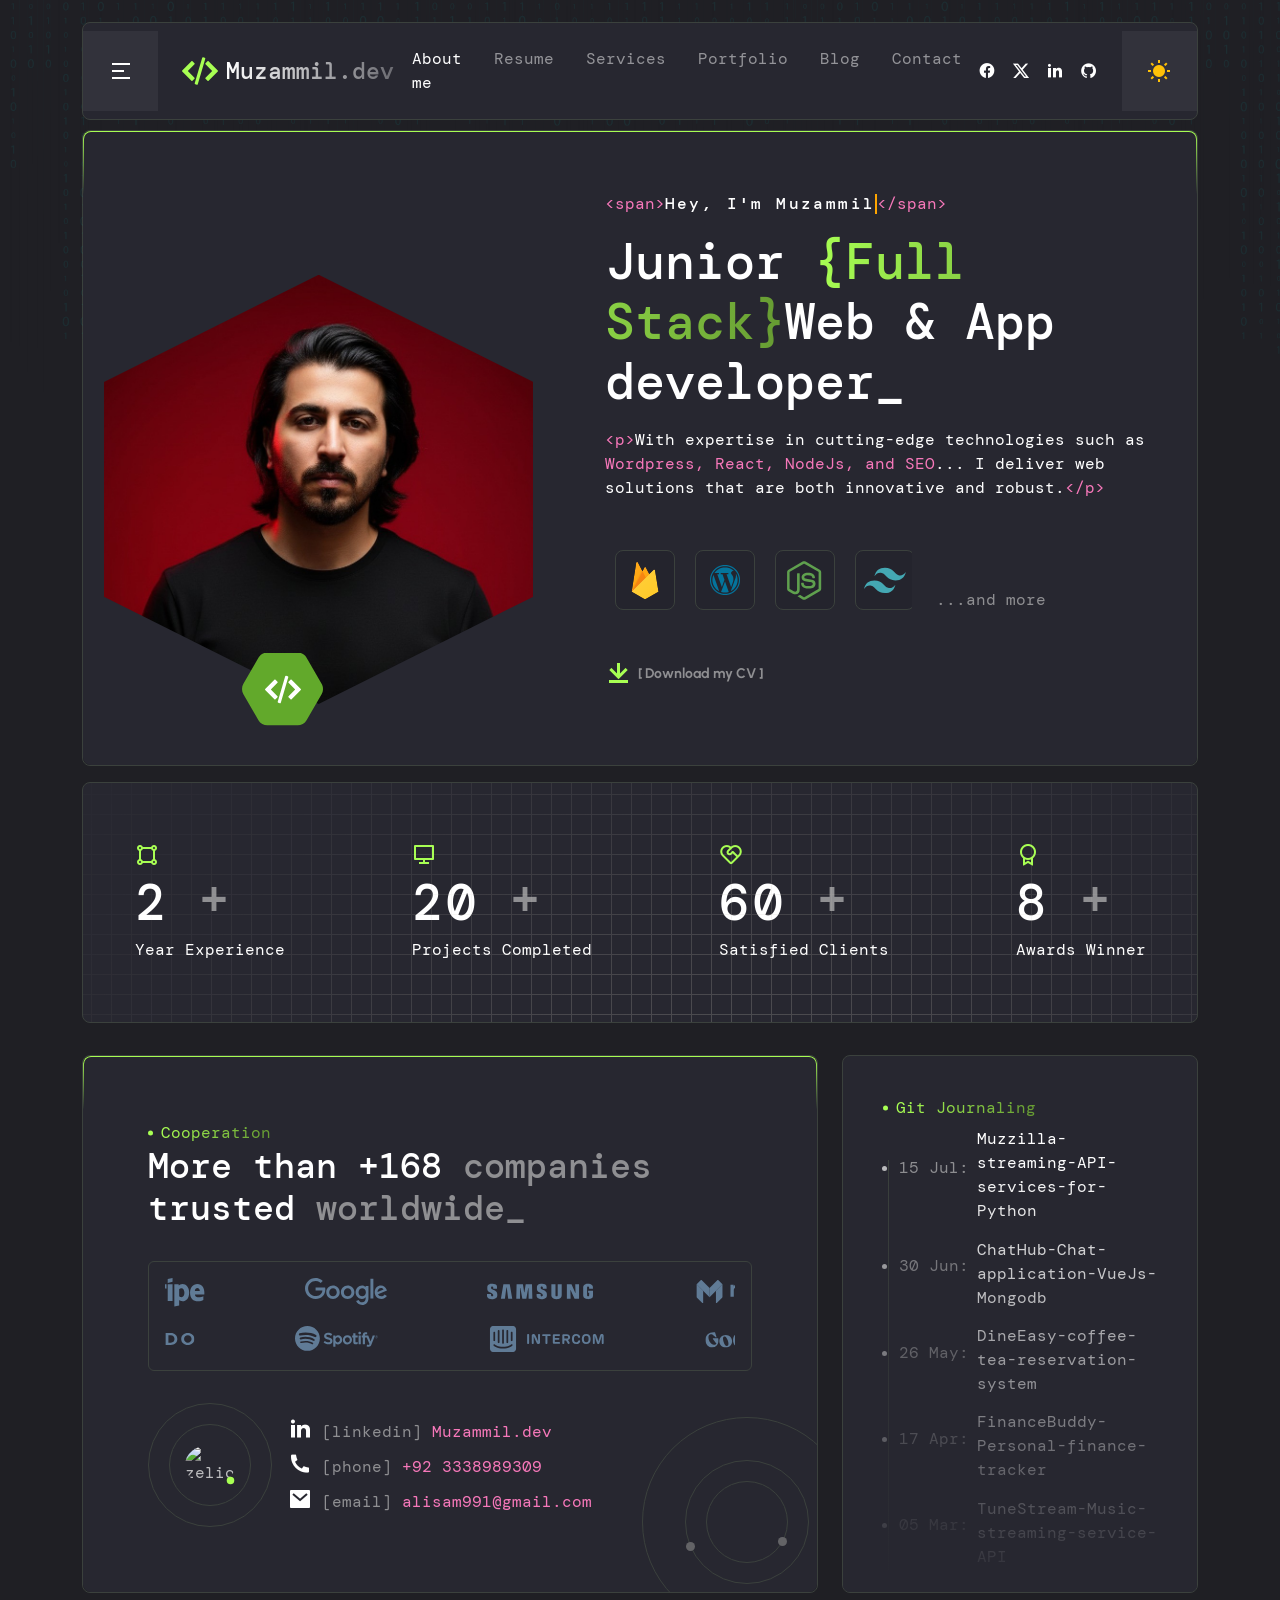
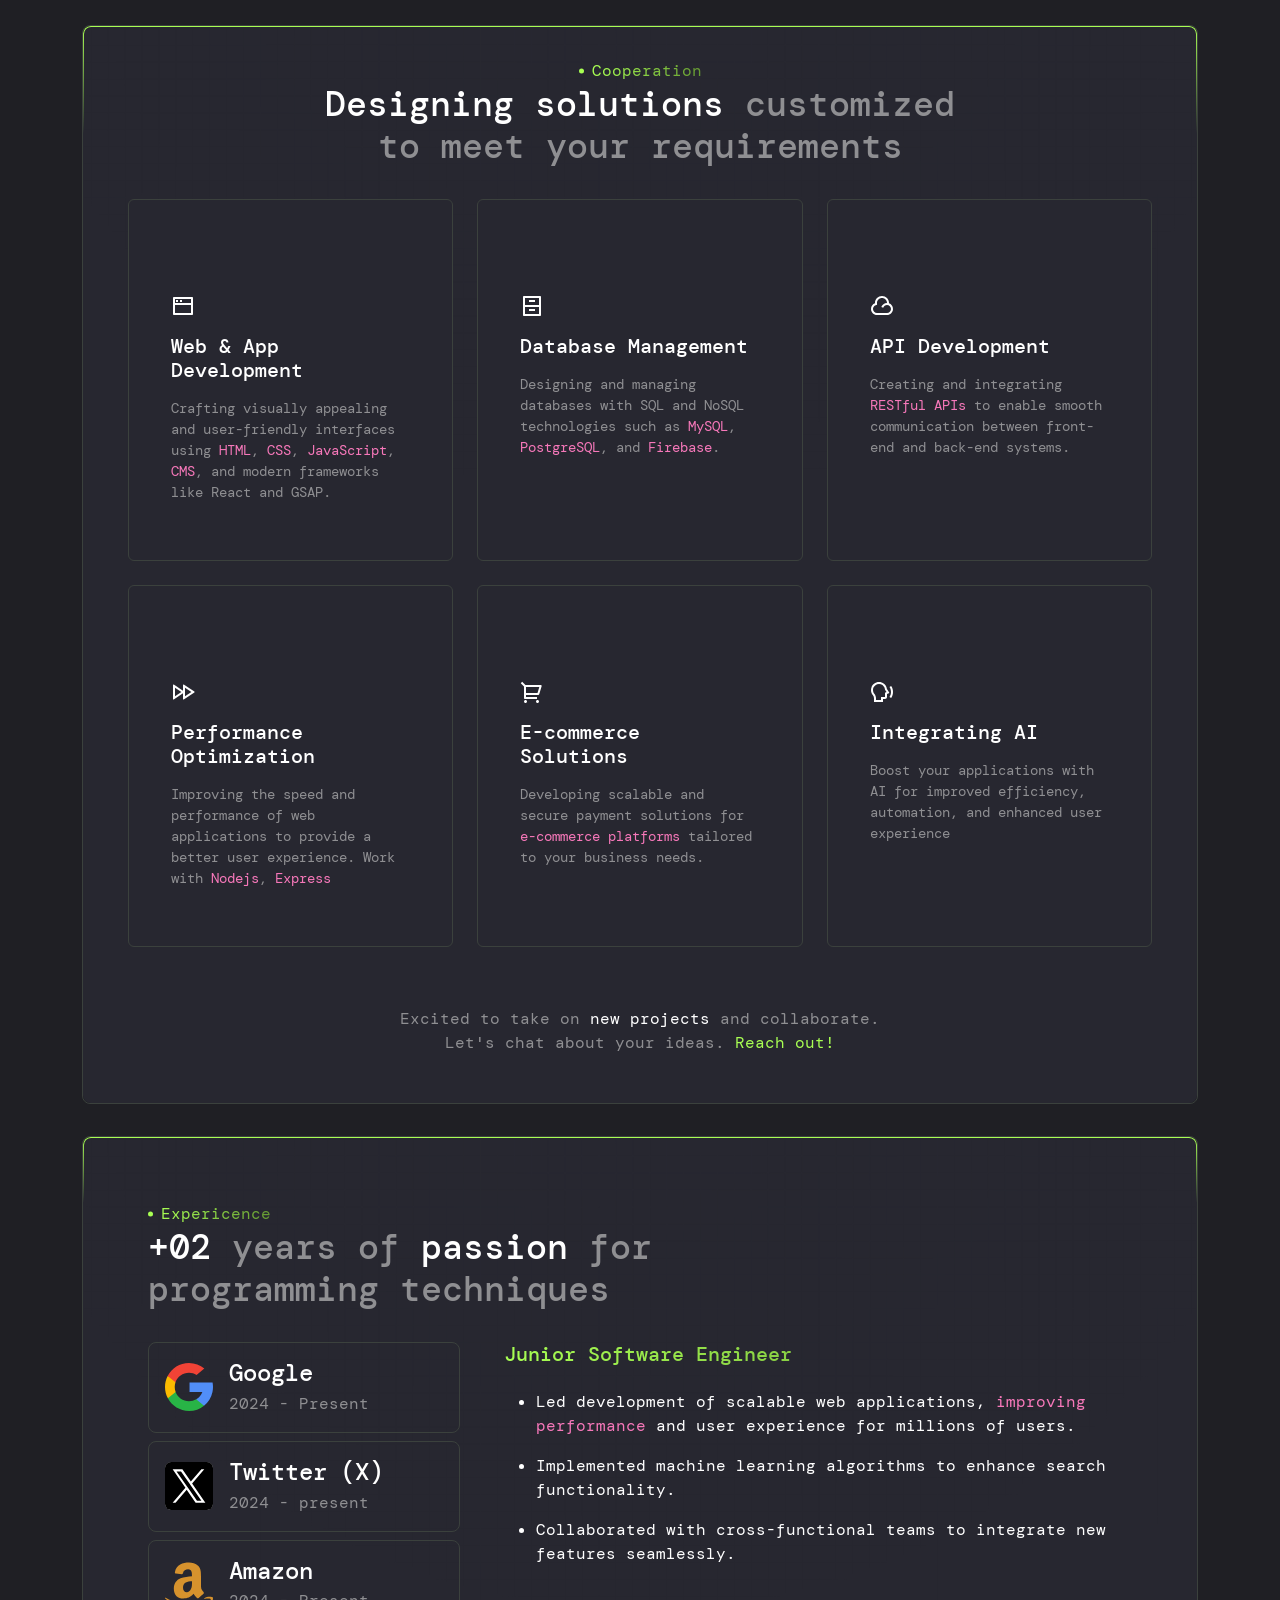
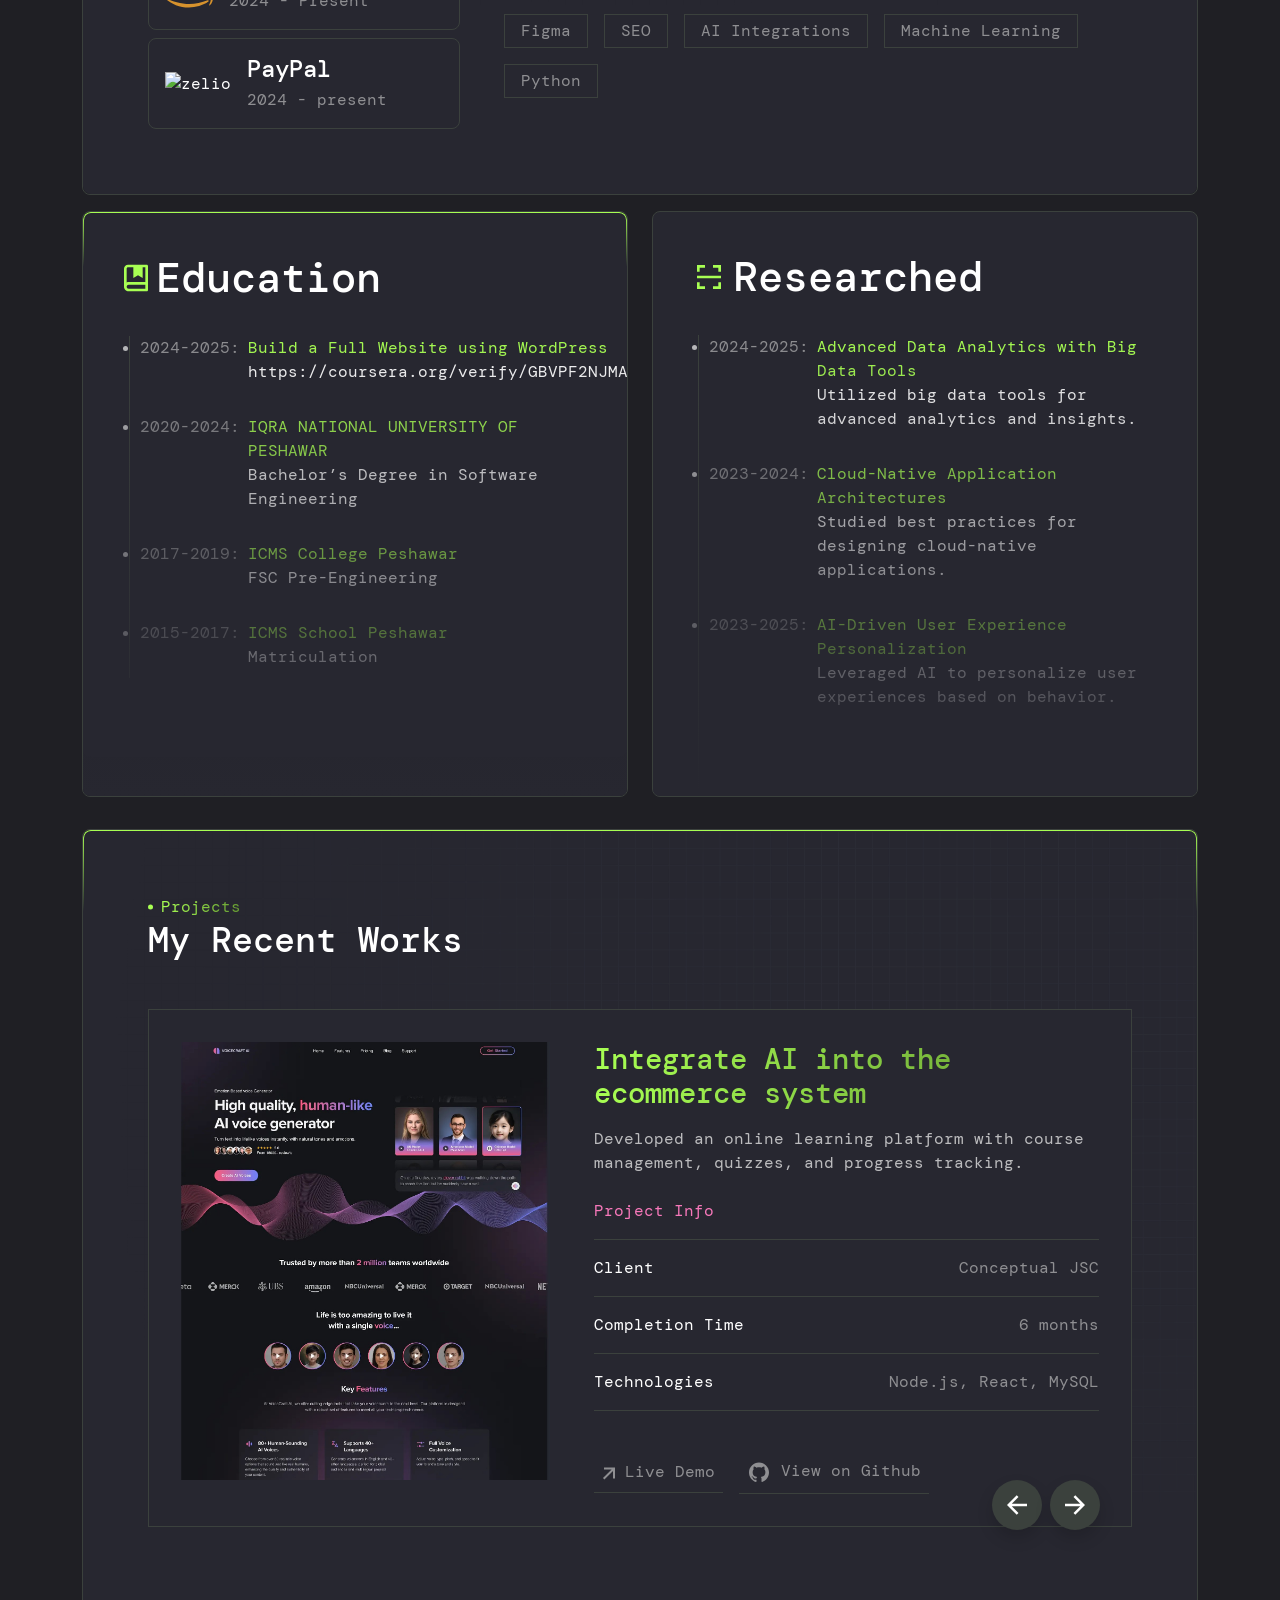
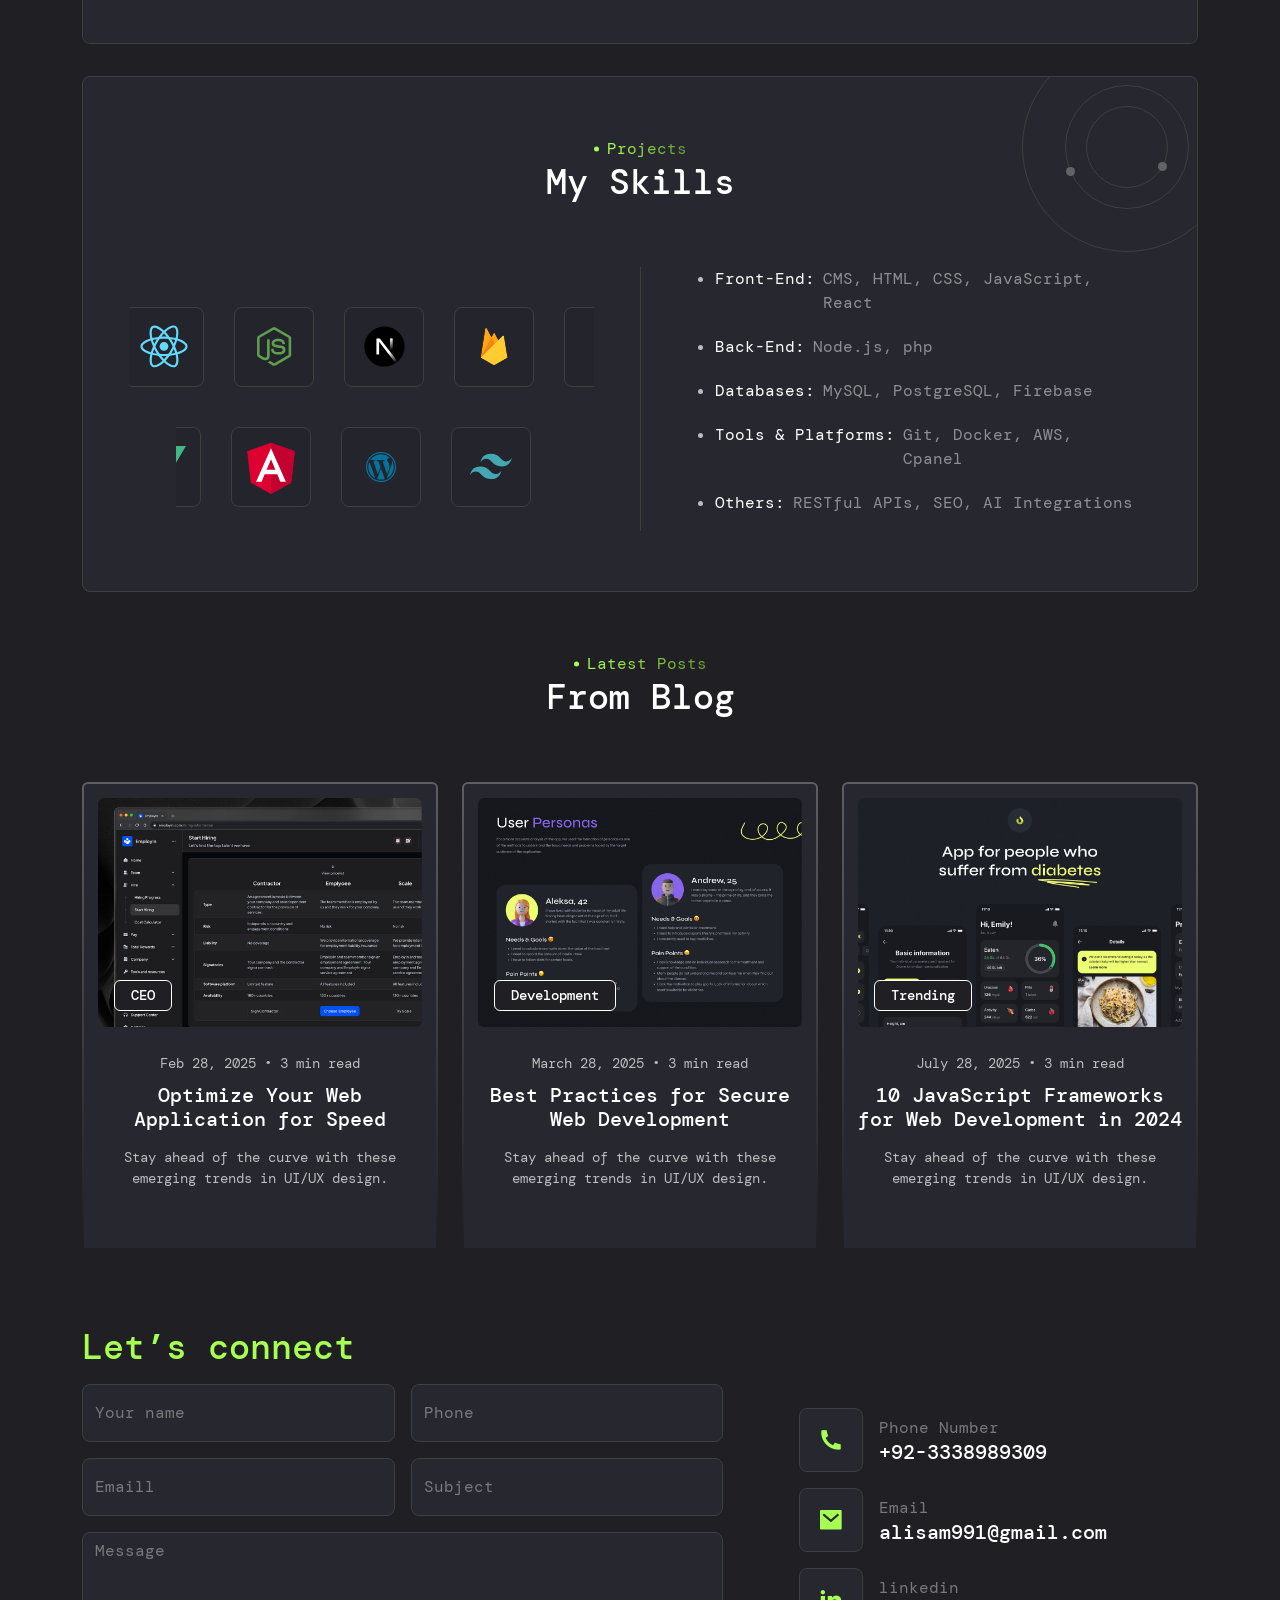
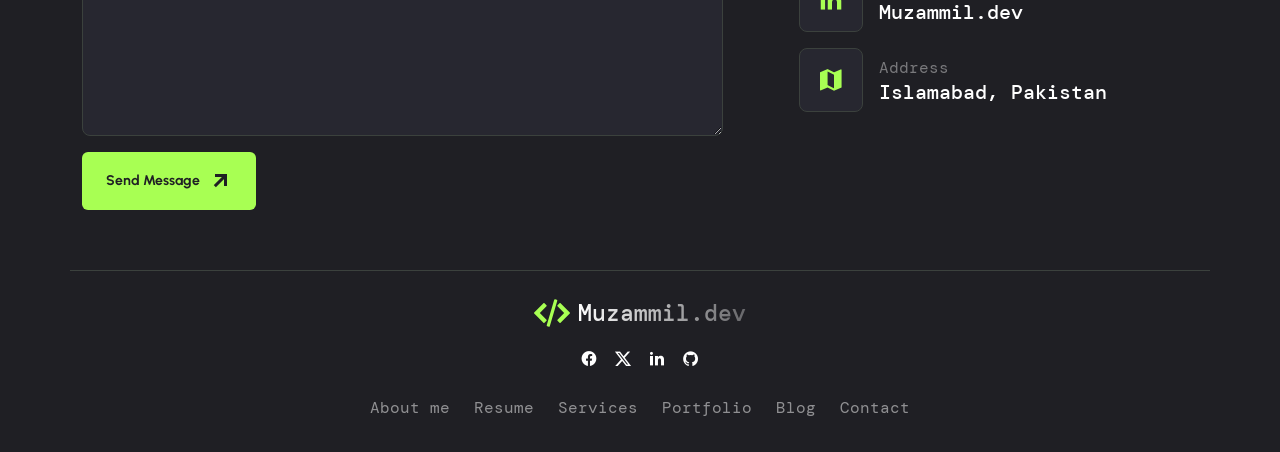
==== index.html @ 79a10603 "Initial commit - Portfolio website" ====
﻿<!doctype html>
<html lang="en" data-bs-theme="dark">

<head>
    <meta charset="UTF-8" />
    <meta name="viewport" content="width=device-width, initial-scale=1.0" />
    <meta http-equiv="x-ua-compatible" content="ie=edge" />
    <title>Muzammil - Web & App developer</title>
    <script src="assets/js/vendors/color-modes.js"></script>
    <!-- Favicon icon-->
    <link rel="shortcut icon" type="image/x-icon" href="assets/imgs/template/favicon-gradient.svg" />
    <!-- Libs CSS -->
    <link rel="stylesheet" href="assets/css/vendors/bootstrap.min.css" />
    <link rel="stylesheet" href="assets/css/vendors/swiper-bundle.min.css" />
    <link rel="stylesheet" href="assets/css/vendors/aos.css" />
    <link rel="stylesheet" href="assets/css/vendors/odometer.css" />
    <link rel="stylesheet" href="assets/css/vendors/carouselTicker.css" />
    <link rel="stylesheet" href="assets/css/vendors/magnific-popup.css" />
    <link rel="stylesheet" href="assets/fonts/remixicon/remixicon.css" />
    <link rel="stylesheet" href="assets/fonts/satoshi/satoshi.css" />
    <!-- Fonts -->
    <link rel="preconnect" href="https://fonts.googleapis.com" />
    <link rel="preconnect" href="https://fonts.gstatic.com" crossorigin />
    <link
        href="https://fonts.googleapis.com/css2?family=DM+Mono:wght@300;400;500&family=Playfair+Display:wght@400..900&family=Urbanist:wght@100..900&display=swap"
        rel="stylesheet" />
    <!-- Main CSS -->
    <link rel="stylesheet" href="assets/css/main.css" />

</head>

<body class="home-page-2">
    <!-- prettier-ignore -->
    <!--Preloader-->
    <div id="preloader">
        <div class="loader-cover">
            <div class="loader-container">
                <div class="loader-icon-2"></div>
            </div>
        </div>
    </div>
    <!--Preloader-end -->

    <!-- Navbar -->
    <header>
        <div class="container position-relative">
            <div class="position-relative">
                <nav class="navbar navbar-expand-lg navbar-home-2 flex-nowrap z-999 p-0 border border-1 rounded-3">
                    <a href="#"
                        class="navbar-menu p-4 text-center square-100 menu-tigger icon_80 icon-shape d-none d-md-flex"
                        data-bs-target=".offCanvas__info" aria-controls="offCanvas__info">
                        <i class="ri-menu-2-line"></i>
                    </a>
                    <div class="container py-3 px-4">
                        <a class="navbar-brand d-flex main-logo align-items-center" href="index-2.html">
                            <img src="assets/imgs/home-page-2/template/favicon.svg" alt="zelio" />
                            <span class="fs-4 ms-2">Muzammil.dev</span>
                        </a>
                        <div class="d-none d-lg-flex">
                            <div class="collapse navbar-collapse" id="navbarSupportedContent">
                                <ul class="navbar-nav me-auto mb-2 mb-lg-0">
                                    <li class="nav-item">
                                        <a class="nav-link active" href="#about">About me</a>
                                    </li>

                                    <li class="nav-item">
                                        <a class="nav-link" href="#resume">Resume</a>
                                    </li>
                                    <li class="nav-item">
                                        <a class="nav-link" href="#services">Services</a>
                                    </li>

                                    <li class="nav-item">
                                        <a class="nav-link" href="#portfolio">Portfolio</a>
                                    </li>

                                    <li class="nav-item">
                                        <a class="nav-link" href="#blog">Blog</a>
                                    </li>
                                    <li class="nav-item">
                                        <a class="nav-link" href="#contact">Contact</a>
                                    </li>
                                </ul>
                            </div>
                        </div>
                        <div class="navbar-social d-flex align-items-center pe-5 pe-lg-0 me-5 me-lg-0">
                            <div class="d-md-flex d-none gap-3">
                                <a href="https://www.facebook.com/muzammil.ahmed.4">
                                    <i class="ri-facebook-circle-fill fs-18"></i>
                                </a>
                                <a href="http://twitter.com">
                                    <i class="ri-twitter-x-fill fs-18"></i>
                                </a>
                                <a href="https://www.linkedin.com/in/muzammil-ahmed-903911263/">
                                    <i class="ri-linkedin-fill fs-18"></i>
                                </a>
                                <a href="https://github.com/Muzammil309">
                                    <i class="ri-github-fill fs-18"></i>
                                </a>
                            </div>
                            <div class="burger-icon burger-icon-white border rounded-3">
                                <span class="burger-icon-top"></span>
                                <span class="burger-icon-mid"></span>
                                <span class="burger-icon-bottom"></span>
                            </div>
                        </div>
                    </div>
                    <div
                        class="dark-light-switcher pe-10 pe-lg-0 pe-0 ps-md-5 ps-0 ps-lg-4 pe-lg-4 d-flex justify-content-center align-items-center icon_80 @@classList">
                        <i class="ri-sun-fill text-warning"></i>
                        <i class="ri-contrast-2-line text-white"></i>
                    </div>

                </nav>
            </div>
            <!-- offCanvas-menu -->
            <div class="offCanvas__info style-2">
                <div class="offCanvas__close-icon menu-close">
                    <button><i class="ri-close-line"></i></button>
                </div>
                <div class="offCanvas__logo mb-5">
                    <h3 class="mb-0">Get in touch</h3>
                </div>
                <div class="offCanvas__side-info mb-30">
                    <div class="contact-list mb-30">
                        <p class="fs-6 fw-medium text-200 mb-5">I'm always excited to take on new projects and
                            collaborate with innovative minds.</p>
                        <div class="mb-3">
                            <span class="text-400 fs-5">Phone Number</span>
                            <p class="mb-0">+923338989309</p>
                        </div>
                        <div class="mb-3">
                            <span class="text-400 fs-5">Email</span>
                            <p class="mb-0">alisam991@gmail.com</p>
                        </div>
                        <div class="mb-3">
                            <span class="text-400 fs-5">Linkedin</span>
                            <p class="mb-0">Muzammil-Developer</p>
                        </div>
                        <div class="mb-3">
                            <span class="text-400 fs-5">Address</span>
                            <p class="mb-0">Islamabad, Pakistan</p>
                        </div>
                    </div>

                    <div class="contact-list">
                        <p class="text-400 fs-5 mb-2">Social</p>
                        <div class="d-md-flex d-none gap-3">
                            <a href="https://www.facebook.com/muzammil.ahmed.4">
                                <i class="ri-facebook-circle-fill fs-18"></i>
                            </a>
                            <a href="https://twitter.com/">
                                <i class="ri-twitter-x-fill fs-18"></i>
                            </a>
                            <a href="https://www.linkedin.com/in/muzammil-ahmed-903911263/">
                                <i class="ri-linkedin-fill fs-18"></i>
                            </a>
                            <a href="https://github.com/Muzammil309">
                                <i class="ri-github-fill fs-18"></i>
                            </a>
                        </div>
                    </div>
                </div>
            </div>
            <div class="offCanvas__overly"></div>
            <div class="mobile-header-active mobile-header-wrapper-style perfect-scrollbar button-bg-2">
                <div class="mobile-header-wrapper-inner">
                    <div class="mobile-header-logo">
                        <a class="d-flex main-logo align-items-center d-inline-flex" href="index.html">
                            <img src="assets/imgs/footer-1/logo.svg" alt="zelio" />
                            <span class="fs-4 ms-2 text-dark">muzammil.design</span>
                        </a>
                        <div class="burger-icon burger-icon-white border rounded-3">
                            <span class="burger-icon-top"></span>
                            <span class="burger-icon-mid"></span>
                            <span class="burger-icon-bottom"></span>
                        </div>
                    </div>
                    <div class="mobile-header-content-area">
                        <div class="perfect-scroll">
                            <div class="mobile-menu-wrap mobile-header-border">
                                <nav>
                                    <ul class="mobile-menu font-heading ps-0">
                                        <li class="nav-item has-children">
                                            <a class="nav-link active" href="index-2.html">Home</a>
                                        </li>

                                        <li class="nav-item">
                                            <a class="nav-link" href="services.html">Services</a>
                                        </li>
                                        <li class="nav-item">
                                            <a class="nav-link" href="work.html">Portfolio</a>
                                        </li>

                                        <li class="nav-item">
                                            <a class="nav-link" href="pricing.html">Pricing</a>
                                        </li>

                                        <li class="nav-item">
                                            <a class="nav-link" href="blog-list.html">Blog</a>
                                        </li>
                                        <li class="nav-item">
                                            <a class="nav-link" href="#contact">Contact</a>
                                        </li>
                                    </ul>
                                </nav>
                            </div>
                        </div>
                    </div>
                </div>
            </div>

        </div>
    </header>

    <main>
        <!-- prettier-ignore -->
        <!--Home 2 Section 1-->
        <section id="about" class="section-hero-2 position-relative pt-130 pb-3">
            <div class="container hero-2">
                <div class="border border-1 rounded-3">
                    <div class="box-linear-animation position-relative z-1">
                        <div class="row align-items-end py-60">
                            <div class="col-lg-5 ps-lg-5 text-lg-start text-center">
                                <div class="position-relative mb-lg-0 mb-5">
                                    <img src="assets/imgs/home-page-2/hero-1/Muzamil-dp.jpeg" alt="Muzammil"
                                        style="aspect-ratio: 1 / 1; object-fit: cover; object-position: center 10%; width: 100%; height: auto; clip-path: polygon(50% 0%, 100% 25%, 100% 75%, 50% 100%, 0% 75%, 0% 25%);" />
                                    <div class="position-absolute end-0 top-100 translate-middle-y icon-decorate">
                                        <img src="assets/imgs/home-page-2/hero-1/icon.svg" alt="zelio" />
                                    </div>
                                </div>
                            </div>
                            <div class="col-lg-6 mx-lg-auto col-md-12">
                                <div class="p-lg-0 p-md-8 p-3">
                                    <div class="text-secondary-2 d-flex align-items-center">
                                        &lt;span&gt;
                                        <div class="text-dark">
                                            <div class="typewriter">
                                                <h1 class="fs-6 fw-medium">Hey, I'm Muzammil</h1>
                                            </div>
                                        </div>
                                        &lt;/span&gt;
                                    </div>
                                    <h1 class="fs-50 my-3">Junior <span class="text-linear-4">{Full Stack}</span>Web &
                                        App developer<span class="flicker">_</span></h1>
                                    <p class="mb-6 text-secondary-2">&lt;p&gt;<span class="text-dark">With expertise in
                                            cutting-edge technologies such as</span> <span
                                            class="text-secondary-2">Wordpress</span>, <span
                                            class="text-secondary-2">React</span>, <span
                                            class="text-secondary-2">NodeJs</span>, and <span
                                            class="text-secondary-2">SEO</span><span class="text-dark">... I deliver
                                            web solutions that are both innovative and robust.</span>&lt;/p&gt;</p>
                                    <div class="row">
                                        <div class="col-7">
                                            <!-- Carausel Scroll -->
                                            <div
                                                class="carouselTicker carouselTicker-left position-relative z-1 mt-lg-0 mt-8">
                                                <ul class="carouselTicker__list ">
                                                    <li class="carouselTicker__item">
                                                        <a href="#" class="brand-logo icon_60 icon-shape rounded-3">
                                                            <img src="assets/imgs/home-page-2/hero-1/icon-1.svg"
                                                                alt="brand" />
                                                        </a>
                                                    </li>
                                                    <li class="carouselTicker__item">
                                                        <a href="#" class="brand-logo icon_60 icon-shape rounded-3">
                                                            <img src="assets/imgs/home-page-2/hero-1/icon-2.svg"
                                                                alt="brand" />
                                                        </a>
                                                    </li>
                                                    <li class="carouselTicker__item">
                                                        <a href="#" class="brand-logo icon_60 icon-shape rounded-3">
                                                            <img src="assets/imgs/home-page-2/hero-1/image2vector3.svg"
                                                                alt="brand" />
                                                        </a>
                                                    </li>
                                                    <li class="carouselTicker__item">
                                                        <a href="#" class="brand-logo icon_60 icon-shape rounded-3">
                                                            <img src="assets/imgs/home-page-2/hero-1/icon-4.svg"
                                                                alt="brand" />
                                                        </a>
                                                    </li>
                                                    <li class="carouselTicker__item">
                                                        <a href="#" class="brand-logo icon_60 icon-shape rounded-3">
                                                            <img src="assets/imgs/home-page-2/hero-1/icon-5.svg"
                                                                alt="brand" />
                                                        </a>
                                                    </li>
                                                </ul>
                                            </div>
                                        </div>
                                        <div class="col-5 d-flex align-items-end">
                                            <span class="fs-6 text-300 mb-2">...and more</span>
                                        </div>
                                    </div>
                                    <a href="MuzammilAhmedKhanResume.pdf" class="btn me-2 text-300 ps-0 mt-4"
                                        target="openwindow">
                                        <i class="ri-download-line text-primary-2"></i>
                                        [ Download my CV ]
                                    </a>
                                </div>
                            </div>
                        </div>
                    </div>
                </div>
            </div>
            <div class="background position-absolute top-0 start-0 w-100 h-100">
                <img class="bg-w" src="assets/imgs/home-page-2/hero-1/bg.png" alt="zelio" />
                <img class="bg-d" src="assets/imgs/home-page-2/hero-1/bg-dark.png" alt="zelio" />
            </div>
        </section>

        <!--Static 2-->
        <div class="section-static-1 z-0">
            <div class="container position-relative z-1">
                <div class="bg-3 py-60 border border-1 rounded-3 position-relative overflow-hidden">
                    <div class="inner">
                        <div class="row align-items-center justify-content-lg-around justify-content-center">
                            <div class="col-lg-auto col-md-6 text-center text-lg-start">
                                <div class="counter-item-cover counter-item">
                                    <div class="content mx-auto">
                                        <i class="ri-shape-line text-primary-2"></i>
                                        <h2 class="text-300 my-0 fs-50">
                                            <span class="odometer text-dark fw-medium" data-count="2"></span>
                                            <span class="fs-50 text-300 mb-0">+</span>
                                        </h2>
                                        <p class="fs-6 mb-0 text-dark">Year Experience</p>
                                    </div>
                                </div>
                            </div>
                            <div class="col-lg-auto col-md-6 text-center text-lg-start">
                                <div class="counter-item-cover counter-item">
                                    <div class="content mx-auto">
                                        <i class="ri-computer-line text-primary-2"></i>
                                        <h2 class="text-300 my-0 fs-50">
                                            <span class="odometer text-dark fw-medium" data-count="20"></span>
                                            <span class="fs-50 text-300 mb-0">+</span>
                                        </h2>
                                        <p class="fs-6 mb-0 text-dark">Projects Completed</p>
                                    </div>
                                </div>
                            </div>
                            <div class="col-lg-auto col-md-6 text-center text-lg-start">
                                <div class="counter-item-cover counter-item">
                                    <div class="content mx-auto">
                                        <i class="ri-service-line text-primary-2"></i>
                                        <h2 class="text-300 my-0 fs-50">
                                            <span class="odometer text-dark fw-medium" data-count="60"></span>
                                            <span class="fs-50 text-300 mb-0">+</span>
                                        </h2>
                                        <p class="fs-6 mb-0 text-dark">Satisfied Clients</p>
                                    </div>
                                </div>
                            </div>
                            <div class="col-lg-auto col-md-6 text-center text-lg-start">
                                <div class="counter-item-cover counter-item">
                                    <div class="content mx-auto">
                                        <i class="ri-award-line text-primary-2"></i>
                                        <h2 class="text-300 my-0 fs-50">
                                            <span class="odometer text-dark fw-medium" data-count="08"></span>
                                            <span class="fs-50 text-300 mb-0">+</span>
                                        </h2>
                                        <p class="fs-6 mb-0 text-dark">Awards Winner</p>
                                    </div>
                                </div>
                            </div>
                        </div>
                    </div>
                    <div class="background position-absolute top-0 start-0 w-100 h-100 filter-invert"
                        data-background="assets/imgs/home-page-2/static/bg.png"></div>
                </div>
            </div>
        </div>

        <!-- coporation -->
        <section class="section-coporation">
            <div class="container pt-5">
                <div class="row">
                    <div class="col-lg-8">
                        <div class="rounded-3 border border-1 position-relative overflow-hidden">
                            <div class="box-linear-animation">
                                <div class="p-lg-8 p-md-6 p-3">
                                    <div class="d-flex align-items-center">
                                        <svg class="text-primary-2 me-2" xmlns="http://www.w3.org/2000/svg" width="5"
                                            height="6" viewBox="0 0 5 6" fill="none">
                                            <circle cx="2.5" cy="3" r="2.5" fill="#A8FF53" />
                                        </svg>
                                        <span class="text-linear-4 d-flex align-items-center"> Cooperation </span>
                                    </div>
                                    <h3 class="fw-medium">
                                        More than +168 <span class="text-300">companies <br /></span> trusted <span
                                            class="text-300">worldwide_</span>
                                    </h3>
                                    <div class="my-5 border border-1 rounded-2 p-3">
                                        <!-- Carausel Scroll -->
                                        <div class="carouselTicker carouselTicker-left position-relative z-1">
                                            <ul class="carouselTicker__list m-0">
                                                <li class="carouselTicker__item">
                                                    <svg xmlns="http://www.w3.org/2000/svg" width="70" height="29"
                                                        viewBox="0 0 70 29" fill="none">
                                                        <path
                                                            d="M4.87461 11.1705C4.87461 10.4284 5.49116 10.1429 6.51233 10.1429C7.97664 10.1429 9.82629 10.5806 11.2906 11.3608V6.88882C9.69142 6.26083 8.11151 6.01344 6.51233 6.01344C2.60108 6.01344 0 8.03061 0 11.3989C0 16.6512 7.32155 15.8138 7.32155 18.0784C7.32155 18.9538 6.55086 19.2392 5.4719 19.2392C3.87272 19.2392 1.83039 18.5922 0.21194 17.7168V22.2459C2.00379 23.0071 3.81491 23.3306 5.4719 23.3306C9.47948 23.3306 12.2347 21.3706 12.2347 17.9642C12.2154 12.2933 4.87461 13.3019 4.87461 11.1705ZM17.8993 2.20747L13.1981 3.19702L13.1788 18.44C13.1788 21.2564 15.3175 23.3306 18.169 23.3306C19.7489 23.3306 20.905 23.0452 21.5408 22.7027V18.8396C20.9242 19.087 17.88 19.9624 17.88 17.1459V10.3903H21.5408V6.33695H17.88L17.8993 2.20747ZM27.5329 7.74516L27.2246 6.33695H23.0629V22.9881H27.8797V11.7034C29.0165 10.2381 30.9432 10.5045 31.5405 10.7138V6.33695C30.9239 6.10859 28.6697 5.68994 27.5329 7.74516ZM32.7158 6.33695H37.5518V22.9881H32.7158V6.33695ZM32.7158 4.89068L37.5518 3.86307V0L32.7158 1.00858V4.89068ZM47.6094 6.01344C45.7212 6.01344 44.5073 6.88882 43.833 7.49778L43.5825 6.31792H39.3437V28.5068L44.1605 27.4982L44.1798 22.1127C44.8734 22.6075 45.8946 23.3116 47.5901 23.3116C51.0389 23.3116 54.1795 20.5713 54.1795 14.5388C54.1602 9.02017 50.9811 6.01344 47.6094 6.01344ZM46.4533 19.125C45.3166 19.125 44.6422 18.7254 44.1798 18.2306L44.1605 11.1705C44.6615 10.6187 45.3551 10.2381 46.4533 10.2381C48.2066 10.2381 49.4205 12.1791 49.4205 14.672C49.4205 17.222 48.2259 19.125 46.4533 19.125ZM69.3621 14.7291C69.3621 9.85748 66.9729 6.01344 62.4066 6.01344C57.821 6.01344 55.0465 9.85748 55.0465 14.6911C55.0465 20.4191 58.3219 23.3116 63.0231 23.3116C65.3159 23.3116 67.05 22.7978 68.3602 22.0747V18.2687C67.05 18.9157 65.5472 19.3153 63.6397 19.3153C61.7708 19.3153 60.1138 18.6683 59.9019 16.4228H69.3235C69.3235 16.1754 69.3621 15.1859 69.3621 14.7291ZM59.8441 12.9213C59.8441 10.7709 61.1735 9.87651 62.3873 9.87651C63.5626 9.87651 64.815 10.7709 64.815 12.9213H59.8441Z"
                                                            fill="#607B96" />
                                                    </svg>
                                                </li>
                                                <li class="carouselTicker__item">
                                                    <svg xmlns="http://www.w3.org/2000/svg" width="82" height="27"
                                                        viewBox="0 0 82 27" fill="none">
                                                        <path
                                                            d="M20.1603 9.55189H10.5918V12.3912H17.3779C17.0428 16.373 13.73 18.0708 10.6032 18.0708C6.60306 18.0708 3.1121 14.9233 3.1121 10.5115C3.1121 6.21388 6.43984 2.90391 10.6122 2.90391C13.8313 2.90391 15.7279 4.95618 15.7279 4.95618L17.7161 2.89756C17.7161 2.89756 15.1644 0.0566406 10.5106 0.0566406C4.58445 0.0566406 0 5.05836 0 10.4608C0 15.7549 4.31229 20.9166 10.6617 20.9166C16.2457 20.9166 20.3334 17.0911 20.3334 11.4345C20.3334 10.2409 20.16 9.55123 20.16 9.55123L20.1603 9.55189Z"
                                                            fill="#607B96" />
                                                        <path
                                                            d="M27.9974 7.49609C24.0711 7.49609 21.2573 10.5658 21.2573 14.1457C21.2573 17.7785 23.9867 20.905 28.0434 20.905C31.7158 20.905 34.7248 18.098 34.7248 14.2236C34.7248 9.78311 31.2248 7.49609 27.9974 7.49609ZM28.0364 10.1297C29.9671 10.1297 31.7967 11.6906 31.7967 14.206C31.7967 16.6681 29.9749 18.2734 28.0275 18.2734C25.8878 18.2734 24.1998 16.5598 24.1998 14.1865C24.1998 11.864 25.867 10.1297 28.0364 10.1297Z"
                                                            fill="#607B96" />
                                                        <path
                                                            d="M42.6563 7.49609C38.7303 7.49609 35.9165 10.5658 35.9165 14.1457C35.9165 17.7785 38.6456 20.905 42.7026 20.905C46.3751 20.905 49.3837 18.098 49.3837 14.2236C49.3837 9.78311 45.8841 7.49609 42.6563 7.49609ZM42.6956 10.1297C44.6261 10.1297 46.4559 11.6906 46.4559 14.206C46.4559 16.6681 44.6341 18.2734 42.6866 18.2734C40.547 18.2734 38.859 16.5598 38.859 14.1865C38.859 11.864 40.5259 10.1297 42.6956 10.1297Z"
                                                            fill="#607B96" />
                                                        <path
                                                            d="M57.0335 7.50293C53.4298 7.50293 50.5972 10.6594 50.5972 14.2023C50.5972 18.2377 53.8811 20.9138 56.9715 20.9138C58.8821 20.9138 59.8983 20.1554 60.6484 19.2845V20.6068C60.6484 22.9196 59.2441 24.3048 57.1242 24.3048C55.0762 24.3048 54.0492 22.7823 53.692 21.9181L51.1153 22.9953C52.0296 24.9281 53.8696 26.9439 57.1453 26.9439C60.7286 26.9439 63.4593 24.6869 63.4593 19.9535V7.90608H60.6484V9.04174C59.784 8.11048 58.602 7.50319 57.0335 7.50319V7.50293ZM57.2945 10.1311C59.0613 10.1311 60.8755 11.6399 60.8755 14.2164C60.8755 16.8353 59.0652 18.2786 57.2552 18.2786C55.334 18.2786 53.5463 16.7183 53.5463 14.2413C53.5463 11.6674 55.403 10.1311 57.2945 10.1311Z"
                                                            fill="#607B96" />
                                                        <path
                                                            d="M75.9577 7.48633C72.5584 7.48633 69.7041 10.1912 69.7041 14.1818C69.7041 18.4051 72.8855 20.9097 76.2845 20.9097C79.1209 20.9097 80.8619 19.3578 81.9008 17.9671L79.5832 16.4251C78.982 17.3586 77.9763 18.2706 76.2985 18.2706C74.4138 18.2706 73.5471 17.2384 73.0101 16.2389L81.9998 12.5086L81.5331 11.4154C80.6649 9.27464 78.6389 7.48699 75.958 7.48699L75.9577 7.48633ZM76.0749 10.065C77.2997 10.065 78.1814 10.7161 78.5558 11.4972L72.5523 14.0065C72.2936 12.0636 74.1339 10.065 76.0749 10.065Z"
                                                            fill="#607B96" />
                                                        <path d="M65.4185 20.5117H68.3715V0.75H65.4185V20.5117Z"
                                                            fill="#607B96" />
                                                    </svg>
                                                </li>
                                                <li class="carouselTicker__item">
                                                    <svg xmlns="http://www.w3.org/2000/svg" width="106" height="17"
                                                        viewBox="0 0 106 17" fill="none">
                                                        <path fill-rule="evenodd" clip-rule="evenodd"
                                                            d="M58.1252 7.94734C58.1252 7.94734 57.0947 7.30966 56.4563 7.06293C56.4563 7.06293 54.4825 6.14806 54.0908 5.71279C54.0908 5.71279 53.3221 4.98768 53.7718 4.14627C53.7718 4.14627 53.9605 3.59524 54.7735 3.59524C54.7735 3.59524 55.8319 3.65343 55.8319 4.52331V5.75047H59.6249L59.6177 3.94323C59.6177 3.94323 59.9094 0.982882 55.1499 0.853224C55.1499 0.853224 51.4071 0.607128 50.3335 2.62344C50.3335 2.62344 49.912 3.07263 49.912 4.63906V5.77096C49.912 5.77096 49.8691 7.07753 50.5364 7.91823C50.5364 7.91823 50.9136 8.46934 51.8424 9.07857C51.8424 9.07857 53.7282 10.0947 54.8594 10.6755C54.8594 10.6755 56.0026 11.3278 55.8517 12.365C55.8517 12.365 55.7591 13.4307 54.6558 13.3871C54.6558 13.3871 53.6469 13.3414 53.6469 12.2969V11.0704H49.6052V12.8526C49.6052 12.8526 49.4914 16.2601 54.6861 16.2601C54.6861 16.2601 59.6475 16.3613 59.8796 12.7626V11.3125C59.8796 11.3125 60.0544 9.10765 58.1252 7.94734Z"
                                                            fill="#607B96" />
                                                        <path fill-rule="evenodd" clip-rule="evenodd"
                                                            d="M38.707 1.27637L37.437 9.23578H37.1401L35.9266 1.34766H29.5905L29.2734 15.7609H33.0248L33.0697 4.90097H33.3646L35.3532 15.7586H39.2998L41.264 4.90508H41.5252L41.6157 15.7609H45.3867L44.9812 1.27637H38.707Z"
                                                            fill="#607B96" />
                                                        <path fill-rule="evenodd" clip-rule="evenodd"
                                                            d="M16.3758 1.33594L13.8799 15.7443H17.9182L19.3965 4.57253H19.7288L21.2067 15.7443H25.2446L22.7492 1.33594H16.3758Z"
                                                            fill="#607B96" />
                                                        <path fill-rule="evenodd" clip-rule="evenodd"
                                                            d="M101.117 7.7482V9.87433H102.152V12.156C102.152 13.2706 101.199 13.2911 101.199 13.2911C100.04 13.2911 100.084 12.2314 100.084 12.2314V4.33936C100.084 3.52635 101.112 3.48274 101.112 3.48274C102.1 3.48274 102.107 4.45248 102.107 4.45248V5.65252H105.909C106.033 3.31072 105.566 2.74378 105.566 2.74378C104.623 0.625534 101.055 0.74136 101.055 0.74136C95.5718 0.74136 96.1797 4.94863 96.1797 4.94863V12.5793C96.2975 16.5253 101.7 16.1251 101.792 16.1198C104.196 15.8538 104.922 15.0904 104.922 15.0904C105.59 14.5943 105.762 13.9076 105.762 13.9076C105.952 13.5074 106 12.2314 106 12.2314V7.7482H101.117Z"
                                                            fill="#607B96" />
                                                        <path fill-rule="evenodd" clip-rule="evenodd"
                                                            d="M88.513 10.093H88.3478L84.4879 1.27923H79.8726V15.7628H83.6293L83.4041 6.94997H83.5716L87.5693 15.7628H92.0468V1.27832H88.2422L88.513 10.093Z"
                                                            fill="#607B96" />
                                                        <path fill-rule="evenodd" clip-rule="evenodd"
                                                            d="M70.6993 12.1537C70.6993 12.1537 70.7542 13.3424 69.6522 13.3424C69.6522 13.3424 68.4925 13.4046 68.4925 12.1834L68.4813 1.28809H64.3594V12.0968C64.3594 12.0968 63.9366 16.1876 69.7097 16.1876C69.7097 16.1876 74.7265 16.2472 74.7265 12.284V1.28878H70.6993V12.1537Z"
                                                            fill="#607B96" />
                                                        <path fill-rule="evenodd" clip-rule="evenodd"
                                                            d="M8.51902 7.94724C8.51902 7.94724 7.48907 7.30956 6.85066 7.06284C6.85066 7.06284 4.87739 6.14931 4.48648 5.71269C4.48648 5.71269 3.71711 4.98701 4.16769 4.14685C4.16769 4.14685 4.35544 3.59577 5.1678 3.59577C5.1678 3.59577 6.22688 3.65337 6.22688 4.52321V5.75037H10.0213L10.0134 3.94246C10.0134 3.94246 10.3038 0.982766 5.54555 0.853129C5.54555 0.853129 5.18697 0.829951 4.66115 0.856468C4.66115 0.856468 1.77889 1.01124 0.748227 2.59226C0.742932 2.6035 0.734396 2.61275 0.728469 2.62334C0.728469 2.62334 0.307645 3.07185 0.307645 4.63896V5.77082C0.307645 5.77082 0.264057 7.07673 0.932182 7.91818C0.932182 7.91818 1.30859 8.46921 2.23804 9.07847C2.23804 9.07847 4.12264 10.0939 5.25447 10.6747C5.25447 10.6747 6.39811 11.327 6.24743 12.3649C6.24743 12.3649 6.15409 13.4307 5.05138 13.387C5.05138 13.387 4.04262 13.3413 4.04262 12.2968V11.0697H0.000197613V12.8525C0.000197613 12.8525 -0.113021 16.26 5.08051 16.26C5.08051 16.26 10.0418 16.3611 10.2746 12.7625V11.3131C10.2746 11.3131 10.4486 9.10756 8.51902 7.94724Z"
                                                            fill="#607B96" />
                                                    </svg>
                                                </li>
                                                <li class="carouselTicker__item">
                                                    <svg xmlns="http://www.w3.org/2000/svg" width="113" height="27"
                                                        viewBox="0 0 113 27" fill="none">
                                                        <path
                                                            d="M29.4665 18.7916C29.4665 19.1072 29.3404 19.4107 29.1175 19.6338L23.7611 24.9696C23.6944 25.0367 23.6091 25.0824 23.5163 25.101C23.4234 25.1197 23.327 25.1103 23.2395 25.0742C23.1519 25.0381 23.0772 24.9769 23.0247 24.8983C22.9722 24.8197 22.9444 24.7273 22.9448 24.6329V12.6859L29.3939 6.29883H29.4686L29.4665 18.7916Z"
                                                            fill="#607B96" />
                                                        <path
                                                            d="M25.1895 2.03292C25.0999 1.94368 24.9783 1.89355 24.8516 1.89355C24.7248 1.89355 24.6032 1.94368 24.5136 2.03292L16.5491 9.96576H16.4381V18.9187L16.5491 19.1539L29.4634 6.2893L25.1895 2.03292ZM3.63379 18.7921C3.63379 19.1097 3.75991 19.4112 3.98389 19.6343L9.33928 24.9701C9.40591 25.0375 9.49122 25.0836 9.58428 25.1024C9.67734 25.1213 9.77393 25.112 9.86169 25.0759C9.94944 25.0397 10.0244 24.9783 10.0769 24.8995C10.1294 24.8207 10.1571 24.728 10.1565 24.6334V12.6864L3.70946 6.30035H3.6348L3.63379 18.7921Z"
                                                            fill="#607B96" />
                                                        <path
                                                            d="M8.58561 2.03292C8.49594 1.94368 8.37437 1.89355 8.24762 1.89355C8.12087 1.89355 7.9993 1.94368 7.90963 2.03292L3.63379 6.2903L16.5481 19.1549V9.96677L8.58662 2.03292H8.58561ZM37.4803 18.7921V6.87423H40.6685V8.47427C41.4051 7.26017 42.4745 6.65212 43.9243 6.65212C45.3742 6.65212 46.4668 7.27525 47.2467 8.56171C48.4958 7.25213 49.4543 6.65212 50.9475 6.65212C53.6454 6.65212 55.1628 8.1617 55.1628 10.9397V18.8021H51.7294V12.3387C51.7294 10.6723 51.3733 9.91752 50.0576 9.91752C48.7188 9.91752 47.9964 10.7386 47.9964 12.3387V18.8021H44.5297V12.3387C44.5297 10.6723 44.1736 9.91752 42.8569 9.91752C41.5191 9.91752 40.7967 10.7386 40.7967 12.3387V18.8021L37.4803 18.7921ZM59.4023 8.41899C60.0564 7.75919 60.8489 7.25155 61.7229 6.93241C62.5969 6.61326 63.531 6.4905 64.4582 6.57289C65.3854 6.65529 66.2829 6.94081 67.0864 7.40903C67.8899 7.87726 68.5796 8.5166 69.1062 9.28132C69.8114 10.3032 70.1982 11.5098 70.218 12.7497C70.218 14.5488 69.6147 16.0363 68.412 17.2373C67.8215 17.8408 67.1133 18.3176 66.331 18.6386C65.5486 18.9595 64.7087 19.1178 63.8628 19.1037C62.0336 19.1037 60.5636 18.4805 59.3357 17.1941C58.1905 16.0156 57.5576 14.4351 57.5741 12.795C57.571 11.9811 57.7311 11.1747 58.045 10.4233C58.359 9.6718 58.8204 8.99038 59.4023 8.41899ZM63.884 15.7709C65.4448 15.7709 66.716 14.4603 66.716 12.8382C66.716 11.1939 65.4448 9.88536 63.884 9.88536C62.3232 9.88536 61.0519 11.1949 61.0519 12.8382C61.0519 14.4603 62.3454 15.7709 63.884 15.7709ZM72.6273 18.7921V6.87423H75.972L75.9266 8.47427C76.6631 7.27424 77.7769 6.65212 79.3599 6.65212C81.8359 6.65212 83.4411 8.20693 83.4411 10.9397V18.8021H79.9189V12.3387C79.9189 10.6723 79.5627 9.91752 78.2017 9.91752C76.8195 9.91752 76.0839 10.7386 76.0839 12.3387V18.8021L72.6273 18.7921ZM98.5366 8.41899C99.1907 7.75884 99.9831 7.2509 100.857 6.93154C101.731 6.61219 102.666 6.48931 103.593 6.57172C104.521 6.65412 105.418 6.93977 106.222 7.40821C107.025 7.87664 107.715 8.51628 108.242 9.28132C108.947 10.3033 109.333 11.5099 109.352 12.7497C109.352 14.5488 108.75 16.0363 107.545 17.2373C106.955 17.8407 106.247 18.3175 105.465 18.6385C104.683 18.9594 103.843 19.1177 102.997 19.1037C101.169 19.1037 99.6969 18.4805 98.47 17.1941C97.3251 16.0155 96.6925 14.435 96.7095 12.795C96.7062 11.9811 96.8661 11.1748 97.1799 10.4234C97.4937 9.67192 97.9549 8.99047 98.5366 8.41899ZM103.019 15.7709C104.58 15.7709 105.851 14.4603 105.851 12.8382C105.851 11.1939 104.58 9.88536 103.019 9.88536C101.458 9.88536 100.187 11.1949 100.187 12.8382C100.187 14.4603 101.48 15.7709 103.019 15.7709ZM86.0996 18.7921V16.3036L91.0272 9.95169H86.0986V6.87423H94.9953V9.6954L90.6488 15.7156H95.0851V18.8021L86.0986 18.7921H86.0996Z"
                                                            fill="#607B96" />
                                                    </svg>
                                                </li>
                                                <li class="list-inline-item">
                                                    <svg xmlns="http://www.w3.org/2000/svg" width="57" height="19"
                                                        viewBox="0 0 57 19" fill="none">
                                                        <path
                                                            d="M24.3191 18.297H19.7417L22.6027 0.713867H27.1805L24.3191 18.297Z"
                                                            fill="#607B96" />
                                                        <path
                                                            d="M15.8906 0.713867L11.5261 12.807L11.0101 10.2027L11.0106 10.2037L9.46985 2.29746C9.46985 2.29746 9.28407 0.713867 7.29839 0.713867H0.0841857L0 1.01112C0 1.01112 2.20673 1.47016 4.78783 3.02177L8.76484 18.2966H13.5343L20.8172 0.713867H15.8906Z"
                                                            fill="#607B96" />
                                                        <path
                                                            d="M51.896 18.2966H56.0992L52.4345 0.713867H48.7543C47.0545 0.713867 46.6406 2.0242 46.6406 2.0242L39.8145 18.2966H44.5854L45.5401 15.6854H51.3593L51.896 18.2966ZM46.8589 12.077L49.2646 5.49711L50.6177 12.077H46.8589Z"
                                                            fill="#607B96" />
                                                        <path
                                                            d="M40.1722 4.94231L40.8249 1.16605C40.8249 1.16605 38.8092 0.399414 36.7078 0.399414C34.4362 0.399414 29.0421 1.39274 29.0421 6.2202C29.0421 10.7631 35.373 10.8195 35.373 13.2046C35.373 15.5896 29.6944 15.1635 27.8207 13.6589L27.1396 17.6064C27.1396 17.6064 29.1832 18.5997 32.307 18.5997C35.4304 18.5997 40.1435 16.9813 40.1435 12.58C40.1435 8.00839 33.7551 7.58274 33.7551 5.5956C33.7551 3.60752 38.2133 3.86291 40.1722 4.94231Z"
                                                            fill="#607B96" />
                                                        <path
                                                            d="M11.0106 10.2037L9.46985 2.29746C9.46985 2.29746 9.28407 0.713867 7.29839 0.713867H0.0841857L0 1.01112C0 1.01112 3.46765 1.73025 6.79421 4.42241C9.97356 6.99605 11.0106 10.2037 11.0106 10.2037Z"
                                                            fill="#607B96" />
                                                    </svg>
                                                </li>
                                            </ul>
                                        </div>
                                        <div class="carouselTicker carouselTicker-right position-relative z-1">
                                            <ul class="carouselTicker__list m-0">
                                                <li class="carouselTicker__item">
                                                    <svg xmlns="http://www.w3.org/2000/svg" width="94" height="28"
                                                        viewBox="0 0 94 28" fill="none">
                                                        <path
                                                            d="M12.4321 0C5.56619 0 0 5.56601 0 12.432C0 19.2986 5.56619 24.8644 12.4321 24.8644C19.2983 24.8644 24.8642 19.2986 24.8642 12.432C24.8642 5.56651 19.2986 0.000625788 12.432 0.000625788L12.4321 0ZM18.1334 17.9305C17.9101 18.2967 17.433 18.4115 17.0679 18.1883C14.1485 16.404 10.474 16.001 6.14649 16.9895C5.72948 17.0852 5.31381 16.8237 5.21881 16.4069C5.12334 15.9899 5.38358 15.5742 5.80163 15.4791C10.5374 14.3965 14.5995 14.8625 17.8764 16.8649C18.2416 17.089 18.3574 17.5655 18.1332 17.9307L18.1334 17.9305ZM19.655 14.5459C19.3739 15.0021 18.7774 15.1451 18.3218 14.8651C14.9808 12.8113 9.88623 12.2164 5.93361 13.4162C5.42099 13.571 4.87958 13.2822 4.724 12.7705C4.56961 12.2578 4.85865 11.7175 5.37037 11.5616C9.88535 10.1917 15.4981 10.8552 19.3357 13.2135C19.7915 13.4939 19.9355 14.0908 19.6549 14.546L19.655 14.5459H19.655ZM19.7857 11.0209C15.7783 8.64107 9.16815 8.4221 5.3426 9.58325C4.7283 9.76955 4.07866 9.4228 3.89249 8.80847C3.70633 8.19388 4.05282 7.54469 4.66758 7.35789C9.05904 6.02471 16.3593 6.28241 20.9724 9.02092C21.525 9.34877 21.7063 10.0625 21.3787 10.6142C21.0521 11.1667 20.3366 11.349 19.7858 11.0209H19.7857ZM33.8236 11.477C31.6771 10.9651 31.295 10.6059 31.295 9.85097C31.295 9.13776 31.9665 8.65771 32.9649 8.65771C33.9329 8.65771 34.8926 9.0223 35.8989 9.77262C35.9293 9.79527 35.9675 9.80435 36.005 9.79834C36.0426 9.79271 36.0758 9.77205 36.0978 9.74114L37.1459 8.26359C37.189 8.2027 37.1772 8.11885 37.1192 8.07248C35.9216 7.11152 34.573 6.6443 32.9967 6.6443C30.6791 6.6443 29.0601 8.03512 29.0601 10.0253C29.0601 12.1593 30.4567 12.9149 32.87 13.4982C34.924 13.9713 35.2707 14.3677 35.2707 15.0764C35.2707 15.8614 34.5696 16.3496 33.4415 16.3496C32.1886 16.3496 31.1666 15.9276 30.0233 14.9374C29.995 14.913 29.9561 14.9019 29.9202 14.904C29.8823 14.907 29.8477 14.9244 29.8237 14.9535L28.6485 16.3522C28.5992 16.4101 28.6054 16.4968 28.6625 16.547C29.9926 17.7345 31.6286 18.3616 33.394 18.3616C35.8915 18.3616 37.5053 16.9972 37.5053 14.8851C37.5098 13.1021 36.4424 12.1148 33.8281 11.4788L33.8236 11.477ZM43.1555 9.35997C42.073 9.35997 41.1851 9.78638 40.4529 10.66V9.67662C40.4529 9.5989 40.39 9.53582 40.3125 9.53582H38.3904C38.3128 9.53582 38.25 9.5989 38.25 9.67662V20.6032C38.25 20.6809 38.3128 20.7441 38.3904 20.7441H40.3125C40.39 20.7441 40.4529 20.6809 40.4529 20.6032V17.1542C41.1852 17.9761 42.0733 18.3776 43.1555 18.3776C45.167 18.3776 47.2032 16.8292 47.2032 13.8693C47.2062 10.9087 45.1693 9.35985 43.1578 9.35985L43.1555 9.35997ZM44.9682 13.8693C44.9682 15.3765 44.0397 16.4283 42.7103 16.4283C41.3961 16.4283 40.4047 15.3288 40.4047 13.8693C40.4047 12.4099 41.3961 11.3102 42.7103 11.3102C44.0182 11.3101 44.9683 12.3861 44.9683 13.8691L44.9682 13.8693ZM52.4221 9.35997C49.8317 9.35997 47.8023 11.3546 47.8023 13.9014C47.8023 16.4207 49.8178 18.3944 52.3904 18.3944C54.99 18.3944 57.0256 16.4064 57.0256 13.8693C57.0256 11.341 55.0036 9.36022 52.422 9.36022L52.4221 9.35997ZM52.4221 16.4434C51.0443 16.4434 50.0056 15.3363 50.0056 13.8686C50.0056 12.3945 51.0084 11.3249 52.3904 11.3249C53.7771 11.3249 54.8228 12.432 54.8228 13.9008C54.8228 15.3745 53.8133 16.4434 52.4223 16.4434H52.4221ZM62.5572 9.53582H60.4421V7.37328C60.4421 7.29594 60.3795 7.23261 60.3018 7.23261H58.3801C58.3023 7.23261 58.2392 7.29594 58.2392 7.37328V9.53582H57.3151C57.2377 9.53582 57.1751 9.5989 57.1751 9.67662V11.3285C57.1751 11.4059 57.2377 11.4694 57.3151 11.4694H58.2392V15.7436C58.2392 17.4708 59.0989 18.3466 60.7944 18.3466C61.4839 18.3466 62.0558 18.2042 62.5949 17.8986C62.6387 17.8741 62.6658 17.8268 62.6658 17.7766V16.2037C62.6658 16.1552 62.6406 16.1093 62.599 16.0838C62.5572 16.0575 62.5051 16.0562 62.4622 16.0774C62.0919 16.2637 61.734 16.3497 61.3339 16.3497C60.7172 16.3497 60.4421 16.0697 60.4421 15.4422V11.4702H62.5572C62.6348 11.4702 62.6973 11.4069 62.6973 11.3293V9.67756C62.7003 9.5999 62.6379 9.53657 62.5592 9.53657L62.5572 9.53582ZM69.9265 9.54427V9.27868C69.9265 8.49732 70.2261 8.14882 70.898 8.14882C71.2987 8.14882 71.6205 8.22842 71.981 8.3487C72.0254 8.36259 72.0717 8.35571 72.1077 8.32911C72.1449 8.30245 72.1658 8.2599 72.1658 8.21478V6.59524C72.1658 6.53329 72.126 6.47847 72.0664 6.46013C71.6855 6.34687 71.1983 6.23066 70.4688 6.23066C68.6936 6.23066 67.7552 7.23042 67.7552 9.12067V9.52743H66.8318C66.7543 9.52743 66.6908 9.59064 66.6908 9.66811V11.3285C66.6908 11.4059 66.7543 11.4694 66.8318 11.4694H67.7552V18.0622C67.7552 18.1398 67.8178 18.203 67.8954 18.203H69.8174C69.895 18.203 69.9583 18.1398 69.9583 18.0622V11.4698H71.7528L74.5018 18.0609C74.1897 18.7535 73.8828 18.8912 73.4639 18.8912C73.1253 18.8912 72.7687 18.7902 72.4041 18.5907C72.3698 18.5718 72.3291 18.5686 72.2922 18.5801C72.2555 18.593 72.2246 18.6203 72.209 18.656L71.5576 20.0851C71.5266 20.1528 71.5531 20.232 71.6182 20.2671C72.2982 20.6353 72.9121 20.7924 73.6709 20.7924C75.0901 20.7924 75.8745 20.1315 76.566 18.353L79.9005 9.73663C79.9173 9.6932 79.9122 9.64427 79.8857 9.60578C79.8592 9.56767 79.8166 9.54464 79.77 9.54464H77.7691C77.7091 9.54464 77.6555 9.58275 77.6359 9.63907L75.5862 15.4939L73.3411 9.63526C73.3207 9.58069 73.2681 9.54464 73.2099 9.54464H69.9261L69.9265 9.54427ZM65.654 9.53582H63.7319C63.6543 9.53582 63.591 9.5989 63.591 9.67662V18.0622C63.591 18.1398 63.6543 18.203 63.7319 18.203H65.654C65.7315 18.203 65.7948 18.1398 65.7948 18.0622V9.67731C65.7949 9.63982 65.7801 9.6039 65.7536 9.57737C65.7271 9.55103 65.6912 9.53619 65.6538 9.53632L65.654 9.53582ZM64.7038 5.71764C63.9424 5.71764 63.3245 6.33398 63.3245 7.0955C63.3245 7.85739 63.9426 8.47448 64.7038 8.47448C65.465 8.47448 66.0822 7.85739 66.0822 7.0955C66.0822 6.3341 65.4647 5.71764 64.7046 5.71764H64.7038ZM81.5417 12.2318C80.781 12.2318 80.1891 11.6209 80.1891 10.8791C80.1891 10.1373 80.7887 9.51942 81.5488 9.51942C82.3095 9.51942 82.9014 10.1301 82.9014 10.8714C82.9014 11.6132 82.3016 12.2318 81.5415 12.2318H81.5417ZM81.5491 9.65397C80.8562 9.65397 80.332 10.2047 80.332 10.8791C80.332 11.5532 80.8525 12.0966 81.5421 12.0966C82.2348 12.0966 82.7596 11.5462 82.7596 10.8714C82.7596 10.1973 82.2385 9.65397 81.5497 9.65397H81.5491H81.5491ZM81.849 11.0104L82.2315 11.5461H81.909L81.5645 11.0547H81.2684V11.5461H80.9983V10.1263H81.6315C81.9614 10.1263 82.1783 10.2952 82.1783 10.5792C82.1797 10.812 82.0447 10.9542 81.8502 11.0106H81.849V11.0104ZM81.6203 10.37H81.2682V10.819H81.6203C81.7961 10.819 81.9011 10.733 81.9011 10.5942C81.9011 10.4482 81.7957 10.37 81.6205 10.37H81.6203Z"
                                                            fill="#607B96" />
                                                    </svg>
                                                </li>
                                                <li class="carouselTicker__item">
                                                    <svg xmlns="http://www.w3.org/2000/svg" width="116" height="26"
                                                        viewBox="0 0 116 26" fill="none">
                                                        <g clip-path="url(#clip0_157_2642)">
                                                            <path
                                                                d="M40.1343 9.01273C40.1343 8.47161 39.7149 8.02798 39.129 8.02798C38.5415 8.02798 38.1229 8.47161 38.1229 9.01273V17.002C38.1229 17.5432 38.5423 17.9868 39.129 17.9868C39.7296 17.9868 40.1343 17.5432 40.1343 17.002V9.01273ZM50.0367 8.02798C49.4509 8.02798 49.0453 8.47161 49.0453 9.01273V12.4252L49.1016 15.4762L47.8859 12.6186L46.2948 9.37348C45.8052 8.36111 45.2471 8.02798 44.4507 8.02798C43.2773 8.02798 42.7608 8.76329 42.7608 9.81711V17.002C42.7608 17.5432 43.1656 17.9868 43.7522 17.9868C44.3389 17.9868 44.7436 17.5432 44.7436 17.002L44.7297 13.6318L44.6881 10.1779L45.9871 13.3401L47.5929 16.6413C48.0964 17.6959 48.6268 18.0006 49.437 18.0006C50.4847 18.0006 51.0289 17.3628 51.0289 16.1839V9.01273C51.0289 8.47161 50.6234 8.02798 50.0367 8.02798ZM58.4452 10.0674L60.7217 10.1218C61.2529 10.1356 61.6723 9.73342 61.6723 9.15086C61.6723 8.56829 61.2529 8.16611 60.7225 8.16611L54.1296 8.1523C53.6131 8.1523 53.1798 8.55448 53.1798 9.13704C53.1798 9.71961 53.6123 10.1218 54.1296 10.108L56.42 10.0674V17.002C56.42 17.5432 56.8394 17.9868 57.426 17.9868C58.0266 17.9868 58.446 17.5432 58.446 17.002V10.0665L58.4452 10.0674ZM65.1923 17.8625H70.0946C70.6119 17.8625 71.0305 17.4741 71.0305 16.933C71.0305 16.378 70.6119 15.9905 70.0946 15.9905L65.8353 16.0035V13.6879H69.5226C70.0252 13.6879 70.43 13.3125 70.43 12.7998C70.43 12.2717 70.0252 11.8979 69.5226 11.8979L65.8345 11.9255V10.0113H70.0946C70.6119 10.0113 71.0305 9.62292 71.0305 9.0688C71.0305 8.51305 70.6119 8.13929 70.0946 8.13929L65.207 8.15311C64.3127 8.15311 63.8093 8.65198 63.8093 9.54004V16.4755C63.8093 17.3628 64.3127 17.8625 65.1923 17.8625ZM79.0155 13.9089C80.3422 13.5619 81.1247 12.5357 81.1247 11.1764C81.1247 9.66436 80.1325 8.1523 77.7581 8.1523H74.6852C73.7917 8.1523 73.2891 8.65198 73.2891 9.53923V17.002C73.2891 17.5432 73.7076 17.9868 74.3221 17.9868C74.9226 17.9868 75.3559 17.5432 75.3559 17.002L75.342 14.3939H77.0319L78.7503 17.4733C79.0293 17.9445 79.6152 18.1395 80.1611 17.8617C80.7053 17.5708 80.8587 16.9882 80.5658 16.517L79.0155 13.9089ZM75.342 9.99748H77.7719C78.596 9.99748 79.1134 10.5102 79.1134 11.2731C79.1134 12.0222 78.6238 12.5772 77.7997 12.5772H75.342V9.99748ZM87.2982 18.042C89.3373 18.042 90.6502 17.1264 91.0973 15.6427C91.3348 14.7961 90.8321 14.1859 90.0774 14.1859C89.6172 14.1859 89.3096 14.4215 89.1276 14.935C88.8486 15.7118 88.164 16.1977 87.1865 16.1977C85.6361 16.1977 84.9654 15.1577 84.9654 12.9932C84.9654 10.8709 85.65 9.85855 87.1865 9.85855C88.1501 9.85855 88.709 10.2607 89.0583 11.1902C89.2541 11.7175 89.5748 11.9532 90.0496 11.9532C90.7758 11.9532 91.307 11.3706 91.0835 10.5662C90.6363 8.92904 89.3373 8.01336 87.2428 8.01336C84.3649 8.01336 82.8986 9.76104 82.8986 12.9932C82.8986 16.2529 84.3649 18.042 87.2982 18.042ZM97.2309 18.0144C100.192 18.0144 101.659 16.2115 101.659 12.9932C101.659 9.74804 100.15 7.95811 97.2309 7.95811C94.2983 7.95811 92.8312 9.77567 92.8174 12.9932C92.8174 16.2253 94.3122 18.0144 97.2309 18.0144ZM97.2309 16.1562C95.5835 16.1562 94.8711 15.1162 94.8711 12.9932C94.8711 10.8433 95.5973 9.80329 97.217 9.80329C98.8514 9.80329 99.62 10.8433 99.6053 12.9932C99.6053 15.13 98.8791 16.1562 97.2309 16.1562ZM114.66 9.76104C114.66 8.66579 113.975 8.01417 112.914 8.01417C112.048 8.01417 111.391 8.48542 111.07 9.56686L109.995 13.0484L109.283 15.559L108.598 13.0484L107.452 9.56686C107.131 8.55448 106.573 8.01336 105.595 8.01336C104.519 8.01336 103.849 8.65198 103.849 9.76104V17.002C103.849 17.5432 104.24 17.9868 104.813 17.9868C105.386 17.9868 105.776 17.5432 105.776 17.002L105.763 13.5067L105.665 9.76104L106.768 13.5895L107.941 16.9736C108.192 17.7227 108.667 17.973 109.283 17.973C109.855 17.973 110.316 17.765 110.553 17.002L111.671 13.5895L112.858 9.73342L112.746 13.5067V17.002C112.746 17.5432 113.151 17.9868 113.71 17.9868C114.283 17.9868 114.674 17.5432 114.674 17.002L114.66 9.76104ZM23.5573 14.3045C23.5573 14.5353 23.4659 14.7571 23.3027 14.9204C23.2223 15.0011 23.1266 15.0652 23.0213 15.1089C22.9159 15.1526 22.8029 15.1751 22.6887 15.1751C22.5745 15.1751 22.4615 15.1526 22.3561 15.1089C22.2507 15.0652 22.1551 15.0011 22.0747 14.9204C21.9116 14.7566 21.8201 14.5352 21.8201 14.3045V6.51836C21.8201 6.2868 21.9115 6.06498 22.0747 5.90167C22.1551 5.82097 22.2507 5.75692 22.3561 5.71321C22.4615 5.6695 22.5745 5.647 22.6887 5.647C22.8029 5.647 22.9159 5.6695 23.0213 5.71321C23.1266 5.75692 23.2223 5.82097 23.3027 5.90167C23.4659 6.06498 23.5573 6.2868 23.5573 6.51836V14.3045ZM23.2554 19.6995C23.1411 19.8149 19.9116 22.5157 13.9902 22.5157C8.06877 22.5157 4.86043 19.8287 4.72417 19.7134C4.59411 19.6037 4.4997 19.458 4.45292 19.2949C4.40614 19.1317 4.4091 18.9584 4.46143 18.7969C4.49576 18.6894 4.55092 18.5898 4.6238 18.5035C4.77333 18.3304 4.98569 18.2234 5.21434 18.2058C5.44299 18.1883 5.66929 18.2618 5.84366 18.4101C5.89425 18.4459 8.77947 20.794 13.9828 20.794C19.1862 20.794 22.0935 18.4312 22.122 18.4101C22.298 18.2624 22.5253 18.1894 22.7548 18.2069C22.9843 18.2243 23.1978 18.3309 23.3492 18.5035C23.4955 18.6755 23.5683 18.8976 23.5522 19.1224C23.536 19.3471 23.4321 19.5566 23.2627 19.706L23.2554 19.6995ZM4.41655 6.51836C4.4296 6.28598 4.53323 6.06905 4.7054 5.91386C4.87757 5.75867 5.1044 5.67823 5.33532 5.68961C5.5491 5.7018 5.75146 5.79361 5.90241 5.94636C6.05418 6.09911 6.14312 6.30305 6.15372 6.51836V14.2899C6.15372 14.5215 6.06152 14.7425 5.89914 14.9066C5.81874 14.9873 5.72309 15.0514 5.61771 15.0951C5.51233 15.1388 5.3993 15.1613 5.28514 15.1613C5.17098 15.1613 5.05795 15.1388 4.95256 15.0951C4.84718 15.0514 4.75153 14.9873 4.67113 14.9066C4.50786 14.7426 4.41635 14.5209 4.41655 14.2899V6.51836ZM8.77376 4.78936C8.786 4.5578 8.88963 4.34005 9.0618 4.18486C9.23396 4.03048 9.4608 3.94923 9.69171 3.96142C9.90631 3.97361 10.1079 4.06461 10.2596 4.21736C10.4106 4.37092 10.4995 4.57486 10.5101 4.78936V16.3139C10.5101 16.5454 10.4187 16.7672 10.2555 16.9305C10.1751 17.0112 10.0795 17.0753 9.9741 17.119C9.86872 17.1627 9.75569 17.1852 9.64153 17.1852C9.52737 17.1852 9.41434 17.1627 9.30896 17.119C9.20358 17.0753 9.10793 17.0112 9.02752 16.9305C8.86426 16.7665 8.77275 16.5448 8.77295 16.3139L8.77376 4.78936ZM13.1514 4.35711C13.1514 4.12636 13.2428 3.90455 13.406 3.74123C13.4864 3.66053 13.582 3.59648 13.6874 3.55277C13.7928 3.50906 13.9058 3.48656 14.02 3.48656C14.1341 3.48656 14.2472 3.50906 14.3525 3.55277C14.4579 3.59648 14.5536 3.66053 14.634 3.74123C14.7972 3.90373 14.8877 4.12636 14.8877 4.35711V16.8899C14.8877 17.1215 14.7963 17.3433 14.634 17.5066C14.5536 17.5874 14.4579 17.6516 14.3524 17.6954C14.2469 17.7391 14.1338 17.7617 14.0196 17.7617C13.9053 17.7617 13.7922 17.7391 13.6867 17.6954C13.5813 17.6516 13.4856 17.5874 13.4051 17.5066C13.2422 17.3424 13.151 17.1208 13.1514 16.8899V4.35711ZM17.4572 4.78936C17.4572 4.55861 17.5494 4.3368 17.7118 4.17348C17.7922 4.09278 17.8878 4.02873 17.9932 3.98502C18.0986 3.94131 18.2116 3.91881 18.3258 3.91881C18.4399 3.91881 18.553 3.94131 18.6583 3.98502C18.7637 4.02873 18.8594 4.09278 18.9398 4.17348C19.103 4.33598 19.1944 4.55861 19.1944 4.78936V16.3139C19.1944 16.5454 19.103 16.7672 18.9398 16.9305C18.8594 17.0112 18.7637 17.0753 18.6583 17.119C18.553 17.1627 18.4399 17.1852 18.3258 17.1852C18.2116 17.1852 18.0986 17.1627 17.9932 17.119C17.8878 17.0753 17.7922 17.0112 17.7118 16.9305C17.5485 16.7665 17.457 16.5448 17.4572 16.3139V4.78936ZM23.7947 0.0362326H4.21501C3.7877 0.0328764 3.36398 0.114189 2.96853 0.275439C2.57307 0.436689 2.21378 0.674654 1.91156 0.975483C1.29692 1.58502 0.950587 2.4127 0.94873 3.27648V22.7245C0.95281 23.5878 1.2988 24.4147 1.91156 25.0255C2.21429 25.3257 2.57365 25.5634 2.96896 25.7249C3.36427 25.8864 3.78774 25.9684 4.21501 25.9664H23.7939C24.2208 25.9696 24.644 25.8883 25.039 25.7272C25.434 25.5661 25.793 25.3284 26.0949 25.0279C26.7075 24.4191 27.0543 23.5944 27.0602 22.7326V3.27648C27.0558 2.41449 26.7104 1.58894 26.099 0.978733C25.7971 0.678836 25.4387 0.441212 25.0444 0.279479C24.6501 0.117746 24.2277 0.0350852 23.8013 0.0362326"
                                                                fill="#607B96" />
                                                        </g>
                                                        <defs>
                                                            <clipPath id="clip0_157_2642">
                                                                <rect width="115.05" height="26" fill="white"
                                                                    transform="translate(0.355957)" />
                                                            </clipPath>
                                                        </defs>
                                                    </svg>
                                                </li>
                                                <li class="carouselTicker__item">
                                                    <svg xmlns="http://www.w3.org/2000/svg" width="116" height="18"
                                                        viewBox="0 0 116 18" fill="none">
                                                        <g clip-path="url(#clip0_157_2644)">
                                                            <path
                                                                d="M7.91977 8.2775H13.1908C13.2864 8.81725 13.4015 9.77945 13.4015 10.9542C13.4015 14.1884 10.9094 17.4618 7.19119 17.4618C3.56944 17.4618 0.387715 14.2845 0.406331 9.87635C0.425794 5.25575 3.91385 2.2714 8.51381 2.2714C9.01222 2.2714 9.58679 2.3292 10.009 2.36745L11.561 7.33485L10.9094 7.5465L9.26101 6.025C7.82415 4.716 6.84594 4.29355 5.84996 4.29355C4.50788 4.29355 3.43489 5.2753 3.43489 7.23965C3.43489 10.8972 6.0412 14.6899 8.9166 14.6899C10.2773 14.6899 10.9475 14.1893 11.4273 13.6699L7.90031 9.02975V8.2792H7.91977V8.2775ZM27.1057 11.2041C27.1057 14.7273 24.4224 17.5 20.7228 17.5C17.0241 17.5 14.3408 14.7273 14.3408 11.2041C14.3408 7.6808 17.0232 4.90895 20.7228 4.90895C24.4224 4.9285 27.1057 7.70035 27.1057 11.2041ZM22.8121 10.5309C21.8728 7.6808 20.6458 5.98675 19.1904 6.46785C17.7332 6.9498 17.7332 9.04845 18.6336 11.8781C19.5728 14.7273 20.7998 16.4222 22.2562 15.9411C23.7319 15.4787 23.7319 13.38 22.8121 10.5309ZM39.3918 12.0133L39.6795 12.9755C39.2953 15.1124 37.6858 17.4618 34.4846 17.4618C30.8629 17.4618 28.0256 14.4001 28.0256 9.99195C28.0256 5.25575 31.495 2.25185 35.7878 2.25185C36.4208 2.25185 36.9572 2.30965 37.283 2.3479L38.8358 7.3153L38.1842 7.5278L36.5358 6.0063C35.1176 4.73555 34.2545 4.25445 33.278 4.25445C31.9359 4.25445 31.0541 5.27445 31.0541 7.21925C31.0541 10.8768 33.0664 14.1892 36.018 14.1892C37.839 14.1688 38.8164 13.1684 39.3918 12.0133ZM53.3829 15.2858L53.6325 16.0559C53.4405 16.3831 52.5976 17.4227 51.1219 17.4227C49.1282 17.4227 48.3235 16.2488 47.748 14.6508C47.1921 16.1528 45.927 17.4422 43.627 17.4422C41.5572 17.4422 40.4453 16.0754 40.4453 14.5735C40.4453 12.4943 42.1512 11.0315 45.7933 9.12495C45.333 8.2588 44.2981 7.8542 43.2056 7.8542C41.8644 7.8355 40.3691 8.41265 39.6025 9.4522L39.3342 8.6243C39.9097 7.0654 41.8255 4.9863 44.8921 4.9863C47.6524 4.9863 49.5115 6.68035 50.3738 9.3366L52.0222 14.4392C52.2718 15.2093 52.6552 15.4209 52.9615 15.4209C53.1147 15.4592 53.2873 15.3827 53.3829 15.2858ZM46.5794 11.493L46.0802 9.97155C44.7195 11.0119 44.0493 12.3405 44.0493 13.3035C44.0493 14.5548 44.6814 15.1319 45.5437 15.1319C47.0195 15.1319 47.3266 13.7464 46.5786 11.4939L46.5794 11.493ZM63.3876 8.7025L62.7546 8.915C61.4515 8.31745 60.9725 8.25965 59.8987 8.25965C59.2471 8.25965 58.6336 8.54865 58.6336 8.54865V15.0554C58.6336 15.7295 58.9602 16.2301 59.8606 16.5004V17.2314H53.8441V16.5004C54.6302 16.2301 54.7072 15.7295 54.7072 15.0554V8.1245C54.7072 6.8733 54.3425 6.43045 53.0774 5.9111V5.17925H58.5972L58.5016 7.79725H58.5591L59.0186 7.20055C59.9198 5.9876 61.0893 5.12145 62.2003 5.12145H62.2968L63.3876 8.7025ZM75.5966 16.5191V17.2501H70.6514L70.6708 15.6912H70.5558C70.2027 16.2096 69.7274 16.6321 69.1722 16.9211C68.617 17.21 67.9992 17.3563 67.374 17.347C64.6332 17.347 62.9467 15.0367 62.9467 12.0524C62.9467 8.12535 65.5919 5.2753 69.9042 5.2753C70.2486 5.2753 70.5752 5.29485 70.5752 5.29485V4.31225C70.5752 3.25315 70.0379 2.88765 69.1756 2.8103V2.1558L74.2748 0.5H74.4864V15.0741C74.505 15.7481 74.8113 16.2488 75.5974 16.5182L75.5966 16.5191ZM70.5752 13.2849V6.9685C70.2969 6.84867 69.9963 6.78984 69.6935 6.79595C68.2744 6.79595 66.5304 7.87375 66.5304 10.9159C66.5304 13.7269 67.6042 15.267 69.08 15.267C69.6165 15.2857 70.5752 15.0163 70.5752 13.284V13.2849ZM82.6116 16.5191V17.2501H76.4783V16.5191C77.2636 16.2497 77.5903 15.749 77.5903 15.075V4.31225C77.5903 3.25315 77.0529 2.88765 76.1906 2.8103V2.1558L81.2899 0.5H81.5014V15.0741C81.5014 15.7481 81.8077 16.2488 82.6125 16.5182L82.6116 16.5191ZM95.1278 11.533L95.3961 12.3601C94.9933 15.171 92.7128 17.4626 89.7417 17.4626C85.9271 17.4626 83.4739 14.5939 83.4739 10.9746C83.4739 7.68165 85.7739 5.02455 89.0132 5.02455C91.3707 5.02455 93.1147 6.46955 93.8238 8.4135L87.5374 12.6686C88.4191 13.6121 89.6647 14.2666 91.1024 14.2666C93.0766 14.2666 94.5719 12.8998 95.1278 11.533ZM85.9271 8.79855C85.9271 9.85765 86.2918 10.9746 86.9053 11.8985L87.9588 10.8785C88.6874 10.2045 89.2814 9.45305 89.2814 8.4135C89.2814 7.6247 88.7449 6.6812 87.6905 6.6812C86.7326 6.6999 85.9271 7.4513 85.9271 8.79855ZM102.066 9.6069C104.385 10.7816 105.324 11.9368 105.324 13.5543C105.324 15.4983 103.772 17.4626 100.437 17.4626C98.654 17.4626 97.6385 17.1736 96.7754 16.8081L95.6449 13.2849L96.2778 13.0919L96.8329 13.6308C98.5389 15.2484 99.996 16.3075 101.127 16.3075C101.97 16.3075 102.43 15.7685 102.43 15.2288C102.43 14.6899 102.334 14.0737 100.896 13.3418L98.769 12.264C96.8905 11.3018 96.0087 10.1271 96.0087 8.779C96.0087 6.46955 98.0218 5.12145 100.61 5.12145C102.354 5.12145 103.35 5.37135 103.35 5.37135L104.328 8.43305L103.695 8.62515L103.311 8.2792C101.319 6.5265 100.628 6.161 99.7853 6.161C99.1904 6.161 98.6734 6.54605 98.6734 7.08495C98.6734 7.47 98.7496 7.95195 99.9385 8.54865L102.066 9.6069ZM112.148 9.62645C114.448 10.8394 115.406 11.9368 115.406 13.5535C115.406 15.4983 113.853 17.4626 110.519 17.4626C108.736 17.4626 107.72 17.1736 106.858 16.8081L105.727 13.2849L106.359 13.0919L106.915 13.6308C108.621 15.2484 110.078 16.3075 111.208 16.3075C112.052 16.3075 112.511 15.7685 112.511 15.2288C112.511 14.6899 112.416 14.0932 110.978 13.3418L108.851 12.2257C106.972 11.2627 106.091 10.1076 106.091 8.7603C106.091 6.45 108.104 5.1019 110.691 5.1019C112.435 5.1019 113.432 5.35265 113.432 5.35265L114.409 8.4135L113.776 8.60645L113.393 8.25965C111.4 6.5078 110.71 6.14145 109.867 6.14145C109.272 6.14145 108.755 6.5265 108.755 7.06625C108.755 7.4513 108.832 7.91285 110.02 8.5291L112.148 9.62645Z"
                                                                fill="#607B96" />
                                                        </g>
                                                        <defs>
                                                            <clipPath id="clip0_157_2644">
                                                                <rect width="115" height="17" fill="white"
                                                                    transform="translate(0.40625 0.5)" />
                                                            </clipPath>
                                                        </defs>
                                                    </svg>
                                                </li>
                                                <li class="carouselTicker__item">
                                                    <svg xmlns="http://www.w3.org/2000/svg" width="134" height="16"
                                                        viewBox="0 0 134 16" fill="none">
                                                        <g clip-path="url(#clip0_157_2646)">
                                                            <path fill-rule="evenodd" clip-rule="evenodd"
                                                                d="M33.0619 2.08429C35.7668 2.08429 37.453 3.21346 37.453 5.03369C37.453 6.29771 36.645 7.29211 35.3277 7.62919C36.9261 7.91571 37.8921 9.06179 37.8921 10.6123C37.8921 12.6348 36.1005 13.882 33.2551 13.882H27.4062V2.08429H33.0619ZM32.9214 6.8371C33.9753 6.8371 34.6076 6.34827 34.6076 5.52244C34.6076 4.71344 33.9753 4.24152 32.9214 4.25842H30.1814V6.8371H32.9214ZM32.9214 11.7078C34.2211 11.7078 35.0291 11.1854 35.0291 10.2752C35.0291 9.41569 34.2211 8.89321 32.9214 8.91011H30.1814V11.7078H32.9214ZM53.536 13.882H50.392L48.4424 10.5112H45.6145V13.882H42.8394V2.08429H48.179C51.3932 2.08429 53.2199 3.56736 53.2199 6.17977C53.2199 8 52.4119 9.31458 50.9189 9.98873L53.536 13.882ZM45.6145 4.29215V8.28652H48.179C49.707 8.28652 50.5852 7.61237 50.5852 6.26406C50.5852 4.9494 49.707 4.29215 48.179 4.29215H45.6145ZM67.5638 13.882L66.5978 11.5899H60.9069L59.9409 13.882H57.078L62.4175 2.08429H65.2805L70.5322 13.882H67.5638ZM61.8204 9.44942H65.7021L63.7701 4.86519L61.8204 9.44942ZM72.4585 2.08429L77.2886 13.882H80.1515L85.0347 2.08429H82.1715L78.7991 10.9831L75.4444 2.08429H72.4585ZM97.4637 13.882L96.498 11.5899H90.8071L89.8414 13.882H86.9785L92.3179 2.08429H95.1808L100.432 13.882H97.4637ZM91.7204 9.44942H95.6022L93.67 4.86519L91.7204 9.44942ZM109.859 2.08429C113.671 2.08429 116.323 4.49438 116.323 7.98309C116.323 11.4551 113.635 13.882 109.753 13.882H104.642V2.08429H109.859ZM109.928 11.6405C111.984 11.6405 113.494 10.1573 113.494 8C113.494 5.82587 111.913 4.32581 109.806 4.32581H107.417V11.6405H109.928ZM126.803 2C130.562 2 133.406 4.56177 133.406 7.98317C133.406 11.3876 130.562 14 126.803 14C123.044 14 120.199 11.4045 120.199 7.98317C120.199 4.54494 123.044 2 126.803 2ZM126.838 4.32581C124.765 4.32581 123.044 5.91008 123.044 7.98317C123.044 10.0562 124.783 11.6741 126.838 11.6741C128.893 11.6741 130.562 10.0562 130.562 7.98317C130.562 5.91008 128.893 4.32581 126.838 4.32581Z"
                                                                fill="#607B96" />
                                                            <path
                                                                d="M16.4062 0V2.99995C16.4062 3.33333 16.4062 3.55552 16.3063 3.8889C16.0062 5.11105 14.9063 6 13.8062 6H3.10625C1.90625 6 0.906253 5.11105 0.606259 3.8889C0.40625 3.55552 0.40625 3.22224 0.40625 2.99995V0H3.10625V1.77781C3.10625 2.44448 3.60625 2.99995 4.20625 2.99995H12.7063C13.3062 2.99995 13.8062 2.44448 13.8062 1.77781V0H16.4062Z"
                                                                fill="#607B96" />
                                                            <path
                                                                d="M12.0062 8L9.10625 13.3001H8.40625H7.70625L4.80625 8H0.40625L1.90625 10.7001H3.20625L6.10625 16H8.40625H10.7062L13.6062 10.7001H14.9063L16.4062 8H12.0062Z"
                                                                fill="#607B96" />
                                                        </g>
                                                        <defs>
                                                            <clipPath id="clip0_157_2646">
                                                                <rect width="133" height="16" fill="white"
                                                                    transform="translate(0.40625)" />
                                                            </clipPath>
                                                        </defs>
                                                    </svg>
                                                </li>
                                            </ul>
                                        </div>
                                    </div>
                                    <div class="d-flex flex-column flex-md-row align-items-center gap-3">
                                        <div class="">
                                            <div class="circle-1 position-relative z-0">
                                                <div
                                                    class="circle-2 position-absolute top-50 start-50 translate-middle z-1">
                                                    <div class="position-absolute top-50 start-50 translate-middle z-2">
                                                        <img class="w-100 h-100 rounded-circle"
                                                            src="assets/imgs/coporation/muzammil-2.png" alt="zelio" />
                                                        <svg class="text-primary-2 position-absolute bottom-0 end-0"
                                                            xmlns="http://www.w3.org/2000/svg" width="9" height="9"
                                                            viewBox="0 0 5 6" fill="none">
                                                            <circle cx="2.5" cy="3" r="2.5" fill="#A8FF53" />
                                                        </svg>
                                                    </div>
                                                </div>
                                            </div>
                                        </div>
                                        <div class="d-flex flex-column gap-2">
                                            <a href="#">
                                                <i class="ri-linkedin-fill"></i>
                                                <span class="text-300">[linkedin] <span
                                                        class="text-secondary-2">Muzammil.dev</span></span>
                                            </a>
                                            <a href="#">
                                                <i class="ri-phone-fill"></i>
                                                <span class="text-300">[phone] <span class="text-secondary-2">+92
                                                        3338989309</span></span>
                                            </a>
                                            <a href="#">
                                                <i class="ri-mail-fill"></i>
                                                <span class="text-300">[email] <span
                                                        class="text-secondary-2">alisam991@gmail.com</span></span>
                                            </a>
                                        </div>
                                    </div>
                                </div>
                                <div class="position-absolute d-none d-md-block decorate">
                                    <div class="rotateme">
                                        <div class="circle-1-1"></div>
                                        <div class="circle-1-2 position-absolute top-50 start-50 translate-middle">
                                            <svg class="mb-5 position-absolute bottom-0 start-0"
                                                xmlns="http://www.w3.org/2000/svg" width="9" height="9"
                                                viewBox="0 0 9 9" fill="none">
                                                <circle cx="4.5" cy="4.5" r="4.5" fill="#636366" />
                                            </svg>
                                        </div>
                                        <div class="circle-1-3 position-absolute top-50 start-50 translate-middle ">
                                            <svg class="mb-3 position-absolute bottom-0 end-0"
                                                xmlns="http://www.w3.org/2000/svg" width="9" height="9"
                                                viewBox="0 0 9 9" fill="none">
                                                <circle cx="4.5" cy="4.5" r="4.5" fill="#636366" />
                                            </svg>
                                        </div>
                                    </div>
                                </div>
                            </div>
                        </div>
                    </div>
                    <div class="col-lg-4 pt-lg-0 pt-5">
                        <div class="bg-3 rounded-3 border border-1 p-md-6 p-3 position-relative h-100 overflow-hidden">
                            <div class="d-flex align-items-center">
                                <svg class="text-primary-2 me-2" xmlns="http://www.w3.org/2000/svg" width="5" height="6"
                                    viewBox="0 0 5 6" fill="none">
                                    <circle cx="2.5" cy="3" r="2.5" fill="#A8FF53" />
                                </svg>
                                <span class="text-linear-4 d-flex align-items-center"> Git Journaling </span>
                            </div>
                            <div class="h-100 position-relative">
                                <ul class="ps-3 d-flex flex-column justify-content-around h-100 position-relative">
                                    <li class="position-relative z-1">
                                        <div class="d-flex align-items-center gap-2">
                                            <p class="text-300 text-nowrap">15 Jul:</p>
                                            <span class="text-dark">Muzzilla-streaming-API-services-for-Python</span>
                                        </div>
                                    </li>
                                    <li class="position-relative z-1">
                                        <div class="d-flex align-items-center gap-2">
                                            <p class="text-300 text-nowrap">30 Jun:</p>
                                            <span class="text-dark">ChatHub-Chat-application-VueJs-Mongodb</span>
                                        </div>
                                    </li>
                                    <li class="position-relative z-1">
                                        <div class="d-flex align-items-center gap-2">
                                            <p class="text-300 text-nowrap">26 May:</p>
                                            <span class="text-dark">DineEasy-coffee-tea-reservation-system</span>
                                        </div>
                                    </li>
                                    <li class="position-relative z-1">
                                        <div class="d-flex align-items-center gap-2">
                                            <p class="text-300 text-nowrap">17 Apr:</p>
                                            <span class="text-dark">FinanceBuddy-Personal-finance-tracker</span>
                                        </div>
                                    </li>
                                    <li class="position-relative z-1">
                                        <div class="d-flex align-items-center gap-2">
                                            <p class="text-300 text-nowrap">05 Mar:</p>
                                            <span class="text-dark">TuneStream-Music-streaming-service-API</span>
                                        </div>
                                    </li>
                                </ul>
                                <div class="line-left position-absolute border-start z-0"></div>
                            </div>
                            <div class="bg-overlay position-absolute bottom-0 start-0 z-1"></div>
                        </div>
                    </div>
                </div>
            </div>
        </section>

        <!-- service 2 page 2-->
        <section id="services" class="section-service-2 pt-5">
            <div class="container">
                <div class="rounded-3 border border-1 position-relative overflow-hidden">
                    <div class="box-linear-animation position-relative z-1 p-lg-5 p-1 p-md-4">
                        <div class="position-relative z-1">
                            <div class="text-center">
                                <div class="d-flex align-items-center justify-content-center">
                                    <svg class="text-primary-2 me-2" xmlns="http://www.w3.org/2000/svg" width="5"
                                        height="6" viewBox="0 0 5 6" fill="none">
                                        <circle cx="2.5" cy="3" r="2.5" fill="#A8FF53" />
                                    </svg>
                                    <span class="text-linear-4 d-flex align-items-center"> Cooperation </span>
                                </div>
                                <h3>
                                    Designing solutions
                                    <span class="text-300">
                                        customized<br />
                                        to meet your requirements
                                    </span>
                                </h3>
                            </div>
                            <div class="container mt-5">
                                <div class="row g-4">
                                    <div class="col-lg-4 col-md-6">
                                        <div class="card-servies-2 rounded-2 h-100 hover-up">
                                            <svg xmlns="http://www.w3.org/2000/svg" width="24" height="24"
                                                viewBox="0 0 24 24" fill="none">
                                                <path
                                                    d="M21 3C21.5523 3 22 3.44772 22 4V20C22 20.5523 21.5523 21 21 21H3C2.44772 21 2 20.5523 2 20V4C2 3.44772 2.44772 3 3 3H21ZM20 11H4V19H20V11ZM20 5H4V9H20V5ZM11 6V8H9V6H11ZM7 6V8H5V6H7Z"
                                                    fill="#1F1F24" />
                                            </svg>
                                            <h6 class="my-3 fw-medium">Web & App Development</h6>
                                            <p class="fs-7 text-300 fw-regular">Crafting visually appealing and
                                                user-friendly interfaces using <span
                                                    class="text-secondary-2">HTML</span>, <span
                                                    class="text-secondary-2">CSS</span>, <span
                                                    class="text-secondary-2">JavaScript</span>, <span
                                                    class="text-secondary-2">CMS</span>, and modern frameworks
                                                like React and GSAP.</p>
                                        </div>
                                    </div>
                                    <div class="col-lg-4 col-md-6">
                                        <div class="card-servies-2 rounded-2 h-100 hover-up">
                                            <svg xmlns="http://www.w3.org/2000/svg" width="24" height="24"
                                                viewBox="0 0 24 24" fill="none">
                                                <path
                                                    d="M3 2.9918C3 2.44405 3.44495 2 3.9934 2H20.0066C20.5552 2 21 2.45531 21 2.9918V21.0082C21 21.556 20.5551 22 20.0066 22H3.9934C3.44476 22 3 21.5447 3 21.0082V2.9918ZM19 11V4H5V11H19ZM19 13H5V20H19V13ZM9 6H15V8H9V6ZM9 15H15V17H9V15Z"
                                                    fill="#1F1F24" />
                                            </svg>
                                            <h6 class="my-3 fw-medium">Database Management</h6>
                                            <p class="fs-7 text-300 fw-regular">Designing and managing databases with
                                                SQL and NoSQL technologies such as <span
                                                    class="text-secondary-2">MySQL</span>, <span
                                                    class="text-secondary-2">PostgreSQL</span>, and <span
                                                    class="text-secondary-2">Firebase</span>.</p>
                                        </div>
                                    </div>
                                    <div class="col-lg-4 col-md-6">
                                        <div class="card-servies-2 rounded-2 h-100 hover-up">
                                            <svg xmlns="http://www.w3.org/2000/svg" width="24" height="24"
                                                viewBox="0 0 24 24" fill="none">
                                                <path
                                                    d="M12 2C15.866 2 19 5.13401 19 9C19 9.11351 18.9973 9.22639 18.992 9.33857C21.3265 10.16 23 12.3846 23 15C23 18.3137 20.3137 21 17 21H7C3.68629 21 1 18.3137 1 15C1 12.3846 2.67346 10.16 5.00804 9.33857C5.0027 9.22639 5 9.11351 5 9C5 5.13401 8.13401 2 12 2ZM12 4C9.23858 4 7 6.23858 7 9C7 9.08147 7.00193 9.16263 7.00578 9.24344L7.07662 10.7309L5.67183 11.2252C4.0844 11.7837 3 13.2889 3 15C3 17.2091 4.79086 19 7 19H17C19.2091 19 21 17.2091 21 15C21 12.79 19.21 11 17 11C15.233 11 13.7337 12.1457 13.2042 13.7347L11.3064 13.1021C12.1005 10.7185 14.35 9 17 9C17 6.23858 14.7614 4 12 4Z"
                                                    fill="#1F1F24" />
                                            </svg>
                                            <h6 class="my-3 fw-medium">API Development</h6>
                                            <p class="fs-7 text-300 fw-regular">Creating and integrating <span
                                                    class="text-secondary-2">RESTful APIs</span> to enable smooth
                                                communication between front-end and back-end systems.</p>
                                        </div>
                                    </div>
                                    <div class="col-lg-4 col-md-6">
                                        <div class="card-servies-2 rounded-2 h-100 hover-up">
                                            <svg xmlns="http://www.w3.org/2000/svg" width="24" height="24"
                                                viewBox="0 0 24 24" fill="none">
                                                <path
                                                    d="M12 13.3336L2.77735 19.482C2.54759 19.6352 2.23715 19.5731 2.08397 19.3434C2.02922 19.2612 2 19.1647 2 19.066V4.93457C2 4.65842 2.22386 4.43457 2.5 4.43457C2.59871 4.43457 2.69522 4.46379 2.77735 4.51854L12 10.6669V4.93457C12 4.65842 12.2239 4.43457 12.5 4.43457C12.5987 4.43457 12.6952 4.46379 12.7774 4.51854L23.376 11.5842C23.6057 11.7374 23.6678 12.0479 23.5146 12.2776C23.478 12.3325 23.4309 12.3797 23.376 12.4163L12.7774 19.482C12.5476 19.6352 12.2372 19.5731 12.084 19.3434C12.0292 19.2612 12 19.1647 12 19.066V13.3336ZM10.3944 12.0003L4 7.73734V16.2632L10.3944 12.0003ZM14 7.73734V16.2632L20.3944 12.0003L14 7.73734Z"
                                                    fill="#1F1F24" />
                                            </svg>
                                            <h6 class="my-3 fw-medium">Performance Optimization</h6>
                                            <p class="fs-7 text-300 fw-regular">Improving the speed and performance of
                                                web applications to provide a better user experience. Work with <span
                                                    class="text-secondary-2">Nodejs</span>, <span
                                                    class="text-secondary-2">Express</span></p>
                                        </div>
                                    </div>
                                    <div class="col-lg-4 col-md-6">
                                        <div class="card-servies-2 rounded-2 h-100 hover-up">
                                            <svg xmlns="http://www.w3.org/2000/svg" width="24" height="24"
                                                viewBox="0 0 24 24" fill="none">
                                                <path
                                                    d="M4.00436 6.41662L0.761719 3.17398L2.17593 1.75977L5.41857 5.00241H20.6603C21.2126 5.00241 21.6603 5.45013 21.6603 6.00241C21.6603 6.09973 21.6461 6.19654 21.6182 6.28976L19.2182 14.2898C19.0913 14.7128 18.7019 15.0025 18.2603 15.0025H6.00436V17.0025H17.0044V19.0025H5.00436C4.45207 19.0025 4.00436 18.5547 4.00436 18.0025V6.41662ZM6.00436 7.00241V13.0025H17.5163L19.3163 7.00241H6.00436ZM5.50436 23.0025C4.67593 23.0025 4.00436 22.3309 4.00436 21.5025C4.00436 20.674 4.67593 20.0025 5.50436 20.0025C6.33279 20.0025 7.00436 20.674 7.00436 21.5025C7.00436 22.3309 6.33279 23.0025 5.50436 23.0025ZM17.5044 23.0025C16.6759 23.0025 16.0044 22.3309 16.0044 21.5025C16.0044 20.674 16.6759 20.0025 17.5044 20.0025C18.3328 20.0025 19.0044 20.674 19.0044 21.5025C19.0044 22.3309 18.3328 23.0025 17.5044 23.0025Z"
                                                    fill="#1F1F24" />
                                            </svg>
                                            <h6 class="my-3 fw-medium">E-commerce Solutions</h6>
                                            <p class="fs-7 text-300 fw-regular">Developing scalable and secure payment
                                                solutions for <span class="text-secondary-2">e-commerce platforms</span>
                                                tailored to your business needs.</p>
                                        </div>
                                    </div>
                                    <div class="col-lg-4 col-md-6">
                                        <div class="card-servies-2 rounded-2 h-100 hover-up">
                                            <svg xmlns="http://www.w3.org/2000/svg" width="24" height="24"
                                                viewBox="0 0 24 24" fill="none">
                                                <path
                                                    d="M16.9337 8.96494C16.426 5.03562 13.0675 2 9 2C4.58172 2 1 5.58172 1 10C1 11.8924 1.65707 13.6313 2.7555 15.0011C3.56351 16.0087 4.00033 17.1252 4.00025 18.3061L4 22H13L13.001 19H15C16.1046 19 17 18.1046 17 17V14.071L18.9593 13.2317C19.3025 13.0847 19.3324 12.7367 19.1842 12.5037L16.9337 8.96494ZM3 10C3 6.68629 5.68629 4 9 4C12.0243 4 14.5665 6.25141 14.9501 9.22118L15.0072 9.66262L16.5497 12.0881L15 12.7519V17H11.0017L11.0007 20H6.00013L6.00025 18.3063C6.00036 16.6672 5.40965 15.114 4.31578 13.7499C3.46818 12.6929 3 11.3849 3 10ZM21.1535 18.1024L19.4893 16.9929C20.4436 15.5642 21 13.8471 21 12.0001C21 10.153 20.4436 8.4359 19.4893 7.00722L21.1535 5.89771C22.32 7.64386 23 9.74254 23 12.0001C23 14.2576 22.32 16.3562 21.1535 18.1024Z"
                                                    fill="#1F1F24" />
                                            </svg>
                                            <h6 class="my-3 fw-medium">Integrating AI</h6>
                                            <p class="fs-7 text-300 fw-regular">Boost your applications with AI for
                                                improved efficiency, automation, and enhanced user experience</p>
                                        </div>
                                    </div>
                                </div>
                                <div class="text-center pt-60">
                                    <p class="text-300">
                                        Excited to take on <span class="text-dark">new projects</span> and collaborate.
                                        <br />
                                        Let's chat about your ideas. <a href="#" class="text-primary-2">Reach out!</a>
                                    </p>
                                </div>
                            </div>
                        </div>
                        <img class="position-absolute top-0 start-0 z-0" src="assets/imgs/home-page-2/services/bg.png"
                            alt="zelio" />
                    </div>
                </div>
            </div>
        </section>

        <!-- Experience -->
        <section id="portfolio" class="section-experience pt-5">
            <div class="container">
                <div class="rounded-3 border border-1 position-relative overflow-hidden">
                    <div class="box-linear-animation position-relative z-1">
                        <div class="p-lg-8 p-md-6 p-3 position-relative z-1">
                            <div class="d-flex align-items-center">
                                <svg class="text-primary-2 me-2" xmlns="http://www.w3.org/2000/svg" width="5" height="6"
                                    viewBox="0 0 5 6" fill="none">
                                    <circle cx="2.5" cy="3" r="2.5" fill="#A8FF53" />
                                </svg>
                                <span class="text-linear-4 d-flex align-items-center"> Expericence </span>
                            </div>
                            <h3>
                                +02
                                <span class="text-300">years of </span>
                                passion
                                <span class="text-300">
                                    for <br />
                                    programming techniques
                                </span>
                            </h3>
                            <div class="row mt-5">
                                <div class="col-lg-4">
                                    <div class="d-flex flex-column gap-2">
                                        <a href="#" class="technology border border-1 rounded-3 p-3">
                                            <div class="d-flex align-items-center gap-2">
                                                <img src="assets/imgs/home-page-2/experience/google.svg" alt="zelio" />
                                                <div class="d-flex flex-column ms-2">
                                                    <h5 class="mb-1">Google</h5>
                                                    <span class="text-300">2024 - Present</span>
                                                </div>
                                            </div>
                                        </a>
                                        <a href="#" class="technology border border-1 rounded-3 p-3">
                                            <div class="d-flex align-items-center gap-2">
                                                <img src="assets/imgs/home-page-2/experience/twitter.svg" alt="zelio" />
                                                <div class="d-flex flex-column ms-2">
                                                    <h5 class="mb-1">Twitter (X)</h5>
                                                    <span class="text-300">2024 - present</span>
                                                </div>
                                            </div>
                                        </a>
                                        <a href="#" class="technology border border-1 rounded-3 p-3">
                                            <div class="d-flex align-items-center gap-2">
                                                <img src="assets/imgs/home-page-2/experience/amazon.svg" alt="zelio" />
                                                <div class="d-flex flex-column ms-2">
                                                    <h5 class="mb-1">Amazon</h5>
                                                    <span class="text-300">2024 - Present</span>
                                                </div>
                                            </div>
                                        </a>
                                        <a href="#" class="technology border border-1 rounded-3 p-3">
                                            <div class="d-flex align-items-center gap-2">
                                                <img src="assets/imgs/home-page-2/experience/payPal.svg" alt="zelio" />
                                                <div class="d-flex flex-column ms-2">
                                                    <h5 class="mb-1">PayPal</h5>
                                                    <span class="text-300">2024 - present</span>
                                                </div>
                                            </div>
                                        </a>
                                    </div>
                                </div>
                                <div class="col-lg-8 ps-lg-5 mt-5 mt-lg-0">
                                    <h6 class="text-linear-4">Junior Software Engineer</h6>
                                    <ul class="mt-4">
                                        <li class="text-dark mb-3">Led development of scalable web applications, <span
                                                class="text-secondary-2">improving performance</span> and user
                                            experience for millions of users.</li>
                                        <li class="text-dark mb-3">Implemented machine learning algorithms to enhance
                                            search functionality.</li>
                                        <li class="text-dark mb-3">Collaborated with cross-functional teams to integrate
                                            new features seamlessly.</li>
                                    </ul>
                                    <div class="d-flex flex-wrap align-items-center gap-3 mt-7">
                                        <a href="#" class="text-300 border border-1 px-3 py-1">Figma</a>
                                        <a href="#" class="text-300 border border-1 px-3 py-1">SEO</a>
                                        <a href="#" class="text-300 border border-1 px-3 py-1">AI Integrations</a>
                                        <a href="#" class="text-300 border border-1 px-3 py-1">Machine Learning</a>
                                        <a href="#" class="text-300 border border-1 px-3 py-1">Python</a>
                                    </div>
                                </div>
                            </div>
                        </div>
                        <img class="position-absolute top-0 start-0 z-0" src="assets/imgs/home-page-2/services/bg.png"
                            alt="zelio" />
                    </div>
                </div>
            </div>
        </section>

        <!-- education -->
        <section id="resume" class="section-education">
            <div class="container">
                <div class="row">
                    <div class="col-lg-6 pt-3">
                        <div class="rounded-3 border border-1 position-relative h-100 overflow-hidden">
                            <div class="box-linear-animation p-md-6 p-3 ">
                                <div class="d-flex align-items-center">
                                    <svg xmlns="http://www.w3.org/2000/svg" width="24" height="28" viewBox="0 0 24 28"
                                        fill="none">
                                        <path class="fill-primary-2"
                                            d="M0 22.667V4.66699C0 2.45786 1.79087 0.666992 4 0.666992H22.6667C23.4031 0.666992 24 1.26395 24 2.00033V26.0003C24 26.7367 23.4031 27.3337 22.6667 27.3337H4.66667C2.08933 27.3337 0 25.2443 0 22.667ZM21.3333 24.667V20.667H4.66667C3.56209 20.667 2.66667 21.5625 2.66667 22.667C2.66667 23.7715 3.56209 24.667 4.66667 24.667H21.3333ZM9.33333 3.33366H4C3.26363 3.33366 2.66667 3.93062 2.66667 4.66699V18.4494C3.27284 18.1614 3.95093 18.0003 4.66667 18.0003H21.3333V3.33366H18.6667V14.0003L14 11.3337L9.33333 14.0003V3.33366Z"
                                            fill="#62A92B" />
                                    </svg>
                                    <h2 class="mb-0 ms-2">Education</h2>
                                </div>
                                <div class="d-flex flex-column h-100 position-relative mt-5">
                                    <ul class="ps-3">
                                        <li class="position-relative z-1 mb-3">
                                            <div class="d-flex gap-2">
                                                <p class="text-300 text-nowrap fw-regular mb-0">2024-2025:</p>
                                                <div>
                                                    <span class="text-primary-2">Build a Full Website using
                                                        WordPress</span>
                                                    <p class="text-dark">https://coursera.org/verify/GBVPF2NJMAM</p>
                                                </div>
                                            </div>
                                        </li>
                                        <li class="position-relative z-1 mb-3">
                                            <div class="d-flex gap-2">
                                                <p class="text-300 text-nowrap fw-regular mb-0">2020-2024:</p>
                                                <div>
                                                    <span class="text-primary-2">IQRA NATIONAL UNIVERSITY OF
                                                        PESHAWAR</span>
                                                    <p class="text-dark">Bachelor’s Degree in Software Engineering</p>
                                                </div>
                                            </div>
                                        </li>
                                        <li class="position-relative z-1 mb-3">
                                            <div class="d-flex gap-2">
                                                <p class="text-300 text-nowrap fw-regular mb-0">2017-2019:</p>
                                                <div>
                                                    <span class="text-primary-2">ICMS College Peshawar</span>
                                                    <p class="text-dark">FSC Pre-Engineering</p>
                                                </div>
                                            </div>
                                        </li>
                                        <li class="position-relative z-1 mb-3">
                                            <div class="d-flex gap-2">
                                                <p class="text-300 text-nowrap fw-regular mb-0">2015-2017:</p>
                                                <div>
                                                    <span class="text-primary-2">ICMS School Peshawar</span>
                                                    <p class="text-dark">Matriculation</p>
                                                </div>
                                            </div>
                                        </li>
                                    </ul>
                                    <div class="line-left position-absolute top-0 border-start z-0"></div>
                                </div>
                                <div class="bg-overlay position-absolute bottom-0 start-0 z-1"></div>
                            </div>
                        </div>
                    </div>
                    <div class="col-lg-6 pt-3">
                        <div class="bg-3 rounded-3 border border-1 p-md-6 p-3 position-relative h-100 overflow-hidden">
                            <div class="d-flex align-items-center">
                                <svg xmlns="http://www.w3.org/2000/svg" width="32" height="32" viewBox="0 0 32 32"
                                    fill="none">
                                    <path class="fill-primary-2"
                                        d="M20 4H28V10.6667H25.3333V6.66667H20V4ZM12 4V6.66667H6.66667V10.6667H4V4H12ZM20 28V25.3333H25.3333V21.3333H28V28H20ZM12 28H4V21.3333H6.66667V25.3333H12V28ZM4 14.6667H28V17.3333H4V14.6667Z"
                                        fill="#A8FF53" />
                                </svg>
                                <h2 class="mb-0 ms-2">Researched</h2>
                            </div>
                            <div class="d-flex flex-column h-100 position-relative mt-5">
                                <ul class="ps-3">
                                    <li class="position-relative z-1 mb-3">
                                        <div class="d-flex gap-2">
                                            <p class="text-300 text-nowrap fw-regular mb-0">2024-2025:</p>
                                            <div>
                                                <span class="text-primary-2">Advanced Data Analytics with Big Data
                                                    Tools</span>
                                                <p class="text-dark">Utilized big data tools for advanced analytics and
                                                    insights.</p>
                                            </div>
                                        </div>
                                    </li>
                                    <li class="position-relative z-1 mb-3">
                                        <div class="d-flex gap-2">
                                            <p class="text-300 text-nowrap fw-regular mb-0">2023-2024:</p>
                                            <div>
                                                <span class="text-primary-2">Cloud-Native Application
                                                    Architectures</span>
                                                <p class="text-dark">Studied best practices for designing cloud-native
                                                    applications.</p>
                                            </div>
                                        </div>
                                    </li>
                                    <li class="position-relative z-1 mb-3">
                                        <div class="d-flex gap-2">
                                            <p class="text-300 text-nowrap fw-regular mb-0">2023-2025:</p>
                                            <div>
                                                <span class="text-primary-2">AI-Driven User Experience
                                                    Personalization</span>
                                                <p class="text-dark">Leveraged AI to personalize user experiences based
                                                    on behavior.</p>
                                            </div>
                                        </div>
                                    </li>
                                </ul>
                                <div class="line-left position-absolute top-0 border-start z-0"></div>
                            </div>
                            <div class="bg-overlay position-absolute bottom-0 start-0 z-1"></div>
                        </div>
                    </div>
                </div>
            </div>
        </section>

        <!-- projects -->
        <section class="section-projects-2 pt-5">
            <div class="container">
                <div class="rounded-3 border border-1 position-relative overflow-hidden">
                    <div class="box-linear-animation position-relative z-1">
                        <div class="p-lg-8 p-md-6 p-3 position-relative z-1">
                            <div class="d-flex align-items-center">
                                <svg class="text-primary-2 me-2" xmlns="http://www.w3.org/2000/svg" width="5" height="6"
                                    viewBox="0 0 5 6" fill="none">
                                    <circle cx="2.5" cy="3" r="2.5" fill="#A8FF53" />
                                </svg>
                                <span class="text-linear-4 d-flex align-items-center"> Projects </span>
                            </div>
                            <h3>My Recent Works</h3>
                            <div class="position-relative">
                                <div class="swiper slider-two pb-3 position-relative">
                                    <div class="swiper-wrapper">
                                        <div class="swiper-slide">
                                            <div class="p-lg-5 p-md-4 p-3 border border-1 mt-5 bg-3">
                                                <div class="row">
                                                    <div class="col-lg-5">
                                                        <img class="w-100"
                                                            src="assets/imgs/home-page-2/projects/project3.jpg"
                                                            alt="zelio" />
                                                    </div>
                                                    <div class="col-lg-7 ps-lg-5 mt-5 mt-lg-0">
                                                        <h4 class="text-linear-4">
                                                            Integrate AI into the <br />
                                                            ecommerce system
                                                        </h4>
                                                        <p>Developed an online learning platform with course management,
                                                            quizzes, and progress tracking.</p>
                                                        <ul class="mt-4 list-unstyled">
                                                            <li class="text-secondary-2 mb-3 border-bottom pb-3">Project
                                                                Info</li>
                                                            <li class="text-dark mb-3 border-bottom pb-3">
                                                                <div class="d-flex justify-content-between">
                                                                    <p class="text-dark mb-0 text-end">Client</p>
                                                                    <p class="text-300 mb-0 text-end">Conceptual JSC</p>
                                                                </div>
                                                            </li>
                                                            <li class="text-dark mb-3 border-bottom pb-3">
                                                                <div class="d-flex justify-content-between">
                                                                    <p class="text-dark mb-0 text-end">Completion Time
                                                                    </p>
                                                                    <p class="text-300 mb-0 text-end">6 months</p>
                                                                </div>
                                                            </li>
                                                            <li class="text-dark mb-3 border-bottom pb-3">
                                                                <div class="d-flex justify-content-between">
                                                                    <p class="text-dark mb-0 text-end">Technologies</p>
                                                                    <p class="text-300 mb-0 text-end">Node.js, React,
                                                                        MySQL</p>
                                                                </div>
                                                            </li>
                                                        </ul>
                                                        <div class="d-flex flex-wrap align-items-center gap-3 mt-7">
                                                            <a href="https://dribbble.com/shots/26950138-AI-Voice-Generator-Voice-Agents-Landing-page"
                                                                class="text-300 border-bottom border-1 px-2 pb-2 link-hover">
                                                                <svg xmlns="http://www.w3.org/2000/svg" width="13"
                                                                    height="13" viewBox="0 0 13 13" fill="none">
                                                                    <path
                                                                        d="M11.0037 3.91421L2.39712 12.5208L0.98291 11.1066L9.5895 2.5H2.00373V0.5H13.0037V11.5H11.0037V3.91421Z"
                                                                        fill="#8F8F92" />
                                                                </svg>
                                                                Live Demo
                                                            </a>
                                                            <a href="https://github.com/Muzammil309?tab=repositories"
                                                                class="text-300 border-bottom border-1 px-2 pb-2 link-hover">
                                                                <svg xmlns="http://www.w3.org/2000/svg" width="24"
                                                                    height="25" viewBox="0 0 24 25" fill="none">
                                                                    <path
                                                                        d="M12.001 2.5C6.47598 2.5 2.00098 6.975 2.00098 12.5C2.00098 16.925 4.86348 20.6625 8.83848 21.9875C9.33848 22.075 9.52598 21.775 9.52598 21.5125C9.52598 21.275 9.51348 20.4875 9.51348 19.65C7.00098 20.1125 6.35098 19.0375 6.15098 18.475C6.03848 18.1875 5.55098 17.3 5.12598 17.0625C4.77598 16.875 4.27598 16.4125 5.11348 16.4C5.90098 16.3875 6.46348 17.125 6.65098 17.425C7.55098 18.9375 8.98848 18.5125 9.56348 18.25C9.65098 17.6 9.91348 17.1625 10.201 16.9125C7.97598 16.6625 5.65098 15.8 5.65098 11.975C5.65098 10.8875 6.03848 9.9875 6.67598 9.2875C6.57598 9.0375 6.22598 8.0125 6.77598 6.6375C6.77598 6.6375 7.61348 6.375 9.52598 7.6625C10.326 7.4375 11.176 7.325 12.026 7.325C12.876 7.325 13.726 7.4375 14.526 7.6625C16.4385 6.3625 17.276 6.6375 17.276 6.6375C17.826 8.0125 17.476 9.0375 17.376 9.2875C18.0135 9.9875 18.401 10.875 18.401 11.975C18.401 15.8125 16.0635 16.6625 13.8385 16.9125C14.201 17.225 14.5135 17.825 14.5135 18.7625C14.5135 20.1 14.501 21.175 14.501 21.5125C14.501 21.775 14.6885 22.0875 15.1885 21.9875C19.259 20.6133 21.9999 16.7963 22.001 12.5C22.001 6.975 17.526 2.5 12.001 2.5Z"
                                                                        fill="#8F8F92" />
                                                                </svg>
                                                                View on Github
                                                            </a>
                                                        </div>
                                                    </div>
                                                </div>
                                            </div>
                                        </div>
                                        <div class="swiper-slide">
                                            <div class="p-lg-5 p-md-4 p-3 border border-1 mt-5 bg-3">
                                                <div class="row">
                                                    <div class="col-lg-5">
                                                        <img class="w-100"
                                                            src="assets/imgs/home-page-2/projects/port4.jpg"
                                                            alt="recognify" />
                                                    </div>
                                                    <div class="col-lg-7 ps-lg-5 mt-5 mt-lg-0">
                                                        <h4 class="text-linear-4">
                                                            Recognify - Personal Branding Portfolio Landing
                                                            Page Website
                                                        </h4>
                                                        <p>Developed a personal branding portfolio landing
                                                            page website
                                                            for a client.</p>
                                                        <ul class="mt-4 list-unstyled">
                                                            <li class="text-secondary-2 mb-3 border-bottom pb-3">
                                                                Project
                                                                Info</li>
                                                            <li class="text-dark mb-3 border-bottom pb-3">
                                                                <div class="d-flex justify-content-between">
                                                                    <p class="text-dark mb-0 text-end">
                                                                        Client</p>
                                                                    <p class="text-300 mb-0 text-end">
                                                                        Recognify</p>
                                                                </div>
                                                            </li>
                                                            <li class="text-dark mb-3 border-bottom pb-3">
                                                                <div class="d-flex justify-content-between">
                                                                    <p class="text-dark mb-0 text-end">
                                                                        Completion Time
                                                                    </p>
                                                                    <p class="text-300 mb-0 text-end">3
                                                                        months</p>
                                                                </div>
                                                            </li>
                                                            <li class="text-dark mb-3 border-bottom pb-3">
                                                                <div class="d-flex justify-content-between">
                                                                    <p class="text-dark mb-0 text-end">
                                                                        Technologies</p>
                                                                    <p class="text-300 mb-0 text-end">
                                                                        Node.js, React,
                                                                        MySQL</p>
                                                                </div>
                                                            </li>
                                                        </ul>
                                                        <div class="d-flex flex-wrap align-items-center gap-3 mt-7">
                                                            <a href="https://dribbble.com/shots/25069282-Recognify-Personal-Branding-Portfolio-Landing-Page-Website"
                                                                class="text-300 border-bottom border-1 px-2 pb-2 link-hover">
                                                                <svg xmlns="http://www.w3.org/2000/svg" width="13"
                                                                    height="13" viewBox="0 0 13 13" fill="none">
                                                                    <path
                                                                        d="M11.0037 3.91421L2.39712 12.5208L0.98291 11.1066L9.5895 2.5H2.00373V0.5H13.0037V11.5H11.0037V3.91421Z"
                                                                        fill="#8F8F92" />
                                                                </svg>
                                                                Live Demo
                                                            </a>
                                                            <a href="https://github.com/Muzammil309?tab=repositories"
                                                                class="text-300 border-bottom border-1 px-2 pb-2 link-hover">
                                                                <svg xmlns="http://www.w3.org/2000/svg" width="24"
                                                                    height="25" viewBox="0 0 24 25" fill="none">
                                                                    <path
                                                                        d="M12.001 2.5C6.47598 2.5 2.00098 6.975 2.00098 12.5C2.00098 16.925 4.86348 20.6625 8.83848 21.9875C9.33848 22.075 9.52598 21.775 9.52598 21.5125C9.52598 21.275 9.51348 20.4875 9.51348 19.65C7.00098 20.1125 6.35098 19.0375 6.15098 18.475C6.03848 18.1875 5.55098 17.3 5.12598 17.0625C4.77598 16.875 4.27598 16.4125 5.11348 16.4C5.90098 16.3875 6.46348 17.125 6.65098 17.425C7.55098 18.9375 8.98848 18.5125 9.56348 18.25C9.65098 17.6 9.91348 17.1625 10.201 16.9125C7.97598 16.6625 5.65098 15.8 5.65098 11.975C5.65098 10.8875 6.03848 9.9875 6.67598 9.2875C6.57598 9.0375 6.22598 8.0125 6.77598 6.6375C6.77598 6.6375 7.61348 6.375 9.52598 7.6625C10.326 7.4375 11.176 7.325 12.026 7.325C12.876 7.325 13.726 7.4375 14.526 7.6625C16.4385 6.3625 17.276 6.6375 17.276 6.6375C17.826 8.0125 17.476 9.0375 17.376 9.2875C18.0135 9.9875 18.401 10.875 18.401 11.975C18.401 15.8125 16.0635 16.6625 13.8385 16.9125C14.201 17.225 14.5135 17.825 14.5135 18.7625C14.5135 20.1 14.501 21.175 14.501 21.5125C14.501 21.775 14.6885 22.0875 15.1885 21.9875C19.259 20.6133 21.9999 16.7963 22.001 12.5C22.001 6.975 17.526 2.5 12.001 2.5Z"
                                                                        fill="#8F8F92" />
                                                                </svg>
                                                                View on Github
                                                            </a>
                                                        </div>
                                                    </div>
                                                </div>
                                            </div>
                                        </div>
                                        <div class="swiper-slide">
                                            <div class="p-lg-5 p-md-4 p-3 border border-1 mt-5 bg-3">
                                                <div class="row">
                                                    <div class="col-lg-5">
                                                        <img class="w-100"
                                                            src="assets/imgs/home-page-2/projects/project2.jpg"
                                                            alt="recognify" />
                                                    </div>
                                                    <div class="col-lg-7 ps-lg-5 mt-5 mt-lg-0">
                                                        <h4 class="text-linear-4">
                                                            Maadu. - Creative Agency Landing Page
                                                        </h4>
                                                        <p>Developed a personal branding portfolio landing
                                                            page website
                                                            for a client.</p>
                                                        <ul class="mt-4 list-unstyled">
                                                            <li class="text-secondary-2 mb-3 border-bottom pb-3">
                                                                Project
                                                                Info</li>
                                                            <li class="text-dark mb-3 border-bottom pb-3">
                                                                <div class="d-flex justify-content-between">
                                                                    <p class="text-dark mb-0 text-end">
                                                                        Client</p>
                                                                    <p class="text-300 mb-0 text-end">
                                                                        Maadu.</p>
                                                                </div>
                                                            </li>
                                                            <li class="text-dark mb-3 border-bottom pb-3">
                                                                <div class="d-flex justify-content-between">
                                                                    <p class="text-dark mb-0 text-end">
                                                                        Completion Time
                                                                    </p>
                                                                    <p class="text-300 mb-0 text-end">2
                                                                        weeks</p>
                                                                </div>
                                                            </li>
                                                            <li class="text-dark mb-3 border-bottom pb-3">
                                                                <div class="d-flex justify-content-between">
                                                                    <p class="text-dark mb-0 text-end">
                                                                        Technologies</p>
                                                                    <p class="text-300 mb-0 text-end">
                                                                        Node.js, React,
                                                                        MySQL</p>
                                                                </div>
                                                            </li>
                                                        </ul>
                                                        <div class="d-flex flex-wrap align-items-center gap-3 mt-7">
                                                            <a href="https://dribbble.com/shots/25823495-Maadu-Creative-Agency-Landing-Page"
                                                                class="text-300 border-bottom border-1 px-2 pb-2 link-hover">
                                                                <svg xmlns="http://www.w3.org/2000/svg" width="13"
                                                                    height="13" viewBox="0 0 13 13" fill="none">
                                                                    <path
                                                                        d="M11.0037 3.91421L2.39712 12.5208L0.98291 11.1066L9.5895 2.5H2.00373V0.5H13.0037V11.5H11.0037V3.91421Z"
                                                                        fill="#8F8F92" />
                                                                </svg>
                                                                Live Demo
                                                            </a>
                                                            <a href="https://github.com/Muzammil309?tab=repositories"
                                                                class="text-300 border-bottom border-1 px-2 pb-2 link-hover">
                                                                <svg xmlns="http://www.w3.org/2000/svg" width="24"
                                                                    height="25" viewBox="0 0 24 25" fill="none">
                                                                    <path
                                                                        d="M12.001 2.5C6.47598 2.5 2.00098 6.975 2.00098 12.5C2.00098 16.925 4.86348 20.6625 8.83848 21.9875C9.33848 22.075 9.52598 21.775 9.52598 21.5125C9.52598 21.275 9.51348 20.4875 9.51348 19.65C7.00098 20.1125 6.35098 19.0375 6.15098 18.475C6.03848 18.1875 5.55098 17.3 5.12598 17.0625C4.77598 16.875 4.27598 16.4125 5.11348 16.4C5.90098 16.3875 6.46348 17.125 6.65098 17.425C7.55098 18.9375 8.98848 18.5125 9.56348 18.25C9.65098 17.6 9.91348 17.1625 10.201 16.9125C7.97598 16.6625 5.65098 15.8 5.65098 11.975C5.65098 10.8875 6.03848 9.9875 6.67598 9.2875C6.57598 9.0375 6.22598 8.0125 6.77598 6.6375C6.77598 6.6375 7.61348 6.375 9.52598 7.6625C10.326 7.4375 11.176 7.325 12.026 7.325C12.876 7.325 13.726 7.4375 14.526 7.6625C16.4385 6.3625 17.276 6.6375 17.276 6.6375C17.826 8.0125 17.476 9.0375 17.376 9.2875C18.0135 9.9875 18.401 10.875 18.401 11.975C18.401 15.8125 16.0635 16.6625 13.8385 16.9125C14.201 17.225 14.5135 17.825 14.5135 18.7625C14.5135 20.1 14.501 21.175 14.501 21.5125C14.501 21.775 14.6885 22.0875 15.1885 21.9875C19.259 20.6133 21.9999 16.7963 22.001 12.5C22.001 6.975 17.526 2.5 12.001 2.5Z"
                                                                        fill="#8F8F92" />
                                                                </svg>
                                                                View on Github
                                                            </a>
                                                        </div>
                                                    </div>
                                                </div>
                                            </div>
                                        </div>
                                        <div class="swiper-slide">
                                            <div class="p-lg-5 p-md-4 p-3 border border-1 mt-5 bg-3">
                                                <div class="row">
                                                    <div class="col-lg-5">
                                                        <img class="w-100"
                                                            src="assets/imgs/home-page-2/projects/project4.jpg"
                                                            alt="recognify" />
                                                    </div>
                                                    <div class="col-lg-7 ps-lg-5 mt-5 mt-lg-0">
                                                        <h4 class="text-linear-4">
                                                            Zylo - 3D Design Agency Portfolio Landing Page Website
                                                        </h4>
                                                        <p>Developed a personal branding portfolio landing
                                                            page website
                                                            for a client.</p>
                                                        <ul class="mt-4 list-unstyled">
                                                            <li class="text-secondary-2 mb-3 border-bottom pb-3">
                                                                Project
                                                                Info</li>
                                                            <li class="text-dark mb-3 border-bottom pb-3">
                                                                <div class="d-flex justify-content-between">
                                                                    <p class="text-dark mb-0 text-end">
                                                                        Client</p>
                                                                    <p class="text-300 mb-0 text-end">
                                                                        Zylo</p>
                                                                </div>
                                                            </li>
                                                            <li class="text-dark mb-3 border-bottom pb-3">
                                                                <div class="d-flex justify-content-between">
                                                                    <p class="text-dark mb-0 text-end">
                                                                        Completion Time
                                                                    </p>
                                                                    <p class="text-300 mb-0 text-end">3
                                                                        months</p>
                                                                </div>
                                                            </li>
                                                            <li class="text-dark mb-3 border-bottom pb-3">
                                                                <div class="d-flex justify-content-between">
                                                                    <p class="text-dark mb-0 text-end">
                                                                        Technologies</p>
                                                                    <p class="text-300 mb-0 text-end">
                                                                        Node.js, React,
                                                                        MySQL</p>
                                                                </div>
                                                            </li>
                                                        </ul>
                                                        <div class="d-flex flex-wrap align-items-center gap-3 mt-7">
                                                            <a href="https://dribbble.com/shots/25369587-Zylo-3D-Design-Agency-Portfolio-Landing-Page-Website"
                                                                class="text-300 border-bottom border-1 px-2 pb-2 link-hover">
                                                                <svg xmlns="http://www.w3.org/2000/svg" width="13"
                                                                    height="13" viewBox="0 0 13 13" fill="none">
                                                                    <path
                                                                        d="M11.0037 3.91421L2.39712 12.5208L0.98291 11.1066L9.5895 2.5H2.00373V0.5H13.0037V11.5H11.0037V3.91421Z"
                                                                        fill="#8F8F92" />
                                                                </svg>
                                                                Live Demo
                                                            </a>
                                                            <a href="https://github.com/Muzammil309?tab=repositories"
                                                                class="text-300 border-bottom border-1 px-2 pb-2 link-hover">
                                                                <svg xmlns="http://www.w3.org/2000/svg" width="24"
                                                                    height="25" viewBox="0 0 24 25" fill="none">
                                                                    <path
                                                                        d="M12.001 2.5C6.47598 2.5 2.00098 6.975 2.00098 12.5C2.00098 16.925 4.86348 20.6625 8.83848 21.9875C9.33848 22.075 9.52598 21.775 9.52598 21.5125C9.52598 21.275 9.51348 20.4875 9.51348 19.65C7.00098 20.1125 6.35098 19.0375 6.15098 18.475C6.03848 18.1875 5.55098 17.3 5.12598 17.0625C4.77598 16.875 4.27598 16.4125 5.11348 16.4C5.90098 16.3875 6.46348 17.125 6.65098 17.425C7.55098 18.9375 8.98848 18.5125 9.56348 18.25C9.65098 17.6 9.91348 17.1625 10.201 16.9125C7.97598 16.6625 5.65098 15.8 5.65098 11.975C5.65098 10.8875 6.03848 9.9875 6.67598 9.2875C6.57598 9.0375 6.22598 8.0125 6.77598 6.6375C6.77598 6.6375 7.61348 6.375 9.52598 7.6625C10.326 7.4375 11.176 7.325 12.026 7.325C12.876 7.325 13.726 7.4375 14.526 7.6625C16.4385 6.3625 17.276 6.6375 17.276 6.6375C17.826 8.0125 17.476 9.0375 17.376 9.2875C18.0135 9.9875 18.401 10.875 18.401 11.975C18.401 15.8125 16.0635 16.6625 13.8385 16.9125C14.201 17.225 14.5135 17.825 14.5135 18.7625C14.5135 20.1 14.501 21.175 14.501 21.5125C14.501 21.775 14.6885 22.0875 15.1885 21.9875C19.259 20.6133 21.9999 16.7963 22.001 12.5C22.001 6.975 17.526 2.5 12.001 2.5Z"
                                                                        fill="#8F8F92" />
                                                                </svg>
                                                                View on Github
                                                            </a>
                                                        </div>
                                                    </div>
                                                </div>
                                            </div>
                                        </div>
                                    </div>
                                </div>
                                <div class="position-absolute bottom-0 end-0 gap-2 pb-7 pe-5 d-none d-md-flex">
                                    <div class="swiper-button-prev end-0 shadow position-relative">
                                        <svg xmlns="http://www.w3.org/2000/svg" width="24" height="24"
                                            viewBox="0 0 24 24" fill="none">
                                            <path
                                                d="M7.82843 10.9999H20V12.9999H7.82843L13.1924 18.3638L11.7782 19.778L4 11.9999L11.7782 4.22168L13.1924 5.63589L7.82843 10.9999Z"
                                                fill="white" />
                                        </svg>
                                    </div>
                                    <div class="swiper-button-next end-0 shadow position-relative">
                                        <svg xmlns="http://www.w3.org/2000/svg" width="24" height="24"
                                            viewBox="0 0 24 24" fill="none">
                                            <path
                                                d="M16.1716 10.9999L10.8076 5.63589L12.2218 4.22168L20 11.9999L12.2218 19.778L10.8076 18.3638L16.1716 12.9999H4V10.9999H16.1716Z"
                                                fill="#A8FF53" />
                                        </svg>
                                    </div>
                                </div>
                            </div>
                        </div>
                        <img class="position-absolute top-0 start-0 z-0" src="assets/imgs/home-page-2/projects/bg.png"
                            alt="zelio" />
                    </div>
                </div>
            </div>
        </section>

        <!-- Skills 1 Page 2 -->
        <section id="skills" class="section-skills-2 pt-5">
            <div class="container">
                <div class="rounded-3 bg-3 border border-1 position-relative overflow-hidden">
                    <div class="position-relative z-1 py-60">
                        <div class="position-relative z-1">
                            <div class="text-center">
                                <div class="d-flex align-items-center justify-content-center">
                                    <svg class="text-primary-2 me-2" xmlns="http://www.w3.org/2000/svg" width="5"
                                        height="6" viewBox="0 0 5 6" fill="none">
                                        <circle cx="2.5" cy="3" r="2.5" fill="#A8FF53" />
                                    </svg>
                                    <span class="text-linear-4 d-flex align-items-center"> Projects </span>
                                </div>
                                <h3>My Skills</h3>
                            </div>
                            <div class="container mt-8">
                                <div class="row">
                                    <div class="col-lg-6">
                                        <div class="row">
                                            <div class="col-lg-10 col-md-9 mx-auto overflow-hidden">
                                                <!-- Carausel Scroll -->
                                                <div class="carouselTicker carouselTicker-right position-relative z-1">
                                                    <ul class="carouselTicker__list m-0">
                                                        <li class="carouselTicker__item mt-6">
                                                            <a href="#" class="brand-logo icon_80 icon-shape rounded-3">
                                                                <img src="assets/imgs/home-page-2/hero-1/icon-4.svg"
                                                                    alt="brand" />
                                                            </a>
                                                            <span class="tool-tip">NodeJS</span>
                                                        </li>
                                                        <li class="carouselTicker__item mt-6">
                                                            <a href="#" class="brand-logo icon_80 icon-shape rounded-3">
                                                                <img src="assets/imgs/home-page-2/hero-1/icon-1.svg"
                                                                    alt="brand" />
                                                            </a>
                                                            <span class="tool-tip">NextJS</span>
                                                        </li>
                                                        <li class="carouselTicker__item mt-6">
                                                            <a href="#" class="brand-logo icon_80 icon-shape rounded-3">
                                                                <img src="assets/imgs/home-page-2/hero-1/icon-2.svg"
                                                                    alt="brand" />
                                                            </a>
                                                            <span class="tool-tip">Firebase</span>
                                                        </li>
                                                        <li class="carouselTicker__item mt-6">
                                                            <a href="#" class="brand-logo icon_80 icon-shape rounded-3">
                                                                <img src="assets/imgs/home-page-2/hero-1/icon-3.svg"
                                                                    alt="brand" />
                                                            </a>
                                                            <span class="tool-tip">MongoDB</span>
                                                        </li>

                                                        <li class="carouselTicker__item mt-6">
                                                            <a href="#" class="brand-logo icon_80 icon-shape rounded-3">
                                                                <img src="assets/imgs/home-page-2/hero-1/icon-6.svg"
                                                                    alt="brand" />
                                                            </a>
                                                            <span class="tool-tip">React</span>
                                                        </li>
                                                    </ul>
                                                </div>
                                            </div>
                                            <div class="col-lg-8 col-md-7 col-10 mx-auto overflow-hidden">
                                                <!-- Carausel Scroll -->
                                                <div class="carouselTicker carouselTicker-left position-relative z-1">
                                                    <ul class="carouselTicker__list m-0 ">
                                                        <li class="carouselTicker__item mt-6">
                                                            <a href="#" class="brand-logo icon_80 icon-shape rounded-3">
                                                                <img src="assets/imgs/home-page-2/hero-1/icon-7.svg"
                                                                    alt="brand" />
                                                            </a>
                                                            <span class="tool-tip">VueJS</span>
                                                        </li>
                                                        <li class="carouselTicker__item mt-6">
                                                            <a href="#" class="brand-logo icon_80 icon-shape rounded-3">
                                                                <img src="assets/imgs/home-page-2/hero-1/icon-8.svg"
                                                                    alt="brand" />
                                                            </a>
                                                            <span class="tool-tip">Angular</span>
                                                        </li>
                                                        <li class="carouselTicker__item mt-6">
                                                            <a href="#" class="brand-logo icon_80 icon-shape rounded-3">
                                                                <img src="assets/imgs/home-page-2/hero-1/image2vector3.svg"
                                                                    alt="brand" />
                                                            </a>
                                                            <span class="tool-tip">Laravel</span>
                                                        </li>
                                                        <li class="carouselTicker__item mt-6">
                                                            <a href="#" class="brand-logo icon_80 icon-shape rounded-3">
                                                                <img src="assets/imgs/home-page-2/hero-1/icon-5.svg"
                                                                    alt="brand" />
                                                            </a>
                                                            <span class="tool-tip">Tailwind</span>
                                                        </li>
                                                    </ul>
                                                </div>
                                            </div>
                                        </div>
                                    </div>
                                    <div class="col-lg-6 border-start-md mt-lg-0 mt-5">
                                        <div class="row">
                                            <div class="col-md-10 mx-auto">
                                                <div class="h-100 position-relative">
                                                    <ul
                                                        class="ps-3 d-flex flex-column justify-content-between h-100 position-relative">
                                                        <li class="mb-3">
                                                            <div class="d-flex flex-column flex-md-row gap-2">
                                                                <p class="text-dark text-nowrap mb-0">Front-End:</p>
                                                                <span class="text-300">CMS, HTML, CSS,
                                                                    JavaScript, React
                                                                </span>
                                                            </div>
                                                        </li>
                                                        <li class="mb-3">
                                                            <div class="d-flex flex-column flex-md-row gap-2">
                                                                <p class="text-dark text-nowrap mb-0">Back-End:</p>
                                                                <span class="text-300">Node.js, php
                                                                </span>
                                                            </div>
                                                        </li>
                                                        <li class="mb-3">
                                                            <div class="d-flex flex-column flex-md-row gap-2">
                                                                <p class="text-dark text-nowrap mb-0">Databases:</p>
                                                                <span class="text-300">MySQL, PostgreSQL,
                                                                    Firebase</span>
                                                            </div>
                                                        </li>
                                                        <li class="mb-3">
                                                            <div class="d-flex flex-column flex-md-row gap-2">
                                                                <p class="text-dark text-nowrap mb-0">Tools & Platforms:
                                                                </p>
                                                                <span class="text-300">Git, Docker, AWS, Cpanel</span>
                                                            </div>
                                                        </li>
                                                        <li class="mb-3">
                                                            <div class="d-flex flex-column flex-md-row gap-2">
                                                                <p class="text-dark text-nowrap mb-0">Others:</p>
                                                                <span class="text-300">RESTful APIs, SEO, AI
                                                                    Integrations
                                                                </span>
                                                            </div>
                                                        </li>
                                                    </ul>
                                                </div>
                                            </div>
                                        </div>
                                    </div>
                                </div>
                            </div>
                        </div>
                    </div>
                    <div class="position-absolute d-none d-md-block decorate">
                        <div class="rotateme">
                            <div class="circle-1-1"></div>
                            <div class="circle-1-2 position-absolute top-50 start-50 translate-middle">
                                <svg class="mb-5 position-absolute bottom-0 start-0" xmlns="http://www.w3.org/2000/svg"
                                    width="9" height="9" viewBox="0 0 9 9" fill="none">
                                    <circle cx="4.5" cy="4.5" r="4.5" fill="#636366" />
                                </svg>
                            </div>
                            <div class="circle-1-3 position-absolute top-50 start-50 translate-middle ">
                                <svg class="mb-3 position-absolute bottom-0 end-0" xmlns="http://www.w3.org/2000/svg"
                                    width="9" height="9" viewBox="0 0 9 9" fill="none">
                                    <circle cx="4.5" cy="4.5" r="4.5" fill="#636366" />
                                </svg>
                            </div>
                        </div>
                    </div>
                </div>
            </div>
        </section>

        <!-- blog 1 page 2 -->
        <section id="blog" class="section-blog-2 position-relative pt-60 pb-60">
            <div class="container">
                <div class="text-center">
                    <div class="d-flex align-items-center justify-content-center">
                        <svg class="text-primary-2 me-2" xmlns="http://www.w3.org/2000/svg" width="5" height="6"
                            viewBox="0 0 5 6" fill="none">
                            <circle cx="2.5" cy="3" r="2.5" fill="#A8FF53" />
                        </svg>
                        <span class="text-linear-4 d-flex align-items-center"> Latest Posts </span>
                    </div>
                    <h3>From Blog</h3>
                </div>
                <div class="row mt-8">
                    <!--prettier-ignore-->
                    <div class="col-lg-4">
                        <div class="blog-card rounded-top-2 mb-lg-3 mb-md-5 mb-3">
                            <div class="blog-card__image position-relative">
                                <div class="zoom-img rounded-2 overflow-hidden">
                                    <img class="w-100" src="assets/imgs/home-page-2/blog/img-1.png" alt="zelio" />
                                    <a class="position-absolute bottom-0 start-0 m-3 text-white-keep border border-white fw-medium px-3 py-1 fs-7 bg-white rounded-2"
                                        href="#">CEO</a>
                                    <a href="#"
                                        class="blog-card__link position-absolute top-50 start-50 translate-middle icon-md icon-shape rounded-circle">
                                        <i class="ri-arrow-right-up-line"></i>
                                    </a>
                                </div>
                            </div>
                            <div class="blog-card__content position-relative text-center mt-4">
                                <span class="blog-card__date fs-7">Feb 28, 2025 • 3 min read</span>
                                <h6 class="blog-card__title mt-2">Optimize Your Web Application for Speed</h6>
                                <p class="blog-card__description fs-7">Stay ahead of the curve with these emerging
                                    trends in UI/UX design.</p>
                                <a href="#" class="link-overlay position-absolute top-0 start-0 w-100 h-100"></a>
                            </div>
                        </div>
                    </div>
                    <div class="col-lg-4">
                        <div class="blog-card rounded-top-2 mb-lg-3 mb-md-5 mb-3">
                            <div class="blog-card__image position-relative">
                                <div class="zoom-img rounded-2 overflow-hidden">
                                    <img class="w-100" src="assets/imgs/home-page-2/blog/img-2.png" alt="zelio" />
                                    <a class="position-absolute bottom-0 start-0 m-3 text-white-keep border border-white fw-medium px-3 py-1 fs-7 bg-white rounded-2"
                                        href="#">Development</a>
                                    <a href="#"
                                        class="blog-card__link position-absolute top-50 start-50 translate-middle icon-md icon-shape rounded-circle">
                                        <i class="ri-arrow-right-up-line"></i>
                                    </a>
                                </div>
                            </div>
                            <div class="blog-card__content position-relative text-center mt-4">
                                <span class="blog-card__date fs-7">March 28, 2025 • 3 min read</span>
                                <h6 class="blog-card__title mt-2">Best Practices for Secure Web Development</h6>
                                <p class="blog-card__description fs-7">Stay ahead of the curve with these emerging
                                    trends in UI/UX design.</p>
                                <a href="#" class="link-overlay position-absolute top-0 start-0 w-100 h-100"></a>
                            </div>
                        </div>
                    </div>
                    <div class="col-lg-4">
                        <div class="blog-card rounded-top-2 mb-lg-3 mb-md-5 mb-3">
                            <div class="blog-card__image position-relative">
                                <div class="zoom-img rounded-2 overflow-hidden">
                                    <img class="w-100" src="assets/imgs/home-page-2/blog/img-3.png" alt="zelio" />
                                    <a class="position-absolute bottom-0 start-0 m-3 text-white-keep border border-white fw-medium px-3 py-1 fs-7 bg-white rounded-2"
                                        href="#">Trending</a>
                                    <a href="#"
                                        class="blog-card__link position-absolute top-50 start-50 translate-middle icon-md icon-shape rounded-circle">
                                        <i class="ri-arrow-right-up-line"></i>
                                    </a>
                                </div>
                            </div>
                            <div class="blog-card__content position-relative text-center mt-4">
                                <span class="blog-card__date fs-7">July 28, 2025 • 3 min read</span>
                                <h6 class="blog-card__title mt-2">10 JavaScript Frameworks for Web Development in 2024
                                </h6>
                                <p class="blog-card__description fs-7">Stay ahead of the curve with these emerging
                                    trends in UI/UX design.</p>
                                <a href="#" class="link-overlay position-absolute top-0 start-0 w-100 h-100"></a>
                            </div>
                        </div>
                    </div>

                </div>
            </div>
        </section>

        <!-- Contact 1-->
        <section id="contact" class="section-contact-2 position-relative pb-60 overflow-hidden">
            <div class="container position-relative z-1">
                <div class="row align-items-center">
                    <div class="col-lg-7 pb-5 pb-lg-0">
                        <div class="position-relative">
                            <div class="position-relative z-2">
                                <h3 class="text-primary-2 mb-3">Let’s connect</h3>
                                <form action="#">
                                    <div class="row g-3">
                                        <div class="col-md-6 ">
                                            <input type="text" class="form-control bg-3 border border-1 rounded-3"
                                                id="name" name="name" placeholder="Your name" aria-label="username" />
                                        </div>
                                        <div class="col-md-6">
                                            <input type="text" class="form-control bg-3 border border-1 rounded-3"
                                                id="phone" name="phone" placeholder="Phone" aria-label="phone" />
                                        </div>
                                        <div class="col-md-6">
                                            <input type="text" class="form-control bg-3 border border-1 rounded-3"
                                                id="email" name="email" placeholder="Emaill" aria-label="email" />
                                        </div>
                                        <div class="col-md-6">
                                            <input type="text" class="form-control bg-3 border border-1 rounded-3"
                                                id="subject" name="subject" placeholder="Subject"
                                                aria-label="subject" />
                                        </div>
                                        <div class="col-12">
                                            <textarea class="form-control bg-3 border border-1 rounded-3" id="message"
                                                name="message" placeholder="Message"
                                                aria-label="With textarea"></textarea>
                                        </div>
                                        <div class="col-12">
                                            <button type="submit" class="btn btn-primary-2 rounded-2">
                                                Send Message
                                                <i class="ri-arrow-right-up-line"></i>
                                            </button>
                                        </div>
                                    </div>
                                </form>
                            </div>
                            <div class="z-0 bg-primary-dark rectangle-bg z-1 rounded-3"></div>
                        </div>
                    </div>
                    <div class="col-lg-5 d-flex flex-column ps-lg-8">
                        <div class="d-flex align-items-center mb-3 position-relative d-inline-flex">
                            <div class="d-inline-block">
                                <div class="icon-flip flex-nowrap icon-shape icon-xxl border border-1 rounded-3 bg-3">
                                    <i class="ri-phone-fill text-primary-2 fs-26"></i>
                                </div>
                            </div>
                            <div class="ps-3 h-100">
                                <span class="text-400 fs-6">Phone Number</span>
                                <h6 class="mb-0">+92-3338989309</h6>
                            </div>
                            <a href="tel:+92-3338989309" class="position-absolute top-0 start-0 w-100 h-100"></a>
                        </div>
                        <div class="d-flex align-items-center mb-3 position-relative d-inline-flex">
                            <div class="d-inline-block">
                                <div class="icon-flip flex-nowrap icon-shape icon-xxl border border-1 rounded-3 bg-3">
                                    <i class="ri-mail-fill text-primary-2 fs-26"></i>
                                </div>
                            </div>
                            <div class="ps-3 h-100">
                                <span class="text-400 fs-6">Email</span>
                                <h6 class="mb-0">alisam991@gmail.com</h6>
                            </div>
                            <a href="mailto:alisam991@gmail.com"
                                class="position-absolute top-0 start-0 w-100 h-100"></a>
                        </div>
                        <div class="d-flex align-items-center mb-3 position-relative d-inline-flex">
                            <div class="d-inline-block">
                                <div class="icon-flip flex-nowrap icon-shape icon-xxl border border-1 rounded-3 bg-3">
                                    <i class="ri-linkedin-fill text-primary-2 fs-26"></i>
                                </div>
                            </div>
                            <div class="ps-3 h-100">
                                <span class="text-400 fs-6">linkedin</span>
                                <h6 class="mb-0">Muzammil.dev</h6>
                            </div>
                            <a href="https://www.linkedin.com/in/muzammil-ahmed-903911263/"
                                class="position-absolute top-0 start-0 w-100 h-100"></a>
                        </div>
                        <div class="d-flex align-items-center mb-3 position-relative d-inline-flex">
                            <div class="d-inline-block">
                                <div class="icon-flip flex-nowrap icon-shape icon-xxl border border-1 rounded-3 bg-3">
                                    <i class="ri-map-2-fill text-primary-2 fs-26"></i>
                                </div>
                            </div>
                            <div class="ps-3 h-100">
                                <span class="text-400 fs-6">Address</span>
                                <h6 class="mb-0">Islamabad, Pakistan</h6>
                            </div>
                            <a href="https://maps.google.com/maps?q=islamabad,pakistan"
                                class="position-absolute top-0 start-0 w-100 h-100"></a>
                        </div>
                    </div>
                </div>
            </div>
        </section>

    </main>
    <!-- prettier-ignore -->
    <!-- Footer -->
    <footer>
        <div class="section-footer-2 position-relative">
            <div class="container position-relative z-1 border-top border-1 pb-2 pt-4">
                <div class="text-center">
                    <a class="d-flex main-logo align-items-center justify-content-center mb-3" href="">
                        <img src="assets/imgs/home-page-2/template/favicon.svg" alt="zelio" />
                        <span class="fs-4 ms-2">Muzammil.dev</span>
                    </a>
                    <div class="d-flex justify-content-center gap-3">
                        <a href="https://www.facebook.com/muzammil.ahmed.4">
                            <i class="ri-facebook-circle-fill fs-18"></i>
                        </a>
                        <a href="http://twitter.com">
                            <i class="ri-twitter-x-fill fs-18"></i>
                        </a>
                        <a href="https://www.linkedin.com/in/muzammil-ahmed-903911263/">
                            <i class="ri-linkedin-fill fs-18"></i>
                        </a>
                        <a href="https://github.com/Muzammil309">
                            <i class="ri-github-fill fs-18"></i>
                        </a>
                    </div>
                    <div class="navigation d-flex align-items-center justify-content-center flex-wrap gap-4 my-4">
                        <a href="#about" class="fs-6"> About me </a>
                        <a href="#resume" class="fs-6"> Resume </a>
                        <a href="#services" class="fs-6"> Services </a>
                        <a href="#portfolio" class="fs-6"> Portfolio </a>
                        <a href="#blog" class="fs-6"> Blog </a>
                        <a href="#contact" class="fs-6"> Contact </a>
                    </div>
                </div>
            </div>
        </div>
    </footer>

    <!-- Scroll top -->
    <div class="btn-scroll-top style-btn-2">
        <svg class="progress-square svg-content" width="100%" height="100%" viewBox="0 0 40 40">
            <path
                d="M8 1H32C35.866 1 39 4.13401 39 8V32C39 35.866 35.866 39 32 39H8C4.13401 39 1 35.866 1 32V8C1 4.13401 4.13401 1 8 1Z" />
        </svg>
    </div>

    <!-- Libs JS -->
    <script src="assets/js/vendors/jquery-3.7.1.min.js"></script>
    <script src="assets/js/vendors/bootstrap.bundle.min.js"></script>
    <script src="assets/js/vendors/swiper-bundle.min.js"></script>
    <script src="assets/js/vendors/aos.js"></script>
    <script src="assets/js/vendors/wow.min.js"></script>
    <script src="assets/js/vendors/smart-stick-nav.js"></script>
    <script src="assets/js/vendors/jquery.magnific-popup.min.js"></script>
    <script src="assets/js/vendors/gsap.min.js"></script>
    <script src="assets/js/vendors/imagesloaded.pkgd.min.js"></script>
    <script src="assets/js/vendors/isotope.pkgd.min.js"></script>
    <script src="assets/js/vendors/ScrollTrigger.min.js"></script>
    <script src="assets/js/vendors/jquery.carouselTicker.min.js"></script>
    <script src="assets/js/vendors/jquery.odometer.min.js"></script>
    <script src="assets/js/vendors/jquery.appear.js"></script>
    <script src="assets/js/vendors/gsap-custom.js"></script>
    <script src="assets/js/imageRevealHover.js"></script>
    <script src="assets/js/vendors/aat.min.js"></script>
    <!-- Theme JS -->
    <script src="assets/js/main.js"></script>

</body>

</html>
---- assets/css/vendors/carouselTicker.css ----
/**
 * CSS style for carouselTicker
 **/
.carouselTicker__list {
    margin: 10px 0;
    padding: 0;
    list-style-type: none;
    overflow: hidden;
}
.carouselTicker__item {
    margin: 0 50px;
    float: left;
    text-align: center;
}
/**
 * CSS style for vertical direction
 **/
.carouselTicker_vertical .carouselTicker__list {
    margin: 0;
}
.carouselTicker_vertical .carouselTicker__item {
    margin: 0 0 5px 0;
    line-height: 60px;
    text-align: center;
}
#carouselTicker .carouselTicker__item,
#carouselTicker-destructor-example .carouselTicker__item,
#carouselTicker-buttons-controls-example .carouselTicker__item {
    width: auto;
    height: auto;
    line-height: normal;
}
.carouselTicker__item img {
    vertical-align: top;
}
---- assets/fonts/satoshi/satoshi.css ----
/**
* @license
*
* Font Family: Satoshi
* Designed by: Deni Anggara
* URL: https://www.fontshare.com/fonts/satoshi
* © 2024 Indian Type Foundry
*
* Satoshi Light 
* Satoshi LightItalic 
* Satoshi Regular 
* Satoshi Italic 
* Satoshi Medium 
* Satoshi MediumItalic 
* Satoshi Bold 
* Satoshi BoldItalic 
* Satoshi Black 
* Satoshi BlackItalic 
* Satoshi Variable (Variable font)
* Satoshi VariableItalic (Variable font)
*
*/
@font-face {
    font-family: 'Satoshi-Light';
    src:
        url('fonts/Satoshi-Light.woff2') format('woff2'),
        url('fonts/Satoshi-Light.woff') format('woff'),
        url('fonts/Satoshi-Light.ttf') format('truetype');
    font-weight: 300;
    font-display: swap;
    font-style: normal;
}
@font-face {
    font-family: 'Satoshi-LightItalic';
    src:
        url('fonts/Satoshi-LightItalic.woff2') format('woff2'),
        url('fonts/Satoshi-LightItalic.woff') format('woff'),
        url('fonts/Satoshi-LightItalic.ttf') format('truetype');
    font-weight: 300;
    font-display: swap;
    font-style: italic;
}
@font-face {
    font-family: 'Satoshi-Regular';
    src:
        url('fonts/Satoshi-Regular.woff2') format('woff2'),
        url('fonts/Satoshi-Regular.woff') format('woff'),
        url('fonts/Satoshi-Regular.ttf') format('truetype');
    font-weight: 400;
    font-display: swap;
    font-style: normal;
}
@font-face {
    font-family: 'Satoshi-Italic';
    src:
        url('fonts/Satoshi-Italic.woff2') format('woff2'),
        url('fonts/Satoshi-Italic.woff') format('woff'),
        url('fonts/Satoshi-Italic.ttf') format('truetype');
    font-weight: 400;
    font-display: swap;
    font-style: italic;
}
@font-face {
    font-family: 'Satoshi-Medium';
    src:
        url('fonts/Satoshi-Medium.woff2') format('woff2'),
        url('fonts/Satoshi-Medium.woff') format('woff'),
        url('fonts/Satoshi-Medium.ttf') format('truetype');
    font-weight: 500;
    font-display: swap;
    font-style: normal;
}
@font-face {
    font-family: 'Satoshi-MediumItalic';
    src:
        url('fonts/Satoshi-MediumItalic.woff2') format('woff2'),
        url('fonts/Satoshi-MediumItalic.woff') format('woff'),
        url('fonts/Satoshi-MediumItalic.ttf') format('truetype');
    font-weight: 500;
    font-display: swap;
    font-style: italic;
}
@font-face {
    font-family: 'Satoshi-Bold';
    src:
        url('fonts/Satoshi-Bold.woff2') format('woff2'),
        url('fonts/Satoshi-Bold.woff') format('woff'),
        url('fonts/Satoshi-Bold.ttf') format('truetype');
    font-weight: 700;
    font-display: swap;
    font-style: normal;
}
@font-face {
    font-family: 'Satoshi-BoldItalic';
    src:
        url('fonts/Satoshi-BoldItalic.woff2') format('woff2'),
        url('fonts/Satoshi-BoldItalic.woff') format('woff'),
        url('fonts/Satoshi-BoldItalic.ttf') format('truetype');
    font-weight: 700;
    font-display: swap;
    font-style: italic;
}
@font-face {
    font-family: 'Satoshi-Black';
    src:
        url('fonts/Satoshi-Black.woff2') format('woff2'),
        url('fonts/Satoshi-Black.woff') format('woff'),
        url('fonts/Satoshi-Black.ttf') format('truetype');
    font-weight: 900;
    font-display: swap;
    font-style: normal;
}
@font-face {
    font-family: 'Satoshi-BlackItalic';
    src:
        url('fonts/Satoshi-BlackItalic.woff2') format('woff2'),
        url('fonts/Satoshi-BlackItalic.woff') format('woff'),
        url('fonts/Satoshi-BlackItalic.ttf') format('truetype');
    font-weight: 900;
    font-display: swap;
    font-style: italic;
}
/**
* This is a variable font
* You can control variable axes as shown below:
* font-variation-settings: wght 900.0;
*
* available axes:
'wght' (range from 300.0 to 900.0
*/
@font-face {
    font-family: 'Satoshi-Variable';
    src:
        url('fonts/Satoshi-Variable.woff2') format('woff2'),
        url('fonts/Satoshi-Variable.woff') format('woff'),
        url('fonts/Satoshi-Variable.ttf') format('truetype');
    font-weight: 300 900;
    font-display: swap;
    font-style: normal;
}
/**
* This is a variable font
* You can control variable axes as shown below:
* font-variation-settings: wght 900.0;
*
* available axes:
'wght' (range from 300.0 to 900.0
*/
@font-face {
    font-family: 'Satoshi-VariableItalic';
    src:
        url('fonts/Satoshi-VariableItalic.woff2') format('woff2'),
        url('fonts/Satoshi-VariableItalic.woff') format('woff'),
        url('fonts/Satoshi-VariableItalic.ttf') format('truetype');
    font-weight: 300 900;
    font-display: swap;
    font-style: italic;
}
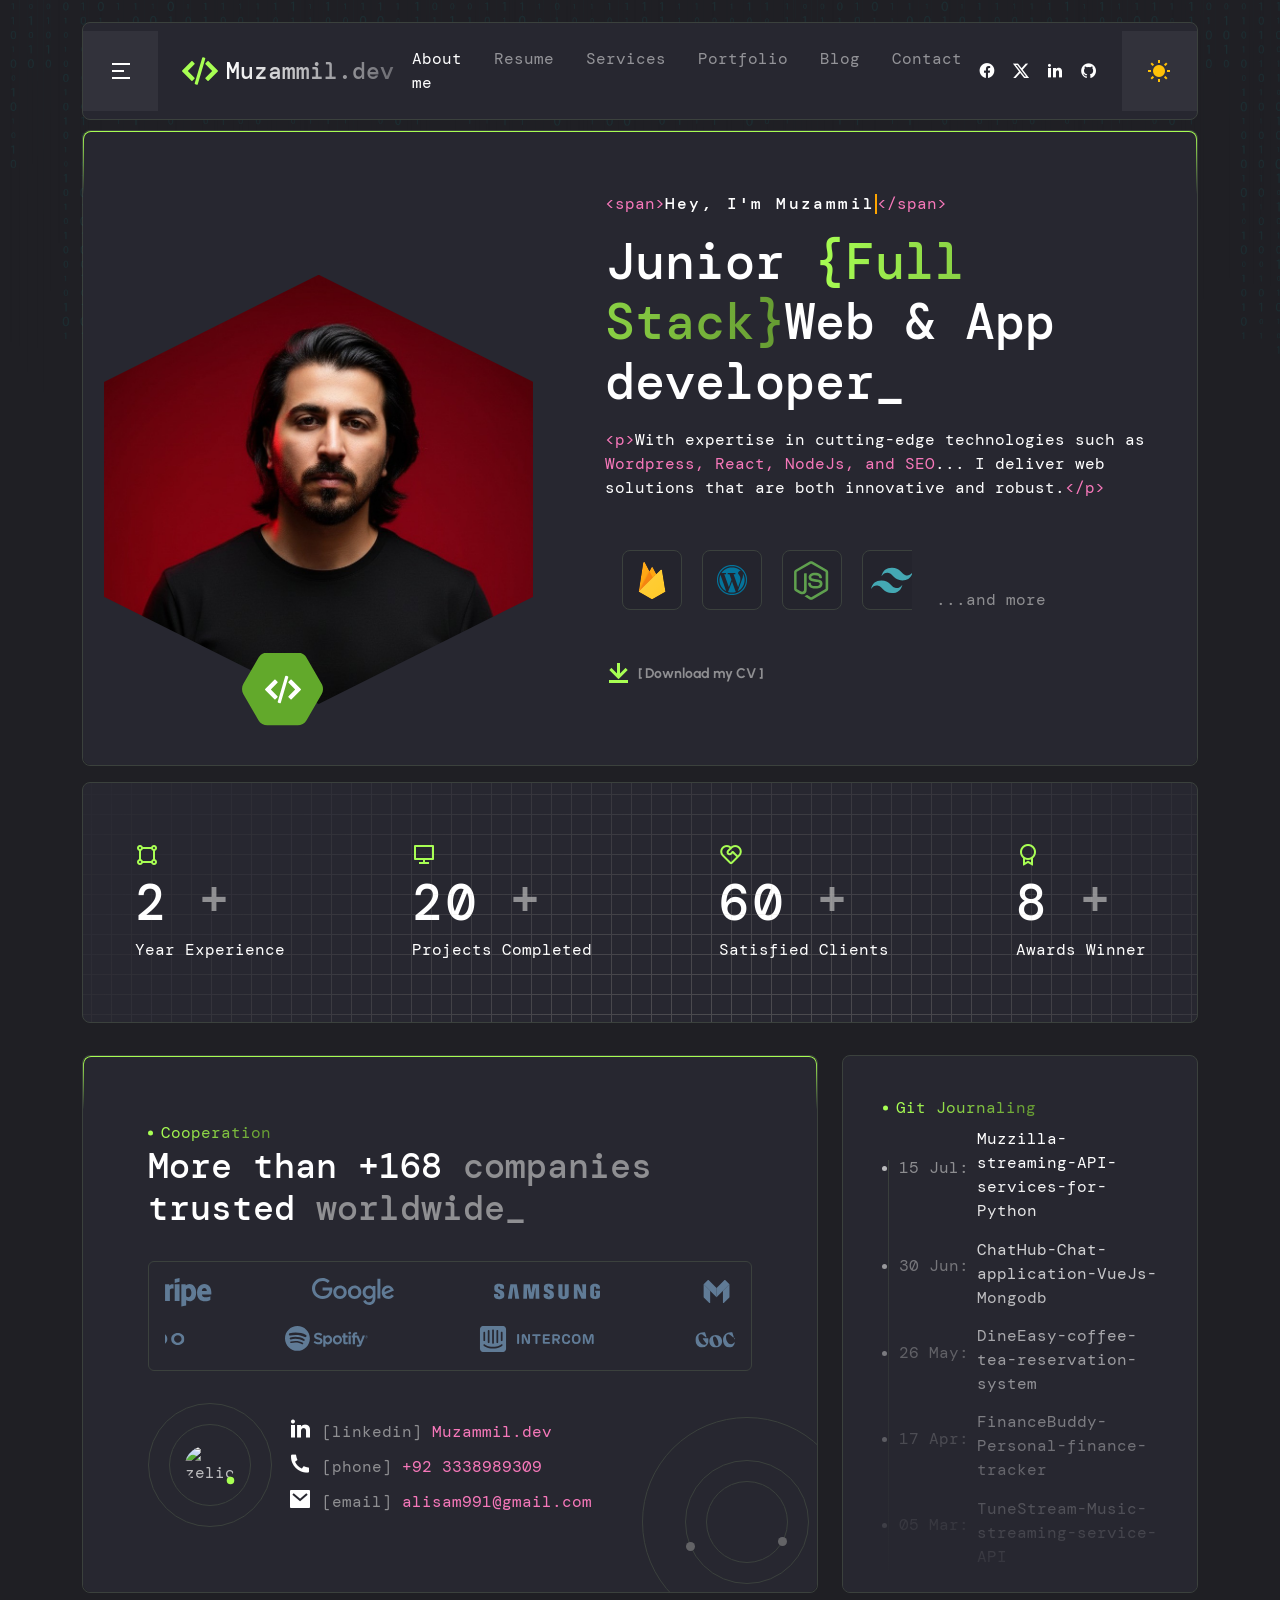
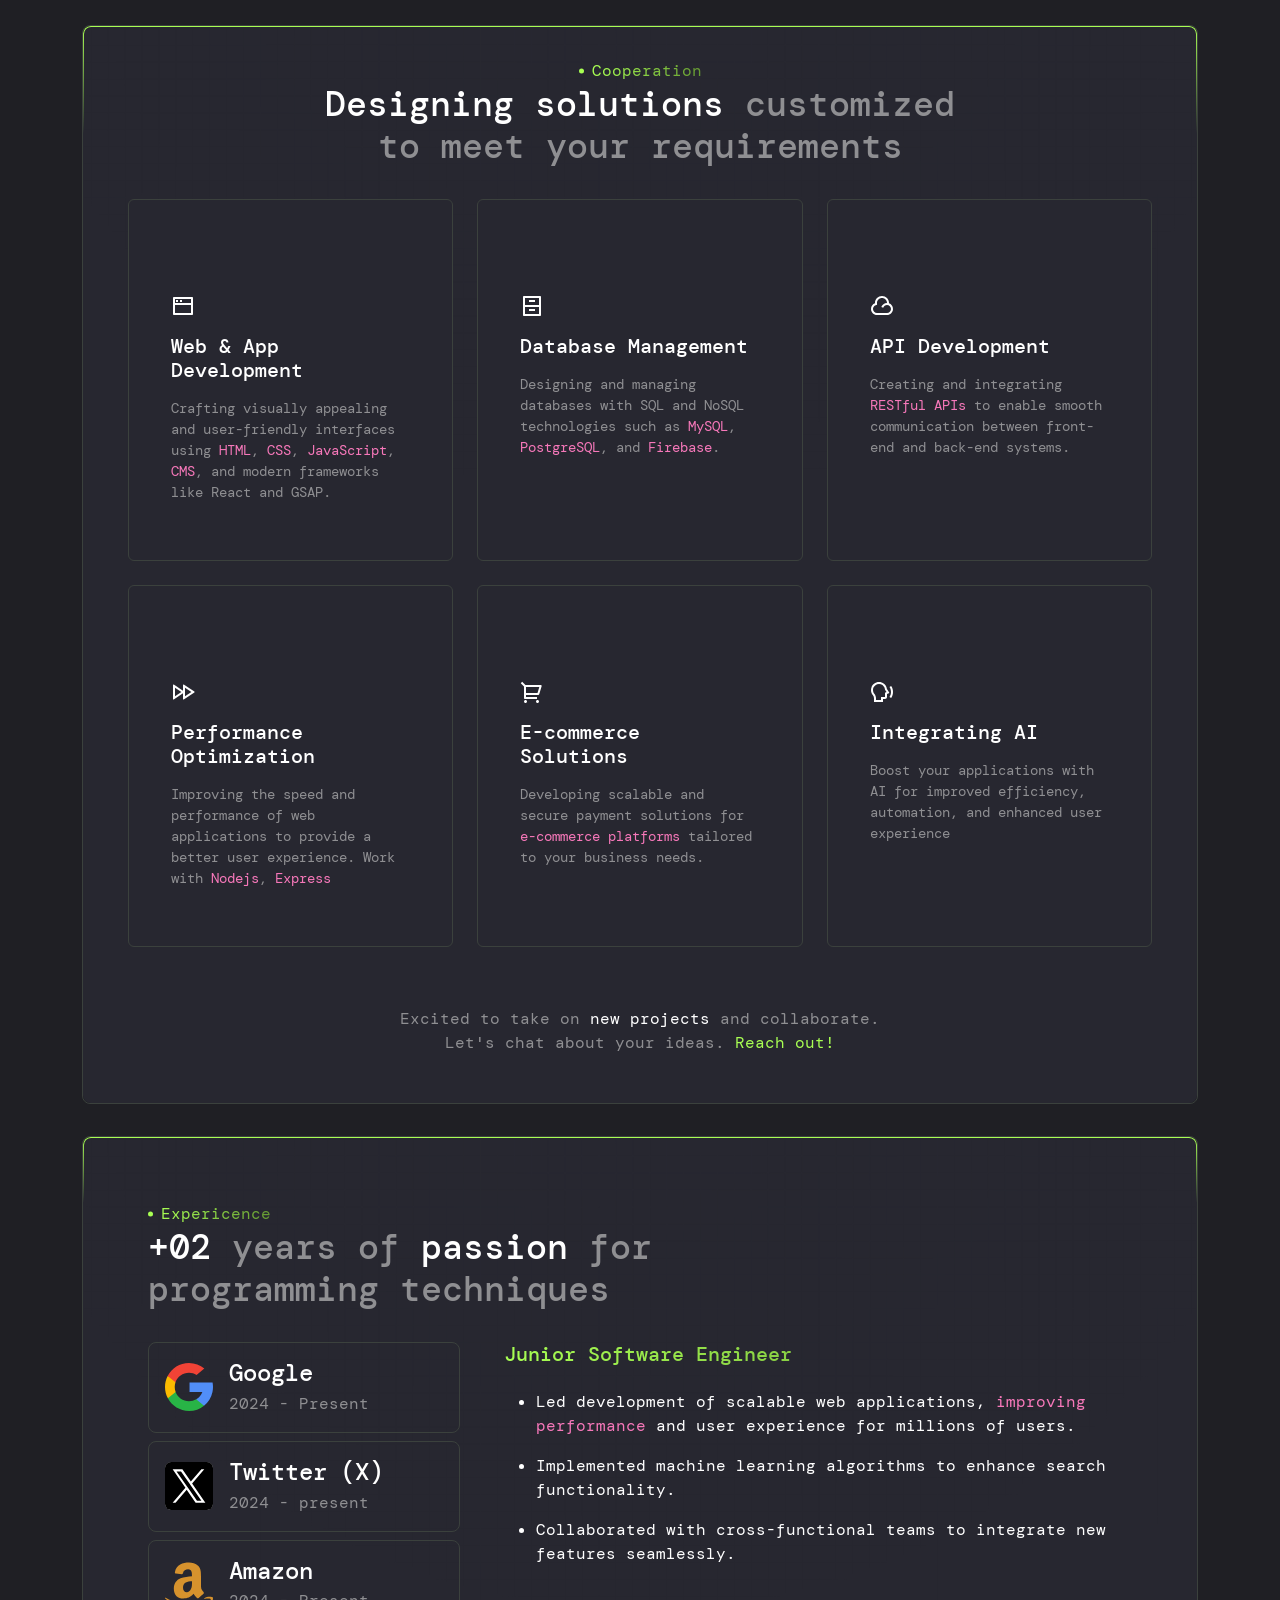
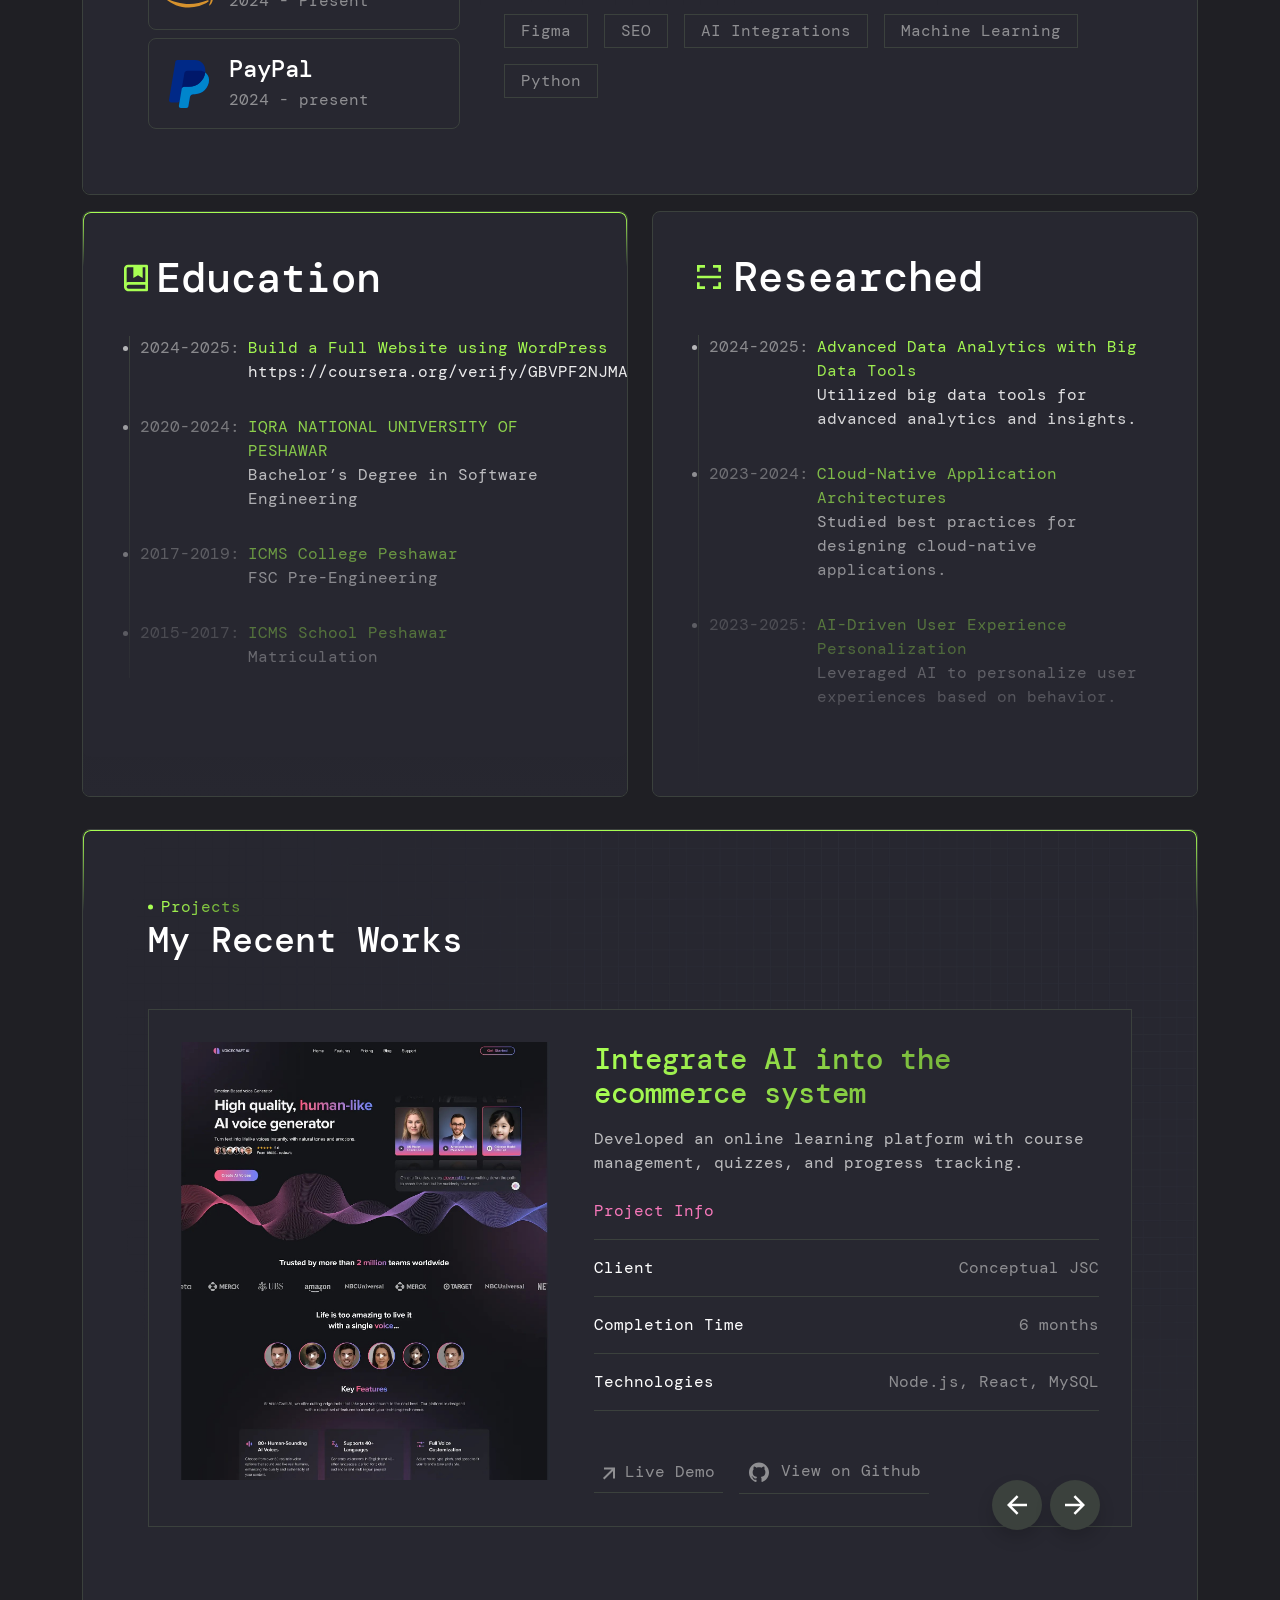
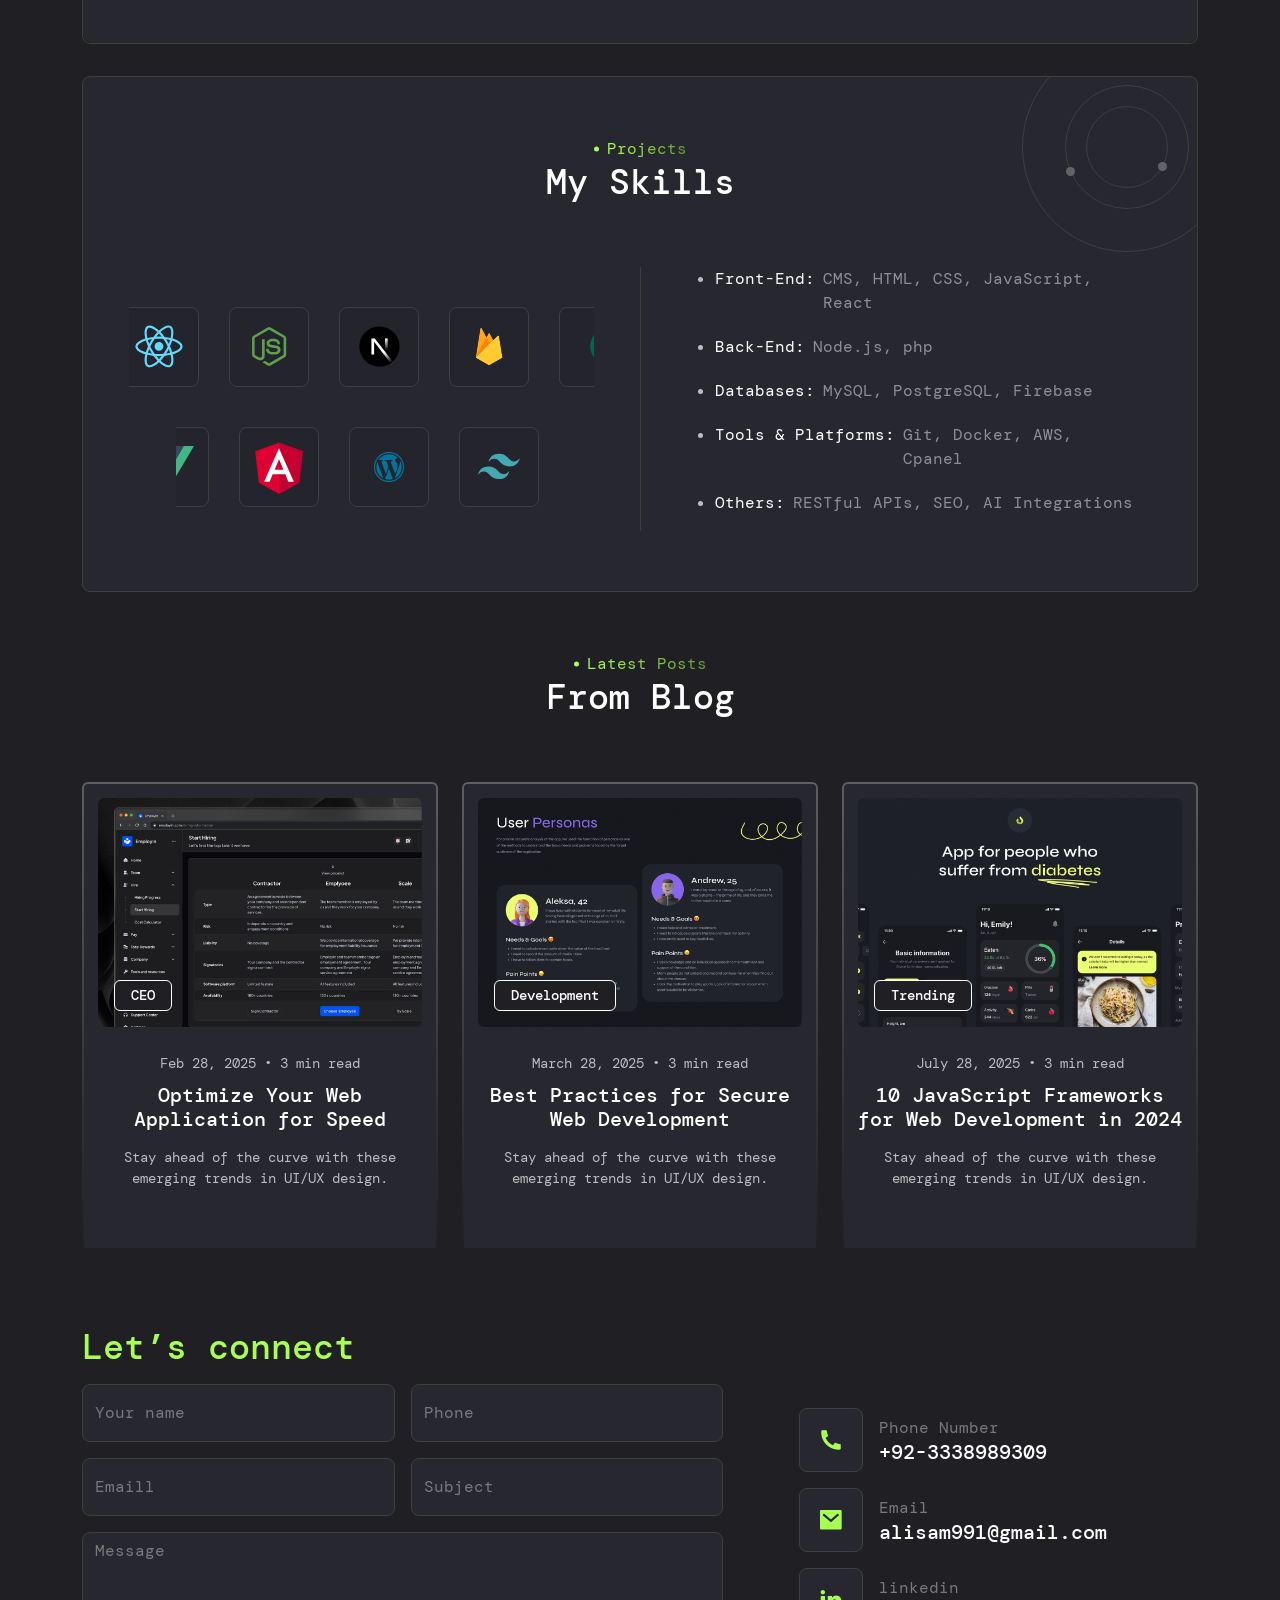
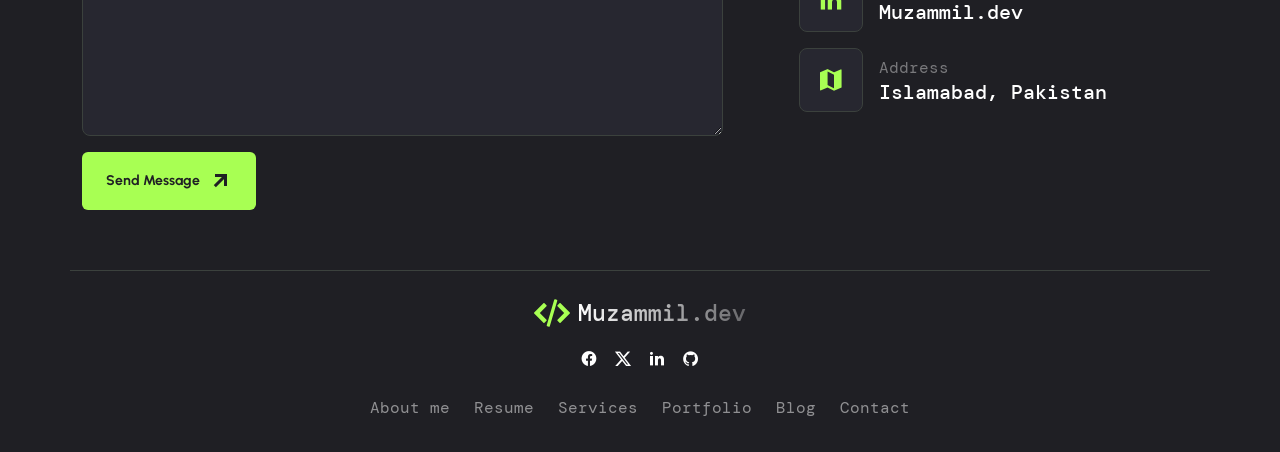
==== commit 601389e4: "Fix PayPal logo case-sensitivity issue" ====
--- a/index.html
+++ b/index.html
@@ -848,7 +848,7 @@
                                         </a>
                                         <a href="#" class="technology border border-1 rounded-3 p-3">
                                             <div class="d-flex align-items-center gap-2">
-                                                <img src="assets/imgs/home-page-2/experience/payPal.svg" alt="zelio" />
+                                                <img src="assets/imgs/home-page-2/experience/paypal.svg" alt="zelio" />
                                                 <div class="d-flex flex-column ms-2">
                                                     <h5 class="mb-1">PayPal</h5>
                                                     <span class="text-300">2024 - present</span>
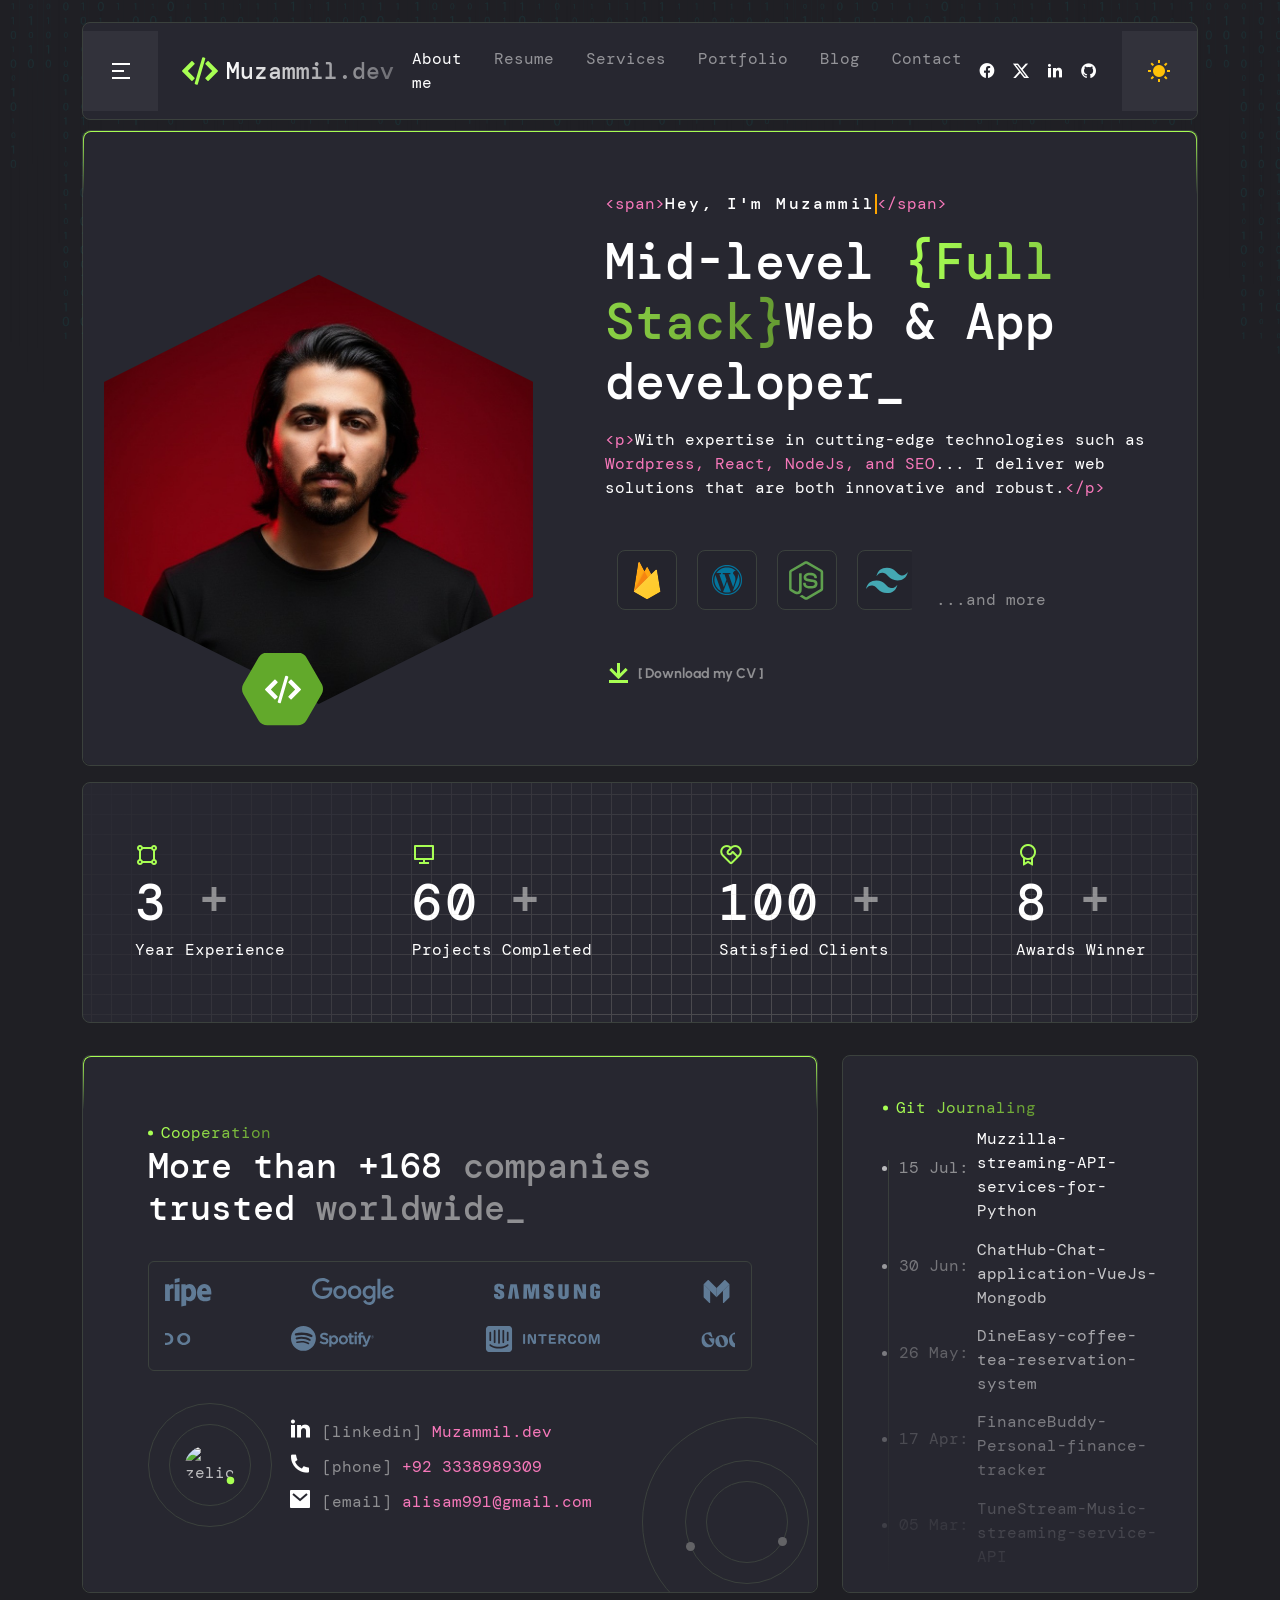
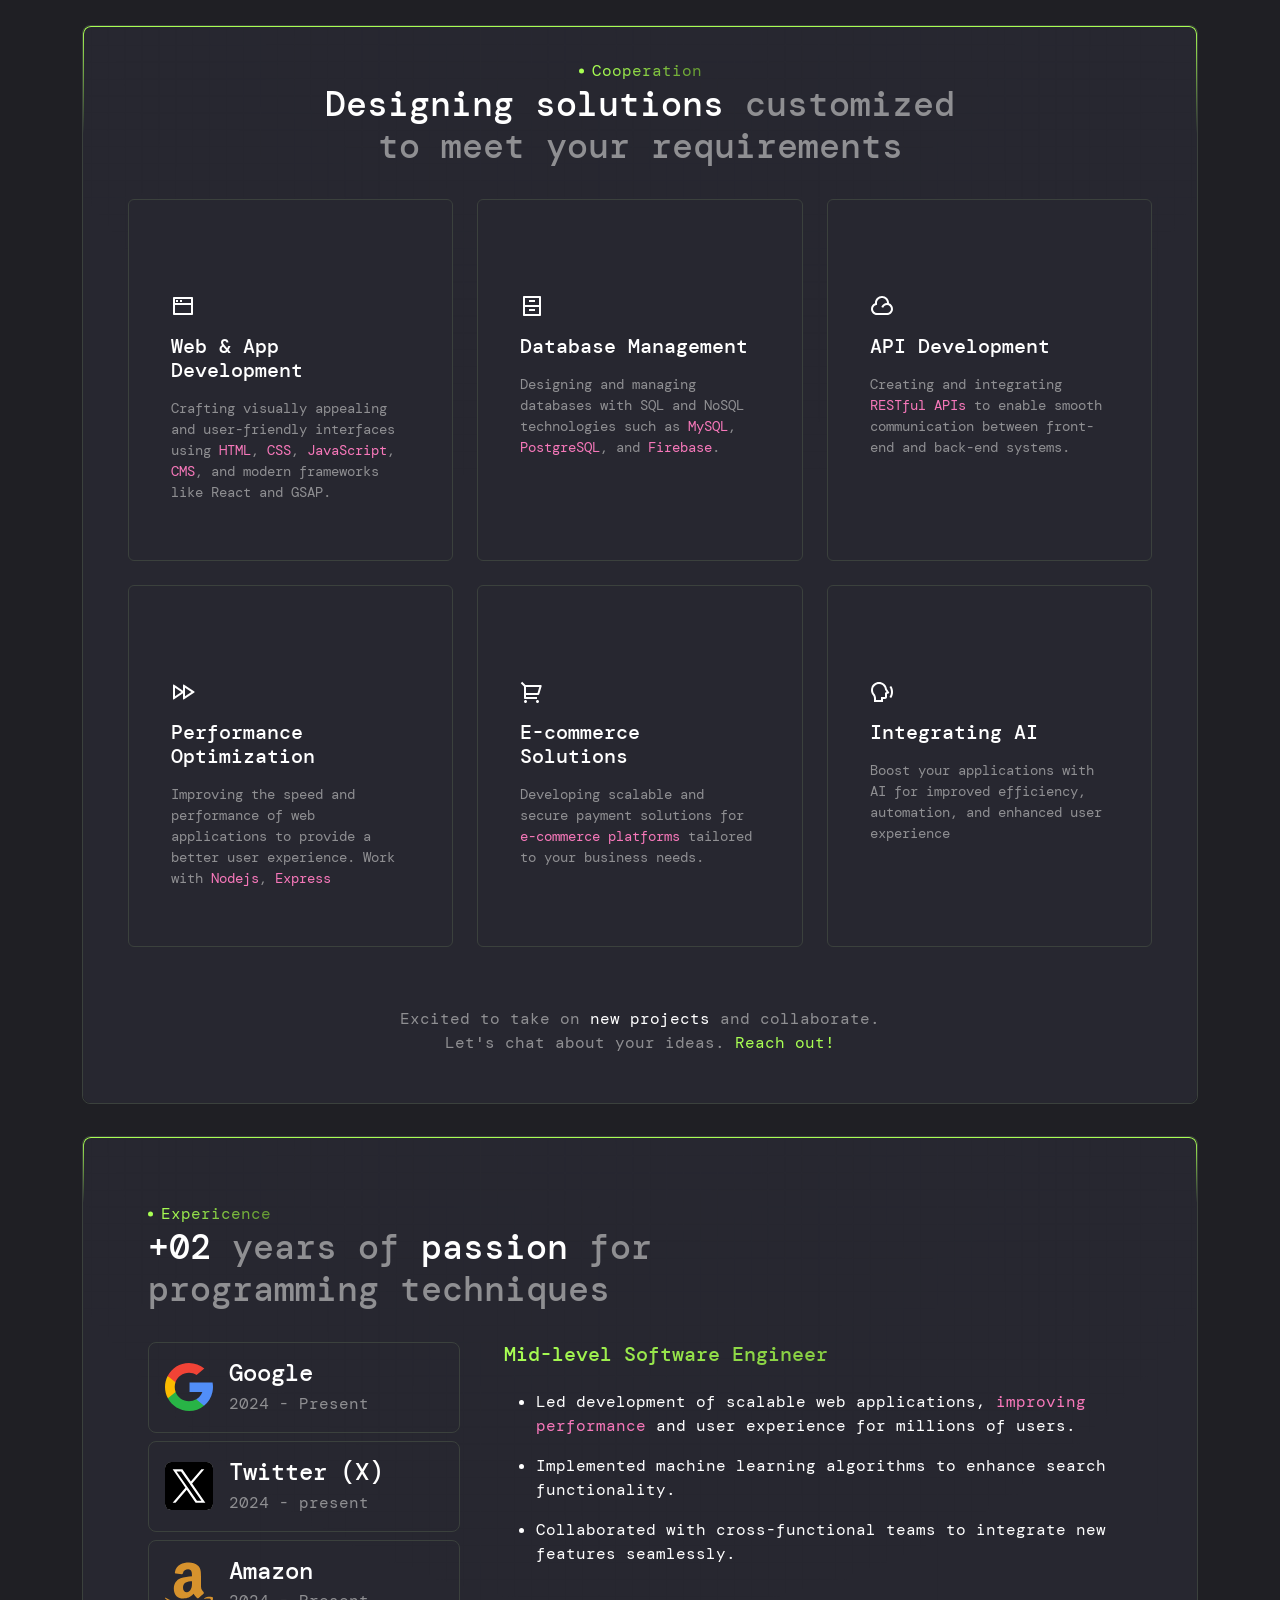
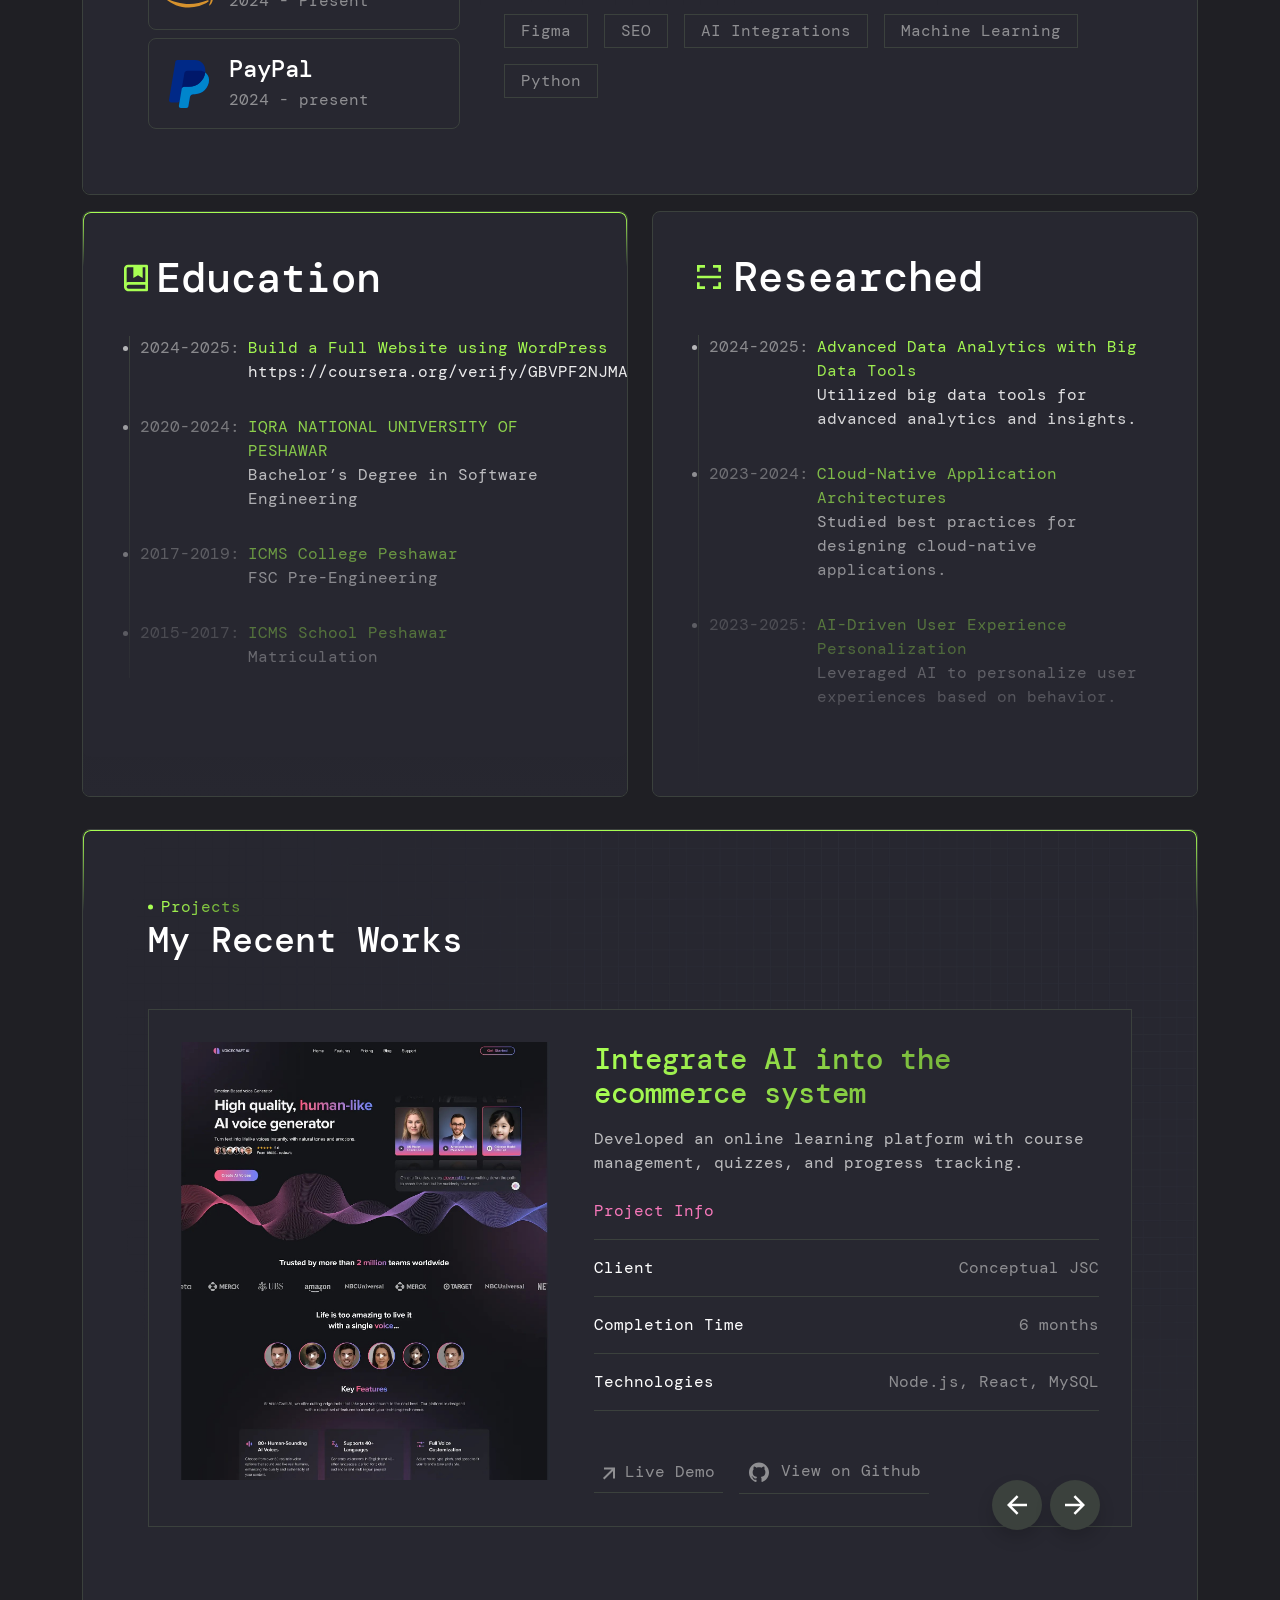
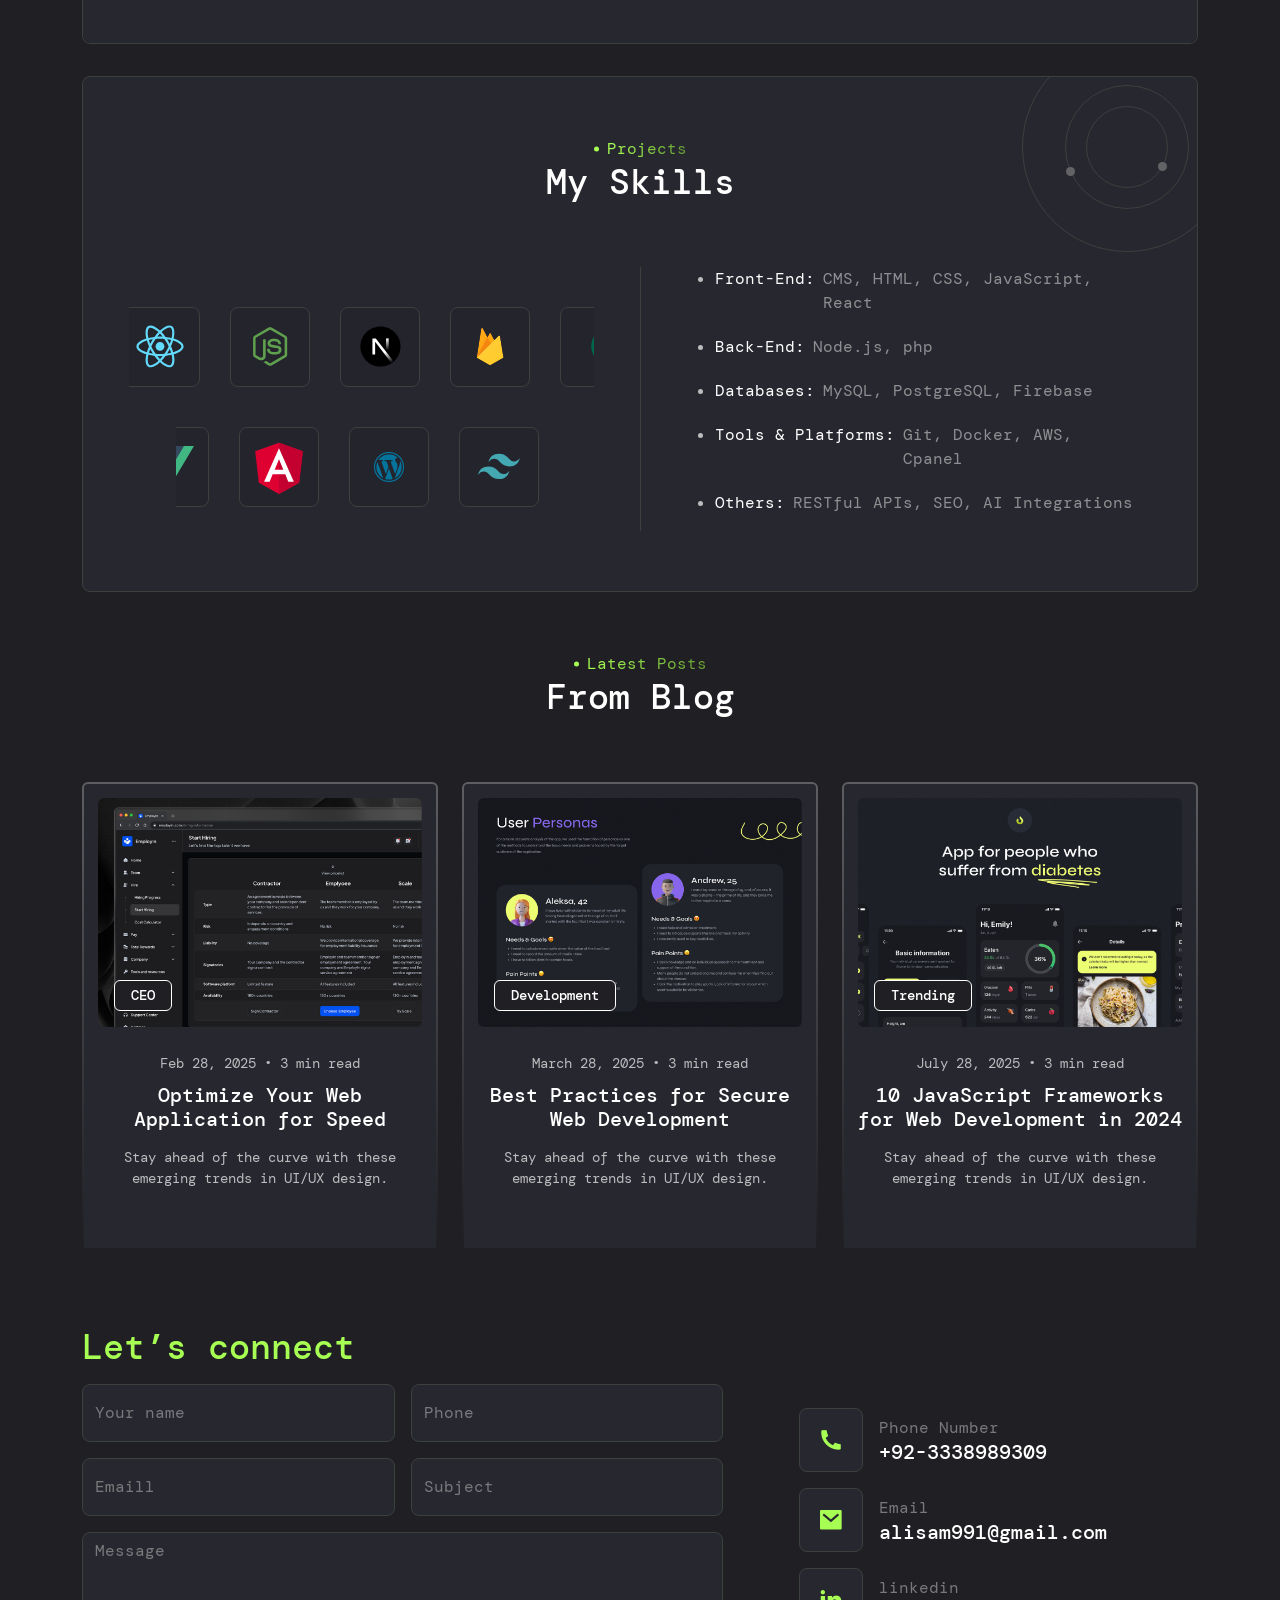
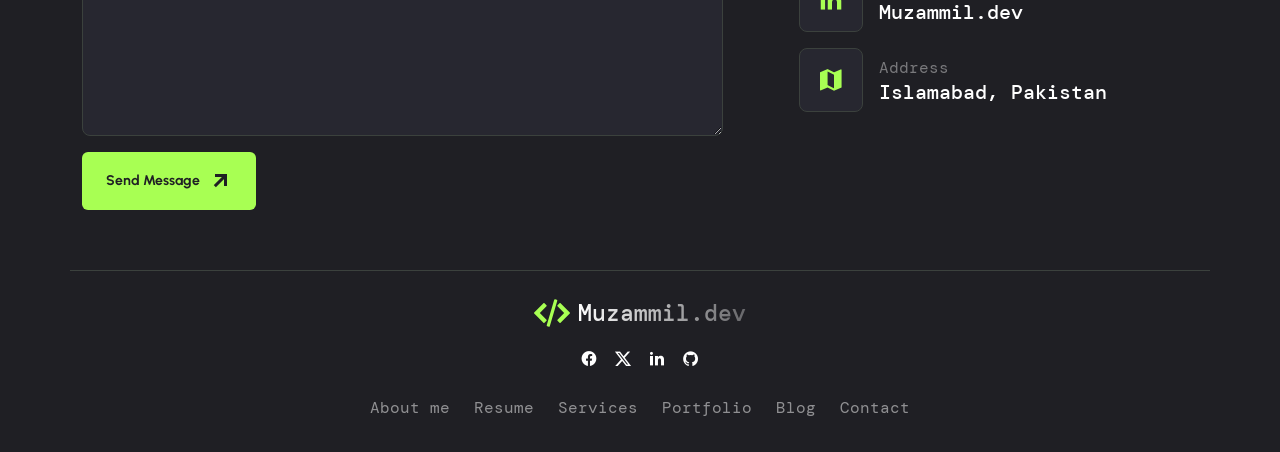
==== commit 1ad02488: "Optimize mobile responsiveness layout and set default Home 2 - Developer in mobile sidebar menu" ====
--- a/index.html
+++ b/index.html
@@ -26,6 +26,7 @@
         rel="stylesheet" />
     <!-- Main CSS -->
     <link rel="stylesheet" href="assets/css/main.css" />
+    <link rel="stylesheet" href="assets/css/responsive-fixes.css?v=2" />
 
 </head>
 
@@ -52,7 +53,7 @@
                         <i class="ri-menu-2-line"></i>
                     </a>
                     <div class="container py-3 px-4">
-                        <a class="navbar-brand d-flex main-logo align-items-center" href="index-2.html">
+                        <a class="navbar-brand d-flex main-logo align-items-center" href="index.html">
                             <img src="assets/imgs/home-page-2/template/favicon.svg" alt="zelio" />
                             <span class="fs-4 ms-2">Muzammil.dev</span>
                         </a>
@@ -181,8 +182,8 @@
                             <div class="mobile-menu-wrap mobile-header-border">
                                 <nav>
                                     <ul class="mobile-menu font-heading ps-0">
-                                        <li class="nav-item has-children">
-                                            <a class="nav-link active" href="index-2.html">Home</a>
+                                        <li class="nav-item">
+                                            <a class="nav-link active" href="index.html">Home</a>
                                         </li>
 
                                         <li class="nav-item">
@@ -241,7 +242,7 @@
                                         </div>
                                         &lt;/span&gt;
                                     </div>
-                                    <h1 class="fs-50 my-3">Junior <span class="text-linear-4">{Full Stack}</span>Web &
+                                    <h1 class="fs-50 my-3">Mid-level <span class="text-linear-4">{Full Stack}</span>Web &
                                         App developer<span class="flicker">_</span></h1>
                                     <p class="mb-6 text-secondary-2">&lt;p&gt;<span class="text-dark">With expertise in
                                             cutting-edge technologies such as</span> <span
@@ -321,7 +322,7 @@
                                     <div class="content mx-auto">
                                         <i class="ri-shape-line text-primary-2"></i>
                                         <h2 class="text-300 my-0 fs-50">
-                                            <span class="odometer text-dark fw-medium" data-count="2"></span>
+                                            <span class="odometer text-dark fw-medium" data-count="3"></span>
                                             <span class="fs-50 text-300 mb-0">+</span>
                                         </h2>
                                         <p class="fs-6 mb-0 text-dark">Year Experience</p>
@@ -333,7 +334,7 @@
                                     <div class="content mx-auto">
                                         <i class="ri-computer-line text-primary-2"></i>
                                         <h2 class="text-300 my-0 fs-50">
-                                            <span class="odometer text-dark fw-medium" data-count="20"></span>
+                                            <span class="odometer text-dark fw-medium" data-count="60"></span>
                                             <span class="fs-50 text-300 mb-0">+</span>
                                         </h2>
                                         <p class="fs-6 mb-0 text-dark">Projects Completed</p>
@@ -345,7 +346,7 @@
                                     <div class="content mx-auto">
                                         <i class="ri-service-line text-primary-2"></i>
                                         <h2 class="text-300 my-0 fs-50">
-                                            <span class="odometer text-dark fw-medium" data-count="60"></span>
+                                            <span class="odometer text-dark fw-medium" data-count="100"></span>
                                             <span class="fs-50 text-300 mb-0">+</span>
                                         </h2>
                                         <p class="fs-6 mb-0 text-dark">Satisfied Clients</p>
@@ -357,7 +358,7 @@
                                     <div class="content mx-auto">
                                         <i class="ri-award-line text-primary-2"></i>
                                         <h2 class="text-300 my-0 fs-50">
-                                            <span class="odometer text-dark fw-medium" data-count="08"></span>
+                                            <span class="odometer text-dark fw-medium" data-count="8"></span>
                                             <span class="fs-50 text-300 mb-0">+</span>
                                         </h2>
                                         <p class="fs-6 mb-0 text-dark">Awards Winner</p>
@@ -858,7 +859,7 @@
                                     </div>
                                 </div>
                                 <div class="col-lg-8 ps-lg-5 mt-5 mt-lg-0">
-                                    <h6 class="text-linear-4">Junior Software Engineer</h6>
+                                    <h6 class="text-linear-4">Mid-level Software Engineer</h6>
                                     <ul class="mt-4">
                                         <li class="text-dark mb-3">Led development of scalable web applications, <span
                                                 class="text-secondary-2">improving performance</span> and user
--- a/assets/css/responsive-fixes.css
+++ b/assets/css/responsive-fixes.css
@@ -0,0 +1,269 @@
+/* Custom UI/UX Mobile Responsiveness Overrides and Layout Fixes */
+
+/* Prevent horizontal scroll / overflow across all viewports */
+html, body {
+  overflow-x: hidden !important;
+  width: 100% !important;
+  margin: 0 !important;
+  padding: 0 !important;
+}
+
+/* Mobile & Tablet viewports (< 768px) */
+@media (max-width: 767.98px) {
+  /* Prevent huge text overflow and awkward wrapping in hero title */
+  .section-hero-2 h1.fs-50 {
+    font-size: 32px !important;
+    line-height: 1.25 !important;
+  }
+  
+  /* Navbar Header layout fixes */
+  .navbar-home-2 {
+    position: relative !important;
+    padding-left: 0 !important;
+    padding-right: 0 !important;
+  }
+  
+  .navbar-home-2 .container {
+    padding-left: 15px !important;
+    padding-right: 110px !important; /* Reserve space for switcher and burger */
+  }
+  
+  .navbar-social {
+    margin: 0 !important;
+    padding: 0 !important;
+  }
+  
+  /* Align burger menu and switcher side-by-side on mobile, centered vertically */
+  .burger-icon {
+    position: absolute !important;
+    right: 15px !important;
+    top: 50% !important;
+    margin-top: 0 !important;
+    transform: translateY(-50%) !important;
+    display: block !important;
+    z-index: 1000 !important;
+  }
+  
+  .dark-light-switcher {
+    position: absolute !important;
+    right: 65px !important;
+    top: 50% !important;
+    margin-top: 0 !important;
+    transform: translateY(-50%) !important;
+    width: 40px !important;
+    height: 40px !important;
+    z-index: 1000 !important;
+    display: flex !important;
+    justify-content: center !important;
+    align-items: center !important;
+    padding: 0 !important;
+    margin: 0 !important;
+  }
+  
+  /* Scale brand name text slightly on mobile to prevent overflow */
+  .navbar-brand span {
+    font-size: 18px !important;
+  }
+  
+  /* Centering the green icon relative to the centered hero image */
+  .section-hero-2 .icon-decorate {
+    left: 50% !important;
+    right: auto !important;
+    top: 100% !important;
+    transform: translate(-50%, -50%) !important;
+    margin-right: 0 !important;
+    margin-left: 0 !important;
+    padding-bottom: 0 !important;
+  }
+  
+  /* Hero card container padding and margin improvements */
+  .section-hero-2 .container {
+    padding-left: 15px !important;
+    padding-right: 15px !important;
+  }
+  
+  .section-hero-2 .border.border-1.rounded-3 {
+    padding: 10px !important;
+  }
+  
+  .section-hero-2 .col-lg-5 {
+    padding-top: 10px !important;
+    padding-bottom: 30px !important; /* Space for the centered bottom icon */
+  }
+
+  .section-hero-2 .py-60 {
+    padding-top: 30px !important;
+    padding-bottom: 30px !important;
+  }
+  
+  /* Typewriter section tags wrapping fixes on mobile */
+  .section-hero-2 .text-secondary-2 {
+    display: flex !important;
+    flex-wrap: wrap !important;
+    align-items: center !important;
+  }
+  
+  /* Make logo ticker and '...and more' text span full width on mobile */
+  .section-hero-2 .row .col-7 {
+    width: 100% !important;
+    flex: 0 0 100% !important;
+    max-width: 100% !important;
+  }
+  
+  .section-hero-2 .row .col-5 {
+    width: 100% !important;
+    flex: 0 0 100% !important;
+    max-width: 100% !important;
+    margin-top: 10px !important;
+    justify-content: center !important;
+  }
+  
+  /* Odometer Stats grid layout: Make it 2x2 grid instead of vertical stack */
+  .section-static-1 .row > div {
+    width: 50% !important;
+    flex: 0 0 50% !important;
+    max-width: 50% !important;
+    margin-bottom: 25px !important;
+  }
+  
+  .section-static-1 .py-60 {
+    padding-top: 40px !important;
+    padding-bottom: 15px !important; /* Account for margins inside */
+  }
+
+  /* Fix giant Education & Researched section headings */
+  .section-education h2 {
+    font-size: 24px !important;
+  }
+
+  /* Fix giant project headings in slider */
+  .section-projects-2 h4.text-linear-4 {
+    font-size: 22px !important;
+    line-height: 1.3 !important;
+  }
+
+  /* Fix giant experience list item company headings and roles */
+  .section-experience h5.mb-1 {
+    font-size: 20px !important;
+  }
+  
+  .section-experience h6.text-linear-4 {
+    font-size: 18px !important;
+  }
+}
+
+/* Extra small mobile viewports (< 576px) */
+@media (max-width: 575.98px) {
+  /* Tweak stats odometer numbers size */
+  .counter-item .fs-50 {
+    font-size: 36px !important;
+  }
+  
+  /* Ensure carousel tickers overflow is strictly hidden in all parents */
+  .carouselTicker, .carouselTicker__wrap {
+    overflow: hidden !important;
+  }
+  
+  /* Card padding refinements for small screens */
+  .p-lg-8.p-md-6.p-3 {
+    padding: 15px !important;
+  }
+  
+  /* Nowrap for cooperation contact links to prevent awkward breaks */
+  .section-coporation a span {
+    white-space: nowrap !important;
+    font-size: 14px !important;
+  }
+  
+  /* Git Journaling list text adjustments */
+  .col-lg-4 .bg-3 li span {
+    font-size: 14px !important;
+  }
+  
+  /* Stack education/researched dates and details vertically to prevent links overflow */
+  .section-education li .d-flex {
+    flex-direction: column !important;
+    gap: 4px !important;
+  }
+  
+  .section-education p, .section-education span, .section-education a {
+    word-break: break-all !important;
+    overflow-wrap: break-word !important;
+  }
+  
+  /* Scale down mobile menu drawer logo text to prevent truncation by close button */
+  .mobile-header-logo .main-logo span {
+    font-size: 16px !important;
+  }
+  
+  /* Expand tap targets for header burger icon and dark-light switcher */
+  .burger-icon::after,
+  .dark-light-switcher::after {
+    content: '' !important;
+    position: absolute !important;
+    top: -10px !important;
+    left: -10px !important;
+    right: -10px !important;
+    bottom: -10px !important;
+    cursor: pointer !important;
+  }
+
+  /* Touch target expansion for footer social links on mobile */
+  footer .d-flex.justify-content-center.gap-3 a {
+    display: inline-flex !important;
+    width: 44px !important;
+    height: 44px !important;
+    align-items: center !important;
+    justify-content: center !important;
+    margin: -10px 0 !important;
+    position: relative !important;
+  }
+
+  /* Increase footer navigation links spacing and touch targets */
+  footer .navigation a {
+    padding: 10px 15px !important;
+    display: inline-block !important;
+  }
+}
+
+/* Further UI/UX improvements using UI UX PRO MAX Guidelines */
+
+/* Hide scroll top button when mobile menu is active to prevent overlapping */
+body.mobile-menu-active .btn-scroll-top {
+  opacity: 0 !important;
+  visibility: hidden !important;
+  pointer-events: none !important;
+  transition: opacity 0.2s ease, visibility 0.2s ease !important;
+}
+
+/* Highlight the active menu item in the mobile sidebar menu */
+.mobile-header-wrapper-style .mobile-menu-wrap nav .mobile-menu li a.active {
+  color: var(--tc-theme-primary-1) !important;
+}
+
+/* Optimize Static 1 odometer stats layout on mobile */
+@media (max-width: 767.98px) {
+  .section-static-1 .counter-item .content {
+    flex-direction: column !important;
+    align-items: center !important;
+    justify-content: center !important;
+  }
+  
+  .section-static-1 .counter-item .content .text-start {
+    text-align: center !important;
+    margin-left: 0 !important;
+    margin-top: 8px !important;
+  }
+  
+  .section-static-1 .counter-item .count,
+  .section-static-1 .counter-item .odometer {
+    font-size: 32px !important;
+    line-height: 1.1 !important;
+  }
+  
+  .section-static-1 .counter-item p {
+    font-size: 13px !important;
+    line-height: 1.2 !important;
+  }
+}
+
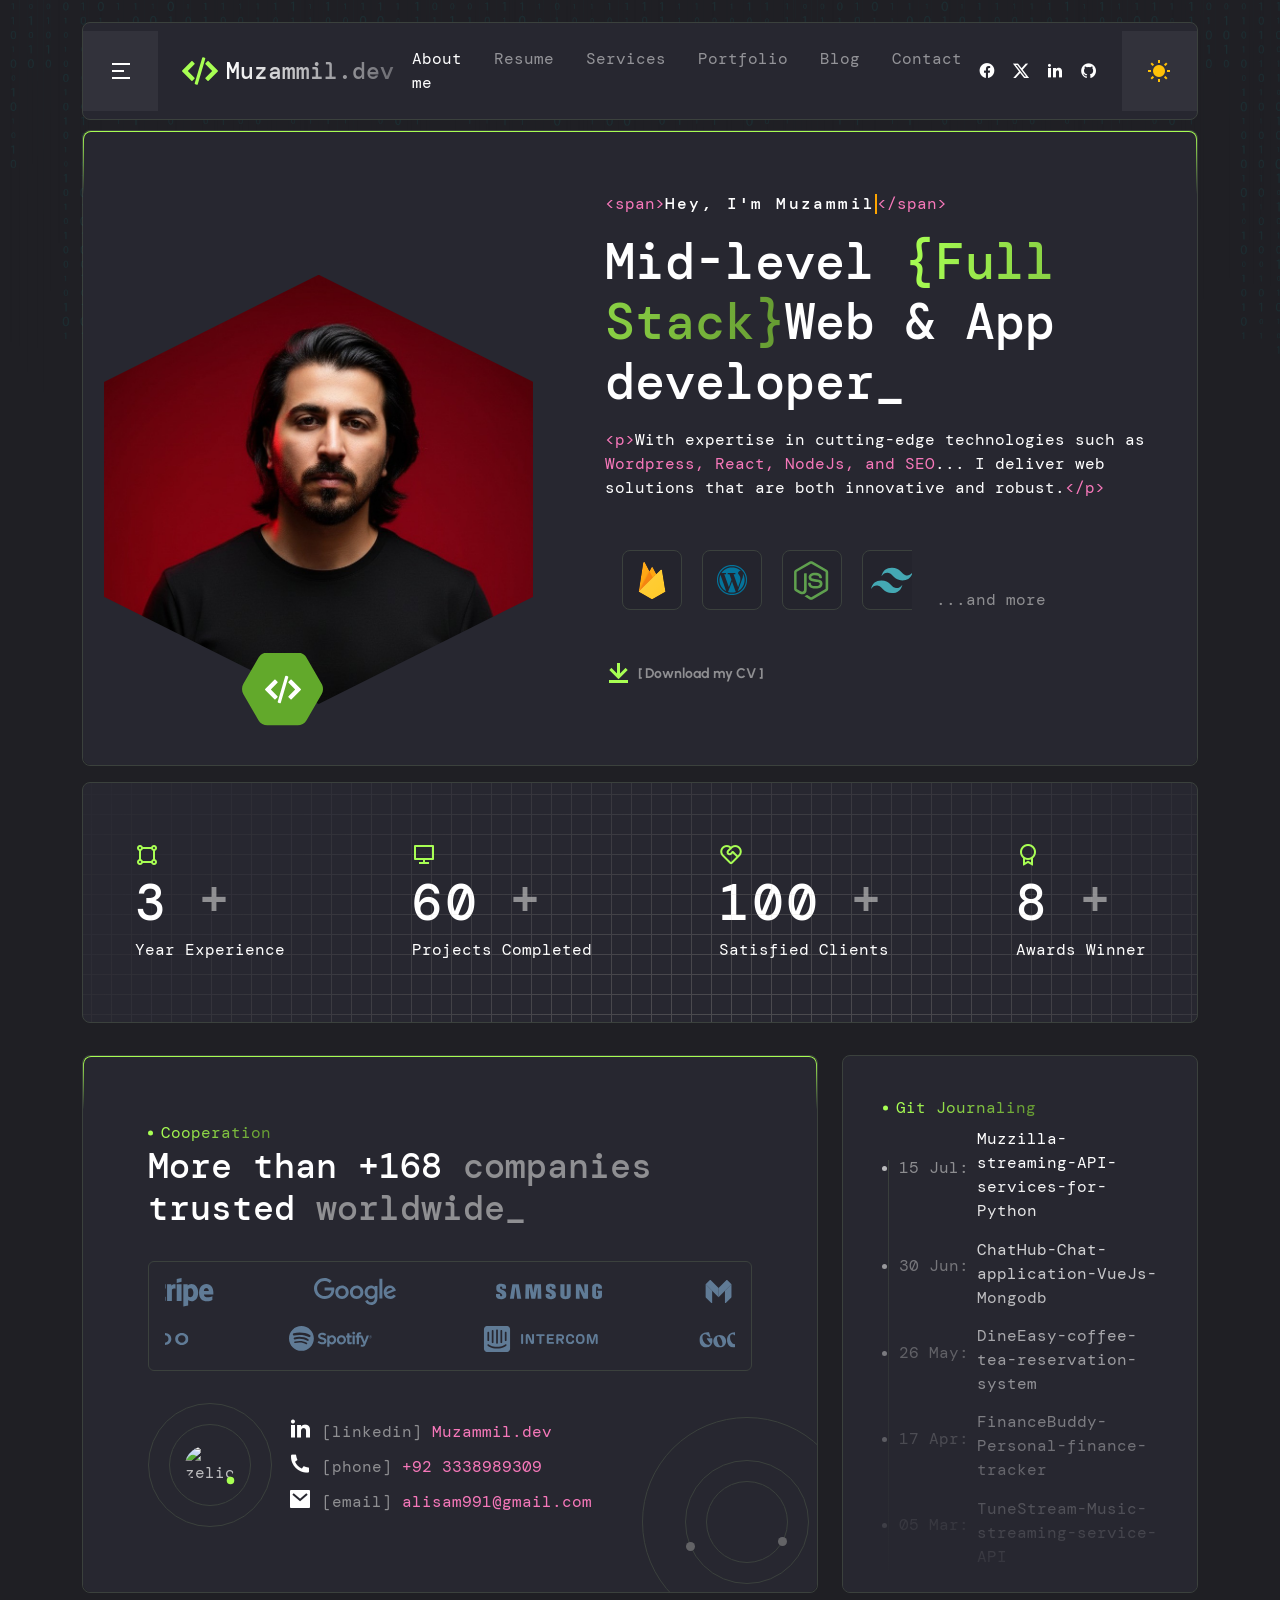
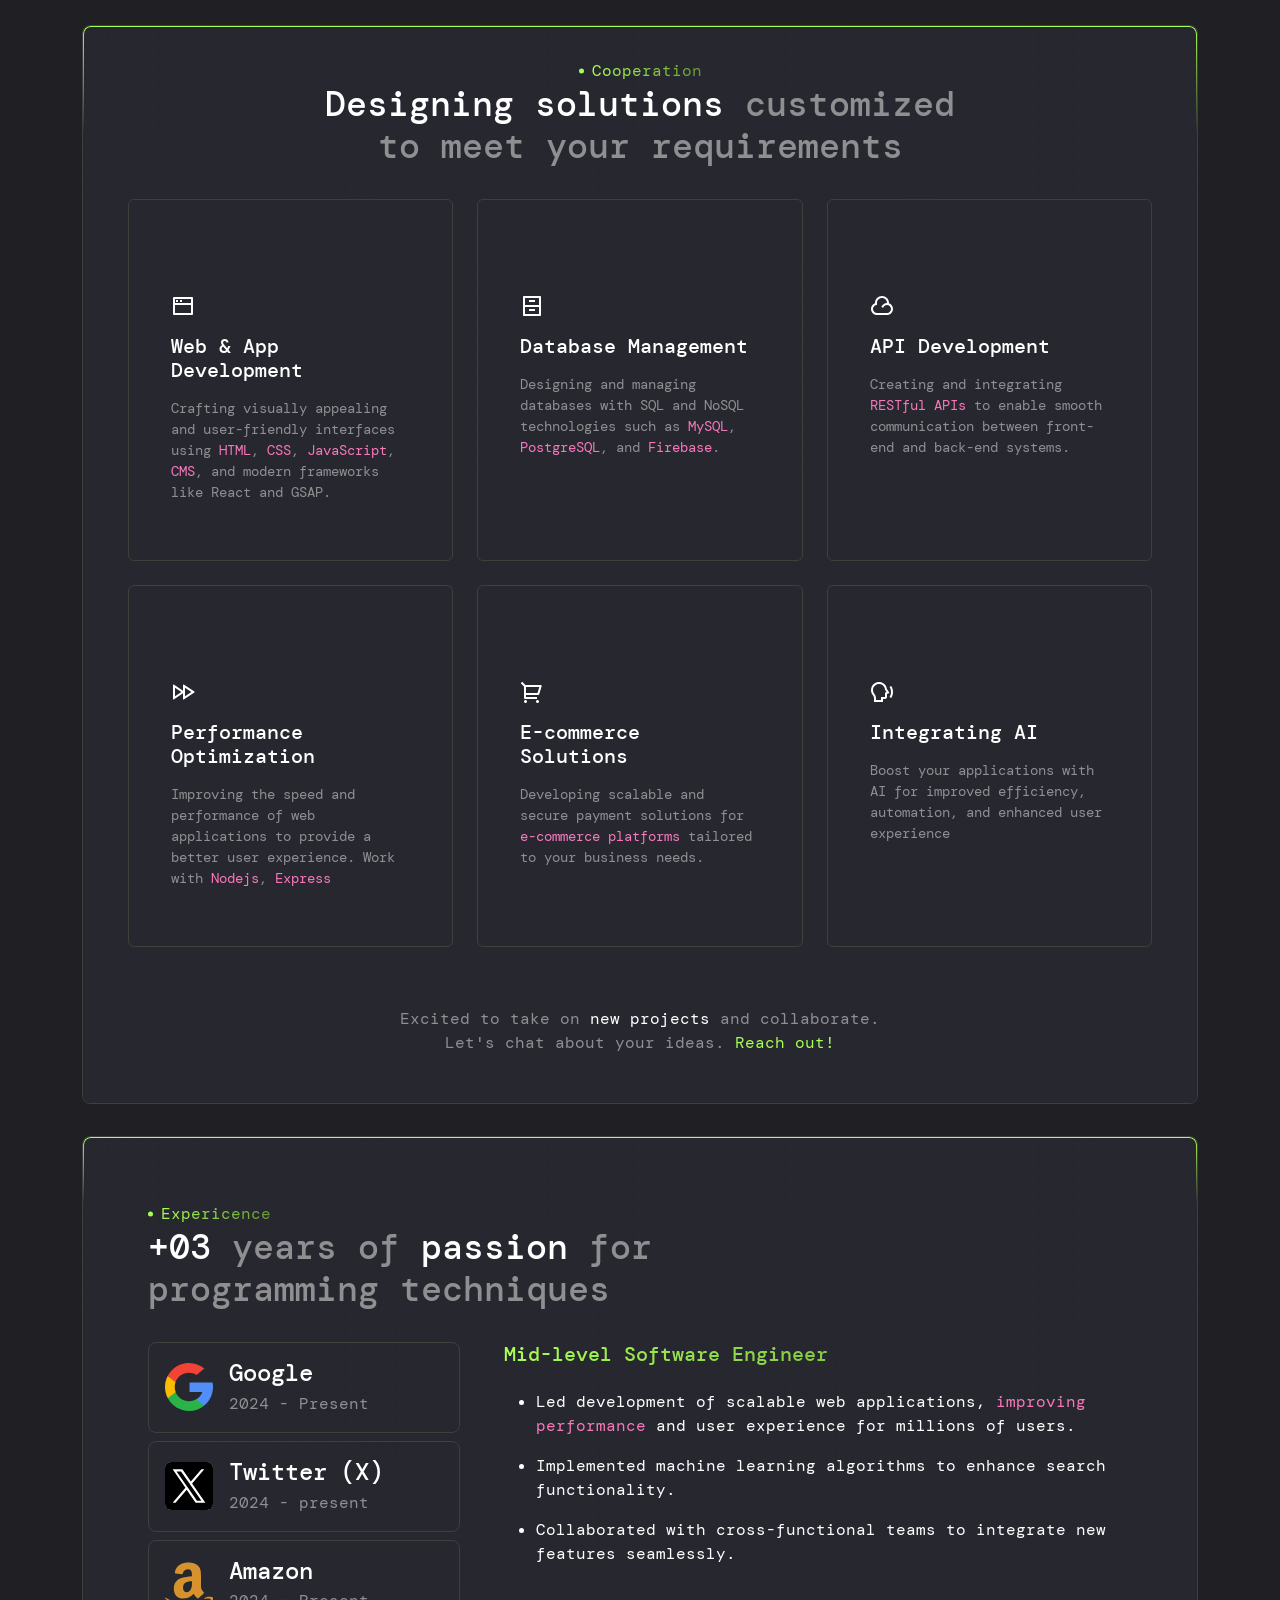
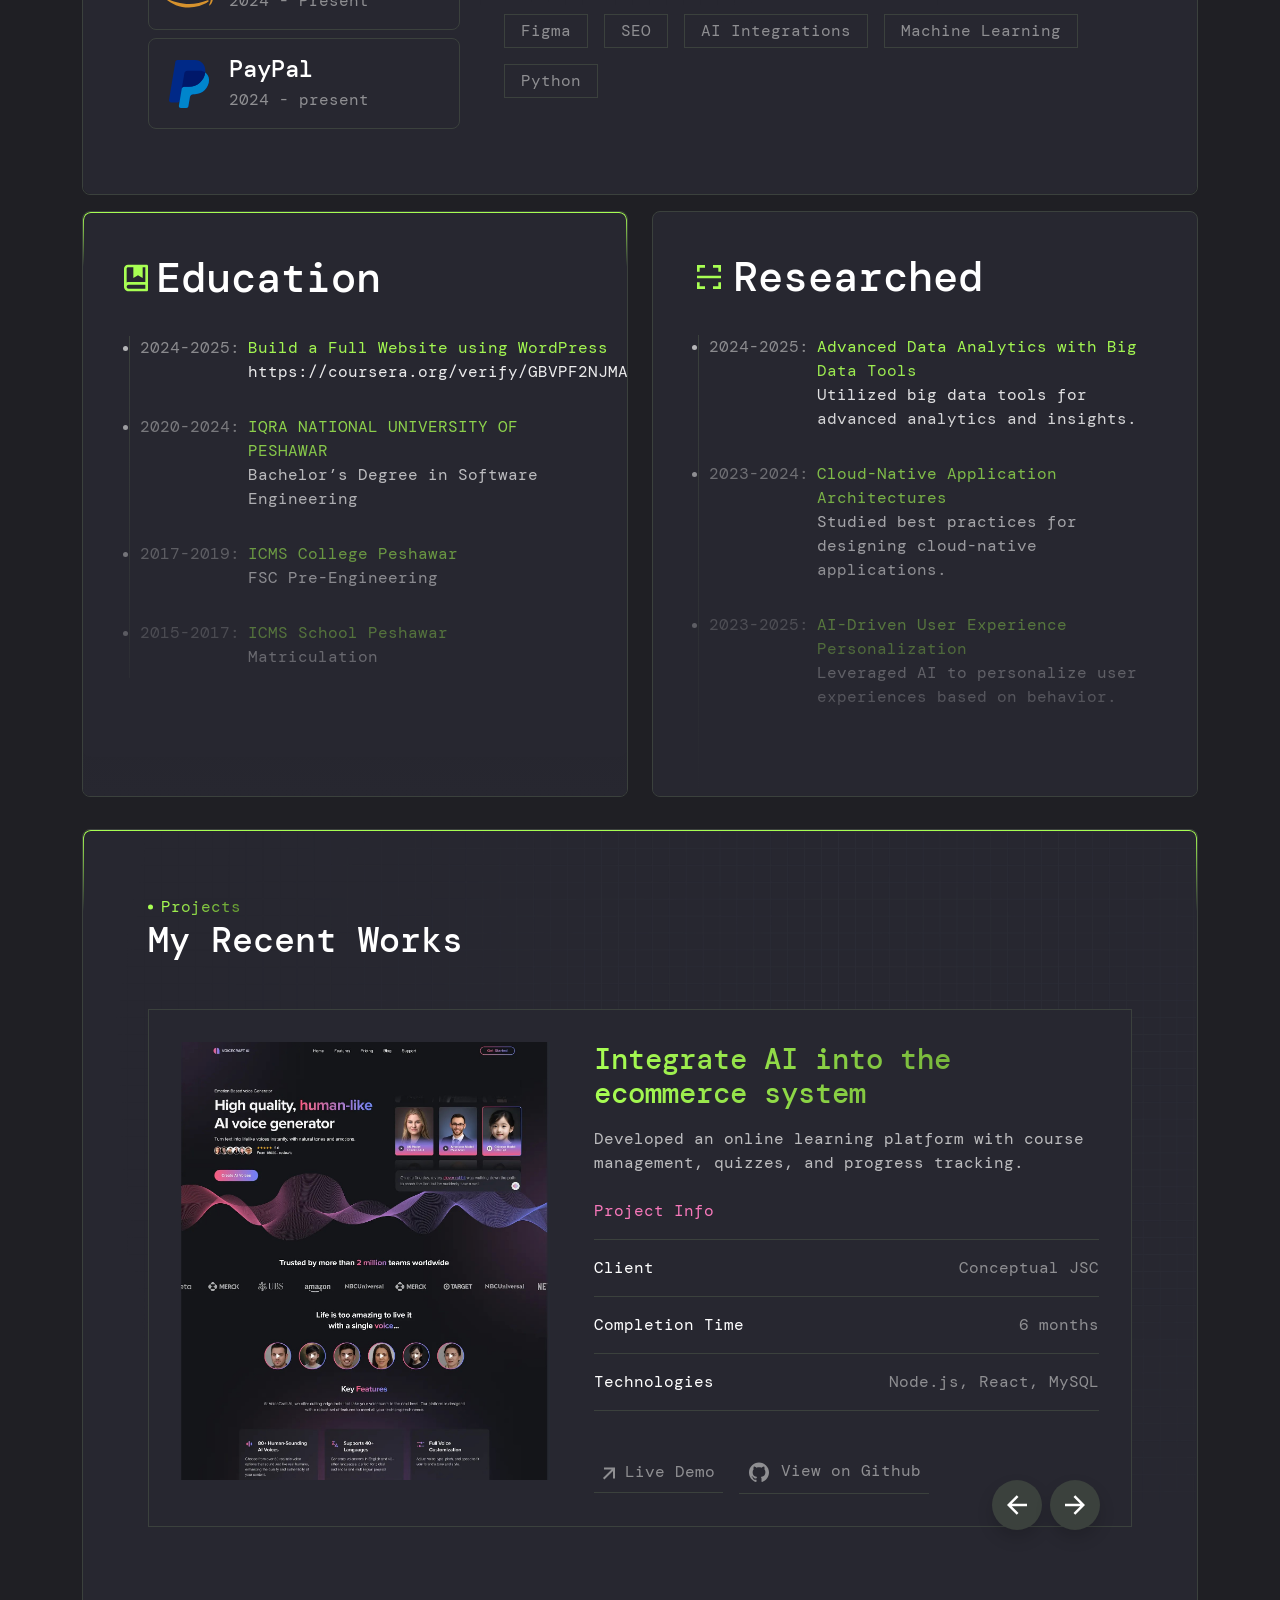
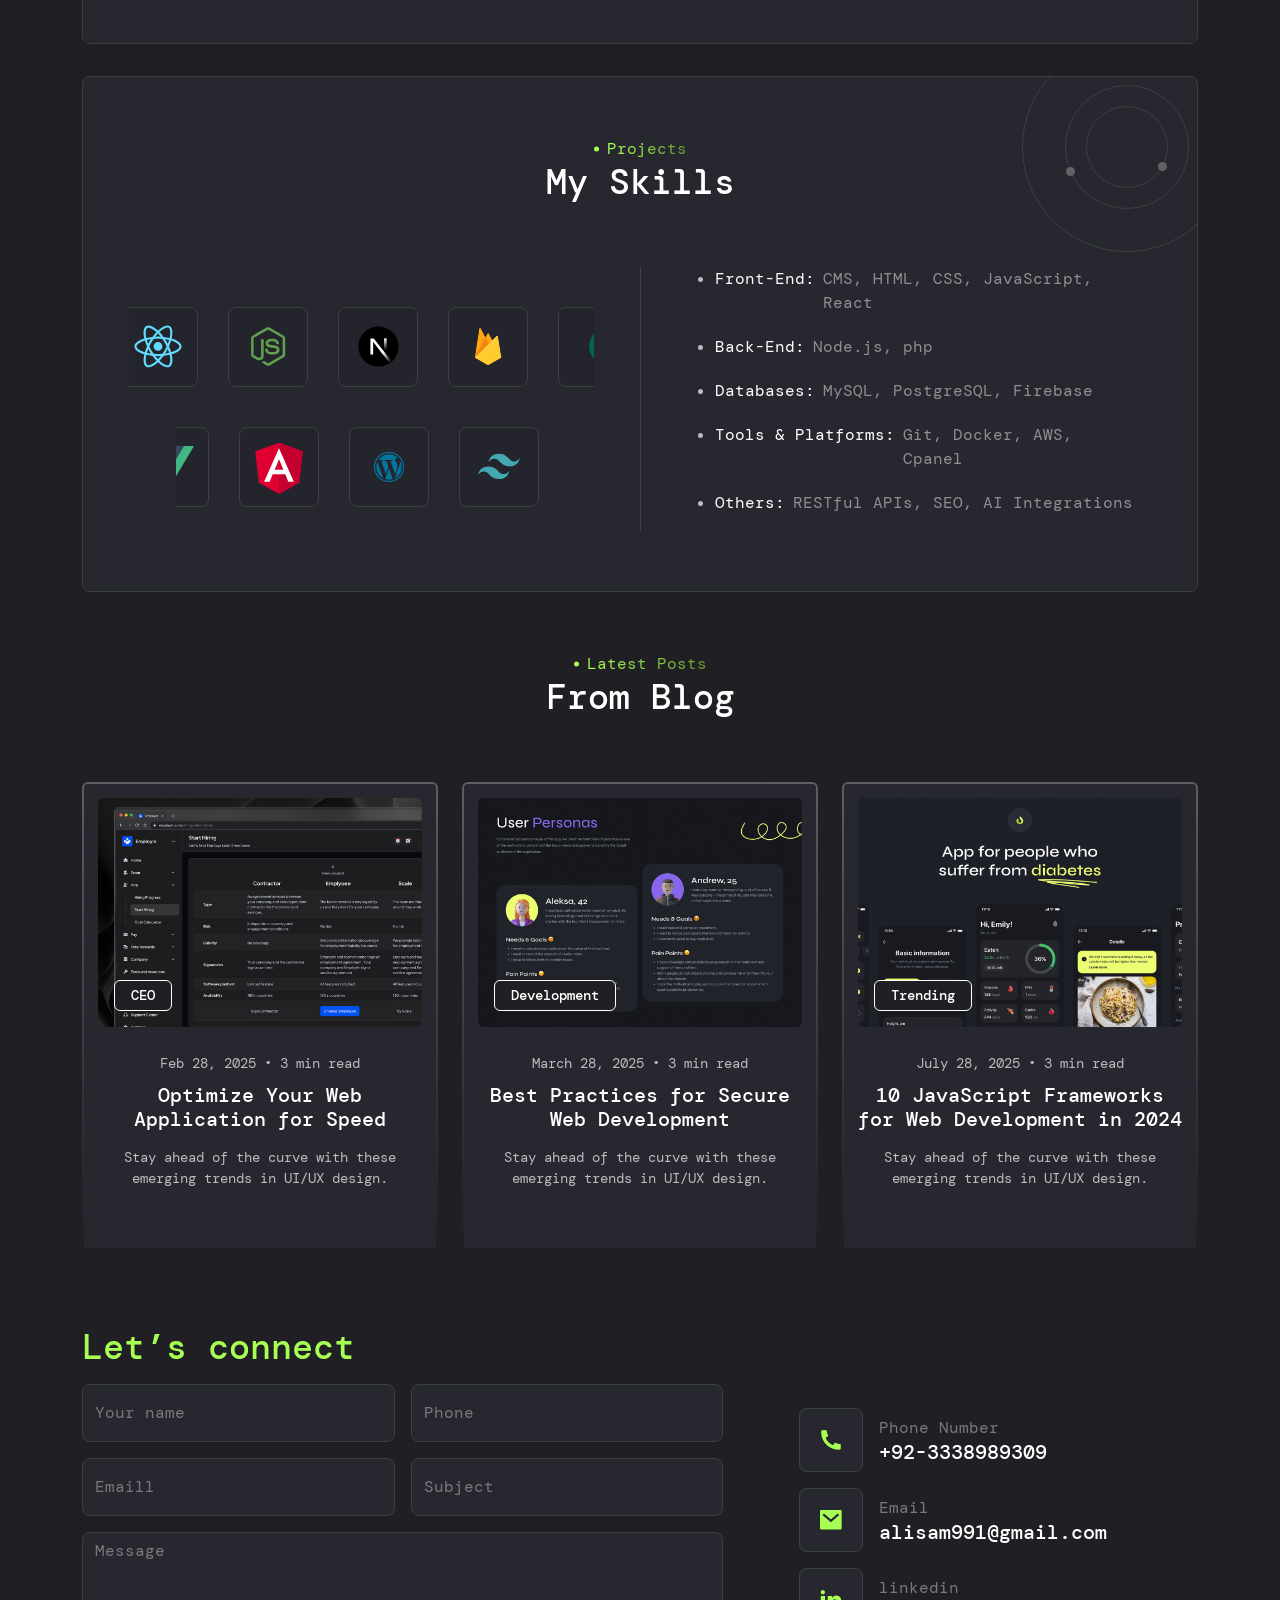
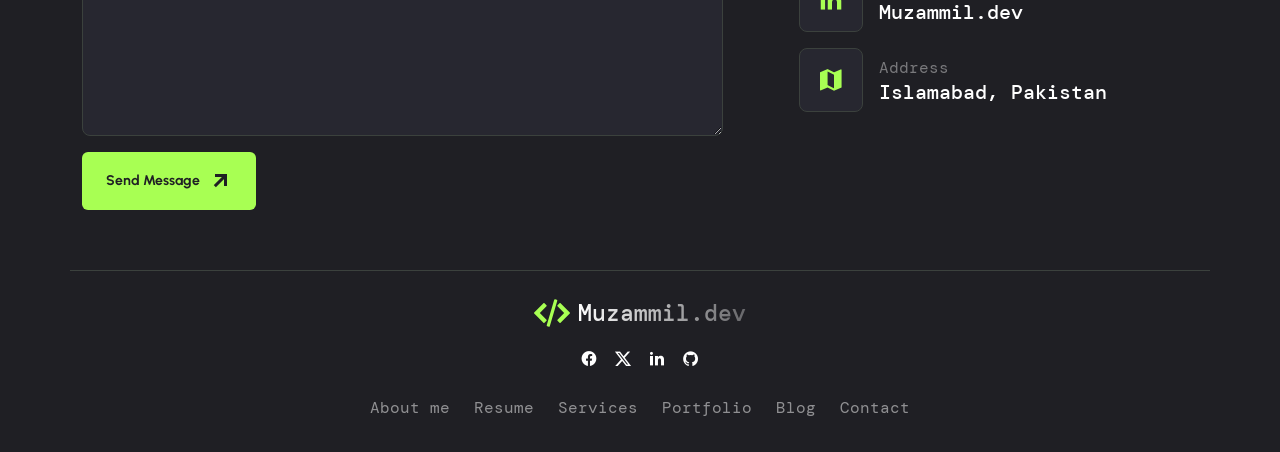
==== commit 38cdedf0: "Update cooperation contact links and set experience heading to +03 years on homepage" ====
--- a/index.html
+++ b/index.html
@@ -1,1766 +1,3531 @@
-﻿<!doctype html>
-<html lang="en" data-bs-theme="dark">
-
-<head>
-    <meta charset="UTF-8" />
-    <meta name="viewport" content="width=device-width, initial-scale=1.0" />
-    <meta http-equiv="x-ua-compatible" content="ie=edge" />
-    <title>Muzammil - Web & App developer</title>
-    <script src="assets/js/vendors/color-modes.js"></script>
-    <!-- Favicon icon-->
-    <link rel="shortcut icon" type="image/x-icon" href="assets/imgs/template/favicon-gradient.svg" />
-    <!-- Libs CSS -->
-    <link rel="stylesheet" href="assets/css/vendors/bootstrap.min.css" />
-    <link rel="stylesheet" href="assets/css/vendors/swiper-bundle.min.css" />
-    <link rel="stylesheet" href="assets/css/vendors/aos.css" />
-    <link rel="stylesheet" href="assets/css/vendors/odometer.css" />
-    <link rel="stylesheet" href="assets/css/vendors/carouselTicker.css" />
-    <link rel="stylesheet" href="assets/css/vendors/magnific-popup.css" />
-    <link rel="stylesheet" href="assets/fonts/remixicon/remixicon.css" />
-    <link rel="stylesheet" href="assets/fonts/satoshi/satoshi.css" />
-    <!-- Fonts -->
-    <link rel="preconnect" href="https://fonts.googleapis.com" />
-    <link rel="preconnect" href="https://fonts.gstatic.com" crossorigin />
-    <link
-        href="https://fonts.googleapis.com/css2?family=DM+Mono:wght@300;400;500&family=Playfair+Display:wght@400..900&family=Urbanist:wght@100..900&display=swap"
-        rel="stylesheet" />
-    <!-- Main CSS -->
-    <link rel="stylesheet" href="assets/css/main.css" />
-    <link rel="stylesheet" href="assets/css/responsive-fixes.css?v=2" />
-
-</head>
-
-<body class="home-page-2">
-    <!-- prettier-ignore -->
-    <!--Preloader-->
-    <div id="preloader">
-        <div class="loader-cover">
-            <div class="loader-container">
-                <div class="loader-icon-2"></div>
-            </div>
-        </div>
-    </div>
-    <!--Preloader-end -->
-
-    <!-- Navbar -->
-    <header>
-        <div class="container position-relative">
-            <div class="position-relative">
-                <nav class="navbar navbar-expand-lg navbar-home-2 flex-nowrap z-999 p-0 border border-1 rounded-3">
-                    <a href="#"
-                        class="navbar-menu p-4 text-center square-100 menu-tigger icon_80 icon-shape d-none d-md-flex"
-                        data-bs-target=".offCanvas__info" aria-controls="offCanvas__info">
-                        <i class="ri-menu-2-line"></i>
-                    </a>
-                    <div class="container py-3 px-4">
-                        <a class="navbar-brand d-flex main-logo align-items-center" href="index.html">
-                            <img src="assets/imgs/home-page-2/template/favicon.svg" alt="zelio" />
-                            <span class="fs-4 ms-2">Muzammil.dev</span>
-                        </a>
-                        <div class="d-none d-lg-flex">
-                            <div class="collapse navbar-collapse" id="navbarSupportedContent">
-                                <ul class="navbar-nav me-auto mb-2 mb-lg-0">
-                                    <li class="nav-item">
-                                        <a class="nav-link active" href="#about">About me</a>
-                                    </li>
-
-                                    <li class="nav-item">
-                                        <a class="nav-link" href="#resume">Resume</a>
-                                    </li>
-                                    <li class="nav-item">
-                                        <a class="nav-link" href="#services">Services</a>
-                                    </li>
-
-                                    <li class="nav-item">
-                                        <a class="nav-link" href="#portfolio">Portfolio</a>
-                                    </li>
-
-                                    <li class="nav-item">
-                                        <a class="nav-link" href="#blog">Blog</a>
-                                    </li>
-                                    <li class="nav-item">
-                                        <a class="nav-link" href="#contact">Contact</a>
-                                    </li>
-                                </ul>
-                            </div>
-                        </div>
-                        <div class="navbar-social d-flex align-items-center pe-5 pe-lg-0 me-5 me-lg-0">
-                            <div class="d-md-flex d-none gap-3">
-                                <a href="https://www.facebook.com/muzammil.ahmed.4">
-                                    <i class="ri-facebook-circle-fill fs-18"></i>
-                                </a>
-                                <a href="http://twitter.com">
-                                    <i class="ri-twitter-x-fill fs-18"></i>
-                                </a>
-                                <a href="https://www.linkedin.com/in/muzammil-ahmed-903911263/">
-                                    <i class="ri-linkedin-fill fs-18"></i>
-                                </a>
-                                <a href="https://github.com/Muzammil309">
-                                    <i class="ri-github-fill fs-18"></i>
-                                </a>
-                            </div>
-                            <div class="burger-icon burger-icon-white border rounded-3">
-                                <span class="burger-icon-top"></span>
-                                <span class="burger-icon-mid"></span>
-                                <span class="burger-icon-bottom"></span>
-                            </div>
-                        </div>
-                    </div>
-                    <div
-                        class="dark-light-switcher pe-10 pe-lg-0 pe-0 ps-md-5 ps-0 ps-lg-4 pe-lg-4 d-flex justify-content-center align-items-center icon_80 @@classList">
-                        <i class="ri-sun-fill text-warning"></i>
-                        <i class="ri-contrast-2-line text-white"></i>
-                    </div>
-
-                </nav>
-            </div>
-            <!-- offCanvas-menu -->
-            <div class="offCanvas__info style-2">
-                <div class="offCanvas__close-icon menu-close">
-                    <button><i class="ri-close-line"></i></button>
-                </div>
-                <div class="offCanvas__logo mb-5">
-                    <h3 class="mb-0">Get in touch</h3>
-                </div>
-                <div class="offCanvas__side-info mb-30">
-                    <div class="contact-list mb-30">
-                        <p class="fs-6 fw-medium text-200 mb-5">I'm always excited to take on new projects and
-                            collaborate with innovative minds.</p>
-                        <div class="mb-3">
-                            <span class="text-400 fs-5">Phone Number</span>
-                            <p class="mb-0">+923338989309</p>
-                        </div>
-                        <div class="mb-3">
-                            <span class="text-400 fs-5">Email</span>
-                            <p class="mb-0">alisam991@gmail.com</p>
-                        </div>
-                        <div class="mb-3">
-                            <span class="text-400 fs-5">Linkedin</span>
-                            <p class="mb-0">Muzammil-Developer</p>
-                        </div>
-                        <div class="mb-3">
-                            <span class="text-400 fs-5">Address</span>
-                            <p class="mb-0">Islamabad, Pakistan</p>
-                        </div>
-                    </div>
-
-                    <div class="contact-list">
-                        <p class="text-400 fs-5 mb-2">Social</p>
-                        <div class="d-md-flex d-none gap-3">
-                            <a href="https://www.facebook.com/muzammil.ahmed.4">
-                                <i class="ri-facebook-circle-fill fs-18"></i>
-                            </a>
-                            <a href="https://twitter.com/">
-                                <i class="ri-twitter-x-fill fs-18"></i>
-                            </a>
-                            <a href="https://www.linkedin.com/in/muzammil-ahmed-903911263/">
-                                <i class="ri-linkedin-fill fs-18"></i>
-                            </a>
-                            <a href="https://github.com/Muzammil309">
-                                <i class="ri-github-fill fs-18"></i>
-                            </a>
-                        </div>
-                    </div>
-                </div>
-            </div>
-            <div class="offCanvas__overly"></div>
-            <div class="mobile-header-active mobile-header-wrapper-style perfect-scrollbar button-bg-2">
-                <div class="mobile-header-wrapper-inner">
-                    <div class="mobile-header-logo">
-                        <a class="d-flex main-logo align-items-center d-inline-flex" href="index.html">
-                            <img src="assets/imgs/footer-1/logo.svg" alt="zelio" />
-                            <span class="fs-4 ms-2 text-dark">muzammil.design</span>
-                        </a>
-                        <div class="burger-icon burger-icon-white border rounded-3">
-                            <span class="burger-icon-top"></span>
-                            <span class="burger-icon-mid"></span>
-                            <span class="burger-icon-bottom"></span>
-                        </div>
-                    </div>
-                    <div class="mobile-header-content-area">
-                        <div class="perfect-scroll">
-                            <div class="mobile-menu-wrap mobile-header-border">
-                                <nav>
-                                    <ul class="mobile-menu font-heading ps-0">
-                                        <li class="nav-item">
-                                            <a class="nav-link active" href="index.html">Home</a>
-                                        </li>
-
-                                        <li class="nav-item">
-                                            <a class="nav-link" href="services.html">Services</a>
-                                        </li>
-                                        <li class="nav-item">
-                                            <a class="nav-link" href="work.html">Portfolio</a>
-                                        </li>
-
-                                        <li class="nav-item">
-                                            <a class="nav-link" href="pricing.html">Pricing</a>
-                                        </li>
-
-                                        <li class="nav-item">
-                                            <a class="nav-link" href="blog-list.html">Blog</a>
-                                        </li>
-                                        <li class="nav-item">
-                                            <a class="nav-link" href="#contact">Contact</a>
-                                        </li>
-                                    </ul>
-                                </nav>
-                            </div>
-                        </div>
-                    </div>
-                </div>
-            </div>
-
-        </div>
-    </header>
-
-    <main>
-        <!-- prettier-ignore -->
-        <!--Home 2 Section 1-->
-        <section id="about" class="section-hero-2 position-relative pt-130 pb-3">
-            <div class="container hero-2">
-                <div class="border border-1 rounded-3">
-                    <div class="box-linear-animation position-relative z-1">
-                        <div class="row align-items-end py-60">
-                            <div class="col-lg-5 ps-lg-5 text-lg-start text-center">
-                                <div class="position-relative mb-lg-0 mb-5">
-                                    <img src="assets/imgs/home-page-2/hero-1/Muzamil-dp.jpeg" alt="Muzammil"
-                                        style="aspect-ratio: 1 / 1; object-fit: cover; object-position: center 10%; width: 100%; height: auto; clip-path: polygon(50% 0%, 100% 25%, 100% 75%, 50% 100%, 0% 75%, 0% 25%);" />
-                                    <div class="position-absolute end-0 top-100 translate-middle-y icon-decorate">
-                                        <img src="assets/imgs/home-page-2/hero-1/icon.svg" alt="zelio" />
-                                    </div>
-                                </div>
-                            </div>
-                            <div class="col-lg-6 mx-lg-auto col-md-12">
-                                <div class="p-lg-0 p-md-8 p-3">
-                                    <div class="text-secondary-2 d-flex align-items-center">
-                                        &lt;span&gt;
-                                        <div class="text-dark">
-                                            <div class="typewriter">
-                                                <h1 class="fs-6 fw-medium">Hey, I'm Muzammil</h1>
-                                            </div>
-                                        </div>
-                                        &lt;/span&gt;
-                                    </div>
-                                    <h1 class="fs-50 my-3">Mid-level <span class="text-linear-4">{Full Stack}</span>Web &
-                                        App developer<span class="flicker">_</span></h1>
-                                    <p class="mb-6 text-secondary-2">&lt;p&gt;<span class="text-dark">With expertise in
-                                            cutting-edge technologies such as</span> <span
-                                            class="text-secondary-2">Wordpress</span>, <span
-                                            class="text-secondary-2">React</span>, <span
-                                            class="text-secondary-2">NodeJs</span>, and <span
-                                            class="text-secondary-2">SEO</span><span class="text-dark">... I deliver
-                                            web solutions that are both innovative and robust.</span>&lt;/p&gt;</p>
-                                    <div class="row">
-                                        <div class="col-7">
-                                            <!-- Carausel Scroll -->
-                                            <div
-                                                class="carouselTicker carouselTicker-left position-relative z-1 mt-lg-0 mt-8">
-                                                <ul class="carouselTicker__list ">
-                                                    <li class="carouselTicker__item">
-                                                        <a href="#" class="brand-logo icon_60 icon-shape rounded-3">
-                                                            <img src="assets/imgs/home-page-2/hero-1/icon-1.svg"
-                                                                alt="brand" />
-                                                        </a>
-                                                    </li>
-                                                    <li class="carouselTicker__item">
-                                                        <a href="#" class="brand-logo icon_60 icon-shape rounded-3">
-                                                            <img src="assets/imgs/home-page-2/hero-1/icon-2.svg"
-                                                                alt="brand" />
-                                                        </a>
-                                                    </li>
-                                                    <li class="carouselTicker__item">
-                                                        <a href="#" class="brand-logo icon_60 icon-shape rounded-3">
-                                                            <img src="assets/imgs/home-page-2/hero-1/image2vector3.svg"
-                                                                alt="brand" />
-                                                        </a>
-                                                    </li>
-                                                    <li class="carouselTicker__item">
-                                                        <a href="#" class="brand-logo icon_60 icon-shape rounded-3">
-                                                            <img src="assets/imgs/home-page-2/hero-1/icon-4.svg"
-                                                                alt="brand" />
-                                                        </a>
-                                                    </li>
-                                                    <li class="carouselTicker__item">
-                                                        <a href="#" class="brand-logo icon_60 icon-shape rounded-3">
-                                                            <img src="assets/imgs/home-page-2/hero-1/icon-5.svg"
-                                                                alt="brand" />
-                                                        </a>
-                                                    </li>
-                                                </ul>
-                                            </div>
-                                        </div>
-                                        <div class="col-5 d-flex align-items-end">
-                                            <span class="fs-6 text-300 mb-2">...and more</span>
-                                        </div>
-                                    </div>
-                                    <a href="MuzammilAhmedKhanResume.pdf" class="btn me-2 text-300 ps-0 mt-4"
-                                        target="openwindow">
-                                        <i class="ri-download-line text-primary-2"></i>
-                                        [ Download my CV ]
-                                    </a>
-                                </div>
-                            </div>
-                        </div>
-                    </div>
-                </div>
-            </div>
-            <div class="background position-absolute top-0 start-0 w-100 h-100">
-                <img class="bg-w" src="assets/imgs/home-page-2/hero-1/bg.png" alt="zelio" />
-                <img class="bg-d" src="assets/imgs/home-page-2/hero-1/bg-dark.png" alt="zelio" />
-            </div>
-        </section>
-
-        <!--Static 2-->
-        <div class="section-static-1 z-0">
-            <div class="container position-relative z-1">
-                <div class="bg-3 py-60 border border-1 rounded-3 position-relative overflow-hidden">
-                    <div class="inner">
-                        <div class="row align-items-center justify-content-lg-around justify-content-center">
-                            <div class="col-lg-auto col-md-6 text-center text-lg-start">
-                                <div class="counter-item-cover counter-item">
-                                    <div class="content mx-auto">
-                                        <i class="ri-shape-line text-primary-2"></i>
-                                        <h2 class="text-300 my-0 fs-50">
-                                            <span class="odometer text-dark fw-medium" data-count="3"></span>
-                                            <span class="fs-50 text-300 mb-0">+</span>
-                                        </h2>
-                                        <p class="fs-6 mb-0 text-dark">Year Experience</p>
-                                    </div>
-                                </div>
-                            </div>
-                            <div class="col-lg-auto col-md-6 text-center text-lg-start">
-                                <div class="counter-item-cover counter-item">
-                                    <div class="content mx-auto">
-                                        <i class="ri-computer-line text-primary-2"></i>
-                                        <h2 class="text-300 my-0 fs-50">
-                                            <span class="odometer text-dark fw-medium" data-count="60"></span>
-                                            <span class="fs-50 text-300 mb-0">+</span>
-                                        </h2>
-                                        <p class="fs-6 mb-0 text-dark">Projects Completed</p>
-                                    </div>
-                                </div>
-                            </div>
-                            <div class="col-lg-auto col-md-6 text-center text-lg-start">
-                                <div class="counter-item-cover counter-item">
-                                    <div class="content mx-auto">
-                                        <i class="ri-service-line text-primary-2"></i>
-                                        <h2 class="text-300 my-0 fs-50">
-                                            <span class="odometer text-dark fw-medium" data-count="100"></span>
-                                            <span class="fs-50 text-300 mb-0">+</span>
-                                        </h2>
-                                        <p class="fs-6 mb-0 text-dark">Satisfied Clients</p>
-                                    </div>
-                                </div>
-                            </div>
-                            <div class="col-lg-auto col-md-6 text-center text-lg-start">
-                                <div class="counter-item-cover counter-item">
-                                    <div class="content mx-auto">
-                                        <i class="ri-award-line text-primary-2"></i>
-                                        <h2 class="text-300 my-0 fs-50">
-                                            <span class="odometer text-dark fw-medium" data-count="8"></span>
-                                            <span class="fs-50 text-300 mb-0">+</span>
-                                        </h2>
-                                        <p class="fs-6 mb-0 text-dark">Awards Winner</p>
-                                    </div>
-                                </div>
-                            </div>
-                        </div>
-                    </div>
-                    <div class="background position-absolute top-0 start-0 w-100 h-100 filter-invert"
-                        data-background="assets/imgs/home-page-2/static/bg.png"></div>
-                </div>
-            </div>
-        </div>
-
-        <!-- coporation -->
-        <section class="section-coporation">
-            <div class="container pt-5">
-                <div class="row">
-                    <div class="col-lg-8">
-                        <div class="rounded-3 border border-1 position-relative overflow-hidden">
-                            <div class="box-linear-animation">
-                                <div class="p-lg-8 p-md-6 p-3">
-                                    <div class="d-flex align-items-center">
-                                        <svg class="text-primary-2 me-2" xmlns="http://www.w3.org/2000/svg" width="5"
-                                            height="6" viewBox="0 0 5 6" fill="none">
-                                            <circle cx="2.5" cy="3" r="2.5" fill="#A8FF53" />
-                                        </svg>
-                                        <span class="text-linear-4 d-flex align-items-center"> Cooperation </span>
-                                    </div>
-                                    <h3 class="fw-medium">
-                                        More than +168 <span class="text-300">companies <br /></span> trusted <span
-                                            class="text-300">worldwide_</span>
-                                    </h3>
-                                    <div class="my-5 border border-1 rounded-2 p-3">
-                                        <!-- Carausel Scroll -->
-                                        <div class="carouselTicker carouselTicker-left position-relative z-1">
-                                            <ul class="carouselTicker__list m-0">
-                                                <li class="carouselTicker__item">
-                                                    <svg xmlns="http://www.w3.org/2000/svg" width="70" height="29"
-                                                        viewBox="0 0 70 29" fill="none">
-                                                        <path
-                                                            d="M4.87461 11.1705C4.87461 10.4284 5.49116 10.1429 6.51233 10.1429C7.97664 10.1429 9.82629 10.5806 11.2906 11.3608V6.88882C9.69142 6.26083 8.11151 6.01344 6.51233 6.01344C2.60108 6.01344 0 8.03061 0 11.3989C0 16.6512 7.32155 15.8138 7.32155 18.0784C7.32155 18.9538 6.55086 19.2392 5.4719 19.2392C3.87272 19.2392 1.83039 18.5922 0.21194 17.7168V22.2459C2.00379 23.0071 3.81491 23.3306 5.4719 23.3306C9.47948 23.3306 12.2347 21.3706 12.2347 17.9642C12.2154 12.2933 4.87461 13.3019 4.87461 11.1705ZM17.8993 2.20747L13.1981 3.19702L13.1788 18.44C13.1788 21.2564 15.3175 23.3306 18.169 23.3306C19.7489 23.3306 20.905 23.0452 21.5408 22.7027V18.8396C20.9242 19.087 17.88 19.9624 17.88 17.1459V10.3903H21.5408V6.33695H17.88L17.8993 2.20747ZM27.5329 7.74516L27.2246 6.33695H23.0629V22.9881H27.8797V11.7034C29.0165 10.2381 30.9432 10.5045 31.5405 10.7138V6.33695C30.9239 6.10859 28.6697 5.68994 27.5329 7.74516ZM32.7158 6.33695H37.5518V22.9881H32.7158V6.33695ZM32.7158 4.89068L37.5518 3.86307V0L32.7158 1.00858V4.89068ZM47.6094 6.01344C45.7212 6.01344 44.5073 6.88882 43.833 7.49778L43.5825 6.31792H39.3437V28.5068L44.1605 27.4982L44.1798 22.1127C44.8734 22.6075 45.8946 23.3116 47.5901 23.3116C51.0389 23.3116 54.1795 20.5713 54.1795 14.5388C54.1602 9.02017 50.9811 6.01344 47.6094 6.01344ZM46.4533 19.125C45.3166 19.125 44.6422 18.7254 44.1798 18.2306L44.1605 11.1705C44.6615 10.6187 45.3551 10.2381 46.4533 10.2381C48.2066 10.2381 49.4205 12.1791 49.4205 14.672C49.4205 17.222 48.2259 19.125 46.4533 19.125ZM69.3621 14.7291C69.3621 9.85748 66.9729 6.01344 62.4066 6.01344C57.821 6.01344 55.0465 9.85748 55.0465 14.6911C55.0465 20.4191 58.3219 23.3116 63.0231 23.3116C65.3159 23.3116 67.05 22.7978 68.3602 22.0747V18.2687C67.05 18.9157 65.5472 19.3153 63.6397 19.3153C61.7708 19.3153 60.1138 18.6683 59.9019 16.4228H69.3235C69.3235 16.1754 69.3621 15.1859 69.3621 14.7291ZM59.8441 12.9213C59.8441 10.7709 61.1735 9.87651 62.3873 9.87651C63.5626 9.87651 64.815 10.7709 64.815 12.9213H59.8441Z"
-                                                            fill="#607B96" />
-                                                    </svg>
-                                                </li>
-                                                <li class="carouselTicker__item">
-                                                    <svg xmlns="http://www.w3.org/2000/svg" width="82" height="27"
-                                                        viewBox="0 0 82 27" fill="none">
-                                                        <path
-                                                            d="M20.1603 9.55189H10.5918V12.3912H17.3779C17.0428 16.373 13.73 18.0708 10.6032 18.0708C6.60306 18.0708 3.1121 14.9233 3.1121 10.5115C3.1121 6.21388 6.43984 2.90391 10.6122 2.90391C13.8313 2.90391 15.7279 4.95618 15.7279 4.95618L17.7161 2.89756C17.7161 2.89756 15.1644 0.0566406 10.5106 0.0566406C4.58445 0.0566406 0 5.05836 0 10.4608C0 15.7549 4.31229 20.9166 10.6617 20.9166C16.2457 20.9166 20.3334 17.0911 20.3334 11.4345C20.3334 10.2409 20.16 9.55123 20.16 9.55123L20.1603 9.55189Z"
-                                                            fill="#607B96" />
-                                                        <path
-                                                            d="M27.9974 7.49609C24.0711 7.49609 21.2573 10.5658 21.2573 14.1457C21.2573 17.7785 23.9867 20.905 28.0434 20.905C31.7158 20.905 34.7248 18.098 34.7248 14.2236C34.7248 9.78311 31.2248 7.49609 27.9974 7.49609ZM28.0364 10.1297C29.9671 10.1297 31.7967 11.6906 31.7967 14.206C31.7967 16.6681 29.9749 18.2734 28.0275 18.2734C25.8878 18.2734 24.1998 16.5598 24.1998 14.1865C24.1998 11.864 25.867 10.1297 28.0364 10.1297Z"
-                                                            fill="#607B96" />
-                                                        <path
-                                                            d="M42.6563 7.49609C38.7303 7.49609 35.9165 10.5658 35.9165 14.1457C35.9165 17.7785 38.6456 20.905 42.7026 20.905C46.3751 20.905 49.3837 18.098 49.3837 14.2236C49.3837 9.78311 45.8841 7.49609 42.6563 7.49609ZM42.6956 10.1297C44.6261 10.1297 46.4559 11.6906 46.4559 14.206C46.4559 16.6681 44.6341 18.2734 42.6866 18.2734C40.547 18.2734 38.859 16.5598 38.859 14.1865C38.859 11.864 40.5259 10.1297 42.6956 10.1297Z"
-                                                            fill="#607B96" />
-                                                        <path
-                                                            d="M57.0335 7.50293C53.4298 7.50293 50.5972 10.6594 50.5972 14.2023C50.5972 18.2377 53.8811 20.9138 56.9715 20.9138C58.8821 20.9138 59.8983 20.1554 60.6484 19.2845V20.6068C60.6484 22.9196 59.2441 24.3048 57.1242 24.3048C55.0762 24.3048 54.0492 22.7823 53.692 21.9181L51.1153 22.9953C52.0296 24.9281 53.8696 26.9439 57.1453 26.9439C60.7286 26.9439 63.4593 24.6869 63.4593 19.9535V7.90608H60.6484V9.04174C59.784 8.11048 58.602 7.50319 57.0335 7.50319V7.50293ZM57.2945 10.1311C59.0613 10.1311 60.8755 11.6399 60.8755 14.2164C60.8755 16.8353 59.0652 18.2786 57.2552 18.2786C55.334 18.2786 53.5463 16.7183 53.5463 14.2413C53.5463 11.6674 55.403 10.1311 57.2945 10.1311Z"
-                                                            fill="#607B96" />
-                                                        <path
-                                                            d="M75.9577 7.48633C72.5584 7.48633 69.7041 10.1912 69.7041 14.1818C69.7041 18.4051 72.8855 20.9097 76.2845 20.9097C79.1209 20.9097 80.8619 19.3578 81.9008 17.9671L79.5832 16.4251C78.982 17.3586 77.9763 18.2706 76.2985 18.2706C74.4138 18.2706 73.5471 17.2384 73.0101 16.2389L81.9998 12.5086L81.5331 11.4154C80.6649 9.27464 78.6389 7.48699 75.958 7.48699L75.9577 7.48633ZM76.0749 10.065C77.2997 10.065 78.1814 10.7161 78.5558 11.4972L72.5523 14.0065C72.2936 12.0636 74.1339 10.065 76.0749 10.065Z"
-                                                            fill="#607B96" />
-                                                        <path d="M65.4185 20.5117H68.3715V0.75H65.4185V20.5117Z"
-                                                            fill="#607B96" />
-                                                    </svg>
-                                                </li>
-                                                <li class="carouselTicker__item">
-                                                    <svg xmlns="http://www.w3.org/2000/svg" width="106" height="17"
-                                                        viewBox="0 0 106 17" fill="none">
-                                                        <path fill-rule="evenodd" clip-rule="evenodd"
-                                                            d="M58.1252 7.94734C58.1252 7.94734 57.0947 7.30966 56.4563 7.06293C56.4563 7.06293 54.4825 6.14806 54.0908 5.71279C54.0908 5.71279 53.3221 4.98768 53.7718 4.14627C53.7718 4.14627 53.9605 3.59524 54.7735 3.59524C54.7735 3.59524 55.8319 3.65343 55.8319 4.52331V5.75047H59.6249L59.6177 3.94323C59.6177 3.94323 59.9094 0.982882 55.1499 0.853224C55.1499 0.853224 51.4071 0.607128 50.3335 2.62344C50.3335 2.62344 49.912 3.07263 49.912 4.63906V5.77096C49.912 5.77096 49.8691 7.07753 50.5364 7.91823C50.5364 7.91823 50.9136 8.46934 51.8424 9.07857C51.8424 9.07857 53.7282 10.0947 54.8594 10.6755C54.8594 10.6755 56.0026 11.3278 55.8517 12.365C55.8517 12.365 55.7591 13.4307 54.6558 13.3871C54.6558 13.3871 53.6469 13.3414 53.6469 12.2969V11.0704H49.6052V12.8526C49.6052 12.8526 49.4914 16.2601 54.6861 16.2601C54.6861 16.2601 59.6475 16.3613 59.8796 12.7626V11.3125C59.8796 11.3125 60.0544 9.10765 58.1252 7.94734Z"
-                                                            fill="#607B96" />
-                                                        <path fill-rule="evenodd" clip-rule="evenodd"
-                                                            d="M38.707 1.27637L37.437 9.23578H37.1401L35.9266 1.34766H29.5905L29.2734 15.7609H33.0248L33.0697 4.90097H33.3646L35.3532 15.7586H39.2998L41.264 4.90508H41.5252L41.6157 15.7609H45.3867L44.9812 1.27637H38.707Z"
-                                                            fill="#607B96" />
-                                                        <path fill-rule="evenodd" clip-rule="evenodd"
-                                                            d="M16.3758 1.33594L13.8799 15.7443H17.9182L19.3965 4.57253H19.7288L21.2067 15.7443H25.2446L22.7492 1.33594H16.3758Z"
-                                                            fill="#607B96" />
-                                                        <path fill-rule="evenodd" clip-rule="evenodd"
-                                                            d="M101.117 7.7482V9.87433H102.152V12.156C102.152 13.2706 101.199 13.2911 101.199 13.2911C100.04 13.2911 100.084 12.2314 100.084 12.2314V4.33936C100.084 3.52635 101.112 3.48274 101.112 3.48274C102.1 3.48274 102.107 4.45248 102.107 4.45248V5.65252H105.909C106.033 3.31072 105.566 2.74378 105.566 2.74378C104.623 0.625534 101.055 0.74136 101.055 0.74136C95.5718 0.74136 96.1797 4.94863 96.1797 4.94863V12.5793C96.2975 16.5253 101.7 16.1251 101.792 16.1198C104.196 15.8538 104.922 15.0904 104.922 15.0904C105.59 14.5943 105.762 13.9076 105.762 13.9076C105.952 13.5074 106 12.2314 106 12.2314V7.7482H101.117Z"
-                                                            fill="#607B96" />
-                                                        <path fill-rule="evenodd" clip-rule="evenodd"
-                                                            d="M88.513 10.093H88.3478L84.4879 1.27923H79.8726V15.7628H83.6293L83.4041 6.94997H83.5716L87.5693 15.7628H92.0468V1.27832H88.2422L88.513 10.093Z"
-                                                            fill="#607B96" />
-                                                        <path fill-rule="evenodd" clip-rule="evenodd"
-                                                            d="M70.6993 12.1537C70.6993 12.1537 70.7542 13.3424 69.6522 13.3424C69.6522 13.3424 68.4925 13.4046 68.4925 12.1834L68.4813 1.28809H64.3594V12.0968C64.3594 12.0968 63.9366 16.1876 69.7097 16.1876C69.7097 16.1876 74.7265 16.2472 74.7265 12.284V1.28878H70.6993V12.1537Z"
-                                                            fill="#607B96" />
-                                                        <path fill-rule="evenodd" clip-rule="evenodd"
-                                                            d="M8.51902 7.94724C8.51902 7.94724 7.48907 7.30956 6.85066 7.06284C6.85066 7.06284 4.87739 6.14931 4.48648 5.71269C4.48648 5.71269 3.71711 4.98701 4.16769 4.14685C4.16769 4.14685 4.35544 3.59577 5.1678 3.59577C5.1678 3.59577 6.22688 3.65337 6.22688 4.52321V5.75037H10.0213L10.0134 3.94246C10.0134 3.94246 10.3038 0.982766 5.54555 0.853129C5.54555 0.853129 5.18697 0.829951 4.66115 0.856468C4.66115 0.856468 1.77889 1.01124 0.748227 2.59226C0.742932 2.6035 0.734396 2.61275 0.728469 2.62334C0.728469 2.62334 0.307645 3.07185 0.307645 4.63896V5.77082C0.307645 5.77082 0.264057 7.07673 0.932182 7.91818C0.932182 7.91818 1.30859 8.46921 2.23804 9.07847C2.23804 9.07847 4.12264 10.0939 5.25447 10.6747C5.25447 10.6747 6.39811 11.327 6.24743 12.3649C6.24743 12.3649 6.15409 13.4307 5.05138 13.387C5.05138 13.387 4.04262 13.3413 4.04262 12.2968V11.0697H0.000197613V12.8525C0.000197613 12.8525 -0.113021 16.26 5.08051 16.26C5.08051 16.26 10.0418 16.3611 10.2746 12.7625V11.3131C10.2746 11.3131 10.4486 9.10756 8.51902 7.94724Z"
-                                                            fill="#607B96" />
-                                                    </svg>
-                                                </li>
-                                                <li class="carouselTicker__item">
-                                                    <svg xmlns="http://www.w3.org/2000/svg" width="113" height="27"
-                                                        viewBox="0 0 113 27" fill="none">
-                                                        <path
-                                                            d="M29.4665 18.7916C29.4665 19.1072 29.3404 19.4107 29.1175 19.6338L23.7611 24.9696C23.6944 25.0367 23.6091 25.0824 23.5163 25.101C23.4234 25.1197 23.327 25.1103 23.2395 25.0742C23.1519 25.0381 23.0772 24.9769 23.0247 24.8983C22.9722 24.8197 22.9444 24.7273 22.9448 24.6329V12.6859L29.3939 6.29883H29.4686L29.4665 18.7916Z"
-                                                            fill="#607B96" />
-                                                        <path
-                                                            d="M25.1895 2.03292C25.0999 1.94368 24.9783 1.89355 24.8516 1.89355C24.7248 1.89355 24.6032 1.94368 24.5136 2.03292L16.5491 9.96576H16.4381V18.9187L16.5491 19.1539L29.4634 6.2893L25.1895 2.03292ZM3.63379 18.7921C3.63379 19.1097 3.75991 19.4112 3.98389 19.6343L9.33928 24.9701C9.40591 25.0375 9.49122 25.0836 9.58428 25.1024C9.67734 25.1213 9.77393 25.112 9.86169 25.0759C9.94944 25.0397 10.0244 24.9783 10.0769 24.8995C10.1294 24.8207 10.1571 24.728 10.1565 24.6334V12.6864L3.70946 6.30035H3.6348L3.63379 18.7921Z"
-                                                            fill="#607B96" />
-                                                        <path
-                                                            d="M8.58561 2.03292C8.49594 1.94368 8.37437 1.89355 8.24762 1.89355C8.12087 1.89355 7.9993 1.94368 7.90963 2.03292L3.63379 6.2903L16.5481 19.1549V9.96677L8.58662 2.03292H8.58561ZM37.4803 18.7921V6.87423H40.6685V8.47427C41.4051 7.26017 42.4745 6.65212 43.9243 6.65212C45.3742 6.65212 46.4668 7.27525 47.2467 8.56171C48.4958 7.25213 49.4543 6.65212 50.9475 6.65212C53.6454 6.65212 55.1628 8.1617 55.1628 10.9397V18.8021H51.7294V12.3387C51.7294 10.6723 51.3733 9.91752 50.0576 9.91752C48.7188 9.91752 47.9964 10.7386 47.9964 12.3387V18.8021H44.5297V12.3387C44.5297 10.6723 44.1736 9.91752 42.8569 9.91752C41.5191 9.91752 40.7967 10.7386 40.7967 12.3387V18.8021L37.4803 18.7921ZM59.4023 8.41899C60.0564 7.75919 60.8489 7.25155 61.7229 6.93241C62.5969 6.61326 63.531 6.4905 64.4582 6.57289C65.3854 6.65529 66.2829 6.94081 67.0864 7.40903C67.8899 7.87726 68.5796 8.5166 69.1062 9.28132C69.8114 10.3032 70.1982 11.5098 70.218 12.7497C70.218 14.5488 69.6147 16.0363 68.412 17.2373C67.8215 17.8408 67.1133 18.3176 66.331 18.6386C65.5486 18.9595 64.7087 19.1178 63.8628 19.1037C62.0336 19.1037 60.5636 18.4805 59.3357 17.1941C58.1905 16.0156 57.5576 14.4351 57.5741 12.795C57.571 11.9811 57.7311 11.1747 58.045 10.4233C58.359 9.6718 58.8204 8.99038 59.4023 8.41899ZM63.884 15.7709C65.4448 15.7709 66.716 14.4603 66.716 12.8382C66.716 11.1939 65.4448 9.88536 63.884 9.88536C62.3232 9.88536 61.0519 11.1949 61.0519 12.8382C61.0519 14.4603 62.3454 15.7709 63.884 15.7709ZM72.6273 18.7921V6.87423H75.972L75.9266 8.47427C76.6631 7.27424 77.7769 6.65212 79.3599 6.65212C81.8359 6.65212 83.4411 8.20693 83.4411 10.9397V18.8021H79.9189V12.3387C79.9189 10.6723 79.5627 9.91752 78.2017 9.91752C76.8195 9.91752 76.0839 10.7386 76.0839 12.3387V18.8021L72.6273 18.7921ZM98.5366 8.41899C99.1907 7.75884 99.9831 7.2509 100.857 6.93154C101.731 6.61219 102.666 6.48931 103.593 6.57172C104.521 6.65412 105.418 6.93977 106.222 7.40821C107.025 7.87664 107.715 8.51628 108.242 9.28132C108.947 10.3033 109.333 11.5099 109.352 12.7497C109.352 14.5488 108.75 16.0363 107.545 17.2373C106.955 17.8407 106.247 18.3175 105.465 18.6385C104.683 18.9594 103.843 19.1177 102.997 19.1037C101.169 19.1037 99.6969 18.4805 98.47 17.1941C97.3251 16.0155 96.6925 14.435 96.7095 12.795C96.7062 11.9811 96.8661 11.1748 97.1799 10.4234C97.4937 9.67192 97.9549 8.99047 98.5366 8.41899ZM103.019 15.7709C104.58 15.7709 105.851 14.4603 105.851 12.8382C105.851 11.1939 104.58 9.88536 103.019 9.88536C101.458 9.88536 100.187 11.1949 100.187 12.8382C100.187 14.4603 101.48 15.7709 103.019 15.7709ZM86.0996 18.7921V16.3036L91.0272 9.95169H86.0986V6.87423H94.9953V9.6954L90.6488 15.7156H95.0851V18.8021L86.0986 18.7921H86.0996Z"
-                                                            fill="#607B96" />
-                                                    </svg>
-                                                </li>
-                                                <li class="list-inline-item">
-                                                    <svg xmlns="http://www.w3.org/2000/svg" width="57" height="19"
-                                                        viewBox="0 0 57 19" fill="none">
-                                                        <path
-                                                            d="M24.3191 18.297H19.7417L22.6027 0.713867H27.1805L24.3191 18.297Z"
-                                                            fill="#607B96" />
-                                                        <path
-                                                            d="M15.8906 0.713867L11.5261 12.807L11.0101 10.2027L11.0106 10.2037L9.46985 2.29746C9.46985 2.29746 9.28407 0.713867 7.29839 0.713867H0.0841857L0 1.01112C0 1.01112 2.20673 1.47016 4.78783 3.02177L8.76484 18.2966H13.5343L20.8172 0.713867H15.8906Z"
-                                                            fill="#607B96" />
-                                                        <path
-                                                            d="M51.896 18.2966H56.0992L52.4345 0.713867H48.7543C47.0545 0.713867 46.6406 2.0242 46.6406 2.0242L39.8145 18.2966H44.5854L45.5401 15.6854H51.3593L51.896 18.2966ZM46.8589 12.077L49.2646 5.49711L50.6177 12.077H46.8589Z"
-                                                            fill="#607B96" />
-                                                        <path
-                                                            d="M40.1722 4.94231L40.8249 1.16605C40.8249 1.16605 38.8092 0.399414 36.7078 0.399414C34.4362 0.399414 29.0421 1.39274 29.0421 6.2202C29.0421 10.7631 35.373 10.8195 35.373 13.2046C35.373 15.5896 29.6944 15.1635 27.8207 13.6589L27.1396 17.6064C27.1396 17.6064 29.1832 18.5997 32.307 18.5997C35.4304 18.5997 40.1435 16.9813 40.1435 12.58C40.1435 8.00839 33.7551 7.58274 33.7551 5.5956C33.7551 3.60752 38.2133 3.86291 40.1722 4.94231Z"
-                                                            fill="#607B96" />
-                                                        <path
-                                                            d="M11.0106 10.2037L9.46985 2.29746C9.46985 2.29746 9.28407 0.713867 7.29839 0.713867H0.0841857L0 1.01112C0 1.01112 3.46765 1.73025 6.79421 4.42241C9.97356 6.99605 11.0106 10.2037 11.0106 10.2037Z"
-                                                            fill="#607B96" />
-                                                    </svg>
-                                                </li>
-                                            </ul>
-                                        </div>
-                                        <div class="carouselTicker carouselTicker-right position-relative z-1">
-                                            <ul class="carouselTicker__list m-0">
-                                                <li class="carouselTicker__item">
-                                                    <svg xmlns="http://www.w3.org/2000/svg" width="94" height="28"
-                                                        viewBox="0 0 94 28" fill="none">
-                                                        <path
-                                                            d="M12.4321 0C5.56619 0 0 5.56601 0 12.432C0 19.2986 5.56619 24.8644 12.4321 24.8644C19.2983 24.8644 24.8642 19.2986 24.8642 12.432C24.8642 5.56651 19.2986 0.000625788 12.432 0.000625788L12.4321 0ZM18.1334 17.9305C17.9101 18.2967 17.433 18.4115 17.0679 18.1883C14.1485 16.404 10.474 16.001 6.14649 16.9895C5.72948 17.0852 5.31381 16.8237 5.21881 16.4069C5.12334 15.9899 5.38358 15.5742 5.80163 15.4791C10.5374 14.3965 14.5995 14.8625 17.8764 16.8649C18.2416 17.089 18.3574 17.5655 18.1332 17.9307L18.1334 17.9305ZM19.655 14.5459C19.3739 15.0021 18.7774 15.1451 18.3218 14.8651C14.9808 12.8113 9.88623 12.2164 5.93361 13.4162C5.42099 13.571 4.87958 13.2822 4.724 12.7705C4.56961 12.2578 4.85865 11.7175 5.37037 11.5616C9.88535 10.1917 15.4981 10.8552 19.3357 13.2135C19.7915 13.4939 19.9355 14.0908 19.6549 14.546L19.655 14.5459H19.655ZM19.7857 11.0209C15.7783 8.64107 9.16815 8.4221 5.3426 9.58325C4.7283 9.76955 4.07866 9.4228 3.89249 8.80847C3.70633 8.19388 4.05282 7.54469 4.66758 7.35789C9.05904 6.02471 16.3593 6.28241 20.9724 9.02092C21.525 9.34877 21.7063 10.0625 21.3787 10.6142C21.0521 11.1667 20.3366 11.349 19.7858 11.0209H19.7857ZM33.8236 11.477C31.6771 10.9651 31.295 10.6059 31.295 9.85097C31.295 9.13776 31.9665 8.65771 32.9649 8.65771C33.9329 8.65771 34.8926 9.0223 35.8989 9.77262C35.9293 9.79527 35.9675 9.80435 36.005 9.79834C36.0426 9.79271 36.0758 9.77205 36.0978 9.74114L37.1459 8.26359C37.189 8.2027 37.1772 8.11885 37.1192 8.07248C35.9216 7.11152 34.573 6.6443 32.9967 6.6443C30.6791 6.6443 29.0601 8.03512 29.0601 10.0253C29.0601 12.1593 30.4567 12.9149 32.87 13.4982C34.924 13.9713 35.2707 14.3677 35.2707 15.0764C35.2707 15.8614 34.5696 16.3496 33.4415 16.3496C32.1886 16.3496 31.1666 15.9276 30.0233 14.9374C29.995 14.913 29.9561 14.9019 29.9202 14.904C29.8823 14.907 29.8477 14.9244 29.8237 14.9535L28.6485 16.3522C28.5992 16.4101 28.6054 16.4968 28.6625 16.547C29.9926 17.7345 31.6286 18.3616 33.394 18.3616C35.8915 18.3616 37.5053 16.9972 37.5053 14.8851C37.5098 13.1021 36.4424 12.1148 33.8281 11.4788L33.8236 11.477ZM43.1555 9.35997C42.073 9.35997 41.1851 9.78638 40.4529 10.66V9.67662C40.4529 9.5989 40.39 9.53582 40.3125 9.53582H38.3904C38.3128 9.53582 38.25 9.5989 38.25 9.67662V20.6032C38.25 20.6809 38.3128 20.7441 38.3904 20.7441H40.3125C40.39 20.7441 40.4529 20.6809 40.4529 20.6032V17.1542C41.1852 17.9761 42.0733 18.3776 43.1555 18.3776C45.167 18.3776 47.2032 16.8292 47.2032 13.8693C47.2062 10.9087 45.1693 9.35985 43.1578 9.35985L43.1555 9.35997ZM44.9682 13.8693C44.9682 15.3765 44.0397 16.4283 42.7103 16.4283C41.3961 16.4283 40.4047 15.3288 40.4047 13.8693C40.4047 12.4099 41.3961 11.3102 42.7103 11.3102C44.0182 11.3101 44.9683 12.3861 44.9683 13.8691L44.9682 13.8693ZM52.4221 9.35997C49.8317 9.35997 47.8023 11.3546 47.8023 13.9014C47.8023 16.4207 49.8178 18.3944 52.3904 18.3944C54.99 18.3944 57.0256 16.4064 57.0256 13.8693C57.0256 11.341 55.0036 9.36022 52.422 9.36022L52.4221 9.35997ZM52.4221 16.4434C51.0443 16.4434 50.0056 15.3363 50.0056 13.8686C50.0056 12.3945 51.0084 11.3249 52.3904 11.3249C53.7771 11.3249 54.8228 12.432 54.8228 13.9008C54.8228 15.3745 53.8133 16.4434 52.4223 16.4434H52.4221ZM62.5572 9.53582H60.4421V7.37328C60.4421 7.29594 60.3795 7.23261 60.3018 7.23261H58.3801C58.3023 7.23261 58.2392 7.29594 58.2392 7.37328V9.53582H57.3151C57.2377 9.53582 57.1751 9.5989 57.1751 9.67662V11.3285C57.1751 11.4059 57.2377 11.4694 57.3151 11.4694H58.2392V15.7436C58.2392 17.4708 59.0989 18.3466 60.7944 18.3466C61.4839 18.3466 62.0558 18.2042 62.5949 17.8986C62.6387 17.8741 62.6658 17.8268 62.6658 17.7766V16.2037C62.6658 16.1552 62.6406 16.1093 62.599 16.0838C62.5572 16.0575 62.5051 16.0562 62.4622 16.0774C62.0919 16.2637 61.734 16.3497 61.3339 16.3497C60.7172 16.3497 60.4421 16.0697 60.4421 15.4422V11.4702H62.5572C62.6348 11.4702 62.6973 11.4069 62.6973 11.3293V9.67756C62.7003 9.5999 62.6379 9.53657 62.5592 9.53657L62.5572 9.53582ZM69.9265 9.54427V9.27868C69.9265 8.49732 70.2261 8.14882 70.898 8.14882C71.2987 8.14882 71.6205 8.22842 71.981 8.3487C72.0254 8.36259 72.0717 8.35571 72.1077 8.32911C72.1449 8.30245 72.1658 8.2599 72.1658 8.21478V6.59524C72.1658 6.53329 72.126 6.47847 72.0664 6.46013C71.6855 6.34687 71.1983 6.23066 70.4688 6.23066C68.6936 6.23066 67.7552 7.23042 67.7552 9.12067V9.52743H66.8318C66.7543 9.52743 66.6908 9.59064 66.6908 9.66811V11.3285C66.6908 11.4059 66.7543 11.4694 66.8318 11.4694H67.7552V18.0622C67.7552 18.1398 67.8178 18.203 67.8954 18.203H69.8174C69.895 18.203 69.9583 18.1398 69.9583 18.0622V11.4698H71.7528L74.5018 18.0609C74.1897 18.7535 73.8828 18.8912 73.4639 18.8912C73.1253 18.8912 72.7687 18.7902 72.4041 18.5907C72.3698 18.5718 72.3291 18.5686 72.2922 18.5801C72.2555 18.593 72.2246 18.6203 72.209 18.656L71.5576 20.0851C71.5266 20.1528 71.5531 20.232 71.6182 20.2671C72.2982 20.6353 72.9121 20.7924 73.6709 20.7924C75.0901 20.7924 75.8745 20.1315 76.566 18.353L79.9005 9.73663C79.9173 9.6932 79.9122 9.64427 79.8857 9.60578C79.8592 9.56767 79.8166 9.54464 79.77 9.54464H77.7691C77.7091 9.54464 77.6555 9.58275 77.6359 9.63907L75.5862 15.4939L73.3411 9.63526C73.3207 9.58069 73.2681 9.54464 73.2099 9.54464H69.9261L69.9265 9.54427ZM65.654 9.53582H63.7319C63.6543 9.53582 63.591 9.5989 63.591 9.67662V18.0622C63.591 18.1398 63.6543 18.203 63.7319 18.203H65.654C65.7315 18.203 65.7948 18.1398 65.7948 18.0622V9.67731C65.7949 9.63982 65.7801 9.6039 65.7536 9.57737C65.7271 9.55103 65.6912 9.53619 65.6538 9.53632L65.654 9.53582ZM64.7038 5.71764C63.9424 5.71764 63.3245 6.33398 63.3245 7.0955C63.3245 7.85739 63.9426 8.47448 64.7038 8.47448C65.465 8.47448 66.0822 7.85739 66.0822 7.0955C66.0822 6.3341 65.4647 5.71764 64.7046 5.71764H64.7038ZM81.5417 12.2318C80.781 12.2318 80.1891 11.6209 80.1891 10.8791C80.1891 10.1373 80.7887 9.51942 81.5488 9.51942C82.3095 9.51942 82.9014 10.1301 82.9014 10.8714C82.9014 11.6132 82.3016 12.2318 81.5415 12.2318H81.5417ZM81.5491 9.65397C80.8562 9.65397 80.332 10.2047 80.332 10.8791C80.332 11.5532 80.8525 12.0966 81.5421 12.0966C82.2348 12.0966 82.7596 11.5462 82.7596 10.8714C82.7596 10.1973 82.2385 9.65397 81.5497 9.65397H81.5491H81.5491ZM81.849 11.0104L82.2315 11.5461H81.909L81.5645 11.0547H81.2684V11.5461H80.9983V10.1263H81.6315C81.9614 10.1263 82.1783 10.2952 82.1783 10.5792C82.1797 10.812 82.0447 10.9542 81.8502 11.0106H81.849V11.0104ZM81.6203 10.37H81.2682V10.819H81.6203C81.7961 10.819 81.9011 10.733 81.9011 10.5942C81.9011 10.4482 81.7957 10.37 81.6205 10.37H81.6203Z"
-                                                            fill="#607B96" />
-                                                    </svg>
-                                                </li>
-                                                <li class="carouselTicker__item">
-                                                    <svg xmlns="http://www.w3.org/2000/svg" width="116" height="26"
-                                                        viewBox="0 0 116 26" fill="none">
-                                                        <g clip-path="url(#clip0_157_2642)">
-                                                            <path
-                                                                d="M40.1343 9.01273C40.1343 8.47161 39.7149 8.02798 39.129 8.02798C38.5415 8.02798 38.1229 8.47161 38.1229 9.01273V17.002C38.1229 17.5432 38.5423 17.9868 39.129 17.9868C39.7296 17.9868 40.1343 17.5432 40.1343 17.002V9.01273ZM50.0367 8.02798C49.4509 8.02798 49.0453 8.47161 49.0453 9.01273V12.4252L49.1016 15.4762L47.8859 12.6186L46.2948 9.37348C45.8052 8.36111 45.2471 8.02798 44.4507 8.02798C43.2773 8.02798 42.7608 8.76329 42.7608 9.81711V17.002C42.7608 17.5432 43.1656 17.9868 43.7522 17.9868C44.3389 17.9868 44.7436 17.5432 44.7436 17.002L44.7297 13.6318L44.6881 10.1779L45.9871 13.3401L47.5929 16.6413C48.0964 17.6959 48.6268 18.0006 49.437 18.0006C50.4847 18.0006 51.0289 17.3628 51.0289 16.1839V9.01273C51.0289 8.47161 50.6234 8.02798 50.0367 8.02798ZM58.4452 10.0674L60.7217 10.1218C61.2529 10.1356 61.6723 9.73342 61.6723 9.15086C61.6723 8.56829 61.2529 8.16611 60.7225 8.16611L54.1296 8.1523C53.6131 8.1523 53.1798 8.55448 53.1798 9.13704C53.1798 9.71961 53.6123 10.1218 54.1296 10.108L56.42 10.0674V17.002C56.42 17.5432 56.8394 17.9868 57.426 17.9868C58.0266 17.9868 58.446 17.5432 58.446 17.002V10.0665L58.4452 10.0674ZM65.1923 17.8625H70.0946C70.6119 17.8625 71.0305 17.4741 71.0305 16.933C71.0305 16.378 70.6119 15.9905 70.0946 15.9905L65.8353 16.0035V13.6879H69.5226C70.0252 13.6879 70.43 13.3125 70.43 12.7998C70.43 12.2717 70.0252 11.8979 69.5226 11.8979L65.8345 11.9255V10.0113H70.0946C70.6119 10.0113 71.0305 9.62292 71.0305 9.0688C71.0305 8.51305 70.6119 8.13929 70.0946 8.13929L65.207 8.15311C64.3127 8.15311 63.8093 8.65198 63.8093 9.54004V16.4755C63.8093 17.3628 64.3127 17.8625 65.1923 17.8625ZM79.0155 13.9089C80.3422 13.5619 81.1247 12.5357 81.1247 11.1764C81.1247 9.66436 80.1325 8.1523 77.7581 8.1523H74.6852C73.7917 8.1523 73.2891 8.65198 73.2891 9.53923V17.002C73.2891 17.5432 73.7076 17.9868 74.3221 17.9868C74.9226 17.9868 75.3559 17.5432 75.3559 17.002L75.342 14.3939H77.0319L78.7503 17.4733C79.0293 17.9445 79.6152 18.1395 80.1611 17.8617C80.7053 17.5708 80.8587 16.9882 80.5658 16.517L79.0155 13.9089ZM75.342 9.99748H77.7719C78.596 9.99748 79.1134 10.5102 79.1134 11.2731C79.1134 12.0222 78.6238 12.5772 77.7997 12.5772H75.342V9.99748ZM87.2982 18.042C89.3373 18.042 90.6502 17.1264 91.0973 15.6427C91.3348 14.7961 90.8321 14.1859 90.0774 14.1859C89.6172 14.1859 89.3096 14.4215 89.1276 14.935C88.8486 15.7118 88.164 16.1977 87.1865 16.1977C85.6361 16.1977 84.9654 15.1577 84.9654 12.9932C84.9654 10.8709 85.65 9.85855 87.1865 9.85855C88.1501 9.85855 88.709 10.2607 89.0583 11.1902C89.2541 11.7175 89.5748 11.9532 90.0496 11.9532C90.7758 11.9532 91.307 11.3706 91.0835 10.5662C90.6363 8.92904 89.3373 8.01336 87.2428 8.01336C84.3649 8.01336 82.8986 9.76104 82.8986 12.9932C82.8986 16.2529 84.3649 18.042 87.2982 18.042ZM97.2309 18.0144C100.192 18.0144 101.659 16.2115 101.659 12.9932C101.659 9.74804 100.15 7.95811 97.2309 7.95811C94.2983 7.95811 92.8312 9.77567 92.8174 12.9932C92.8174 16.2253 94.3122 18.0144 97.2309 18.0144ZM97.2309 16.1562C95.5835 16.1562 94.8711 15.1162 94.8711 12.9932C94.8711 10.8433 95.5973 9.80329 97.217 9.80329C98.8514 9.80329 99.62 10.8433 99.6053 12.9932C99.6053 15.13 98.8791 16.1562 97.2309 16.1562ZM114.66 9.76104C114.66 8.66579 113.975 8.01417 112.914 8.01417C112.048 8.01417 111.391 8.48542 111.07 9.56686L109.995 13.0484L109.283 15.559L108.598 13.0484L107.452 9.56686C107.131 8.55448 106.573 8.01336 105.595 8.01336C104.519 8.01336 103.849 8.65198 103.849 9.76104V17.002C103.849 17.5432 104.24 17.9868 104.813 17.9868C105.386 17.9868 105.776 17.5432 105.776 17.002L105.763 13.5067L105.665 9.76104L106.768 13.5895L107.941 16.9736C108.192 17.7227 108.667 17.973 109.283 17.973C109.855 17.973 110.316 17.765 110.553 17.002L111.671 13.5895L112.858 9.73342L112.746 13.5067V17.002C112.746 17.5432 113.151 17.9868 113.71 17.9868C114.283 17.9868 114.674 17.5432 114.674 17.002L114.66 9.76104ZM23.5573 14.3045C23.5573 14.5353 23.4659 14.7571 23.3027 14.9204C23.2223 15.0011 23.1266 15.0652 23.0213 15.1089C22.9159 15.1526 22.8029 15.1751 22.6887 15.1751C22.5745 15.1751 22.4615 15.1526 22.3561 15.1089C22.2507 15.0652 22.1551 15.0011 22.0747 14.9204C21.9116 14.7566 21.8201 14.5352 21.8201 14.3045V6.51836C21.8201 6.2868 21.9115 6.06498 22.0747 5.90167C22.1551 5.82097 22.2507 5.75692 22.3561 5.71321C22.4615 5.6695 22.5745 5.647 22.6887 5.647C22.8029 5.647 22.9159 5.6695 23.0213 5.71321C23.1266 5.75692 23.2223 5.82097 23.3027 5.90167C23.4659 6.06498 23.5573 6.2868 23.5573 6.51836V14.3045ZM23.2554 19.6995C23.1411 19.8149 19.9116 22.5157 13.9902 22.5157C8.06877 22.5157 4.86043 19.8287 4.72417 19.7134C4.59411 19.6037 4.4997 19.458 4.45292 19.2949C4.40614 19.1317 4.4091 18.9584 4.46143 18.7969C4.49576 18.6894 4.55092 18.5898 4.6238 18.5035C4.77333 18.3304 4.98569 18.2234 5.21434 18.2058C5.44299 18.1883 5.66929 18.2618 5.84366 18.4101C5.89425 18.4459 8.77947 20.794 13.9828 20.794C19.1862 20.794 22.0935 18.4312 22.122 18.4101C22.298 18.2624 22.5253 18.1894 22.7548 18.2069C22.9843 18.2243 23.1978 18.3309 23.3492 18.5035C23.4955 18.6755 23.5683 18.8976 23.5522 19.1224C23.536 19.3471 23.4321 19.5566 23.2627 19.706L23.2554 19.6995ZM4.41655 6.51836C4.4296 6.28598 4.53323 6.06905 4.7054 5.91386C4.87757 5.75867 5.1044 5.67823 5.33532 5.68961C5.5491 5.7018 5.75146 5.79361 5.90241 5.94636C6.05418 6.09911 6.14312 6.30305 6.15372 6.51836V14.2899C6.15372 14.5215 6.06152 14.7425 5.89914 14.9066C5.81874 14.9873 5.72309 15.0514 5.61771 15.0951C5.51233 15.1388 5.3993 15.1613 5.28514 15.1613C5.17098 15.1613 5.05795 15.1388 4.95256 15.0951C4.84718 15.0514 4.75153 14.9873 4.67113 14.9066C4.50786 14.7426 4.41635 14.5209 4.41655 14.2899V6.51836ZM8.77376 4.78936C8.786 4.5578 8.88963 4.34005 9.0618 4.18486C9.23396 4.03048 9.4608 3.94923 9.69171 3.96142C9.90631 3.97361 10.1079 4.06461 10.2596 4.21736C10.4106 4.37092 10.4995 4.57486 10.5101 4.78936V16.3139C10.5101 16.5454 10.4187 16.7672 10.2555 16.9305C10.1751 17.0112 10.0795 17.0753 9.9741 17.119C9.86872 17.1627 9.75569 17.1852 9.64153 17.1852C9.52737 17.1852 9.41434 17.1627 9.30896 17.119C9.20358 17.0753 9.10793 17.0112 9.02752 16.9305C8.86426 16.7665 8.77275 16.5448 8.77295 16.3139L8.77376 4.78936ZM13.1514 4.35711C13.1514 4.12636 13.2428 3.90455 13.406 3.74123C13.4864 3.66053 13.582 3.59648 13.6874 3.55277C13.7928 3.50906 13.9058 3.48656 14.02 3.48656C14.1341 3.48656 14.2472 3.50906 14.3525 3.55277C14.4579 3.59648 14.5536 3.66053 14.634 3.74123C14.7972 3.90373 14.8877 4.12636 14.8877 4.35711V16.8899C14.8877 17.1215 14.7963 17.3433 14.634 17.5066C14.5536 17.5874 14.4579 17.6516 14.3524 17.6954C14.2469 17.7391 14.1338 17.7617 14.0196 17.7617C13.9053 17.7617 13.7922 17.7391 13.6867 17.6954C13.5813 17.6516 13.4856 17.5874 13.4051 17.5066C13.2422 17.3424 13.151 17.1208 13.1514 16.8899V4.35711ZM17.4572 4.78936C17.4572 4.55861 17.5494 4.3368 17.7118 4.17348C17.7922 4.09278 17.8878 4.02873 17.9932 3.98502C18.0986 3.94131 18.2116 3.91881 18.3258 3.91881C18.4399 3.91881 18.553 3.94131 18.6583 3.98502C18.7637 4.02873 18.8594 4.09278 18.9398 4.17348C19.103 4.33598 19.1944 4.55861 19.1944 4.78936V16.3139C19.1944 16.5454 19.103 16.7672 18.9398 16.9305C18.8594 17.0112 18.7637 17.0753 18.6583 17.119C18.553 17.1627 18.4399 17.1852 18.3258 17.1852C18.2116 17.1852 18.0986 17.1627 17.9932 17.119C17.8878 17.0753 17.7922 17.0112 17.7118 16.9305C17.5485 16.7665 17.457 16.5448 17.4572 16.3139V4.78936ZM23.7947 0.0362326H4.21501C3.7877 0.0328764 3.36398 0.114189 2.96853 0.275439C2.57307 0.436689 2.21378 0.674654 1.91156 0.975483C1.29692 1.58502 0.950587 2.4127 0.94873 3.27648V22.7245C0.95281 23.5878 1.2988 24.4147 1.91156 25.0255C2.21429 25.3257 2.57365 25.5634 2.96896 25.7249C3.36427 25.8864 3.78774 25.9684 4.21501 25.9664H23.7939C24.2208 25.9696 24.644 25.8883 25.039 25.7272C25.434 25.5661 25.793 25.3284 26.0949 25.0279C26.7075 24.4191 27.0543 23.5944 27.0602 22.7326V3.27648C27.0558 2.41449 26.7104 1.58894 26.099 0.978733C25.7971 0.678836 25.4387 0.441212 25.0444 0.279479C24.6501 0.117746 24.2277 0.0350852 23.8013 0.0362326"
-                                                                fill="#607B96" />
-                                                        </g>
-                                                        <defs>
-                                                            <clipPath id="clip0_157_2642">
-                                                                <rect width="115.05" height="26" fill="white"
-                                                                    transform="translate(0.355957)" />
-                                                            </clipPath>
-                                                        </defs>
-                                                    </svg>
-                                                </li>
-                                                <li class="carouselTicker__item">
-                                                    <svg xmlns="http://www.w3.org/2000/svg" width="116" height="18"
-                                                        viewBox="0 0 116 18" fill="none">
-                                                        <g clip-path="url(#clip0_157_2644)">
-                                                            <path
-                                                                d="M7.91977 8.2775H13.1908C13.2864 8.81725 13.4015 9.77945 13.4015 10.9542C13.4015 14.1884 10.9094 17.4618 7.19119 17.4618C3.56944 17.4618 0.387715 14.2845 0.406331 9.87635C0.425794 5.25575 3.91385 2.2714 8.51381 2.2714C9.01222 2.2714 9.58679 2.3292 10.009 2.36745L11.561 7.33485L10.9094 7.5465L9.26101 6.025C7.82415 4.716 6.84594 4.29355 5.84996 4.29355C4.50788 4.29355 3.43489 5.2753 3.43489 7.23965C3.43489 10.8972 6.0412 14.6899 8.9166 14.6899C10.2773 14.6899 10.9475 14.1893 11.4273 13.6699L7.90031 9.02975V8.2792H7.91977V8.2775ZM27.1057 11.2041C27.1057 14.7273 24.4224 17.5 20.7228 17.5C17.0241 17.5 14.3408 14.7273 14.3408 11.2041C14.3408 7.6808 17.0232 4.90895 20.7228 4.90895C24.4224 4.9285 27.1057 7.70035 27.1057 11.2041ZM22.8121 10.5309C21.8728 7.6808 20.6458 5.98675 19.1904 6.46785C17.7332 6.9498 17.7332 9.04845 18.6336 11.8781C19.5728 14.7273 20.7998 16.4222 22.2562 15.9411C23.7319 15.4787 23.7319 13.38 22.8121 10.5309ZM39.3918 12.0133L39.6795 12.9755C39.2953 15.1124 37.6858 17.4618 34.4846 17.4618C30.8629 17.4618 28.0256 14.4001 28.0256 9.99195C28.0256 5.25575 31.495 2.25185 35.7878 2.25185C36.4208 2.25185 36.9572 2.30965 37.283 2.3479L38.8358 7.3153L38.1842 7.5278L36.5358 6.0063C35.1176 4.73555 34.2545 4.25445 33.278 4.25445C31.9359 4.25445 31.0541 5.27445 31.0541 7.21925C31.0541 10.8768 33.0664 14.1892 36.018 14.1892C37.839 14.1688 38.8164 13.1684 39.3918 12.0133ZM53.3829 15.2858L53.6325 16.0559C53.4405 16.3831 52.5976 17.4227 51.1219 17.4227C49.1282 17.4227 48.3235 16.2488 47.748 14.6508C47.1921 16.1528 45.927 17.4422 43.627 17.4422C41.5572 17.4422 40.4453 16.0754 40.4453 14.5735C40.4453 12.4943 42.1512 11.0315 45.7933 9.12495C45.333 8.2588 44.2981 7.8542 43.2056 7.8542C41.8644 7.8355 40.3691 8.41265 39.6025 9.4522L39.3342 8.6243C39.9097 7.0654 41.8255 4.9863 44.8921 4.9863C47.6524 4.9863 49.5115 6.68035 50.3738 9.3366L52.0222 14.4392C52.2718 15.2093 52.6552 15.4209 52.9615 15.4209C53.1147 15.4592 53.2873 15.3827 53.3829 15.2858ZM46.5794 11.493L46.0802 9.97155C44.7195 11.0119 44.0493 12.3405 44.0493 13.3035C44.0493 14.5548 44.6814 15.1319 45.5437 15.1319C47.0195 15.1319 47.3266 13.7464 46.5786 11.4939L46.5794 11.493ZM63.3876 8.7025L62.7546 8.915C61.4515 8.31745 60.9725 8.25965 59.8987 8.25965C59.2471 8.25965 58.6336 8.54865 58.6336 8.54865V15.0554C58.6336 15.7295 58.9602 16.2301 59.8606 16.5004V17.2314H53.8441V16.5004C54.6302 16.2301 54.7072 15.7295 54.7072 15.0554V8.1245C54.7072 6.8733 54.3425 6.43045 53.0774 5.9111V5.17925H58.5972L58.5016 7.79725H58.5591L59.0186 7.20055C59.9198 5.9876 61.0893 5.12145 62.2003 5.12145H62.2968L63.3876 8.7025ZM75.5966 16.5191V17.2501H70.6514L70.6708 15.6912H70.5558C70.2027 16.2096 69.7274 16.6321 69.1722 16.9211C68.617 17.21 67.9992 17.3563 67.374 17.347C64.6332 17.347 62.9467 15.0367 62.9467 12.0524C62.9467 8.12535 65.5919 5.2753 69.9042 5.2753C70.2486 5.2753 70.5752 5.29485 70.5752 5.29485V4.31225C70.5752 3.25315 70.0379 2.88765 69.1756 2.8103V2.1558L74.2748 0.5H74.4864V15.0741C74.505 15.7481 74.8113 16.2488 75.5974 16.5182L75.5966 16.5191ZM70.5752 13.2849V6.9685C70.2969 6.84867 69.9963 6.78984 69.6935 6.79595C68.2744 6.79595 66.5304 7.87375 66.5304 10.9159C66.5304 13.7269 67.6042 15.267 69.08 15.267C69.6165 15.2857 70.5752 15.0163 70.5752 13.284V13.2849ZM82.6116 16.5191V17.2501H76.4783V16.5191C77.2636 16.2497 77.5903 15.749 77.5903 15.075V4.31225C77.5903 3.25315 77.0529 2.88765 76.1906 2.8103V2.1558L81.2899 0.5H81.5014V15.0741C81.5014 15.7481 81.8077 16.2488 82.6125 16.5182L82.6116 16.5191ZM95.1278 11.533L95.3961 12.3601C94.9933 15.171 92.7128 17.4626 89.7417 17.4626C85.9271 17.4626 83.4739 14.5939 83.4739 10.9746C83.4739 7.68165 85.7739 5.02455 89.0132 5.02455C91.3707 5.02455 93.1147 6.46955 93.8238 8.4135L87.5374 12.6686C88.4191 13.6121 89.6647 14.2666 91.1024 14.2666C93.0766 14.2666 94.5719 12.8998 95.1278 11.533ZM85.9271 8.79855C85.9271 9.85765 86.2918 10.9746 86.9053 11.8985L87.9588 10.8785C88.6874 10.2045 89.2814 9.45305 89.2814 8.4135C89.2814 7.6247 88.7449 6.6812 87.6905 6.6812C86.7326 6.6999 85.9271 7.4513 85.9271 8.79855ZM102.066 9.6069C104.385 10.7816 105.324 11.9368 105.324 13.5543C105.324 15.4983 103.772 17.4626 100.437 17.4626C98.654 17.4626 97.6385 17.1736 96.7754 16.8081L95.6449 13.2849L96.2778 13.0919L96.8329 13.6308C98.5389 15.2484 99.996 16.3075 101.127 16.3075C101.97 16.3075 102.43 15.7685 102.43 15.2288C102.43 14.6899 102.334 14.0737 100.896 13.3418L98.769 12.264C96.8905 11.3018 96.0087 10.1271 96.0087 8.779C96.0087 6.46955 98.0218 5.12145 100.61 5.12145C102.354 5.12145 103.35 5.37135 103.35 5.37135L104.328 8.43305L103.695 8.62515L103.311 8.2792C101.319 6.5265 100.628 6.161 99.7853 6.161C99.1904 6.161 98.6734 6.54605 98.6734 7.08495C98.6734 7.47 98.7496 7.95195 99.9385 8.54865L102.066 9.6069ZM112.148 9.62645C114.448 10.8394 115.406 11.9368 115.406 13.5535C115.406 15.4983 113.853 17.4626 110.519 17.4626C108.736 17.4626 107.72 17.1736 106.858 16.8081L105.727 13.2849L106.359 13.0919L106.915 13.6308C108.621 15.2484 110.078 16.3075 111.208 16.3075C112.052 16.3075 112.511 15.7685 112.511 15.2288C112.511 14.6899 112.416 14.0932 110.978 13.3418L108.851 12.2257C106.972 11.2627 106.091 10.1076 106.091 8.7603C106.091 6.45 108.104 5.1019 110.691 5.1019C112.435 5.1019 113.432 5.35265 113.432 5.35265L114.409 8.4135L113.776 8.60645L113.393 8.25965C111.4 6.5078 110.71 6.14145 109.867 6.14145C109.272 6.14145 108.755 6.5265 108.755 7.06625C108.755 7.4513 108.832 7.91285 110.02 8.5291L112.148 9.62645Z"
-                                                                fill="#607B96" />
-                                                        </g>
-                                                        <defs>
-                                                            <clipPath id="clip0_157_2644">
-                                                                <rect width="115" height="17" fill="white"
-                                                                    transform="translate(0.40625 0.5)" />
-                                                            </clipPath>
-                                                        </defs>
-                                                    </svg>
-                                                </li>
-                                                <li class="carouselTicker__item">
-                                                    <svg xmlns="http://www.w3.org/2000/svg" width="134" height="16"
-                                                        viewBox="0 0 134 16" fill="none">
-                                                        <g clip-path="url(#clip0_157_2646)">
-                                                            <path fill-rule="evenodd" clip-rule="evenodd"
-                                                                d="M33.0619 2.08429C35.7668 2.08429 37.453 3.21346 37.453 5.03369C37.453 6.29771 36.645 7.29211 35.3277 7.62919C36.9261 7.91571 37.8921 9.06179 37.8921 10.6123C37.8921 12.6348 36.1005 13.882 33.2551 13.882H27.4062V2.08429H33.0619ZM32.9214 6.8371C33.9753 6.8371 34.6076 6.34827 34.6076 5.52244C34.6076 4.71344 33.9753 4.24152 32.9214 4.25842H30.1814V6.8371H32.9214ZM32.9214 11.7078C34.2211 11.7078 35.0291 11.1854 35.0291 10.2752C35.0291 9.41569 34.2211 8.89321 32.9214 8.91011H30.1814V11.7078H32.9214ZM53.536 13.882H50.392L48.4424 10.5112H45.6145V13.882H42.8394V2.08429H48.179C51.3932 2.08429 53.2199 3.56736 53.2199 6.17977C53.2199 8 52.4119 9.31458 50.9189 9.98873L53.536 13.882ZM45.6145 4.29215V8.28652H48.179C49.707 8.28652 50.5852 7.61237 50.5852 6.26406C50.5852 4.9494 49.707 4.29215 48.179 4.29215H45.6145ZM67.5638 13.882L66.5978 11.5899H60.9069L59.9409 13.882H57.078L62.4175 2.08429H65.2805L70.5322 13.882H67.5638ZM61.8204 9.44942H65.7021L63.7701 4.86519L61.8204 9.44942ZM72.4585 2.08429L77.2886 13.882H80.1515L85.0347 2.08429H82.1715L78.7991 10.9831L75.4444 2.08429H72.4585ZM97.4637 13.882L96.498 11.5899H90.8071L89.8414 13.882H86.9785L92.3179 2.08429H95.1808L100.432 13.882H97.4637ZM91.7204 9.44942H95.6022L93.67 4.86519L91.7204 9.44942ZM109.859 2.08429C113.671 2.08429 116.323 4.49438 116.323 7.98309C116.323 11.4551 113.635 13.882 109.753 13.882H104.642V2.08429H109.859ZM109.928 11.6405C111.984 11.6405 113.494 10.1573 113.494 8C113.494 5.82587 111.913 4.32581 109.806 4.32581H107.417V11.6405H109.928ZM126.803 2C130.562 2 133.406 4.56177 133.406 7.98317C133.406 11.3876 130.562 14 126.803 14C123.044 14 120.199 11.4045 120.199 7.98317C120.199 4.54494 123.044 2 126.803 2ZM126.838 4.32581C124.765 4.32581 123.044 5.91008 123.044 7.98317C123.044 10.0562 124.783 11.6741 126.838 11.6741C128.893 11.6741 130.562 10.0562 130.562 7.98317C130.562 5.91008 128.893 4.32581 126.838 4.32581Z"
-                                                                fill="#607B96" />
-                                                            <path
-                                                                d="M16.4062 0V2.99995C16.4062 3.33333 16.4062 3.55552 16.3063 3.8889C16.0062 5.11105 14.9063 6 13.8062 6H3.10625C1.90625 6 0.906253 5.11105 0.606259 3.8889C0.40625 3.55552 0.40625 3.22224 0.40625 2.99995V0H3.10625V1.77781C3.10625 2.44448 3.60625 2.99995 4.20625 2.99995H12.7063C13.3062 2.99995 13.8062 2.44448 13.8062 1.77781V0H16.4062Z"
-                                                                fill="#607B96" />
-                                                            <path
-                                                                d="M12.0062 8L9.10625 13.3001H8.40625H7.70625L4.80625 8H0.40625L1.90625 10.7001H3.20625L6.10625 16H8.40625H10.7062L13.6062 10.7001H14.9063L16.4062 8H12.0062Z"
-                                                                fill="#607B96" />
-                                                        </g>
-                                                        <defs>
-                                                            <clipPath id="clip0_157_2646">
-                                                                <rect width="133" height="16" fill="white"
-                                                                    transform="translate(0.40625)" />
-                                                            </clipPath>
-                                                        </defs>
-                                                    </svg>
-                                                </li>
-                                            </ul>
-                                        </div>
-                                    </div>
-                                    <div class="d-flex flex-column flex-md-row align-items-center gap-3">
-                                        <div class="">
-                                            <div class="circle-1 position-relative z-0">
-                                                <div
-                                                    class="circle-2 position-absolute top-50 start-50 translate-middle z-1">
-                                                    <div class="position-absolute top-50 start-50 translate-middle z-2">
-                                                        <img class="w-100 h-100 rounded-circle"
-                                                            src="assets/imgs/coporation/muzammil-2.png" alt="zelio" />
-                                                        <svg class="text-primary-2 position-absolute bottom-0 end-0"
-                                                            xmlns="http://www.w3.org/2000/svg" width="9" height="9"
-                                                            viewBox="0 0 5 6" fill="none">
-                                                            <circle cx="2.5" cy="3" r="2.5" fill="#A8FF53" />
-                                                        </svg>
-                                                    </div>
-                                                </div>
-                                            </div>
-                                        </div>
-                                        <div class="d-flex flex-column gap-2">
-                                            <a href="#">
-                                                <i class="ri-linkedin-fill"></i>
-                                                <span class="text-300">[linkedin] <span
-                                                        class="text-secondary-2">Muzammil.dev</span></span>
-                                            </a>
-                                            <a href="#">
-                                                <i class="ri-phone-fill"></i>
-                                                <span class="text-300">[phone] <span class="text-secondary-2">+92
-                                                        3338989309</span></span>
-                                            </a>
-                                            <a href="#">
-                                                <i class="ri-mail-fill"></i>
-                                                <span class="text-300">[email] <span
-                                                        class="text-secondary-2">alisam991@gmail.com</span></span>
-                                            </a>
-                                        </div>
-                                    </div>
-                                </div>
-                                <div class="position-absolute d-none d-md-block decorate">
-                                    <div class="rotateme">
-                                        <div class="circle-1-1"></div>
-                                        <div class="circle-1-2 position-absolute top-50 start-50 translate-middle">
-                                            <svg class="mb-5 position-absolute bottom-0 start-0"
-                                                xmlns="http://www.w3.org/2000/svg" width="9" height="9"
-                                                viewBox="0 0 9 9" fill="none">
-                                                <circle cx="4.5" cy="4.5" r="4.5" fill="#636366" />
-                                            </svg>
-                                        </div>
-                                        <div class="circle-1-3 position-absolute top-50 start-50 translate-middle ">
-                                            <svg class="mb-3 position-absolute bottom-0 end-0"
-                                                xmlns="http://www.w3.org/2000/svg" width="9" height="9"
-                                                viewBox="0 0 9 9" fill="none">
-                                                <circle cx="4.5" cy="4.5" r="4.5" fill="#636366" />
-                                            </svg>
-                                        </div>
-                                    </div>
-                                </div>
-                            </div>
-                        </div>
-                    </div>
-                    <div class="col-lg-4 pt-lg-0 pt-5">
-                        <div class="bg-3 rounded-3 border border-1 p-md-6 p-3 position-relative h-100 overflow-hidden">
-                            <div class="d-flex align-items-center">
-                                <svg class="text-primary-2 me-2" xmlns="http://www.w3.org/2000/svg" width="5" height="6"
-                                    viewBox="0 0 5 6" fill="none">
-                                    <circle cx="2.5" cy="3" r="2.5" fill="#A8FF53" />
-                                </svg>
-                                <span class="text-linear-4 d-flex align-items-center"> Git Journaling </span>
-                            </div>
-                            <div class="h-100 position-relative">
-                                <ul class="ps-3 d-flex flex-column justify-content-around h-100 position-relative">
-                                    <li class="position-relative z-1">
-                                        <div class="d-flex align-items-center gap-2">
-                                            <p class="text-300 text-nowrap">15 Jul:</p>
-                                            <span class="text-dark">Muzzilla-streaming-API-services-for-Python</span>
-                                        </div>
-                                    </li>
-                                    <li class="position-relative z-1">
-                                        <div class="d-flex align-items-center gap-2">
-                                            <p class="text-300 text-nowrap">30 Jun:</p>
-                                            <span class="text-dark">ChatHub-Chat-application-VueJs-Mongodb</span>
-                                        </div>
-                                    </li>
-                                    <li class="position-relative z-1">
-                                        <div class="d-flex align-items-center gap-2">
-                                            <p class="text-300 text-nowrap">26 May:</p>
-                                            <span class="text-dark">DineEasy-coffee-tea-reservation-system</span>
-                                        </div>
-                                    </li>
-                                    <li class="position-relative z-1">
-                                        <div class="d-flex align-items-center gap-2">
-                                            <p class="text-300 text-nowrap">17 Apr:</p>
-                                            <span class="text-dark">FinanceBuddy-Personal-finance-tracker</span>
-                                        </div>
-                                    </li>
-                                    <li class="position-relative z-1">
-                                        <div class="d-flex align-items-center gap-2">
-                                            <p class="text-300 text-nowrap">05 Mar:</p>
-                                            <span class="text-dark">TuneStream-Music-streaming-service-API</span>
-                                        </div>
-                                    </li>
-                                </ul>
-                                <div class="line-left position-absolute border-start z-0"></div>
-                            </div>
-                            <div class="bg-overlay position-absolute bottom-0 start-0 z-1"></div>
-                        </div>
-                    </div>
-                </div>
-            </div>
-        </section>
-
-        <!-- service 2 page 2-->
-        <section id="services" class="section-service-2 pt-5">
-            <div class="container">
-                <div class="rounded-3 border border-1 position-relative overflow-hidden">
-                    <div class="box-linear-animation position-relative z-1 p-lg-5 p-1 p-md-4">
-                        <div class="position-relative z-1">
-                            <div class="text-center">
-                                <div class="d-flex align-items-center justify-content-center">
-                                    <svg class="text-primary-2 me-2" xmlns="http://www.w3.org/2000/svg" width="5"
-                                        height="6" viewBox="0 0 5 6" fill="none">
-                                        <circle cx="2.5" cy="3" r="2.5" fill="#A8FF53" />
-                                    </svg>
-                                    <span class="text-linear-4 d-flex align-items-center"> Cooperation </span>
-                                </div>
-                                <h3>
-                                    Designing solutions
-                                    <span class="text-300">
-                                        customized<br />
-                                        to meet your requirements
-                                    </span>
-                                </h3>
-                            </div>
-                            <div class="container mt-5">
-                                <div class="row g-4">
-                                    <div class="col-lg-4 col-md-6">
-                                        <div class="card-servies-2 rounded-2 h-100 hover-up">
-                                            <svg xmlns="http://www.w3.org/2000/svg" width="24" height="24"
-                                                viewBox="0 0 24 24" fill="none">
-                                                <path
-                                                    d="M21 3C21.5523 3 22 3.44772 22 4V20C22 20.5523 21.5523 21 21 21H3C2.44772 21 2 20.5523 2 20V4C2 3.44772 2.44772 3 3 3H21ZM20 11H4V19H20V11ZM20 5H4V9H20V5ZM11 6V8H9V6H11ZM7 6V8H5V6H7Z"
-                                                    fill="#1F1F24" />
-                                            </svg>
-                                            <h6 class="my-3 fw-medium">Web & App Development</h6>
-                                            <p class="fs-7 text-300 fw-regular">Crafting visually appealing and
-                                                user-friendly interfaces using <span
-                                                    class="text-secondary-2">HTML</span>, <span
-                                                    class="text-secondary-2">CSS</span>, <span
-                                                    class="text-secondary-2">JavaScript</span>, <span
-                                                    class="text-secondary-2">CMS</span>, and modern frameworks
-                                                like React and GSAP.</p>
-                                        </div>
-                                    </div>
-                                    <div class="col-lg-4 col-md-6">
-                                        <div class="card-servies-2 rounded-2 h-100 hover-up">
-                                            <svg xmlns="http://www.w3.org/2000/svg" width="24" height="24"
-                                                viewBox="0 0 24 24" fill="none">
-                                                <path
-                                                    d="M3 2.9918C3 2.44405 3.44495 2 3.9934 2H20.0066C20.5552 2 21 2.45531 21 2.9918V21.0082C21 21.556 20.5551 22 20.0066 22H3.9934C3.44476 22 3 21.5447 3 21.0082V2.9918ZM19 11V4H5V11H19ZM19 13H5V20H19V13ZM9 6H15V8H9V6ZM9 15H15V17H9V15Z"
-                                                    fill="#1F1F24" />
-                                            </svg>
-                                            <h6 class="my-3 fw-medium">Database Management</h6>
-                                            <p class="fs-7 text-300 fw-regular">Designing and managing databases with
-                                                SQL and NoSQL technologies such as <span
-                                                    class="text-secondary-2">MySQL</span>, <span
-                                                    class="text-secondary-2">PostgreSQL</span>, and <span
-                                                    class="text-secondary-2">Firebase</span>.</p>
-                                        </div>
-                                    </div>
-                                    <div class="col-lg-4 col-md-6">
-                                        <div class="card-servies-2 rounded-2 h-100 hover-up">
-                                            <svg xmlns="http://www.w3.org/2000/svg" width="24" height="24"
-                                                viewBox="0 0 24 24" fill="none">
-                                                <path
-                                                    d="M12 2C15.866 2 19 5.13401 19 9C19 9.11351 18.9973 9.22639 18.992 9.33857C21.3265 10.16 23 12.3846 23 15C23 18.3137 20.3137 21 17 21H7C3.68629 21 1 18.3137 1 15C1 12.3846 2.67346 10.16 5.00804 9.33857C5.0027 9.22639 5 9.11351 5 9C5 5.13401 8.13401 2 12 2ZM12 4C9.23858 4 7 6.23858 7 9C7 9.08147 7.00193 9.16263 7.00578 9.24344L7.07662 10.7309L5.67183 11.2252C4.0844 11.7837 3 13.2889 3 15C3 17.2091 4.79086 19 7 19H17C19.2091 19 21 17.2091 21 15C21 12.79 19.21 11 17 11C15.233 11 13.7337 12.1457 13.2042 13.7347L11.3064 13.1021C12.1005 10.7185 14.35 9 17 9C17 6.23858 14.7614 4 12 4Z"
-                                                    fill="#1F1F24" />
-                                            </svg>
-                                            <h6 class="my-3 fw-medium">API Development</h6>
-                                            <p class="fs-7 text-300 fw-regular">Creating and integrating <span
-                                                    class="text-secondary-2">RESTful APIs</span> to enable smooth
-                                                communication between front-end and back-end systems.</p>
-                                        </div>
-                                    </div>
-                                    <div class="col-lg-4 col-md-6">
-                                        <div class="card-servies-2 rounded-2 h-100 hover-up">
-                                            <svg xmlns="http://www.w3.org/2000/svg" width="24" height="24"
-                                                viewBox="0 0 24 24" fill="none">
-                                                <path
-                                                    d="M12 13.3336L2.77735 19.482C2.54759 19.6352 2.23715 19.5731 2.08397 19.3434C2.02922 19.2612 2 19.1647 2 19.066V4.93457C2 4.65842 2.22386 4.43457 2.5 4.43457C2.59871 4.43457 2.69522 4.46379 2.77735 4.51854L12 10.6669V4.93457C12 4.65842 12.2239 4.43457 12.5 4.43457C12.5987 4.43457 12.6952 4.46379 12.7774 4.51854L23.376 11.5842C23.6057 11.7374 23.6678 12.0479 23.5146 12.2776C23.478 12.3325 23.4309 12.3797 23.376 12.4163L12.7774 19.482C12.5476 19.6352 12.2372 19.5731 12.084 19.3434C12.0292 19.2612 12 19.1647 12 19.066V13.3336ZM10.3944 12.0003L4 7.73734V16.2632L10.3944 12.0003ZM14 7.73734V16.2632L20.3944 12.0003L14 7.73734Z"
-                                                    fill="#1F1F24" />
-                                            </svg>
-                                            <h6 class="my-3 fw-medium">Performance Optimization</h6>
-                                            <p class="fs-7 text-300 fw-regular">Improving the speed and performance of
-                                                web applications to provide a better user experience. Work with <span
-                                                    class="text-secondary-2">Nodejs</span>, <span
-                                                    class="text-secondary-2">Express</span></p>
-                                        </div>
-                                    </div>
-                                    <div class="col-lg-4 col-md-6">
-                                        <div class="card-servies-2 rounded-2 h-100 hover-up">
-                                            <svg xmlns="http://www.w3.org/2000/svg" width="24" height="24"
-                                                viewBox="0 0 24 24" fill="none">
-                                                <path
-                                                    d="M4.00436 6.41662L0.761719 3.17398L2.17593 1.75977L5.41857 5.00241H20.6603C21.2126 5.00241 21.6603 5.45013 21.6603 6.00241C21.6603 6.09973 21.6461 6.19654 21.6182 6.28976L19.2182 14.2898C19.0913 14.7128 18.7019 15.0025 18.2603 15.0025H6.00436V17.0025H17.0044V19.0025H5.00436C4.45207 19.0025 4.00436 18.5547 4.00436 18.0025V6.41662ZM6.00436 7.00241V13.0025H17.5163L19.3163 7.00241H6.00436ZM5.50436 23.0025C4.67593 23.0025 4.00436 22.3309 4.00436 21.5025C4.00436 20.674 4.67593 20.0025 5.50436 20.0025C6.33279 20.0025 7.00436 20.674 7.00436 21.5025C7.00436 22.3309 6.33279 23.0025 5.50436 23.0025ZM17.5044 23.0025C16.6759 23.0025 16.0044 22.3309 16.0044 21.5025C16.0044 20.674 16.6759 20.0025 17.5044 20.0025C18.3328 20.0025 19.0044 20.674 19.0044 21.5025C19.0044 22.3309 18.3328 23.0025 17.5044 23.0025Z"
-                                                    fill="#1F1F24" />
-                                            </svg>
-                                            <h6 class="my-3 fw-medium">E-commerce Solutions</h6>
-                                            <p class="fs-7 text-300 fw-regular">Developing scalable and secure payment
-                                                solutions for <span class="text-secondary-2">e-commerce platforms</span>
-                                                tailored to your business needs.</p>
-                                        </div>
-                                    </div>
-                                    <div class="col-lg-4 col-md-6">
-                                        <div class="card-servies-2 rounded-2 h-100 hover-up">
-                                            <svg xmlns="http://www.w3.org/2000/svg" width="24" height="24"
-                                                viewBox="0 0 24 24" fill="none">
-                                                <path
-                                                    d="M16.9337 8.96494C16.426 5.03562 13.0675 2 9 2C4.58172 2 1 5.58172 1 10C1 11.8924 1.65707 13.6313 2.7555 15.0011C3.56351 16.0087 4.00033 17.1252 4.00025 18.3061L4 22H13L13.001 19H15C16.1046 19 17 18.1046 17 17V14.071L18.9593 13.2317C19.3025 13.0847 19.3324 12.7367 19.1842 12.5037L16.9337 8.96494ZM3 10C3 6.68629 5.68629 4 9 4C12.0243 4 14.5665 6.25141 14.9501 9.22118L15.0072 9.66262L16.5497 12.0881L15 12.7519V17H11.0017L11.0007 20H6.00013L6.00025 18.3063C6.00036 16.6672 5.40965 15.114 4.31578 13.7499C3.46818 12.6929 3 11.3849 3 10ZM21.1535 18.1024L19.4893 16.9929C20.4436 15.5642 21 13.8471 21 12.0001C21 10.153 20.4436 8.4359 19.4893 7.00722L21.1535 5.89771C22.32 7.64386 23 9.74254 23 12.0001C23 14.2576 22.32 16.3562 21.1535 18.1024Z"
-                                                    fill="#1F1F24" />
-                                            </svg>
-                                            <h6 class="my-3 fw-medium">Integrating AI</h6>
-                                            <p class="fs-7 text-300 fw-regular">Boost your applications with AI for
-                                                improved efficiency, automation, and enhanced user experience</p>
-                                        </div>
-                                    </div>
-                                </div>
-                                <div class="text-center pt-60">
-                                    <p class="text-300">
-                                        Excited to take on <span class="text-dark">new projects</span> and collaborate.
-                                        <br />
-                                        Let's chat about your ideas. <a href="#" class="text-primary-2">Reach out!</a>
-                                    </p>
-                                </div>
-                            </div>
-                        </div>
-                        <img class="position-absolute top-0 start-0 z-0" src="assets/imgs/home-page-2/services/bg.png"
-                            alt="zelio" />
-                    </div>
-                </div>
-            </div>
-        </section>
-
-        <!-- Experience -->
-        <section id="portfolio" class="section-experience pt-5">
-            <div class="container">
-                <div class="rounded-3 border border-1 position-relative overflow-hidden">
-                    <div class="box-linear-animation position-relative z-1">
-                        <div class="p-lg-8 p-md-6 p-3 position-relative z-1">
-                            <div class="d-flex align-items-center">
-                                <svg class="text-primary-2 me-2" xmlns="http://www.w3.org/2000/svg" width="5" height="6"
-                                    viewBox="0 0 5 6" fill="none">
-                                    <circle cx="2.5" cy="3" r="2.5" fill="#A8FF53" />
-                                </svg>
-                                <span class="text-linear-4 d-flex align-items-center"> Expericence </span>
-                            </div>
-                            <h3>
-                                +02
-                                <span class="text-300">years of </span>
-                                passion
-                                <span class="text-300">
-                                    for <br />
-                                    programming techniques
-                                </span>
-                            </h3>
-                            <div class="row mt-5">
-                                <div class="col-lg-4">
-                                    <div class="d-flex flex-column gap-2">
-                                        <a href="#" class="technology border border-1 rounded-3 p-3">
-                                            <div class="d-flex align-items-center gap-2">
-                                                <img src="assets/imgs/home-page-2/experience/google.svg" alt="zelio" />
-                                                <div class="d-flex flex-column ms-2">
-                                                    <h5 class="mb-1">Google</h5>
-                                                    <span class="text-300">2024 - Present</span>
-                                                </div>
-                                            </div>
-                                        </a>
-                                        <a href="#" class="technology border border-1 rounded-3 p-3">
-                                            <div class="d-flex align-items-center gap-2">
-                                                <img src="assets/imgs/home-page-2/experience/twitter.svg" alt="zelio" />
-                                                <div class="d-flex flex-column ms-2">
-                                                    <h5 class="mb-1">Twitter (X)</h5>
-                                                    <span class="text-300">2024 - present</span>
-                                                </div>
-                                            </div>
-                                        </a>
-                                        <a href="#" class="technology border border-1 rounded-3 p-3">
-                                            <div class="d-flex align-items-center gap-2">
-                                                <img src="assets/imgs/home-page-2/experience/amazon.svg" alt="zelio" />
-                                                <div class="d-flex flex-column ms-2">
-                                                    <h5 class="mb-1">Amazon</h5>
-                                                    <span class="text-300">2024 - Present</span>
-                                                </div>
-                                            </div>
-                                        </a>
-                                        <a href="#" class="technology border border-1 rounded-3 p-3">
-                                            <div class="d-flex align-items-center gap-2">
-                                                <img src="assets/imgs/home-page-2/experience/paypal.svg" alt="zelio" />
-                                                <div class="d-flex flex-column ms-2">
-                                                    <h5 class="mb-1">PayPal</h5>
-                                                    <span class="text-300">2024 - present</span>
-                                                </div>
-                                            </div>
-                                        </a>
-                                    </div>
-                                </div>
-                                <div class="col-lg-8 ps-lg-5 mt-5 mt-lg-0">
-                                    <h6 class="text-linear-4">Mid-level Software Engineer</h6>
-                                    <ul class="mt-4">
-                                        <li class="text-dark mb-3">Led development of scalable web applications, <span
-                                                class="text-secondary-2">improving performance</span> and user
-                                            experience for millions of users.</li>
-                                        <li class="text-dark mb-3">Implemented machine learning algorithms to enhance
-                                            search functionality.</li>
-                                        <li class="text-dark mb-3">Collaborated with cross-functional teams to integrate
-                                            new features seamlessly.</li>
-                                    </ul>
-                                    <div class="d-flex flex-wrap align-items-center gap-3 mt-7">
-                                        <a href="#" class="text-300 border border-1 px-3 py-1">Figma</a>
-                                        <a href="#" class="text-300 border border-1 px-3 py-1">SEO</a>
-                                        <a href="#" class="text-300 border border-1 px-3 py-1">AI Integrations</a>
-                                        <a href="#" class="text-300 border border-1 px-3 py-1">Machine Learning</a>
-                                        <a href="#" class="text-300 border border-1 px-3 py-1">Python</a>
-                                    </div>
-                                </div>
-                            </div>
-                        </div>
-                        <img class="position-absolute top-0 start-0 z-0" src="assets/imgs/home-page-2/services/bg.png"
-                            alt="zelio" />
-                    </div>
-                </div>
-            </div>
-        </section>
-
-        <!-- education -->
-        <section id="resume" class="section-education">
-            <div class="container">
-                <div class="row">
-                    <div class="col-lg-6 pt-3">
-                        <div class="rounded-3 border border-1 position-relative h-100 overflow-hidden">
-                            <div class="box-linear-animation p-md-6 p-3 ">
-                                <div class="d-flex align-items-center">
-                                    <svg xmlns="http://www.w3.org/2000/svg" width="24" height="28" viewBox="0 0 24 28"
-                                        fill="none">
-                                        <path class="fill-primary-2"
-                                            d="M0 22.667V4.66699C0 2.45786 1.79087 0.666992 4 0.666992H22.6667C23.4031 0.666992 24 1.26395 24 2.00033V26.0003C24 26.7367 23.4031 27.3337 22.6667 27.3337H4.66667C2.08933 27.3337 0 25.2443 0 22.667ZM21.3333 24.667V20.667H4.66667C3.56209 20.667 2.66667 21.5625 2.66667 22.667C2.66667 23.7715 3.56209 24.667 4.66667 24.667H21.3333ZM9.33333 3.33366H4C3.26363 3.33366 2.66667 3.93062 2.66667 4.66699V18.4494C3.27284 18.1614 3.95093 18.0003 4.66667 18.0003H21.3333V3.33366H18.6667V14.0003L14 11.3337L9.33333 14.0003V3.33366Z"
-                                            fill="#62A92B" />
-                                    </svg>
-                                    <h2 class="mb-0 ms-2">Education</h2>
-                                </div>
-                                <div class="d-flex flex-column h-100 position-relative mt-5">
-                                    <ul class="ps-3">
-                                        <li class="position-relative z-1 mb-3">
-                                            <div class="d-flex gap-2">
-                                                <p class="text-300 text-nowrap fw-regular mb-0">2024-2025:</p>
-                                                <div>
-                                                    <span class="text-primary-2">Build a Full Website using
-                                                        WordPress</span>
-                                                    <p class="text-dark">https://coursera.org/verify/GBVPF2NJMAM</p>
-                                                </div>
-                                            </div>
-                                        </li>
-                                        <li class="position-relative z-1 mb-3">
-                                            <div class="d-flex gap-2">
-                                                <p class="text-300 text-nowrap fw-regular mb-0">2020-2024:</p>
-                                                <div>
-                                                    <span class="text-primary-2">IQRA NATIONAL UNIVERSITY OF
-                                                        PESHAWAR</span>
-                                                    <p class="text-dark">Bachelor’s Degree in Software Engineering</p>
-                                                </div>
-                                            </div>
-                                        </li>
-                                        <li class="position-relative z-1 mb-3">
-                                            <div class="d-flex gap-2">
-                                                <p class="text-300 text-nowrap fw-regular mb-0">2017-2019:</p>
-                                                <div>
-                                                    <span class="text-primary-2">ICMS College Peshawar</span>
-                                                    <p class="text-dark">FSC Pre-Engineering</p>
-                                                </div>
-                                            </div>
-                                        </li>
-                                        <li class="position-relative z-1 mb-3">
-                                            <div class="d-flex gap-2">
-                                                <p class="text-300 text-nowrap fw-regular mb-0">2015-2017:</p>
-                                                <div>
-                                                    <span class="text-primary-2">ICMS School Peshawar</span>
-                                                    <p class="text-dark">Matriculation</p>
-                                                </div>
-                                            </div>
-                                        </li>
-                                    </ul>
-                                    <div class="line-left position-absolute top-0 border-start z-0"></div>
-                                </div>
-                                <div class="bg-overlay position-absolute bottom-0 start-0 z-1"></div>
-                            </div>
-                        </div>
-                    </div>
-                    <div class="col-lg-6 pt-3">
-                        <div class="bg-3 rounded-3 border border-1 p-md-6 p-3 position-relative h-100 overflow-hidden">
-                            <div class="d-flex align-items-center">
-                                <svg xmlns="http://www.w3.org/2000/svg" width="32" height="32" viewBox="0 0 32 32"
-                                    fill="none">
-                                    <path class="fill-primary-2"
-                                        d="M20 4H28V10.6667H25.3333V6.66667H20V4ZM12 4V6.66667H6.66667V10.6667H4V4H12ZM20 28V25.3333H25.3333V21.3333H28V28H20ZM12 28H4V21.3333H6.66667V25.3333H12V28ZM4 14.6667H28V17.3333H4V14.6667Z"
-                                        fill="#A8FF53" />
-                                </svg>
-                                <h2 class="mb-0 ms-2">Researched</h2>
-                            </div>
-                            <div class="d-flex flex-column h-100 position-relative mt-5">
-                                <ul class="ps-3">
-                                    <li class="position-relative z-1 mb-3">
-                                        <div class="d-flex gap-2">
-                                            <p class="text-300 text-nowrap fw-regular mb-0">2024-2025:</p>
-                                            <div>
-                                                <span class="text-primary-2">Advanced Data Analytics with Big Data
-                                                    Tools</span>
-                                                <p class="text-dark">Utilized big data tools for advanced analytics and
-                                                    insights.</p>
-                                            </div>
-                                        </div>
-                                    </li>
-                                    <li class="position-relative z-1 mb-3">
-                                        <div class="d-flex gap-2">
-                                            <p class="text-300 text-nowrap fw-regular mb-0">2023-2024:</p>
-                                            <div>
-                                                <span class="text-primary-2">Cloud-Native Application
-                                                    Architectures</span>
-                                                <p class="text-dark">Studied best practices for designing cloud-native
-                                                    applications.</p>
-                                            </div>
-                                        </div>
-                                    </li>
-                                    <li class="position-relative z-1 mb-3">
-                                        <div class="d-flex gap-2">
-                                            <p class="text-300 text-nowrap fw-regular mb-0">2023-2025:</p>
-                                            <div>
-                                                <span class="text-primary-2">AI-Driven User Experience
-                                                    Personalization</span>
-                                                <p class="text-dark">Leveraged AI to personalize user experiences based
-                                                    on behavior.</p>
-                                            </div>
-                                        </div>
-                                    </li>
-                                </ul>
-                                <div class="line-left position-absolute top-0 border-start z-0"></div>
-                            </div>
-                            <div class="bg-overlay position-absolute bottom-0 start-0 z-1"></div>
-                        </div>
-                    </div>
-                </div>
-            </div>
-        </section>
-
-        <!-- projects -->
-        <section class="section-projects-2 pt-5">
-            <div class="container">
-                <div class="rounded-3 border border-1 position-relative overflow-hidden">
-                    <div class="box-linear-animation position-relative z-1">
-                        <div class="p-lg-8 p-md-6 p-3 position-relative z-1">
-                            <div class="d-flex align-items-center">
-                                <svg class="text-primary-2 me-2" xmlns="http://www.w3.org/2000/svg" width="5" height="6"
-                                    viewBox="0 0 5 6" fill="none">
-                                    <circle cx="2.5" cy="3" r="2.5" fill="#A8FF53" />
-                                </svg>
-                                <span class="text-linear-4 d-flex align-items-center"> Projects </span>
-                            </div>
-                            <h3>My Recent Works</h3>
-                            <div class="position-relative">
-                                <div class="swiper slider-two pb-3 position-relative">
-                                    <div class="swiper-wrapper">
-                                        <div class="swiper-slide">
-                                            <div class="p-lg-5 p-md-4 p-3 border border-1 mt-5 bg-3">
-                                                <div class="row">
-                                                    <div class="col-lg-5">
-                                                        <img class="w-100"
-                                                            src="assets/imgs/home-page-2/projects/project3.jpg"
-                                                            alt="zelio" />
-                                                    </div>
-                                                    <div class="col-lg-7 ps-lg-5 mt-5 mt-lg-0">
-                                                        <h4 class="text-linear-4">
-                                                            Integrate AI into the <br />
-                                                            ecommerce system
-                                                        </h4>
-                                                        <p>Developed an online learning platform with course management,
-                                                            quizzes, and progress tracking.</p>
-                                                        <ul class="mt-4 list-unstyled">
-                                                            <li class="text-secondary-2 mb-3 border-bottom pb-3">Project
-                                                                Info</li>
-                                                            <li class="text-dark mb-3 border-bottom pb-3">
-                                                                <div class="d-flex justify-content-between">
-                                                                    <p class="text-dark mb-0 text-end">Client</p>
-                                                                    <p class="text-300 mb-0 text-end">Conceptual JSC</p>
-                                                                </div>
-                                                            </li>
-                                                            <li class="text-dark mb-3 border-bottom pb-3">
-                                                                <div class="d-flex justify-content-between">
-                                                                    <p class="text-dark mb-0 text-end">Completion Time
-                                                                    </p>
-                                                                    <p class="text-300 mb-0 text-end">6 months</p>
-                                                                </div>
-                                                            </li>
-                                                            <li class="text-dark mb-3 border-bottom pb-3">
-                                                                <div class="d-flex justify-content-between">
-                                                                    <p class="text-dark mb-0 text-end">Technologies</p>
-                                                                    <p class="text-300 mb-0 text-end">Node.js, React,
-                                                                        MySQL</p>
-                                                                </div>
-                                                            </li>
-                                                        </ul>
-                                                        <div class="d-flex flex-wrap align-items-center gap-3 mt-7">
-                                                            <a href="https://dribbble.com/shots/26950138-AI-Voice-Generator-Voice-Agents-Landing-page"
-                                                                class="text-300 border-bottom border-1 px-2 pb-2 link-hover">
-                                                                <svg xmlns="http://www.w3.org/2000/svg" width="13"
-                                                                    height="13" viewBox="0 0 13 13" fill="none">
-                                                                    <path
-                                                                        d="M11.0037 3.91421L2.39712 12.5208L0.98291 11.1066L9.5895 2.5H2.00373V0.5H13.0037V11.5H11.0037V3.91421Z"
-                                                                        fill="#8F8F92" />
-                                                                </svg>
-                                                                Live Demo
-                                                            </a>
-                                                            <a href="https://github.com/Muzammil309?tab=repositories"
-                                                                class="text-300 border-bottom border-1 px-2 pb-2 link-hover">
-                                                                <svg xmlns="http://www.w3.org/2000/svg" width="24"
-                                                                    height="25" viewBox="0 0 24 25" fill="none">
-                                                                    <path
-                                                                        d="M12.001 2.5C6.47598 2.5 2.00098 6.975 2.00098 12.5C2.00098 16.925 4.86348 20.6625 8.83848 21.9875C9.33848 22.075 9.52598 21.775 9.52598 21.5125C9.52598 21.275 9.51348 20.4875 9.51348 19.65C7.00098 20.1125 6.35098 19.0375 6.15098 18.475C6.03848 18.1875 5.55098 17.3 5.12598 17.0625C4.77598 16.875 4.27598 16.4125 5.11348 16.4C5.90098 16.3875 6.46348 17.125 6.65098 17.425C7.55098 18.9375 8.98848 18.5125 9.56348 18.25C9.65098 17.6 9.91348 17.1625 10.201 16.9125C7.97598 16.6625 5.65098 15.8 5.65098 11.975C5.65098 10.8875 6.03848 9.9875 6.67598 9.2875C6.57598 9.0375 6.22598 8.0125 6.77598 6.6375C6.77598 6.6375 7.61348 6.375 9.52598 7.6625C10.326 7.4375 11.176 7.325 12.026 7.325C12.876 7.325 13.726 7.4375 14.526 7.6625C16.4385 6.3625 17.276 6.6375 17.276 6.6375C17.826 8.0125 17.476 9.0375 17.376 9.2875C18.0135 9.9875 18.401 10.875 18.401 11.975C18.401 15.8125 16.0635 16.6625 13.8385 16.9125C14.201 17.225 14.5135 17.825 14.5135 18.7625C14.5135 20.1 14.501 21.175 14.501 21.5125C14.501 21.775 14.6885 22.0875 15.1885 21.9875C19.259 20.6133 21.9999 16.7963 22.001 12.5C22.001 6.975 17.526 2.5 12.001 2.5Z"
-                                                                        fill="#8F8F92" />
-                                                                </svg>
-                                                                View on Github
-                                                            </a>
-                                                        </div>
-                                                    </div>
-                                                </div>
-                                            </div>
-                                        </div>
-                                        <div class="swiper-slide">
-                                            <div class="p-lg-5 p-md-4 p-3 border border-1 mt-5 bg-3">
-                                                <div class="row">
-                                                    <div class="col-lg-5">
-                                                        <img class="w-100"
-                                                            src="assets/imgs/home-page-2/projects/port4.jpg"
-                                                            alt="recognify" />
-                                                    </div>
-                                                    <div class="col-lg-7 ps-lg-5 mt-5 mt-lg-0">
-                                                        <h4 class="text-linear-4">
-                                                            Recognify - Personal Branding Portfolio Landing
-                                                            Page Website
-                                                        </h4>
-                                                        <p>Developed a personal branding portfolio landing
-                                                            page website
-                                                            for a client.</p>
-                                                        <ul class="mt-4 list-unstyled">
-                                                            <li class="text-secondary-2 mb-3 border-bottom pb-3">
-                                                                Project
-                                                                Info</li>
-                                                            <li class="text-dark mb-3 border-bottom pb-3">
-                                                                <div class="d-flex justify-content-between">
-                                                                    <p class="text-dark mb-0 text-end">
-                                                                        Client</p>
-                                                                    <p class="text-300 mb-0 text-end">
-                                                                        Recognify</p>
-                                                                </div>
-                                                            </li>
-                                                            <li class="text-dark mb-3 border-bottom pb-3">
-                                                                <div class="d-flex justify-content-between">
-                                                                    <p class="text-dark mb-0 text-end">
-                                                                        Completion Time
-                                                                    </p>
-                                                                    <p class="text-300 mb-0 text-end">3
-                                                                        months</p>
-                                                                </div>
-                                                            </li>
-                                                            <li class="text-dark mb-3 border-bottom pb-3">
-                                                                <div class="d-flex justify-content-between">
-                                                                    <p class="text-dark mb-0 text-end">
-                                                                        Technologies</p>
-                                                                    <p class="text-300 mb-0 text-end">
-                                                                        Node.js, React,
-                                                                        MySQL</p>
-                                                                </div>
-                                                            </li>
-                                                        </ul>
-                                                        <div class="d-flex flex-wrap align-items-center gap-3 mt-7">
-                                                            <a href="https://dribbble.com/shots/25069282-Recognify-Personal-Branding-Portfolio-Landing-Page-Website"
-                                                                class="text-300 border-bottom border-1 px-2 pb-2 link-hover">
-                                                                <svg xmlns="http://www.w3.org/2000/svg" width="13"
-                                                                    height="13" viewBox="0 0 13 13" fill="none">
-                                                                    <path
-                                                                        d="M11.0037 3.91421L2.39712 12.5208L0.98291 11.1066L9.5895 2.5H2.00373V0.5H13.0037V11.5H11.0037V3.91421Z"
-                                                                        fill="#8F8F92" />
-                                                                </svg>
-                                                                Live Demo
-                                                            </a>
-                                                            <a href="https://github.com/Muzammil309?tab=repositories"
-                                                                class="text-300 border-bottom border-1 px-2 pb-2 link-hover">
-                                                                <svg xmlns="http://www.w3.org/2000/svg" width="24"
-                                                                    height="25" viewBox="0 0 24 25" fill="none">
-                                                                    <path
-                                                                        d="M12.001 2.5C6.47598 2.5 2.00098 6.975 2.00098 12.5C2.00098 16.925 4.86348 20.6625 8.83848 21.9875C9.33848 22.075 9.52598 21.775 9.52598 21.5125C9.52598 21.275 9.51348 20.4875 9.51348 19.65C7.00098 20.1125 6.35098 19.0375 6.15098 18.475C6.03848 18.1875 5.55098 17.3 5.12598 17.0625C4.77598 16.875 4.27598 16.4125 5.11348 16.4C5.90098 16.3875 6.46348 17.125 6.65098 17.425C7.55098 18.9375 8.98848 18.5125 9.56348 18.25C9.65098 17.6 9.91348 17.1625 10.201 16.9125C7.97598 16.6625 5.65098 15.8 5.65098 11.975C5.65098 10.8875 6.03848 9.9875 6.67598 9.2875C6.57598 9.0375 6.22598 8.0125 6.77598 6.6375C6.77598 6.6375 7.61348 6.375 9.52598 7.6625C10.326 7.4375 11.176 7.325 12.026 7.325C12.876 7.325 13.726 7.4375 14.526 7.6625C16.4385 6.3625 17.276 6.6375 17.276 6.6375C17.826 8.0125 17.476 9.0375 17.376 9.2875C18.0135 9.9875 18.401 10.875 18.401 11.975C18.401 15.8125 16.0635 16.6625 13.8385 16.9125C14.201 17.225 14.5135 17.825 14.5135 18.7625C14.5135 20.1 14.501 21.175 14.501 21.5125C14.501 21.775 14.6885 22.0875 15.1885 21.9875C19.259 20.6133 21.9999 16.7963 22.001 12.5C22.001 6.975 17.526 2.5 12.001 2.5Z"
-                                                                        fill="#8F8F92" />
-                                                                </svg>
-                                                                View on Github
-                                                            </a>
-                                                        </div>
-                                                    </div>
-                                                </div>
-                                            </div>
-                                        </div>
-                                        <div class="swiper-slide">
-                                            <div class="p-lg-5 p-md-4 p-3 border border-1 mt-5 bg-3">
-                                                <div class="row">
-                                                    <div class="col-lg-5">
-                                                        <img class="w-100"
-                                                            src="assets/imgs/home-page-2/projects/project2.jpg"
-                                                            alt="recognify" />
-                                                    </div>
-                                                    <div class="col-lg-7 ps-lg-5 mt-5 mt-lg-0">
-                                                        <h4 class="text-linear-4">
-                                                            Maadu. - Creative Agency Landing Page
-                                                        </h4>
-                                                        <p>Developed a personal branding portfolio landing
-                                                            page website
-                                                            for a client.</p>
-                                                        <ul class="mt-4 list-unstyled">
-                                                            <li class="text-secondary-2 mb-3 border-bottom pb-3">
-                                                                Project
-                                                                Info</li>
-                                                            <li class="text-dark mb-3 border-bottom pb-3">
-                                                                <div class="d-flex justify-content-between">
-                                                                    <p class="text-dark mb-0 text-end">
-                                                                        Client</p>
-                                                                    <p class="text-300 mb-0 text-end">
-                                                                        Maadu.</p>
-                                                                </div>
-                                                            </li>
-                                                            <li class="text-dark mb-3 border-bottom pb-3">
-                                                                <div class="d-flex justify-content-between">
-                                                                    <p class="text-dark mb-0 text-end">
-                                                                        Completion Time
-                                                                    </p>
-                                                                    <p class="text-300 mb-0 text-end">2
-                                                                        weeks</p>
-                                                                </div>
-                                                            </li>
-                                                            <li class="text-dark mb-3 border-bottom pb-3">
-                                                                <div class="d-flex justify-content-between">
-                                                                    <p class="text-dark mb-0 text-end">
-                                                                        Technologies</p>
-                                                                    <p class="text-300 mb-0 text-end">
-                                                                        Node.js, React,
-                                                                        MySQL</p>
-                                                                </div>
-                                                            </li>
-                                                        </ul>
-                                                        <div class="d-flex flex-wrap align-items-center gap-3 mt-7">
-                                                            <a href="https://dribbble.com/shots/25823495-Maadu-Creative-Agency-Landing-Page"
-                                                                class="text-300 border-bottom border-1 px-2 pb-2 link-hover">
-                                                                <svg xmlns="http://www.w3.org/2000/svg" width="13"
-                                                                    height="13" viewBox="0 0 13 13" fill="none">
-                                                                    <path
-                                                                        d="M11.0037 3.91421L2.39712 12.5208L0.98291 11.1066L9.5895 2.5H2.00373V0.5H13.0037V11.5H11.0037V3.91421Z"
-                                                                        fill="#8F8F92" />
-                                                                </svg>
-                                                                Live Demo
-                                                            </a>
-                                                            <a href="https://github.com/Muzammil309?tab=repositories"
-                                                                class="text-300 border-bottom border-1 px-2 pb-2 link-hover">
-                                                                <svg xmlns="http://www.w3.org/2000/svg" width="24"
-                                                                    height="25" viewBox="0 0 24 25" fill="none">
-                                                                    <path
-                                                                        d="M12.001 2.5C6.47598 2.5 2.00098 6.975 2.00098 12.5C2.00098 16.925 4.86348 20.6625 8.83848 21.9875C9.33848 22.075 9.52598 21.775 9.52598 21.5125C9.52598 21.275 9.51348 20.4875 9.51348 19.65C7.00098 20.1125 6.35098 19.0375 6.15098 18.475C6.03848 18.1875 5.55098 17.3 5.12598 17.0625C4.77598 16.875 4.27598 16.4125 5.11348 16.4C5.90098 16.3875 6.46348 17.125 6.65098 17.425C7.55098 18.9375 8.98848 18.5125 9.56348 18.25C9.65098 17.6 9.91348 17.1625 10.201 16.9125C7.97598 16.6625 5.65098 15.8 5.65098 11.975C5.65098 10.8875 6.03848 9.9875 6.67598 9.2875C6.57598 9.0375 6.22598 8.0125 6.77598 6.6375C6.77598 6.6375 7.61348 6.375 9.52598 7.6625C10.326 7.4375 11.176 7.325 12.026 7.325C12.876 7.325 13.726 7.4375 14.526 7.6625C16.4385 6.3625 17.276 6.6375 17.276 6.6375C17.826 8.0125 17.476 9.0375 17.376 9.2875C18.0135 9.9875 18.401 10.875 18.401 11.975C18.401 15.8125 16.0635 16.6625 13.8385 16.9125C14.201 17.225 14.5135 17.825 14.5135 18.7625C14.5135 20.1 14.501 21.175 14.501 21.5125C14.501 21.775 14.6885 22.0875 15.1885 21.9875C19.259 20.6133 21.9999 16.7963 22.001 12.5C22.001 6.975 17.526 2.5 12.001 2.5Z"
-                                                                        fill="#8F8F92" />
-                                                                </svg>
-                                                                View on Github
-                                                            </a>
-                                                        </div>
-                                                    </div>
-                                                </div>
-                                            </div>
-                                        </div>
-                                        <div class="swiper-slide">
-                                            <div class="p-lg-5 p-md-4 p-3 border border-1 mt-5 bg-3">
-                                                <div class="row">
-                                                    <div class="col-lg-5">
-                                                        <img class="w-100"
-                                                            src="assets/imgs/home-page-2/projects/project4.jpg"
-                                                            alt="recognify" />
-                                                    </div>
-                                                    <div class="col-lg-7 ps-lg-5 mt-5 mt-lg-0">
-                                                        <h4 class="text-linear-4">
-                                                            Zylo - 3D Design Agency Portfolio Landing Page Website
-                                                        </h4>
-                                                        <p>Developed a personal branding portfolio landing
-                                                            page website
-                                                            for a client.</p>
-                                                        <ul class="mt-4 list-unstyled">
-                                                            <li class="text-secondary-2 mb-3 border-bottom pb-3">
-                                                                Project
-                                                                Info</li>
-                                                            <li class="text-dark mb-3 border-bottom pb-3">
-                                                                <div class="d-flex justify-content-between">
-                                                                    <p class="text-dark mb-0 text-end">
-                                                                        Client</p>
-                                                                    <p class="text-300 mb-0 text-end">
-                                                                        Zylo</p>
-                                                                </div>
-                                                            </li>
-                                                            <li class="text-dark mb-3 border-bottom pb-3">
-                                                                <div class="d-flex justify-content-between">
-                                                                    <p class="text-dark mb-0 text-end">
-                                                                        Completion Time
-                                                                    </p>
-                                                                    <p class="text-300 mb-0 text-end">3
-                                                                        months</p>
-                                                                </div>
-                                                            </li>
-                                                            <li class="text-dark mb-3 border-bottom pb-3">
-                                                                <div class="d-flex justify-content-between">
-                                                                    <p class="text-dark mb-0 text-end">
-                                                                        Technologies</p>
-                                                                    <p class="text-300 mb-0 text-end">
-                                                                        Node.js, React,
-                                                                        MySQL</p>
-                                                                </div>
-                                                            </li>
-                                                        </ul>
-                                                        <div class="d-flex flex-wrap align-items-center gap-3 mt-7">
-                                                            <a href="https://dribbble.com/shots/25369587-Zylo-3D-Design-Agency-Portfolio-Landing-Page-Website"
-                                                                class="text-300 border-bottom border-1 px-2 pb-2 link-hover">
-                                                                <svg xmlns="http://www.w3.org/2000/svg" width="13"
-                                                                    height="13" viewBox="0 0 13 13" fill="none">
-                                                                    <path
-                                                                        d="M11.0037 3.91421L2.39712 12.5208L0.98291 11.1066L9.5895 2.5H2.00373V0.5H13.0037V11.5H11.0037V3.91421Z"
-                                                                        fill="#8F8F92" />
-                                                                </svg>
-                                                                Live Demo
-                                                            </a>
-                                                            <a href="https://github.com/Muzammil309?tab=repositories"
-                                                                class="text-300 border-bottom border-1 px-2 pb-2 link-hover">
-                                                                <svg xmlns="http://www.w3.org/2000/svg" width="24"
-                                                                    height="25" viewBox="0 0 24 25" fill="none">
-                                                                    <path
-                                                                        d="M12.001 2.5C6.47598 2.5 2.00098 6.975 2.00098 12.5C2.00098 16.925 4.86348 20.6625 8.83848 21.9875C9.33848 22.075 9.52598 21.775 9.52598 21.5125C9.52598 21.275 9.51348 20.4875 9.51348 19.65C7.00098 20.1125 6.35098 19.0375 6.15098 18.475C6.03848 18.1875 5.55098 17.3 5.12598 17.0625C4.77598 16.875 4.27598 16.4125 5.11348 16.4C5.90098 16.3875 6.46348 17.125 6.65098 17.425C7.55098 18.9375 8.98848 18.5125 9.56348 18.25C9.65098 17.6 9.91348 17.1625 10.201 16.9125C7.97598 16.6625 5.65098 15.8 5.65098 11.975C5.65098 10.8875 6.03848 9.9875 6.67598 9.2875C6.57598 9.0375 6.22598 8.0125 6.77598 6.6375C6.77598 6.6375 7.61348 6.375 9.52598 7.6625C10.326 7.4375 11.176 7.325 12.026 7.325C12.876 7.325 13.726 7.4375 14.526 7.6625C16.4385 6.3625 17.276 6.6375 17.276 6.6375C17.826 8.0125 17.476 9.0375 17.376 9.2875C18.0135 9.9875 18.401 10.875 18.401 11.975C18.401 15.8125 16.0635 16.6625 13.8385 16.9125C14.201 17.225 14.5135 17.825 14.5135 18.7625C14.5135 20.1 14.501 21.175 14.501 21.5125C14.501 21.775 14.6885 22.0875 15.1885 21.9875C19.259 20.6133 21.9999 16.7963 22.001 12.5C22.001 6.975 17.526 2.5 12.001 2.5Z"
-                                                                        fill="#8F8F92" />
-                                                                </svg>
-                                                                View on Github
-                                                            </a>
-                                                        </div>
-                                                    </div>
-                                                </div>
-                                            </div>
-                                        </div>
-                                    </div>
-                                </div>
-                                <div class="position-absolute bottom-0 end-0 gap-2 pb-7 pe-5 d-none d-md-flex">
-                                    <div class="swiper-button-prev end-0 shadow position-relative">
-                                        <svg xmlns="http://www.w3.org/2000/svg" width="24" height="24"
-                                            viewBox="0 0 24 24" fill="none">
-                                            <path
-                                                d="M7.82843 10.9999H20V12.9999H7.82843L13.1924 18.3638L11.7782 19.778L4 11.9999L11.7782 4.22168L13.1924 5.63589L7.82843 10.9999Z"
-                                                fill="white" />
-                                        </svg>
-                                    </div>
-                                    <div class="swiper-button-next end-0 shadow position-relative">
-                                        <svg xmlns="http://www.w3.org/2000/svg" width="24" height="24"
-                                            viewBox="0 0 24 24" fill="none">
-                                            <path
-                                                d="M16.1716 10.9999L10.8076 5.63589L12.2218 4.22168L20 11.9999L12.2218 19.778L10.8076 18.3638L16.1716 12.9999H4V10.9999H16.1716Z"
-                                                fill="#A8FF53" />
-                                        </svg>
-                                    </div>
-                                </div>
-                            </div>
-                        </div>
-                        <img class="position-absolute top-0 start-0 z-0" src="assets/imgs/home-page-2/projects/bg.png"
-                            alt="zelio" />
-                    </div>
-                </div>
-            </div>
-        </section>
-
-        <!-- Skills 1 Page 2 -->
-        <section id="skills" class="section-skills-2 pt-5">
-            <div class="container">
-                <div class="rounded-3 bg-3 border border-1 position-relative overflow-hidden">
-                    <div class="position-relative z-1 py-60">
-                        <div class="position-relative z-1">
-                            <div class="text-center">
-                                <div class="d-flex align-items-center justify-content-center">
-                                    <svg class="text-primary-2 me-2" xmlns="http://www.w3.org/2000/svg" width="5"
-                                        height="6" viewBox="0 0 5 6" fill="none">
-                                        <circle cx="2.5" cy="3" r="2.5" fill="#A8FF53" />
-                                    </svg>
-                                    <span class="text-linear-4 d-flex align-items-center"> Projects </span>
-                                </div>
-                                <h3>My Skills</h3>
-                            </div>
-                            <div class="container mt-8">
-                                <div class="row">
-                                    <div class="col-lg-6">
-                                        <div class="row">
-                                            <div class="col-lg-10 col-md-9 mx-auto overflow-hidden">
-                                                <!-- Carausel Scroll -->
-                                                <div class="carouselTicker carouselTicker-right position-relative z-1">
-                                                    <ul class="carouselTicker__list m-0">
-                                                        <li class="carouselTicker__item mt-6">
-                                                            <a href="#" class="brand-logo icon_80 icon-shape rounded-3">
-                                                                <img src="assets/imgs/home-page-2/hero-1/icon-4.svg"
-                                                                    alt="brand" />
-                                                            </a>
-                                                            <span class="tool-tip">NodeJS</span>
-                                                        </li>
-                                                        <li class="carouselTicker__item mt-6">
-                                                            <a href="#" class="brand-logo icon_80 icon-shape rounded-3">
-                                                                <img src="assets/imgs/home-page-2/hero-1/icon-1.svg"
-                                                                    alt="brand" />
-                                                            </a>
-                                                            <span class="tool-tip">NextJS</span>
-                                                        </li>
-                                                        <li class="carouselTicker__item mt-6">
-                                                            <a href="#" class="brand-logo icon_80 icon-shape rounded-3">
-                                                                <img src="assets/imgs/home-page-2/hero-1/icon-2.svg"
-                                                                    alt="brand" />
-                                                            </a>
-                                                            <span class="tool-tip">Firebase</span>
-                                                        </li>
-                                                        <li class="carouselTicker__item mt-6">
-                                                            <a href="#" class="brand-logo icon_80 icon-shape rounded-3">
-                                                                <img src="assets/imgs/home-page-2/hero-1/icon-3.svg"
-                                                                    alt="brand" />
-                                                            </a>
-                                                            <span class="tool-tip">MongoDB</span>
-                                                        </li>
-
-                                                        <li class="carouselTicker__item mt-6">
-                                                            <a href="#" class="brand-logo icon_80 icon-shape rounded-3">
-                                                                <img src="assets/imgs/home-page-2/hero-1/icon-6.svg"
-                                                                    alt="brand" />
-                                                            </a>
-                                                            <span class="tool-tip">React</span>
-                                                        </li>
-                                                    </ul>
-                                                </div>
-                                            </div>
-                                            <div class="col-lg-8 col-md-7 col-10 mx-auto overflow-hidden">
-                                                <!-- Carausel Scroll -->
-                                                <div class="carouselTicker carouselTicker-left position-relative z-1">
-                                                    <ul class="carouselTicker__list m-0 ">
-                                                        <li class="carouselTicker__item mt-6">
-                                                            <a href="#" class="brand-logo icon_80 icon-shape rounded-3">
-                                                                <img src="assets/imgs/home-page-2/hero-1/icon-7.svg"
-                                                                    alt="brand" />
-                                                            </a>
-                                                            <span class="tool-tip">VueJS</span>
-                                                        </li>
-                                                        <li class="carouselTicker__item mt-6">
-                                                            <a href="#" class="brand-logo icon_80 icon-shape rounded-3">
-                                                                <img src="assets/imgs/home-page-2/hero-1/icon-8.svg"
-                                                                    alt="brand" />
-                                                            </a>
-                                                            <span class="tool-tip">Angular</span>
-                                                        </li>
-                                                        <li class="carouselTicker__item mt-6">
-                                                            <a href="#" class="brand-logo icon_80 icon-shape rounded-3">
-                                                                <img src="assets/imgs/home-page-2/hero-1/image2vector3.svg"
-                                                                    alt="brand" />
-                                                            </a>
-                                                            <span class="tool-tip">Laravel</span>
-                                                        </li>
-                                                        <li class="carouselTicker__item mt-6">
-                                                            <a href="#" class="brand-logo icon_80 icon-shape rounded-3">
-                                                                <img src="assets/imgs/home-page-2/hero-1/icon-5.svg"
-                                                                    alt="brand" />
-                                                            </a>
-                                                            <span class="tool-tip">Tailwind</span>
-                                                        </li>
-                                                    </ul>
-                                                </div>
-                                            </div>
-                                        </div>
-                                    </div>
-                                    <div class="col-lg-6 border-start-md mt-lg-0 mt-5">
-                                        <div class="row">
-                                            <div class="col-md-10 mx-auto">
-                                                <div class="h-100 position-relative">
-                                                    <ul
-                                                        class="ps-3 d-flex flex-column justify-content-between h-100 position-relative">
-                                                        <li class="mb-3">
-                                                            <div class="d-flex flex-column flex-md-row gap-2">
-                                                                <p class="text-dark text-nowrap mb-0">Front-End:</p>
-                                                                <span class="text-300">CMS, HTML, CSS,
-                                                                    JavaScript, React
-                                                                </span>
-                                                            </div>
-                                                        </li>
-                                                        <li class="mb-3">
-                                                            <div class="d-flex flex-column flex-md-row gap-2">
-                                                                <p class="text-dark text-nowrap mb-0">Back-End:</p>
-                                                                <span class="text-300">Node.js, php
-                                                                </span>
-                                                            </div>
-                                                        </li>
-                                                        <li class="mb-3">
-                                                            <div class="d-flex flex-column flex-md-row gap-2">
-                                                                <p class="text-dark text-nowrap mb-0">Databases:</p>
-                                                                <span class="text-300">MySQL, PostgreSQL,
-                                                                    Firebase</span>
-                                                            </div>
-                                                        </li>
-                                                        <li class="mb-3">
-                                                            <div class="d-flex flex-column flex-md-row gap-2">
-                                                                <p class="text-dark text-nowrap mb-0">Tools & Platforms:
-                                                                </p>
-                                                                <span class="text-300">Git, Docker, AWS, Cpanel</span>
-                                                            </div>
-                                                        </li>
-                                                        <li class="mb-3">
-                                                            <div class="d-flex flex-column flex-md-row gap-2">
-                                                                <p class="text-dark text-nowrap mb-0">Others:</p>
-                                                                <span class="text-300">RESTful APIs, SEO, AI
-                                                                    Integrations
-                                                                </span>
-                                                            </div>
-                                                        </li>
-                                                    </ul>
-                                                </div>
-                                            </div>
-                                        </div>
-                                    </div>
-                                </div>
-                            </div>
-                        </div>
-                    </div>
-                    <div class="position-absolute d-none d-md-block decorate">
-                        <div class="rotateme">
-                            <div class="circle-1-1"></div>
-                            <div class="circle-1-2 position-absolute top-50 start-50 translate-middle">
-                                <svg class="mb-5 position-absolute bottom-0 start-0" xmlns="http://www.w3.org/2000/svg"
-                                    width="9" height="9" viewBox="0 0 9 9" fill="none">
-                                    <circle cx="4.5" cy="4.5" r="4.5" fill="#636366" />
-                                </svg>
-                            </div>
-                            <div class="circle-1-3 position-absolute top-50 start-50 translate-middle ">
-                                <svg class="mb-3 position-absolute bottom-0 end-0" xmlns="http://www.w3.org/2000/svg"
-                                    width="9" height="9" viewBox="0 0 9 9" fill="none">
-                                    <circle cx="4.5" cy="4.5" r="4.5" fill="#636366" />
-                                </svg>
-                            </div>
-                        </div>
-                    </div>
-                </div>
-            </div>
-        </section>
-
-        <!-- blog 1 page 2 -->
-        <section id="blog" class="section-blog-2 position-relative pt-60 pb-60">
-            <div class="container">
-                <div class="text-center">
-                    <div class="d-flex align-items-center justify-content-center">
-                        <svg class="text-primary-2 me-2" xmlns="http://www.w3.org/2000/svg" width="5" height="6"
-                            viewBox="0 0 5 6" fill="none">
-                            <circle cx="2.5" cy="3" r="2.5" fill="#A8FF53" />
-                        </svg>
-                        <span class="text-linear-4 d-flex align-items-center"> Latest Posts </span>
-                    </div>
-                    <h3>From Blog</h3>
-                </div>
-                <div class="row mt-8">
-                    <!--prettier-ignore-->
-                    <div class="col-lg-4">
-                        <div class="blog-card rounded-top-2 mb-lg-3 mb-md-5 mb-3">
-                            <div class="blog-card__image position-relative">
-                                <div class="zoom-img rounded-2 overflow-hidden">
-                                    <img class="w-100" src="assets/imgs/home-page-2/blog/img-1.png" alt="zelio" />
-                                    <a class="position-absolute bottom-0 start-0 m-3 text-white-keep border border-white fw-medium px-3 py-1 fs-7 bg-white rounded-2"
-                                        href="#">CEO</a>
-                                    <a href="#"
-                                        class="blog-card__link position-absolute top-50 start-50 translate-middle icon-md icon-shape rounded-circle">
-                                        <i class="ri-arrow-right-up-line"></i>
-                                    </a>
-                                </div>
-                            </div>
-                            <div class="blog-card__content position-relative text-center mt-4">
-                                <span class="blog-card__date fs-7">Feb 28, 2025 • 3 min read</span>
-                                <h6 class="blog-card__title mt-2">Optimize Your Web Application for Speed</h6>
-                                <p class="blog-card__description fs-7">Stay ahead of the curve with these emerging
-                                    trends in UI/UX design.</p>
-                                <a href="#" class="link-overlay position-absolute top-0 start-0 w-100 h-100"></a>
-                            </div>
-                        </div>
-                    </div>
-                    <div class="col-lg-4">
-                        <div class="blog-card rounded-top-2 mb-lg-3 mb-md-5 mb-3">
-                            <div class="blog-card__image position-relative">
-                                <div class="zoom-img rounded-2 overflow-hidden">
-                                    <img class="w-100" src="assets/imgs/home-page-2/blog/img-2.png" alt="zelio" />
-                                    <a class="position-absolute bottom-0 start-0 m-3 text-white-keep border border-white fw-medium px-3 py-1 fs-7 bg-white rounded-2"
-                                        href="#">Development</a>
-                                    <a href="#"
-                                        class="blog-card__link position-absolute top-50 start-50 translate-middle icon-md icon-shape rounded-circle">
-                                        <i class="ri-arrow-right-up-line"></i>
-                                    </a>
-                                </div>
-                            </div>
-                            <div class="blog-card__content position-relative text-center mt-4">
-                                <span class="blog-card__date fs-7">March 28, 2025 • 3 min read</span>
-                                <h6 class="blog-card__title mt-2">Best Practices for Secure Web Development</h6>
-                                <p class="blog-card__description fs-7">Stay ahead of the curve with these emerging
-                                    trends in UI/UX design.</p>
-                                <a href="#" class="link-overlay position-absolute top-0 start-0 w-100 h-100"></a>
-                            </div>
-                        </div>
-                    </div>
-                    <div class="col-lg-4">
-                        <div class="blog-card rounded-top-2 mb-lg-3 mb-md-5 mb-3">
-                            <div class="blog-card__image position-relative">
-                                <div class="zoom-img rounded-2 overflow-hidden">
-                                    <img class="w-100" src="assets/imgs/home-page-2/blog/img-3.png" alt="zelio" />
-                                    <a class="position-absolute bottom-0 start-0 m-3 text-white-keep border border-white fw-medium px-3 py-1 fs-7 bg-white rounded-2"
-                                        href="#">Trending</a>
-                                    <a href="#"
-                                        class="blog-card__link position-absolute top-50 start-50 translate-middle icon-md icon-shape rounded-circle">
-                                        <i class="ri-arrow-right-up-line"></i>
-                                    </a>
-                                </div>
-                            </div>
-                            <div class="blog-card__content position-relative text-center mt-4">
-                                <span class="blog-card__date fs-7">July 28, 2025 • 3 min read</span>
-                                <h6 class="blog-card__title mt-2">10 JavaScript Frameworks for Web Development in 2024
-                                </h6>
-                                <p class="blog-card__description fs-7">Stay ahead of the curve with these emerging
-                                    trends in UI/UX design.</p>
-                                <a href="#" class="link-overlay position-absolute top-0 start-0 w-100 h-100"></a>
-                            </div>
-                        </div>
-                    </div>
-
-                </div>
-            </div>
-        </section>
-
-        <!-- Contact 1-->
-        <section id="contact" class="section-contact-2 position-relative pb-60 overflow-hidden">
-            <div class="container position-relative z-1">
-                <div class="row align-items-center">
-                    <div class="col-lg-7 pb-5 pb-lg-0">
-                        <div class="position-relative">
-                            <div class="position-relative z-2">
-                                <h3 class="text-primary-2 mb-3">Let’s connect</h3>
-                                <form action="#">
-                                    <div class="row g-3">
-                                        <div class="col-md-6 ">
-                                            <input type="text" class="form-control bg-3 border border-1 rounded-3"
-                                                id="name" name="name" placeholder="Your name" aria-label="username" />
-                                        </div>
-                                        <div class="col-md-6">
-                                            <input type="text" class="form-control bg-3 border border-1 rounded-3"
-                                                id="phone" name="phone" placeholder="Phone" aria-label="phone" />
-                                        </div>
-                                        <div class="col-md-6">
-                                            <input type="text" class="form-control bg-3 border border-1 rounded-3"
-                                                id="email" name="email" placeholder="Emaill" aria-label="email" />
-                                        </div>
-                                        <div class="col-md-6">
-                                            <input type="text" class="form-control bg-3 border border-1 rounded-3"
-                                                id="subject" name="subject" placeholder="Subject"
-                                                aria-label="subject" />
-                                        </div>
-                                        <div class="col-12">
-                                            <textarea class="form-control bg-3 border border-1 rounded-3" id="message"
-                                                name="message" placeholder="Message"
-                                                aria-label="With textarea"></textarea>
-                                        </div>
-                                        <div class="col-12">
-                                            <button type="submit" class="btn btn-primary-2 rounded-2">
-                                                Send Message
-                                                <i class="ri-arrow-right-up-line"></i>
-                                            </button>
-                                        </div>
-                                    </div>
-                                </form>
-                            </div>
-                            <div class="z-0 bg-primary-dark rectangle-bg z-1 rounded-3"></div>
-                        </div>
-                    </div>
-                    <div class="col-lg-5 d-flex flex-column ps-lg-8">
-                        <div class="d-flex align-items-center mb-3 position-relative d-inline-flex">
-                            <div class="d-inline-block">
-                                <div class="icon-flip flex-nowrap icon-shape icon-xxl border border-1 rounded-3 bg-3">
-                                    <i class="ri-phone-fill text-primary-2 fs-26"></i>
-                                </div>
-                            </div>
-                            <div class="ps-3 h-100">
-                                <span class="text-400 fs-6">Phone Number</span>
-                                <h6 class="mb-0">+92-3338989309</h6>
-                            </div>
-                            <a href="tel:+92-3338989309" class="position-absolute top-0 start-0 w-100 h-100"></a>
-                        </div>
-                        <div class="d-flex align-items-center mb-3 position-relative d-inline-flex">
-                            <div class="d-inline-block">
-                                <div class="icon-flip flex-nowrap icon-shape icon-xxl border border-1 rounded-3 bg-3">
-                                    <i class="ri-mail-fill text-primary-2 fs-26"></i>
-                                </div>
-                            </div>
-                            <div class="ps-3 h-100">
-                                <span class="text-400 fs-6">Email</span>
-                                <h6 class="mb-0">alisam991@gmail.com</h6>
-                            </div>
-                            <a href="mailto:alisam991@gmail.com"
-                                class="position-absolute top-0 start-0 w-100 h-100"></a>
-                        </div>
-                        <div class="d-flex align-items-center mb-3 position-relative d-inline-flex">
-                            <div class="d-inline-block">
-                                <div class="icon-flip flex-nowrap icon-shape icon-xxl border border-1 rounded-3 bg-3">
-                                    <i class="ri-linkedin-fill text-primary-2 fs-26"></i>
-                                </div>
-                            </div>
-                            <div class="ps-3 h-100">
-                                <span class="text-400 fs-6">linkedin</span>
-                                <h6 class="mb-0">Muzammil.dev</h6>
-                            </div>
-                            <a href="https://www.linkedin.com/in/muzammil-ahmed-903911263/"
-                                class="position-absolute top-0 start-0 w-100 h-100"></a>
-                        </div>
-                        <div class="d-flex align-items-center mb-3 position-relative d-inline-flex">
-                            <div class="d-inline-block">
-                                <div class="icon-flip flex-nowrap icon-shape icon-xxl border border-1 rounded-3 bg-3">
-                                    <i class="ri-map-2-fill text-primary-2 fs-26"></i>
-                                </div>
-                            </div>
-                            <div class="ps-3 h-100">
-                                <span class="text-400 fs-6">Address</span>
-                                <h6 class="mb-0">Islamabad, Pakistan</h6>
-                            </div>
-                            <a href="https://maps.google.com/maps?q=islamabad,pakistan"
-                                class="position-absolute top-0 start-0 w-100 h-100"></a>
-                        </div>
-                    </div>
-                </div>
-            </div>
-        </section>
-
-    </main>
-    <!-- prettier-ignore -->
-    <!-- Footer -->
-    <footer>
-        <div class="section-footer-2 position-relative">
-            <div class="container position-relative z-1 border-top border-1 pb-2 pt-4">
-                <div class="text-center">
-                    <a class="d-flex main-logo align-items-center justify-content-center mb-3" href="">
-                        <img src="assets/imgs/home-page-2/template/favicon.svg" alt="zelio" />
-                        <span class="fs-4 ms-2">Muzammil.dev</span>
-                    </a>
-                    <div class="d-flex justify-content-center gap-3">
-                        <a href="https://www.facebook.com/muzammil.ahmed.4">
-                            <i class="ri-facebook-circle-fill fs-18"></i>
-                        </a>
-                        <a href="http://twitter.com">
-                            <i class="ri-twitter-x-fill fs-18"></i>
-                        </a>
-                        <a href="https://www.linkedin.com/in/muzammil-ahmed-903911263/">
-                            <i class="ri-linkedin-fill fs-18"></i>
-                        </a>
-                        <a href="https://github.com/Muzammil309">
-                            <i class="ri-github-fill fs-18"></i>
-                        </a>
-                    </div>
-                    <div class="navigation d-flex align-items-center justify-content-center flex-wrap gap-4 my-4">
-                        <a href="#about" class="fs-6"> About me </a>
-                        <a href="#resume" class="fs-6"> Resume </a>
-                        <a href="#services" class="fs-6"> Services </a>
-                        <a href="#portfolio" class="fs-6"> Portfolio </a>
-                        <a href="#blog" class="fs-6"> Blog </a>
-                        <a href="#contact" class="fs-6"> Contact </a>
-                    </div>
-                </div>
-            </div>
-        </div>
-    </footer>
-
-    <!-- Scroll top -->
-    <div class="btn-scroll-top style-btn-2">
-        <svg class="progress-square svg-content" width="100%" height="100%" viewBox="0 0 40 40">
-            <path
-                d="M8 1H32C35.866 1 39 4.13401 39 8V32C39 35.866 35.866 39 32 39H8C4.13401 39 1 35.866 1 32V8C1 4.13401 4.13401 1 8 1Z" />
-        </svg>
-    </div>
-
-    <!-- Libs JS -->
-    <script src="assets/js/vendors/jquery-3.7.1.min.js"></script>
-    <script src="assets/js/vendors/bootstrap.bundle.min.js"></script>
-    <script src="assets/js/vendors/swiper-bundle.min.js"></script>
-    <script src="assets/js/vendors/aos.js"></script>
-    <script src="assets/js/vendors/wow.min.js"></script>
-    <script src="assets/js/vendors/smart-stick-nav.js"></script>
-    <script src="assets/js/vendors/jquery.magnific-popup.min.js"></script>
-    <script src="assets/js/vendors/gsap.min.js"></script>
-    <script src="assets/js/vendors/imagesloaded.pkgd.min.js"></script>
-    <script src="assets/js/vendors/isotope.pkgd.min.js"></script>
-    <script src="assets/js/vendors/ScrollTrigger.min.js"></script>
-    <script src="assets/js/vendors/jquery.carouselTicker.min.js"></script>
-    <script src="assets/js/vendors/jquery.odometer.min.js"></script>
-    <script src="assets/js/vendors/jquery.appear.js"></script>
-    <script src="assets/js/vendors/gsap-custom.js"></script>
-    <script src="assets/js/imageRevealHover.js"></script>
-    <script src="assets/js/vendors/aat.min.js"></script>
-    <!-- Theme JS -->
-    <script src="assets/js/main.js"></script>
-
-</body>
-
+﻿<!doctype html>+
+<html lang="en" data-bs-theme="dark">+
++
+<head>+
+    <meta charset="UTF-8" />+
+    <meta name="viewport" content="width=device-width, initial-scale=1.0" />+
+    <meta http-equiv="x-ua-compatible" content="ie=edge" />+
+    <title>Muzammil - Web & App developer</title>+
+    <script src="assets/js/vendors/color-modes.js"></script>+
+    <!-- Favicon icon-->+
+    <link rel="shortcut icon" type="image/x-icon" href="assets/imgs/template/favicon-gradient.svg" />+
+    <!-- Libs CSS -->+
+    <link rel="stylesheet" href="assets/css/vendors/bootstrap.min.css" />+
+    <link rel="stylesheet" href="assets/css/vendors/swiper-bundle.min.css" />+
+    <link rel="stylesheet" href="assets/css/vendors/aos.css" />+
+    <link rel="stylesheet" href="assets/css/vendors/odometer.css" />+
+    <link rel="stylesheet" href="assets/css/vendors/carouselTicker.css" />+
+    <link rel="stylesheet" href="assets/css/vendors/magnific-popup.css" />+
+    <link rel="stylesheet" href="assets/fonts/remixicon/remixicon.css" />+
+    <link rel="stylesheet" href="assets/fonts/satoshi/satoshi.css" />+
+    <!-- Fonts -->+
+    <link rel="preconnect" href="https://fonts.googleapis.com" />+
+    <link rel="preconnect" href="https://fonts.gstatic.com" crossorigin />+
+    <link+
+        href="https://fonts.googleapis.com/css2?family=DM+Mono:wght@300;400;500&family=Playfair+Display:wght@400..900&family=Urbanist:wght@100..900&display=swap"+
+        rel="stylesheet" />+
+    <!-- Main CSS -->+
+    <link rel="stylesheet" href="assets/css/main.css" />+
+    <link rel="stylesheet" href="assets/css/responsive-fixes.css?v=2" />+
++
+</head>+
++
+<body class="home-page-2">+
+    <!-- prettier-ignore -->+
+    <!--Preloader-->+
+    <div id="preloader">+
+        <div class="loader-cover">+
+            <div class="loader-container">+
+                <div class="loader-icon-2"></div>+
+            </div>+
+        </div>+
+    </div>+
+    <!--Preloader-end -->+
++
+    <!-- Navbar -->+
+    <header>+
+        <div class="container position-relative">+
+            <div class="position-relative">+
+                <nav class="navbar navbar-expand-lg navbar-home-2 flex-nowrap z-999 p-0 border border-1 rounded-3">+
+                    <a href="#"+
+                        class="navbar-menu p-4 text-center square-100 menu-tigger icon_80 icon-shape d-none d-md-flex"+
+                        data-bs-target=".offCanvas__info" aria-controls="offCanvas__info">+
+                        <i class="ri-menu-2-line"></i>+
+                    </a>+
+                    <div class="container py-3 px-4">+
+                        <a class="navbar-brand d-flex main-logo align-items-center" href="index.html">+
+                            <img src="assets/imgs/home-page-2/template/favicon.svg" alt="zelio" />+
+                            <span class="fs-4 ms-2">Muzammil.dev</span>+
+                        </a>+
+                        <div class="d-none d-lg-flex">+
+                            <div class="collapse navbar-collapse" id="navbarSupportedContent">+
+                                <ul class="navbar-nav me-auto mb-2 mb-lg-0">+
+                                    <li class="nav-item">+
+                                        <a class="nav-link active" href="#about">About me</a>+
+                                    </li>+
++
+                                    <li class="nav-item">+
+                                        <a class="nav-link" href="#resume">Resume</a>+
+                                    </li>+
+                                    <li class="nav-item">+
+                                        <a class="nav-link" href="#services">Services</a>+
+                                    </li>+
++
+                                    <li class="nav-item">+
+                                        <a class="nav-link" href="#portfolio">Portfolio</a>+
+                                    </li>+
++
+                                    <li class="nav-item">+
+                                        <a class="nav-link" href="#blog">Blog</a>+
+                                    </li>+
+                                    <li class="nav-item">+
+                                        <a class="nav-link" href="#contact">Contact</a>+
+                                    </li>+
+                                </ul>+
+                            </div>+
+                        </div>+
+                        <div class="navbar-social d-flex align-items-center pe-5 pe-lg-0 me-5 me-lg-0">+
+                            <div class="d-md-flex d-none gap-3">+
+                                <a href="https://www.facebook.com/muzammil.ahmed.4">+
+                                    <i class="ri-facebook-circle-fill fs-18"></i>+
+                                </a>+
+                                <a href="http://twitter.com">+
+                                    <i class="ri-twitter-x-fill fs-18"></i>+
+                                </a>+
+                                <a href="https://www.linkedin.com/in/muzammil-ahmed-903911263/">+
+                                    <i class="ri-linkedin-fill fs-18"></i>+
+                                </a>+
+                                <a href="https://github.com/Muzammil309">+
+                                    <i class="ri-github-fill fs-18"></i>+
+                                </a>+
+                            </div>+
+                            <div class="burger-icon burger-icon-white border rounded-3">+
+                                <span class="burger-icon-top"></span>+
+                                <span class="burger-icon-mid"></span>+
+                                <span class="burger-icon-bottom"></span>+
+                            </div>+
+                        </div>+
+                    </div>+
+                    <div+
+                        class="dark-light-switcher pe-10 pe-lg-0 pe-0 ps-md-5 ps-0 ps-lg-4 pe-lg-4 d-flex justify-content-center align-items-center icon_80 @@classList">+
+                        <i class="ri-sun-fill text-warning"></i>+
+                        <i class="ri-contrast-2-line text-white"></i>+
+                    </div>+
++
+                </nav>+
+            </div>+
+            <!-- offCanvas-menu -->+
+            <div class="offCanvas__info style-2">+
+                <div class="offCanvas__close-icon menu-close">+
+                    <button><i class="ri-close-line"></i></button>+
+                </div>+
+                <div class="offCanvas__logo mb-5">+
+                    <h3 class="mb-0">Get in touch</h3>+
+                </div>+
+                <div class="offCanvas__side-info mb-30">+
+                    <div class="contact-list mb-30">+
+                        <p class="fs-6 fw-medium text-200 mb-5">I'm always excited to take on new projects and+
+                            collaborate with innovative minds.</p>+
+                        <div class="mb-3">+
+                            <span class="text-400 fs-5">Phone Number</span>+
+                            <p class="mb-0">+923338989309</p>+
+                        </div>+
+                        <div class="mb-3">+
+                            <span class="text-400 fs-5">Email</span>+
+                            <p class="mb-0">alisam991@gmail.com</p>+
+                        </div>+
+                        <div class="mb-3">+
+                            <span class="text-400 fs-5">Linkedin</span>+
+                            <p class="mb-0">Muzammil-Developer</p>+
+                        </div>+
+                        <div class="mb-3">+
+                            <span class="text-400 fs-5">Address</span>+
+                            <p class="mb-0">Islamabad, Pakistan</p>+
+                        </div>+
+                    </div>+
++
+                    <div class="contact-list">+
+                        <p class="text-400 fs-5 mb-2">Social</p>+
+                        <div class="d-md-flex d-none gap-3">+
+                            <a href="https://www.facebook.com/muzammil.ahmed.4">+
+                                <i class="ri-facebook-circle-fill fs-18"></i>+
+                            </a>+
+                            <a href="https://twitter.com/">+
+                                <i class="ri-twitter-x-fill fs-18"></i>+
+                            </a>+
+                            <a href="https://www.linkedin.com/in/muzammil-ahmed-903911263/">+
+                                <i class="ri-linkedin-fill fs-18"></i>+
+                            </a>+
+                            <a href="https://github.com/Muzammil309">+
+                                <i class="ri-github-fill fs-18"></i>+
+                            </a>+
+                        </div>+
+                    </div>+
+                </div>+
+            </div>+
+            <div class="offCanvas__overly"></div>+
+            <div class="mobile-header-active mobile-header-wrapper-style perfect-scrollbar button-bg-2">+
+                <div class="mobile-header-wrapper-inner">+
+                    <div class="mobile-header-logo">+
+                        <a class="d-flex main-logo align-items-center d-inline-flex" href="index.html">+
+                            <img src="assets/imgs/footer-1/logo.svg" alt="zelio" />+
+                            <span class="fs-4 ms-2 text-dark">muzammil.design</span>+
+                        </a>+
+                        <div class="burger-icon burger-icon-white border rounded-3">+
+                            <span class="burger-icon-top"></span>+
+                            <span class="burger-icon-mid"></span>+
+                            <span class="burger-icon-bottom"></span>+
+                        </div>+
+                    </div>+
+                    <div class="mobile-header-content-area">+
+                        <div class="perfect-scroll">+
+                            <div class="mobile-menu-wrap mobile-header-border">+
+                                <nav>+
+                                    <ul class="mobile-menu font-heading ps-0">+
+                                        <li class="nav-item">+
+                                            <a class="nav-link active" href="index.html">Home</a>+
+                                        </li>+
++
+                                        <li class="nav-item">+
+                                            <a class="nav-link" href="services.html">Services</a>+
+                                        </li>+
+                                        <li class="nav-item">+
+                                            <a class="nav-link" href="work.html">Portfolio</a>+
+                                        </li>+
++
+                                        <li class="nav-item">+
+                                            <a class="nav-link" href="pricing.html">Pricing</a>+
+                                        </li>+
++
+                                        <li class="nav-item">+
+                                            <a class="nav-link" href="blog-list.html">Blog</a>+
+                                        </li>+
+                                        <li class="nav-item">+
+                                            <a class="nav-link" href="#contact">Contact</a>+
+                                        </li>+
+                                    </ul>+
+                                </nav>+
+                            </div>+
+                        </div>+
+                    </div>+
+                </div>+
+            </div>+
++
+        </div>+
+    </header>+
++
+    <main>+
+        <!-- prettier-ignore -->+
+        <!--Home 2 Section 1-->+
+        <section id="about" class="section-hero-2 position-relative pt-130 pb-3">+
+            <div class="container hero-2">+
+                <div class="border border-1 rounded-3">+
+                    <div class="box-linear-animation position-relative z-1">+
+                        <div class="row align-items-end py-60">+
+                            <div class="col-lg-5 ps-lg-5 text-lg-start text-center">+
+                                <div class="position-relative mb-lg-0 mb-5">+
+                                    <img src="assets/imgs/home-page-2/hero-1/Muzamil-dp.jpeg" alt="Muzammil"+
+                                        style="aspect-ratio: 1 / 1; object-fit: cover; object-position: center 10%; width: 100%; height: auto; clip-path: polygon(50% 0%, 100% 25%, 100% 75%, 50% 100%, 0% 75%, 0% 25%);" />+
+                                    <div class="position-absolute end-0 top-100 translate-middle-y icon-decorate">+
+                                        <img src="assets/imgs/home-page-2/hero-1/icon.svg" alt="zelio" />+
+                                    </div>+
+                                </div>+
+                            </div>+
+                            <div class="col-lg-6 mx-lg-auto col-md-12">+
+                                <div class="p-lg-0 p-md-8 p-3">+
+                                    <div class="text-secondary-2 d-flex align-items-center">+
+                                        &lt;span&gt;+
+                                        <div class="text-dark">+
+                                            <div class="typewriter">+
+                                                <h1 class="fs-6 fw-medium">Hey, I'm Muzammil</h1>+
+                                            </div>+
+                                        </div>+
+                                        &lt;/span&gt;+
+                                    </div>+
+                                    <h1 class="fs-50 my-3">Mid-level <span class="text-linear-4">{Full Stack}</span>Web &+
+                                        App developer<span class="flicker">_</span></h1>+
+                                    <p class="mb-6 text-secondary-2">&lt;p&gt;<span class="text-dark">With expertise in+
+                                            cutting-edge technologies such as</span> <span+
+                                            class="text-secondary-2">Wordpress</span>, <span+
+                                            class="text-secondary-2">React</span>, <span+
+                                            class="text-secondary-2">NodeJs</span>, and <span+
+                                            class="text-secondary-2">SEO</span><span class="text-dark">... I deliver+
+                                            web solutions that are both innovative and robust.</span>&lt;/p&gt;</p>+
+                                    <div class="row">+
+                                        <div class="col-7">+
+                                            <!-- Carausel Scroll -->+
+                                            <div+
+                                                class="carouselTicker carouselTicker-left position-relative z-1 mt-lg-0 mt-8">+
+                                                <ul class="carouselTicker__list ">+
+                                                    <li class="carouselTicker__item">+
+                                                        <a href="#" class="brand-logo icon_60 icon-shape rounded-3">+
+                                                            <img src="assets/imgs/home-page-2/hero-1/icon-1.svg"+
+                                                                alt="brand" />+
+                                                        </a>+
+                                                    </li>+
+                                                    <li class="carouselTicker__item">+
+                                                        <a href="#" class="brand-logo icon_60 icon-shape rounded-3">+
+                                                            <img src="assets/imgs/home-page-2/hero-1/icon-2.svg"+
+                                                                alt="brand" />+
+                                                        </a>+
+                                                    </li>+
+                                                    <li class="carouselTicker__item">+
+                                                        <a href="#" class="brand-logo icon_60 icon-shape rounded-3">+
+                                                            <img src="assets/imgs/home-page-2/hero-1/image2vector3.svg"+
+                                                                alt="brand" />+
+                                                        </a>+
+                                                    </li>+
+                                                    <li class="carouselTicker__item">+
+                                                        <a href="#" class="brand-logo icon_60 icon-shape rounded-3">+
+                                                            <img src="assets/imgs/home-page-2/hero-1/icon-4.svg"+
+                                                                alt="brand" />+
+                                                        </a>+
+                                                    </li>+
+                                                    <li class="carouselTicker__item">+
+                                                        <a href="#" class="brand-logo icon_60 icon-shape rounded-3">+
+                                                            <img src="assets/imgs/home-page-2/hero-1/icon-5.svg"+
+                                                                alt="brand" />+
+                                                        </a>+
+                                                    </li>+
+                                                </ul>+
+                                            </div>+
+                                        </div>+
+                                        <div class="col-5 d-flex align-items-end">+
+                                            <span class="fs-6 text-300 mb-2">...and more</span>+
+                                        </div>+
+                                    </div>+
+                                    <a href="MuzammilAhmedKhanResume.pdf" class="btn me-2 text-300 ps-0 mt-4"+
+                                        target="openwindow">+
+                                        <i class="ri-download-line text-primary-2"></i>+
+                                        [ Download my CV ]+
+                                    </a>+
+                                </div>+
+                            </div>+
+                        </div>+
+                    </div>+
+                </div>+
+            </div>+
+            <div class="background position-absolute top-0 start-0 w-100 h-100">+
+                <img class="bg-w" src="assets/imgs/home-page-2/hero-1/bg.png" alt="zelio" />+
+                <img class="bg-d" src="assets/imgs/home-page-2/hero-1/bg-dark.png" alt="zelio" />+
+            </div>+
+        </section>+
++
+        <!--Static 2-->+
+        <div class="section-static-1 z-0">+
+            <div class="container position-relative z-1">+
+                <div class="bg-3 py-60 border border-1 rounded-3 position-relative overflow-hidden">+
+                    <div class="inner">+
+                        <div class="row align-items-center justify-content-lg-around justify-content-center">+
+                            <div class="col-lg-auto col-md-6 text-center text-lg-start">+
+                                <div class="counter-item-cover counter-item">+
+                                    <div class="content mx-auto">+
+                                        <i class="ri-shape-line text-primary-2"></i>+
+                                        <h2 class="text-300 my-0 fs-50">+
+                                            <span class="odometer text-dark fw-medium" data-count="3"></span>+
+                                            <span class="fs-50 text-300 mb-0">+</span>+
+                                        </h2>+
+                                        <p class="fs-6 mb-0 text-dark">Year Experience</p>+
+                                    </div>+
+                                </div>+
+                            </div>+
+                            <div class="col-lg-auto col-md-6 text-center text-lg-start">+
+                                <div class="counter-item-cover counter-item">+
+                                    <div class="content mx-auto">+
+                                        <i class="ri-computer-line text-primary-2"></i>+
+                                        <h2 class="text-300 my-0 fs-50">+
+                                            <span class="odometer text-dark fw-medium" data-count="60"></span>+
+                                            <span class="fs-50 text-300 mb-0">+</span>+
+                                        </h2>+
+                                        <p class="fs-6 mb-0 text-dark">Projects Completed</p>+
+                                    </div>+
+                                </div>+
+                            </div>+
+                            <div class="col-lg-auto col-md-6 text-center text-lg-start">+
+                                <div class="counter-item-cover counter-item">+
+                                    <div class="content mx-auto">+
+                                        <i class="ri-service-line text-primary-2"></i>+
+                                        <h2 class="text-300 my-0 fs-50">+
+                                            <span class="odometer text-dark fw-medium" data-count="100"></span>+
+                                            <span class="fs-50 text-300 mb-0">+</span>+
+                                        </h2>+
+                                        <p class="fs-6 mb-0 text-dark">Satisfied Clients</p>+
+                                    </div>+
+                                </div>+
+                            </div>+
+                            <div class="col-lg-auto col-md-6 text-center text-lg-start">+
+                                <div class="counter-item-cover counter-item">+
+                                    <div class="content mx-auto">+
+                                        <i class="ri-award-line text-primary-2"></i>+
+                                        <h2 class="text-300 my-0 fs-50">+
+                                            <span class="odometer text-dark fw-medium" data-count="8"></span>+
+                                            <span class="fs-50 text-300 mb-0">+</span>+
+                                        </h2>+
+                                        <p class="fs-6 mb-0 text-dark">Awards Winner</p>+
+                                    </div>+
+                                </div>+
+                            </div>+
+                        </div>+
+                    </div>+
+                    <div class="background position-absolute top-0 start-0 w-100 h-100 filter-invert"+
+                        data-background="assets/imgs/home-page-2/static/bg.png"></div>+
+                </div>+
+            </div>+
+        </div>+
++
+        <!-- coporation -->+
+        <section class="section-coporation">+
+            <div class="container pt-5">+
+                <div class="row">+
+                    <div class="col-lg-8">+
+                        <div class="rounded-3 border border-1 position-relative overflow-hidden">+
+                            <div class="box-linear-animation">+
+                                <div class="p-lg-8 p-md-6 p-3">+
+                                    <div class="d-flex align-items-center">+
+                                        <svg class="text-primary-2 me-2" xmlns="http://www.w3.org/2000/svg" width="5"+
+                                            height="6" viewBox="0 0 5 6" fill="none">+
+                                            <circle cx="2.5" cy="3" r="2.5" fill="#A8FF53" />+
+                                        </svg>+
+                                        <span class="text-linear-4 d-flex align-items-center"> Cooperation </span>+
+                                    </div>+
+                                    <h3 class="fw-medium">+
+                                        More than +168 <span class="text-300">companies <br /></span> trusted <span+
+                                            class="text-300">worldwide_</span>+
+                                    </h3>+
+                                    <div class="my-5 border border-1 rounded-2 p-3">+
+                                        <!-- Carausel Scroll -->+
+                                        <div class="carouselTicker carouselTicker-left position-relative z-1">+
+                                            <ul class="carouselTicker__list m-0">+
+                                                <li class="carouselTicker__item">+
+                                                    <svg xmlns="http://www.w3.org/2000/svg" width="70" height="29"+
+                                                        viewBox="0 0 70 29" fill="none">+
+                                                        <path+
+                                                            d="M4.87461 11.1705C4.87461 10.4284 5.49116 10.1429 6.51233 10.1429C7.97664 10.1429 9.82629 10.5806 11.2906 11.3608V6.88882C9.69142 6.26083 8.11151 6.01344 6.51233 6.01344C2.60108 6.01344 0 8.03061 0 11.3989C0 16.6512 7.32155 15.8138 7.32155 18.0784C7.32155 18.9538 6.55086 19.2392 5.4719 19.2392C3.87272 19.2392 1.83039 18.5922 0.21194 17.7168V22.2459C2.00379 23.0071 3.81491 23.3306 5.4719 23.3306C9.47948 23.3306 12.2347 21.3706 12.2347 17.9642C12.2154 12.2933 4.87461 13.3019 4.87461 11.1705ZM17.8993 2.20747L13.1981 3.19702L13.1788 18.44C13.1788 21.2564 15.3175 23.3306 18.169 23.3306C19.7489 23.3306 20.905 23.0452 21.5408 22.7027V18.8396C20.9242 19.087 17.88 19.9624 17.88 17.1459V10.3903H21.5408V6.33695H17.88L17.8993 2.20747ZM27.5329 7.74516L27.2246 6.33695H23.0629V22.9881H27.8797V11.7034C29.0165 10.2381 30.9432 10.5045 31.5405 10.7138V6.33695C30.9239 6.10859 28.6697 5.68994 27.5329 7.74516ZM32.7158 6.33695H37.5518V22.9881H32.7158V6.33695ZM32.7158 4.89068L37.5518 3.86307V0L32.7158 1.00858V4.89068ZM47.6094 6.01344C45.7212 6.01344 44.5073 6.88882 43.833 7.49778L43.5825 6.31792H39.3437V28.5068L44.1605 27.4982L44.1798 22.1127C44.8734 22.6075 45.8946 23.3116 47.5901 23.3116C51.0389 23.3116 54.1795 20.5713 54.1795 14.5388C54.1602 9.02017 50.9811 6.01344 47.6094 6.01344ZM46.4533 19.125C45.3166 19.125 44.6422 18.7254 44.1798 18.2306L44.1605 11.1705C44.6615 10.6187 45.3551 10.2381 46.4533 10.2381C48.2066 10.2381 49.4205 12.1791 49.4205 14.672C49.4205 17.222 48.2259 19.125 46.4533 19.125ZM69.3621 14.7291C69.3621 9.85748 66.9729 6.01344 62.4066 6.01344C57.821 6.01344 55.0465 9.85748 55.0465 14.6911C55.0465 20.4191 58.3219 23.3116 63.0231 23.3116C65.3159 23.3116 67.05 22.7978 68.3602 22.0747V18.2687C67.05 18.9157 65.5472 19.3153 63.6397 19.3153C61.7708 19.3153 60.1138 18.6683 59.9019 16.4228H69.3235C69.3235 16.1754 69.3621 15.1859 69.3621 14.7291ZM59.8441 12.9213C59.8441 10.7709 61.1735 9.87651 62.3873 9.87651C63.5626 9.87651 64.815 10.7709 64.815 12.9213H59.8441Z"+
+                                                            fill="#607B96" />+
+                                                    </svg>+
+                                                </li>+
+                                                <li class="carouselTicker__item">+
+                                                    <svg xmlns="http://www.w3.org/2000/svg" width="82" height="27"+
+                                                        viewBox="0 0 82 27" fill="none">+
+                                                        <path+
+                                                            d="M20.1603 9.55189H10.5918V12.3912H17.3779C17.0428 16.373 13.73 18.0708 10.6032 18.0708C6.60306 18.0708 3.1121 14.9233 3.1121 10.5115C3.1121 6.21388 6.43984 2.90391 10.6122 2.90391C13.8313 2.90391 15.7279 4.95618 15.7279 4.95618L17.7161 2.89756C17.7161 2.89756 15.1644 0.0566406 10.5106 0.0566406C4.58445 0.0566406 0 5.05836 0 10.4608C0 15.7549 4.31229 20.9166 10.6617 20.9166C16.2457 20.9166 20.3334 17.0911 20.3334 11.4345C20.3334 10.2409 20.16 9.55123 20.16 9.55123L20.1603 9.55189Z"+
+                                                            fill="#607B96" />+
+                                                        <path+
+                                                            d="M27.9974 7.49609C24.0711 7.49609 21.2573 10.5658 21.2573 14.1457C21.2573 17.7785 23.9867 20.905 28.0434 20.905C31.7158 20.905 34.7248 18.098 34.7248 14.2236C34.7248 9.78311 31.2248 7.49609 27.9974 7.49609ZM28.0364 10.1297C29.9671 10.1297 31.7967 11.6906 31.7967 14.206C31.7967 16.6681 29.9749 18.2734 28.0275 18.2734C25.8878 18.2734 24.1998 16.5598 24.1998 14.1865C24.1998 11.864 25.867 10.1297 28.0364 10.1297Z"+
+                                                            fill="#607B96" />+
+                                                        <path+
+                                                            d="M42.6563 7.49609C38.7303 7.49609 35.9165 10.5658 35.9165 14.1457C35.9165 17.7785 38.6456 20.905 42.7026 20.905C46.3751 20.905 49.3837 18.098 49.3837 14.2236C49.3837 9.78311 45.8841 7.49609 42.6563 7.49609ZM42.6956 10.1297C44.6261 10.1297 46.4559 11.6906 46.4559 14.206C46.4559 16.6681 44.6341 18.2734 42.6866 18.2734C40.547 18.2734 38.859 16.5598 38.859 14.1865C38.859 11.864 40.5259 10.1297 42.6956 10.1297Z"+
+                                                            fill="#607B96" />+
+                                                        <path+
+                                                            d="M57.0335 7.50293C53.4298 7.50293 50.5972 10.6594 50.5972 14.2023C50.5972 18.2377 53.8811 20.9138 56.9715 20.9138C58.8821 20.9138 59.8983 20.1554 60.6484 19.2845V20.6068C60.6484 22.9196 59.2441 24.3048 57.1242 24.3048C55.0762 24.3048 54.0492 22.7823 53.692 21.9181L51.1153 22.9953C52.0296 24.9281 53.8696 26.9439 57.1453 26.9439C60.7286 26.9439 63.4593 24.6869 63.4593 19.9535V7.90608H60.6484V9.04174C59.784 8.11048 58.602 7.50319 57.0335 7.50319V7.50293ZM57.2945 10.1311C59.0613 10.1311 60.8755 11.6399 60.8755 14.2164C60.8755 16.8353 59.0652 18.2786 57.2552 18.2786C55.334 18.2786 53.5463 16.7183 53.5463 14.2413C53.5463 11.6674 55.403 10.1311 57.2945 10.1311Z"+
+                                                            fill="#607B96" />+
+                                                        <path+
+                                                            d="M75.9577 7.48633C72.5584 7.48633 69.7041 10.1912 69.7041 14.1818C69.7041 18.4051 72.8855 20.9097 76.2845 20.9097C79.1209 20.9097 80.8619 19.3578 81.9008 17.9671L79.5832 16.4251C78.982 17.3586 77.9763 18.2706 76.2985 18.2706C74.4138 18.2706 73.5471 17.2384 73.0101 16.2389L81.9998 12.5086L81.5331 11.4154C80.6649 9.27464 78.6389 7.48699 75.958 7.48699L75.9577 7.48633ZM76.0749 10.065C77.2997 10.065 78.1814 10.7161 78.5558 11.4972L72.5523 14.0065C72.2936 12.0636 74.1339 10.065 76.0749 10.065Z"+
+                                                            fill="#607B96" />+
+                                                        <path d="M65.4185 20.5117H68.3715V0.75H65.4185V20.5117Z"+
+                                                            fill="#607B96" />+
+                                                    </svg>+
+                                                </li>+
+                                                <li class="carouselTicker__item">+
+                                                    <svg xmlns="http://www.w3.org/2000/svg" width="106" height="17"+
+                                                        viewBox="0 0 106 17" fill="none">+
+                                                        <path fill-rule="evenodd" clip-rule="evenodd"+
+                                                            d="M58.1252 7.94734C58.1252 7.94734 57.0947 7.30966 56.4563 7.06293C56.4563 7.06293 54.4825 6.14806 54.0908 5.71279C54.0908 5.71279 53.3221 4.98768 53.7718 4.14627C53.7718 4.14627 53.9605 3.59524 54.7735 3.59524C54.7735 3.59524 55.8319 3.65343 55.8319 4.52331V5.75047H59.6249L59.6177 3.94323C59.6177 3.94323 59.9094 0.982882 55.1499 0.853224C55.1499 0.853224 51.4071 0.607128 50.3335 2.62344C50.3335 2.62344 49.912 3.07263 49.912 4.63906V5.77096C49.912 5.77096 49.8691 7.07753 50.5364 7.91823C50.5364 7.91823 50.9136 8.46934 51.8424 9.07857C51.8424 9.07857 53.7282 10.0947 54.8594 10.6755C54.8594 10.6755 56.0026 11.3278 55.8517 12.365C55.8517 12.365 55.7591 13.4307 54.6558 13.3871C54.6558 13.3871 53.6469 13.3414 53.6469 12.2969V11.0704H49.6052V12.8526C49.6052 12.8526 49.4914 16.2601 54.6861 16.2601C54.6861 16.2601 59.6475 16.3613 59.8796 12.7626V11.3125C59.8796 11.3125 60.0544 9.10765 58.1252 7.94734Z"+
+                                                            fill="#607B96" />+
+                                                        <path fill-rule="evenodd" clip-rule="evenodd"+
+                                                            d="M38.707 1.27637L37.437 9.23578H37.1401L35.9266 1.34766H29.5905L29.2734 15.7609H33.0248L33.0697 4.90097H33.3646L35.3532 15.7586H39.2998L41.264 4.90508H41.5252L41.6157 15.7609H45.3867L44.9812 1.27637H38.707Z"+
+                                                            fill="#607B96" />+
+                                                        <path fill-rule="evenodd" clip-rule="evenodd"+
+                                                            d="M16.3758 1.33594L13.8799 15.7443H17.9182L19.3965 4.57253H19.7288L21.2067 15.7443H25.2446L22.7492 1.33594H16.3758Z"+
+                                                            fill="#607B96" />+
+                                                        <path fill-rule="evenodd" clip-rule="evenodd"+
+                                                            d="M101.117 7.7482V9.87433H102.152V12.156C102.152 13.2706 101.199 13.2911 101.199 13.2911C100.04 13.2911 100.084 12.2314 100.084 12.2314V4.33936C100.084 3.52635 101.112 3.48274 101.112 3.48274C102.1 3.48274 102.107 4.45248 102.107 4.45248V5.65252H105.909C106.033 3.31072 105.566 2.74378 105.566 2.74378C104.623 0.625534 101.055 0.74136 101.055 0.74136C95.5718 0.74136 96.1797 4.94863 96.1797 4.94863V12.5793C96.2975 16.5253 101.7 16.1251 101.792 16.1198C104.196 15.8538 104.922 15.0904 104.922 15.0904C105.59 14.5943 105.762 13.9076 105.762 13.9076C105.952 13.5074 106 12.2314 106 12.2314V7.7482H101.117Z"+
+                                                            fill="#607B96" />+
+                                                        <path fill-rule="evenodd" clip-rule="evenodd"+
+                                                            d="M88.513 10.093H88.3478L84.4879 1.27923H79.8726V15.7628H83.6293L83.4041 6.94997H83.5716L87.5693 15.7628H92.0468V1.27832H88.2422L88.513 10.093Z"+
+                                                            fill="#607B96" />+
+                                                        <path fill-rule="evenodd" clip-rule="evenodd"+
+                                                            d="M70.6993 12.1537C70.6993 12.1537 70.7542 13.3424 69.6522 13.3424C69.6522 13.3424 68.4925 13.4046 68.4925 12.1834L68.4813 1.28809H64.3594V12.0968C64.3594 12.0968 63.9366 16.1876 69.7097 16.1876C69.7097 16.1876 74.7265 16.2472 74.7265 12.284V1.28878H70.6993V12.1537Z"+
+                                                            fill="#607B96" />+
+                                                        <path fill-rule="evenodd" clip-rule="evenodd"+
+                                                            d="M8.51902 7.94724C8.51902 7.94724 7.48907 7.30956 6.85066 7.06284C6.85066 7.06284 4.87739 6.14931 4.48648 5.71269C4.48648 5.71269 3.71711 4.98701 4.16769 4.14685C4.16769 4.14685 4.35544 3.59577 5.1678 3.59577C5.1678 3.59577 6.22688 3.65337 6.22688 4.52321V5.75037H10.0213L10.0134 3.94246C10.0134 3.94246 10.3038 0.982766 5.54555 0.853129C5.54555 0.853129 5.18697 0.829951 4.66115 0.856468C4.66115 0.856468 1.77889 1.01124 0.748227 2.59226C0.742932 2.6035 0.734396 2.61275 0.728469 2.62334C0.728469 2.62334 0.307645 3.07185 0.307645 4.63896V5.77082C0.307645 5.77082 0.264057 7.07673 0.932182 7.91818C0.932182 7.91818 1.30859 8.46921 2.23804 9.07847C2.23804 9.07847 4.12264 10.0939 5.25447 10.6747C5.25447 10.6747 6.39811 11.327 6.24743 12.3649C6.24743 12.3649 6.15409 13.4307 5.05138 13.387C5.05138 13.387 4.04262 13.3413 4.04262 12.2968V11.0697H0.000197613V12.8525C0.000197613 12.8525 -0.113021 16.26 5.08051 16.26C5.08051 16.26 10.0418 16.3611 10.2746 12.7625V11.3131C10.2746 11.3131 10.4486 9.10756 8.51902 7.94724Z"+
+                                                            fill="#607B96" />+
+                                                    </svg>+
+                                                </li>+
+                                                <li class="carouselTicker__item">+
+                                                    <svg xmlns="http://www.w3.org/2000/svg" width="113" height="27"+
+                                                        viewBox="0 0 113 27" fill="none">+
+                                                        <path+
+                                                            d="M29.4665 18.7916C29.4665 19.1072 29.3404 19.4107 29.1175 19.6338L23.7611 24.9696C23.6944 25.0367 23.6091 25.0824 23.5163 25.101C23.4234 25.1197 23.327 25.1103 23.2395 25.0742C23.1519 25.0381 23.0772 24.9769 23.0247 24.8983C22.9722 24.8197 22.9444 24.7273 22.9448 24.6329V12.6859L29.3939 6.29883H29.4686L29.4665 18.7916Z"+
+                                                            fill="#607B96" />+
+                                                        <path+
+                                                            d="M25.1895 2.03292C25.0999 1.94368 24.9783 1.89355 24.8516 1.89355C24.7248 1.89355 24.6032 1.94368 24.5136 2.03292L16.5491 9.96576H16.4381V18.9187L16.5491 19.1539L29.4634 6.2893L25.1895 2.03292ZM3.63379 18.7921C3.63379 19.1097 3.75991 19.4112 3.98389 19.6343L9.33928 24.9701C9.40591 25.0375 9.49122 25.0836 9.58428 25.1024C9.67734 25.1213 9.77393 25.112 9.86169 25.0759C9.94944 25.0397 10.0244 24.9783 10.0769 24.8995C10.1294 24.8207 10.1571 24.728 10.1565 24.6334V12.6864L3.70946 6.30035H3.6348L3.63379 18.7921Z"+
+                                                            fill="#607B96" />+
+                                                        <path+
+                                                            d="M8.58561 2.03292C8.49594 1.94368 8.37437 1.89355 8.24762 1.89355C8.12087 1.89355 7.9993 1.94368 7.90963 2.03292L3.63379 6.2903L16.5481 19.1549V9.96677L8.58662 2.03292H8.58561ZM37.4803 18.7921V6.87423H40.6685V8.47427C41.4051 7.26017 42.4745 6.65212 43.9243 6.65212C45.3742 6.65212 46.4668 7.27525 47.2467 8.56171C48.4958 7.25213 49.4543 6.65212 50.9475 6.65212C53.6454 6.65212 55.1628 8.1617 55.1628 10.9397V18.8021H51.7294V12.3387C51.7294 10.6723 51.3733 9.91752 50.0576 9.91752C48.7188 9.91752 47.9964 10.7386 47.9964 12.3387V18.8021H44.5297V12.3387C44.5297 10.6723 44.1736 9.91752 42.8569 9.91752C41.5191 9.91752 40.7967 10.7386 40.7967 12.3387V18.8021L37.4803 18.7921ZM59.4023 8.41899C60.0564 7.75919 60.8489 7.25155 61.7229 6.93241C62.5969 6.61326 63.531 6.4905 64.4582 6.57289C65.3854 6.65529 66.2829 6.94081 67.0864 7.40903C67.8899 7.87726 68.5796 8.5166 69.1062 9.28132C69.8114 10.3032 70.1982 11.5098 70.218 12.7497C70.218 14.5488 69.6147 16.0363 68.412 17.2373C67.8215 17.8408 67.1133 18.3176 66.331 18.6386C65.5486 18.9595 64.7087 19.1178 63.8628 19.1037C62.0336 19.1037 60.5636 18.4805 59.3357 17.1941C58.1905 16.0156 57.5576 14.4351 57.5741 12.795C57.571 11.9811 57.7311 11.1747 58.045 10.4233C58.359 9.6718 58.8204 8.99038 59.4023 8.41899ZM63.884 15.7709C65.4448 15.7709 66.716 14.4603 66.716 12.8382C66.716 11.1939 65.4448 9.88536 63.884 9.88536C62.3232 9.88536 61.0519 11.1949 61.0519 12.8382C61.0519 14.4603 62.3454 15.7709 63.884 15.7709ZM72.6273 18.7921V6.87423H75.972L75.9266 8.47427C76.6631 7.27424 77.7769 6.65212 79.3599 6.65212C81.8359 6.65212 83.4411 8.20693 83.4411 10.9397V18.8021H79.9189V12.3387C79.9189 10.6723 79.5627 9.91752 78.2017 9.91752C76.8195 9.91752 76.0839 10.7386 76.0839 12.3387V18.8021L72.6273 18.7921ZM98.5366 8.41899C99.1907 7.75884 99.9831 7.2509 100.857 6.93154C101.731 6.61219 102.666 6.48931 103.593 6.57172C104.521 6.65412 105.418 6.93977 106.222 7.40821C107.025 7.87664 107.715 8.51628 108.242 9.28132C108.947 10.3033 109.333 11.5099 109.352 12.7497C109.352 14.5488 108.75 16.0363 107.545 17.2373C106.955 17.8407 106.247 18.3175 105.465 18.6385C104.683 18.9594 103.843 19.1177 102.997 19.1037C101.169 19.1037 99.6969 18.4805 98.47 17.1941C97.3251 16.0155 96.6925 14.435 96.7095 12.795C96.7062 11.9811 96.8661 11.1748 97.1799 10.4234C97.4937 9.67192 97.9549 8.99047 98.5366 8.41899ZM103.019 15.7709C104.58 15.7709 105.851 14.4603 105.851 12.8382C105.851 11.1939 104.58 9.88536 103.019 9.88536C101.458 9.88536 100.187 11.1949 100.187 12.8382C100.187 14.4603 101.48 15.7709 103.019 15.7709ZM86.0996 18.7921V16.3036L91.0272 9.95169H86.0986V6.87423H94.9953V9.6954L90.6488 15.7156H95.0851V18.8021L86.0986 18.7921H86.0996Z"+
+                                                            fill="#607B96" />+
+                                                    </svg>+
+                                                </li>+
+                                                <li class="list-inline-item">+
+                                                    <svg xmlns="http://www.w3.org/2000/svg" width="57" height="19"+
+                                                        viewBox="0 0 57 19" fill="none">+
+                                                        <path+
+                                                            d="M24.3191 18.297H19.7417L22.6027 0.713867H27.1805L24.3191 18.297Z"+
+                                                            fill="#607B96" />+
+                                                        <path+
+                                                            d="M15.8906 0.713867L11.5261 12.807L11.0101 10.2027L11.0106 10.2037L9.46985 2.29746C9.46985 2.29746 9.28407 0.713867 7.29839 0.713867H0.0841857L0 1.01112C0 1.01112 2.20673 1.47016 4.78783 3.02177L8.76484 18.2966H13.5343L20.8172 0.713867H15.8906Z"+
+                                                            fill="#607B96" />+
+                                                        <path+
+                                                            d="M51.896 18.2966H56.0992L52.4345 0.713867H48.7543C47.0545 0.713867 46.6406 2.0242 46.6406 2.0242L39.8145 18.2966H44.5854L45.5401 15.6854H51.3593L51.896 18.2966ZM46.8589 12.077L49.2646 5.49711L50.6177 12.077H46.8589Z"+
+                                                            fill="#607B96" />+
+                                                        <path+
+                                                            d="M40.1722 4.94231L40.8249 1.16605C40.8249 1.16605 38.8092 0.399414 36.7078 0.399414C34.4362 0.399414 29.0421 1.39274 29.0421 6.2202C29.0421 10.7631 35.373 10.8195 35.373 13.2046C35.373 15.5896 29.6944 15.1635 27.8207 13.6589L27.1396 17.6064C27.1396 17.6064 29.1832 18.5997 32.307 18.5997C35.4304 18.5997 40.1435 16.9813 40.1435 12.58C40.1435 8.00839 33.7551 7.58274 33.7551 5.5956C33.7551 3.60752 38.2133 3.86291 40.1722 4.94231Z"+
+                                                            fill="#607B96" />+
+                                                        <path+
+                                                            d="M11.0106 10.2037L9.46985 2.29746C9.46985 2.29746 9.28407 0.713867 7.29839 0.713867H0.0841857L0 1.01112C0 1.01112 3.46765 1.73025 6.79421 4.42241C9.97356 6.99605 11.0106 10.2037 11.0106 10.2037Z"+
+                                                            fill="#607B96" />+
+                                                    </svg>+
+                                                </li>+
+                                            </ul>+
+                                        </div>+
+                                        <div class="carouselTicker carouselTicker-right position-relative z-1">+
+                                            <ul class="carouselTicker__list m-0">+
+                                                <li class="carouselTicker__item">+
+                                                    <svg xmlns="http://www.w3.org/2000/svg" width="94" height="28"+
+                                                        viewBox="0 0 94 28" fill="none">+
+                                                        <path+
+                                                            d="M12.4321 0C5.56619 0 0 5.56601 0 12.432C0 19.2986 5.56619 24.8644 12.4321 24.8644C19.2983 24.8644 24.8642 19.2986 24.8642 12.432C24.8642 5.56651 19.2986 0.000625788 12.432 0.000625788L12.4321 0ZM18.1334 17.9305C17.9101 18.2967 17.433 18.4115 17.0679 18.1883C14.1485 16.404 10.474 16.001 6.14649 16.9895C5.72948 17.0852 5.31381 16.8237 5.21881 16.4069C5.12334 15.9899 5.38358 15.5742 5.80163 15.4791C10.5374 14.3965 14.5995 14.8625 17.8764 16.8649C18.2416 17.089 18.3574 17.5655 18.1332 17.9307L18.1334 17.9305ZM19.655 14.5459C19.3739 15.0021 18.7774 15.1451 18.3218 14.8651C14.9808 12.8113 9.88623 12.2164 5.93361 13.4162C5.42099 13.571 4.87958 13.2822 4.724 12.7705C4.56961 12.2578 4.85865 11.7175 5.37037 11.5616C9.88535 10.1917 15.4981 10.8552 19.3357 13.2135C19.7915 13.4939 19.9355 14.0908 19.6549 14.546L19.655 14.5459H19.655ZM19.7857 11.0209C15.7783 8.64107 9.16815 8.4221 5.3426 9.58325C4.7283 9.76955 4.07866 9.4228 3.89249 8.80847C3.70633 8.19388 4.05282 7.54469 4.66758 7.35789C9.05904 6.02471 16.3593 6.28241 20.9724 9.02092C21.525 9.34877 21.7063 10.0625 21.3787 10.6142C21.0521 11.1667 20.3366 11.349 19.7858 11.0209H19.7857ZM33.8236 11.477C31.6771 10.9651 31.295 10.6059 31.295 9.85097C31.295 9.13776 31.9665 8.65771 32.9649 8.65771C33.9329 8.65771 34.8926 9.0223 35.8989 9.77262C35.9293 9.79527 35.9675 9.80435 36.005 9.79834C36.0426 9.79271 36.0758 9.77205 36.0978 9.74114L37.1459 8.26359C37.189 8.2027 37.1772 8.11885 37.1192 8.07248C35.9216 7.11152 34.573 6.6443 32.9967 6.6443C30.6791 6.6443 29.0601 8.03512 29.0601 10.0253C29.0601 12.1593 30.4567 12.9149 32.87 13.4982C34.924 13.9713 35.2707 14.3677 35.2707 15.0764C35.2707 15.8614 34.5696 16.3496 33.4415 16.3496C32.1886 16.3496 31.1666 15.9276 30.0233 14.9374C29.995 14.913 29.9561 14.9019 29.9202 14.904C29.8823 14.907 29.8477 14.9244 29.8237 14.9535L28.6485 16.3522C28.5992 16.4101 28.6054 16.4968 28.6625 16.547C29.9926 17.7345 31.6286 18.3616 33.394 18.3616C35.8915 18.3616 37.5053 16.9972 37.5053 14.8851C37.5098 13.1021 36.4424 12.1148 33.8281 11.4788L33.8236 11.477ZM43.1555 9.35997C42.073 9.35997 41.1851 9.78638 40.4529 10.66V9.67662C40.4529 9.5989 40.39 9.53582 40.3125 9.53582H38.3904C38.3128 9.53582 38.25 9.5989 38.25 9.67662V20.6032C38.25 20.6809 38.3128 20.7441 38.3904 20.7441H40.3125C40.39 20.7441 40.4529 20.6809 40.4529 20.6032V17.1542C41.1852 17.9761 42.0733 18.3776 43.1555 18.3776C45.167 18.3776 47.2032 16.8292 47.2032 13.8693C47.2062 10.9087 45.1693 9.35985 43.1578 9.35985L43.1555 9.35997ZM44.9682 13.8693C44.9682 15.3765 44.0397 16.4283 42.7103 16.4283C41.3961 16.4283 40.4047 15.3288 40.4047 13.8693C40.4047 12.4099 41.3961 11.3102 42.7103 11.3102C44.0182 11.3101 44.9683 12.3861 44.9683 13.8691L44.9682 13.8693ZM52.4221 9.35997C49.8317 9.35997 47.8023 11.3546 47.8023 13.9014C47.8023 16.4207 49.8178 18.3944 52.3904 18.3944C54.99 18.3944 57.0256 16.4064 57.0256 13.8693C57.0256 11.341 55.0036 9.36022 52.422 9.36022L52.4221 9.35997ZM52.4221 16.4434C51.0443 16.4434 50.0056 15.3363 50.0056 13.8686C50.0056 12.3945 51.0084 11.3249 52.3904 11.3249C53.7771 11.3249 54.8228 12.432 54.8228 13.9008C54.8228 15.3745 53.8133 16.4434 52.4223 16.4434H52.4221ZM62.5572 9.53582H60.4421V7.37328C60.4421 7.29594 60.3795 7.23261 60.3018 7.23261H58.3801C58.3023 7.23261 58.2392 7.29594 58.2392 7.37328V9.53582H57.3151C57.2377 9.53582 57.1751 9.5989 57.1751 9.67662V11.3285C57.1751 11.4059 57.2377 11.4694 57.3151 11.4694H58.2392V15.7436C58.2392 17.4708 59.0989 18.3466 60.7944 18.3466C61.4839 18.3466 62.0558 18.2042 62.5949 17.8986C62.6387 17.8741 62.6658 17.8268 62.6658 17.7766V16.2037C62.6658 16.1552 62.6406 16.1093 62.599 16.0838C62.5572 16.0575 62.5051 16.0562 62.4622 16.0774C62.0919 16.2637 61.734 16.3497 61.3339 16.3497C60.7172 16.3497 60.4421 16.0697 60.4421 15.4422V11.4702H62.5572C62.6348 11.4702 62.6973 11.4069 62.6973 11.3293V9.67756C62.7003 9.5999 62.6379 9.53657 62.5592 9.53657L62.5572 9.53582ZM69.9265 9.54427V9.27868C69.9265 8.49732 70.2261 8.14882 70.898 8.14882C71.2987 8.14882 71.6205 8.22842 71.981 8.3487C72.0254 8.36259 72.0717 8.35571 72.1077 8.32911C72.1449 8.30245 72.1658 8.2599 72.1658 8.21478V6.59524C72.1658 6.53329 72.126 6.47847 72.0664 6.46013C71.6855 6.34687 71.1983 6.23066 70.4688 6.23066C68.6936 6.23066 67.7552 7.23042 67.7552 9.12067V9.52743H66.8318C66.7543 9.52743 66.6908 9.59064 66.6908 9.66811V11.3285C66.6908 11.4059 66.7543 11.4694 66.8318 11.4694H67.7552V18.0622C67.7552 18.1398 67.8178 18.203 67.8954 18.203H69.8174C69.895 18.203 69.9583 18.1398 69.9583 18.0622V11.4698H71.7528L74.5018 18.0609C74.1897 18.7535 73.8828 18.8912 73.4639 18.8912C73.1253 18.8912 72.7687 18.7902 72.4041 18.5907C72.3698 18.5718 72.3291 18.5686 72.2922 18.5801C72.2555 18.593 72.2246 18.6203 72.209 18.656L71.5576 20.0851C71.5266 20.1528 71.5531 20.232 71.6182 20.2671C72.2982 20.6353 72.9121 20.7924 73.6709 20.7924C75.0901 20.7924 75.8745 20.1315 76.566 18.353L79.9005 9.73663C79.9173 9.6932 79.9122 9.64427 79.8857 9.60578C79.8592 9.56767 79.8166 9.54464 79.77 9.54464H77.7691C77.7091 9.54464 77.6555 9.58275 77.6359 9.63907L75.5862 15.4939L73.3411 9.63526C73.3207 9.58069 73.2681 9.54464 73.2099 9.54464H69.9261L69.9265 9.54427ZM65.654 9.53582H63.7319C63.6543 9.53582 63.591 9.5989 63.591 9.67662V18.0622C63.591 18.1398 63.6543 18.203 63.7319 18.203H65.654C65.7315 18.203 65.7948 18.1398 65.7948 18.0622V9.67731C65.7949 9.63982 65.7801 9.6039 65.7536 9.57737C65.7271 9.55103 65.6912 9.53619 65.6538 9.53632L65.654 9.53582ZM64.7038 5.71764C63.9424 5.71764 63.3245 6.33398 63.3245 7.0955C63.3245 7.85739 63.9426 8.47448 64.7038 8.47448C65.465 8.47448 66.0822 7.85739 66.0822 7.0955C66.0822 6.3341 65.4647 5.71764 64.7046 5.71764H64.7038ZM81.5417 12.2318C80.781 12.2318 80.1891 11.6209 80.1891 10.8791C80.1891 10.1373 80.7887 9.51942 81.5488 9.51942C82.3095 9.51942 82.9014 10.1301 82.9014 10.8714C82.9014 11.6132 82.3016 12.2318 81.5415 12.2318H81.5417ZM81.5491 9.65397C80.8562 9.65397 80.332 10.2047 80.332 10.8791C80.332 11.5532 80.8525 12.0966 81.5421 12.0966C82.2348 12.0966 82.7596 11.5462 82.7596 10.8714C82.7596 10.1973 82.2385 9.65397 81.5497 9.65397H81.5491H81.5491ZM81.849 11.0104L82.2315 11.5461H81.909L81.5645 11.0547H81.2684V11.5461H80.9983V10.1263H81.6315C81.9614 10.1263 82.1783 10.2952 82.1783 10.5792C82.1797 10.812 82.0447 10.9542 81.8502 11.0106H81.849V11.0104ZM81.6203 10.37H81.2682V10.819H81.6203C81.7961 10.819 81.9011 10.733 81.9011 10.5942C81.9011 10.4482 81.7957 10.37 81.6205 10.37H81.6203Z"+
+                                                            fill="#607B96" />+
+                                                    </svg>+
+                                                </li>+
+                                                <li class="carouselTicker__item">+
+                                                    <svg xmlns="http://www.w3.org/2000/svg" width="116" height="26"+
+                                                        viewBox="0 0 116 26" fill="none">+
+                                                        <g clip-path="url(#clip0_157_2642)">+
+                                                            <path+
+                                                                d="M40.1343 9.01273C40.1343 8.47161 39.7149 8.02798 39.129 8.02798C38.5415 8.02798 38.1229 8.47161 38.1229 9.01273V17.002C38.1229 17.5432 38.5423 17.9868 39.129 17.9868C39.7296 17.9868 40.1343 17.5432 40.1343 17.002V9.01273ZM50.0367 8.02798C49.4509 8.02798 49.0453 8.47161 49.0453 9.01273V12.4252L49.1016 15.4762L47.8859 12.6186L46.2948 9.37348C45.8052 8.36111 45.2471 8.02798 44.4507 8.02798C43.2773 8.02798 42.7608 8.76329 42.7608 9.81711V17.002C42.7608 17.5432 43.1656 17.9868 43.7522 17.9868C44.3389 17.9868 44.7436 17.5432 44.7436 17.002L44.7297 13.6318L44.6881 10.1779L45.9871 13.3401L47.5929 16.6413C48.0964 17.6959 48.6268 18.0006 49.437 18.0006C50.4847 18.0006 51.0289 17.3628 51.0289 16.1839V9.01273C51.0289 8.47161 50.6234 8.02798 50.0367 8.02798ZM58.4452 10.0674L60.7217 10.1218C61.2529 10.1356 61.6723 9.73342 61.6723 9.15086C61.6723 8.56829 61.2529 8.16611 60.7225 8.16611L54.1296 8.1523C53.6131 8.1523 53.1798 8.55448 53.1798 9.13704C53.1798 9.71961 53.6123 10.1218 54.1296 10.108L56.42 10.0674V17.002C56.42 17.5432 56.8394 17.9868 57.426 17.9868C58.0266 17.9868 58.446 17.5432 58.446 17.002V10.0665L58.4452 10.0674ZM65.1923 17.8625H70.0946C70.6119 17.8625 71.0305 17.4741 71.0305 16.933C71.0305 16.378 70.6119 15.9905 70.0946 15.9905L65.8353 16.0035V13.6879H69.5226C70.0252 13.6879 70.43 13.3125 70.43 12.7998C70.43 12.2717 70.0252 11.8979 69.5226 11.8979L65.8345 11.9255V10.0113H70.0946C70.6119 10.0113 71.0305 9.62292 71.0305 9.0688C71.0305 8.51305 70.6119 8.13929 70.0946 8.13929L65.207 8.15311C64.3127 8.15311 63.8093 8.65198 63.8093 9.54004V16.4755C63.8093 17.3628 64.3127 17.8625 65.1923 17.8625ZM79.0155 13.9089C80.3422 13.5619 81.1247 12.5357 81.1247 11.1764C81.1247 9.66436 80.1325 8.1523 77.7581 8.1523H74.6852C73.7917 8.1523 73.2891 8.65198 73.2891 9.53923V17.002C73.2891 17.5432 73.7076 17.9868 74.3221 17.9868C74.9226 17.9868 75.3559 17.5432 75.3559 17.002L75.342 14.3939H77.0319L78.7503 17.4733C79.0293 17.9445 79.6152 18.1395 80.1611 17.8617C80.7053 17.5708 80.8587 16.9882 80.5658 16.517L79.0155 13.9089ZM75.342 9.99748H77.7719C78.596 9.99748 79.1134 10.5102 79.1134 11.2731C79.1134 12.0222 78.6238 12.5772 77.7997 12.5772H75.342V9.99748ZM87.2982 18.042C89.3373 18.042 90.6502 17.1264 91.0973 15.6427C91.3348 14.7961 90.8321 14.1859 90.0774 14.1859C89.6172 14.1859 89.3096 14.4215 89.1276 14.935C88.8486 15.7118 88.164 16.1977 87.1865 16.1977C85.6361 16.1977 84.9654 15.1577 84.9654 12.9932C84.9654 10.8709 85.65 9.85855 87.1865 9.85855C88.1501 9.85855 88.709 10.2607 89.0583 11.1902C89.2541 11.7175 89.5748 11.9532 90.0496 11.9532C90.7758 11.9532 91.307 11.3706 91.0835 10.5662C90.6363 8.92904 89.3373 8.01336 87.2428 8.01336C84.3649 8.01336 82.8986 9.76104 82.8986 12.9932C82.8986 16.2529 84.3649 18.042 87.2982 18.042ZM97.2309 18.0144C100.192 18.0144 101.659 16.2115 101.659 12.9932C101.659 9.74804 100.15 7.95811 97.2309 7.95811C94.2983 7.95811 92.8312 9.77567 92.8174 12.9932C92.8174 16.2253 94.3122 18.0144 97.2309 18.0144ZM97.2309 16.1562C95.5835 16.1562 94.8711 15.1162 94.8711 12.9932C94.8711 10.8433 95.5973 9.80329 97.217 9.80329C98.8514 9.80329 99.62 10.8433 99.6053 12.9932C99.6053 15.13 98.8791 16.1562 97.2309 16.1562ZM114.66 9.76104C114.66 8.66579 113.975 8.01417 112.914 8.01417C112.048 8.01417 111.391 8.48542 111.07 9.56686L109.995 13.0484L109.283 15.559L108.598 13.0484L107.452 9.56686C107.131 8.55448 106.573 8.01336 105.595 8.01336C104.519 8.01336 103.849 8.65198 103.849 9.76104V17.002C103.849 17.5432 104.24 17.9868 104.813 17.9868C105.386 17.9868 105.776 17.5432 105.776 17.002L105.763 13.5067L105.665 9.76104L106.768 13.5895L107.941 16.9736C108.192 17.7227 108.667 17.973 109.283 17.973C109.855 17.973 110.316 17.765 110.553 17.002L111.671 13.5895L112.858 9.73342L112.746 13.5067V17.002C112.746 17.5432 113.151 17.9868 113.71 17.9868C114.283 17.9868 114.674 17.5432 114.674 17.002L114.66 9.76104ZM23.5573 14.3045C23.5573 14.5353 23.4659 14.7571 23.3027 14.9204C23.2223 15.0011 23.1266 15.0652 23.0213 15.1089C22.9159 15.1526 22.8029 15.1751 22.6887 15.1751C22.5745 15.1751 22.4615 15.1526 22.3561 15.1089C22.2507 15.0652 22.1551 15.0011 22.0747 14.9204C21.9116 14.7566 21.8201 14.5352 21.8201 14.3045V6.51836C21.8201 6.2868 21.9115 6.06498 22.0747 5.90167C22.1551 5.82097 22.2507 5.75692 22.3561 5.71321C22.4615 5.6695 22.5745 5.647 22.6887 5.647C22.8029 5.647 22.9159 5.6695 23.0213 5.71321C23.1266 5.75692 23.2223 5.82097 23.3027 5.90167C23.4659 6.06498 23.5573 6.2868 23.5573 6.51836V14.3045ZM23.2554 19.6995C23.1411 19.8149 19.9116 22.5157 13.9902 22.5157C8.06877 22.5157 4.86043 19.8287 4.72417 19.7134C4.59411 19.6037 4.4997 19.458 4.45292 19.2949C4.40614 19.1317 4.4091 18.9584 4.46143 18.7969C4.49576 18.6894 4.55092 18.5898 4.6238 18.5035C4.77333 18.3304 4.98569 18.2234 5.21434 18.2058C5.44299 18.1883 5.66929 18.2618 5.84366 18.4101C5.89425 18.4459 8.77947 20.794 13.9828 20.794C19.1862 20.794 22.0935 18.4312 22.122 18.4101C22.298 18.2624 22.5253 18.1894 22.7548 18.2069C22.9843 18.2243 23.1978 18.3309 23.3492 18.5035C23.4955 18.6755 23.5683 18.8976 23.5522 19.1224C23.536 19.3471 23.4321 19.5566 23.2627 19.706L23.2554 19.6995ZM4.41655 6.51836C4.4296 6.28598 4.53323 6.06905 4.7054 5.91386C4.87757 5.75867 5.1044 5.67823 5.33532 5.68961C5.5491 5.7018 5.75146 5.79361 5.90241 5.94636C6.05418 6.09911 6.14312 6.30305 6.15372 6.51836V14.2899C6.15372 14.5215 6.06152 14.7425 5.89914 14.9066C5.81874 14.9873 5.72309 15.0514 5.61771 15.0951C5.51233 15.1388 5.3993 15.1613 5.28514 15.1613C5.17098 15.1613 5.05795 15.1388 4.95256 15.0951C4.84718 15.0514 4.75153 14.9873 4.67113 14.9066C4.50786 14.7426 4.41635 14.5209 4.41655 14.2899V6.51836ZM8.77376 4.78936C8.786 4.5578 8.88963 4.34005 9.0618 4.18486C9.23396 4.03048 9.4608 3.94923 9.69171 3.96142C9.90631 3.97361 10.1079 4.06461 10.2596 4.21736C10.4106 4.37092 10.4995 4.57486 10.5101 4.78936V16.3139C10.5101 16.5454 10.4187 16.7672 10.2555 16.9305C10.1751 17.0112 10.0795 17.0753 9.9741 17.119C9.86872 17.1627 9.75569 17.1852 9.64153 17.1852C9.52737 17.1852 9.41434 17.1627 9.30896 17.119C9.20358 17.0753 9.10793 17.0112 9.02752 16.9305C8.86426 16.7665 8.77275 16.5448 8.77295 16.3139L8.77376 4.78936ZM13.1514 4.35711C13.1514 4.12636 13.2428 3.90455 13.406 3.74123C13.4864 3.66053 13.582 3.59648 13.6874 3.55277C13.7928 3.50906 13.9058 3.48656 14.02 3.48656C14.1341 3.48656 14.2472 3.50906 14.3525 3.55277C14.4579 3.59648 14.5536 3.66053 14.634 3.74123C14.7972 3.90373 14.8877 4.12636 14.8877 4.35711V16.8899C14.8877 17.1215 14.7963 17.3433 14.634 17.5066C14.5536 17.5874 14.4579 17.6516 14.3524 17.6954C14.2469 17.7391 14.1338 17.7617 14.0196 17.7617C13.9053 17.7617 13.7922 17.7391 13.6867 17.6954C13.5813 17.6516 13.4856 17.5874 13.4051 17.5066C13.2422 17.3424 13.151 17.1208 13.1514 16.8899V4.35711ZM17.4572 4.78936C17.4572 4.55861 17.5494 4.3368 17.7118 4.17348C17.7922 4.09278 17.8878 4.02873 17.9932 3.98502C18.0986 3.94131 18.2116 3.91881 18.3258 3.91881C18.4399 3.91881 18.553 3.94131 18.6583 3.98502C18.7637 4.02873 18.8594 4.09278 18.9398 4.17348C19.103 4.33598 19.1944 4.55861 19.1944 4.78936V16.3139C19.1944 16.5454 19.103 16.7672 18.9398 16.9305C18.8594 17.0112 18.7637 17.0753 18.6583 17.119C18.553 17.1627 18.4399 17.1852 18.3258 17.1852C18.2116 17.1852 18.0986 17.1627 17.9932 17.119C17.8878 17.0753 17.7922 17.0112 17.7118 16.9305C17.5485 16.7665 17.457 16.5448 17.4572 16.3139V4.78936ZM23.7947 0.0362326H4.21501C3.7877 0.0328764 3.36398 0.114189 2.96853 0.275439C2.57307 0.436689 2.21378 0.674654 1.91156 0.975483C1.29692 1.58502 0.950587 2.4127 0.94873 3.27648V22.7245C0.95281 23.5878 1.2988 24.4147 1.91156 25.0255C2.21429 25.3257 2.57365 25.5634 2.96896 25.7249C3.36427 25.8864 3.78774 25.9684 4.21501 25.9664H23.7939C24.2208 25.9696 24.644 25.8883 25.039 25.7272C25.434 25.5661 25.793 25.3284 26.0949 25.0279C26.7075 24.4191 27.0543 23.5944 27.0602 22.7326V3.27648C27.0558 2.41449 26.7104 1.58894 26.099 0.978733C25.7971 0.678836 25.4387 0.441212 25.0444 0.279479C24.6501 0.117746 24.2277 0.0350852 23.8013 0.0362326"+
+                                                                fill="#607B96" />+
+                                                        </g>+
+                                                        <defs>+
+                                                            <clipPath id="clip0_157_2642">+
+                                                                <rect width="115.05" height="26" fill="white"+
+                                                                    transform="translate(0.355957)" />+
+                                                            </clipPath>+
+                                                        </defs>+
+                                                    </svg>+
+                                                </li>+
+                                                <li class="carouselTicker__item">+
+                                                    <svg xmlns="http://www.w3.org/2000/svg" width="116" height="18"+
+                                                        viewBox="0 0 116 18" fill="none">+
+                                                        <g clip-path="url(#clip0_157_2644)">+
+                                                            <path+
+                                                                d="M7.91977 8.2775H13.1908C13.2864 8.81725 13.4015 9.77945 13.4015 10.9542C13.4015 14.1884 10.9094 17.4618 7.19119 17.4618C3.56944 17.4618 0.387715 14.2845 0.406331 9.87635C0.425794 5.25575 3.91385 2.2714 8.51381 2.2714C9.01222 2.2714 9.58679 2.3292 10.009 2.36745L11.561 7.33485L10.9094 7.5465L9.26101 6.025C7.82415 4.716 6.84594 4.29355 5.84996 4.29355C4.50788 4.29355 3.43489 5.2753 3.43489 7.23965C3.43489 10.8972 6.0412 14.6899 8.9166 14.6899C10.2773 14.6899 10.9475 14.1893 11.4273 13.6699L7.90031 9.02975V8.2792H7.91977V8.2775ZM27.1057 11.2041C27.1057 14.7273 24.4224 17.5 20.7228 17.5C17.0241 17.5 14.3408 14.7273 14.3408 11.2041C14.3408 7.6808 17.0232 4.90895 20.7228 4.90895C24.4224 4.9285 27.1057 7.70035 27.1057 11.2041ZM22.8121 10.5309C21.8728 7.6808 20.6458 5.98675 19.1904 6.46785C17.7332 6.9498 17.7332 9.04845 18.6336 11.8781C19.5728 14.7273 20.7998 16.4222 22.2562 15.9411C23.7319 15.4787 23.7319 13.38 22.8121 10.5309ZM39.3918 12.0133L39.6795 12.9755C39.2953 15.1124 37.6858 17.4618 34.4846 17.4618C30.8629 17.4618 28.0256 14.4001 28.0256 9.99195C28.0256 5.25575 31.495 2.25185 35.7878 2.25185C36.4208 2.25185 36.9572 2.30965 37.283 2.3479L38.8358 7.3153L38.1842 7.5278L36.5358 6.0063C35.1176 4.73555 34.2545 4.25445 33.278 4.25445C31.9359 4.25445 31.0541 5.27445 31.0541 7.21925C31.0541 10.8768 33.0664 14.1892 36.018 14.1892C37.839 14.1688 38.8164 13.1684 39.3918 12.0133ZM53.3829 15.2858L53.6325 16.0559C53.4405 16.3831 52.5976 17.4227 51.1219 17.4227C49.1282 17.4227 48.3235 16.2488 47.748 14.6508C47.1921 16.1528 45.927 17.4422 43.627 17.4422C41.5572 17.4422 40.4453 16.0754 40.4453 14.5735C40.4453 12.4943 42.1512 11.0315 45.7933 9.12495C45.333 8.2588 44.2981 7.8542 43.2056 7.8542C41.8644 7.8355 40.3691 8.41265 39.6025 9.4522L39.3342 8.6243C39.9097 7.0654 41.8255 4.9863 44.8921 4.9863C47.6524 4.9863 49.5115 6.68035 50.3738 9.3366L52.0222 14.4392C52.2718 15.2093 52.6552 15.4209 52.9615 15.4209C53.1147 15.4592 53.2873 15.3827 53.3829 15.2858ZM46.5794 11.493L46.0802 9.97155C44.7195 11.0119 44.0493 12.3405 44.0493 13.3035C44.0493 14.5548 44.6814 15.1319 45.5437 15.1319C47.0195 15.1319 47.3266 13.7464 46.5786 11.4939L46.5794 11.493ZM63.3876 8.7025L62.7546 8.915C61.4515 8.31745 60.9725 8.25965 59.8987 8.25965C59.2471 8.25965 58.6336 8.54865 58.6336 8.54865V15.0554C58.6336 15.7295 58.9602 16.2301 59.8606 16.5004V17.2314H53.8441V16.5004C54.6302 16.2301 54.7072 15.7295 54.7072 15.0554V8.1245C54.7072 6.8733 54.3425 6.43045 53.0774 5.9111V5.17925H58.5972L58.5016 7.79725H58.5591L59.0186 7.20055C59.9198 5.9876 61.0893 5.12145 62.2003 5.12145H62.2968L63.3876 8.7025ZM75.5966 16.5191V17.2501H70.6514L70.6708 15.6912H70.5558C70.2027 16.2096 69.7274 16.6321 69.1722 16.9211C68.617 17.21 67.9992 17.3563 67.374 17.347C64.6332 17.347 62.9467 15.0367 62.9467 12.0524C62.9467 8.12535 65.5919 5.2753 69.9042 5.2753C70.2486 5.2753 70.5752 5.29485 70.5752 5.29485V4.31225C70.5752 3.25315 70.0379 2.88765 69.1756 2.8103V2.1558L74.2748 0.5H74.4864V15.0741C74.505 15.7481 74.8113 16.2488 75.5974 16.5182L75.5966 16.5191ZM70.5752 13.2849V6.9685C70.2969 6.84867 69.9963 6.78984 69.6935 6.79595C68.2744 6.79595 66.5304 7.87375 66.5304 10.9159C66.5304 13.7269 67.6042 15.267 69.08 15.267C69.6165 15.2857 70.5752 15.0163 70.5752 13.284V13.2849ZM82.6116 16.5191V17.2501H76.4783V16.5191C77.2636 16.2497 77.5903 15.749 77.5903 15.075V4.31225C77.5903 3.25315 77.0529 2.88765 76.1906 2.8103V2.1558L81.2899 0.5H81.5014V15.0741C81.5014 15.7481 81.8077 16.2488 82.6125 16.5182L82.6116 16.5191ZM95.1278 11.533L95.3961 12.3601C94.9933 15.171 92.7128 17.4626 89.7417 17.4626C85.9271 17.4626 83.4739 14.5939 83.4739 10.9746C83.4739 7.68165 85.7739 5.02455 89.0132 5.02455C91.3707 5.02455 93.1147 6.46955 93.8238 8.4135L87.5374 12.6686C88.4191 13.6121 89.6647 14.2666 91.1024 14.2666C93.0766 14.2666 94.5719 12.8998 95.1278 11.533ZM85.9271 8.79855C85.9271 9.85765 86.2918 10.9746 86.9053 11.8985L87.9588 10.8785C88.6874 10.2045 89.2814 9.45305 89.2814 8.4135C89.2814 7.6247 88.7449 6.6812 87.6905 6.6812C86.7326 6.6999 85.9271 7.4513 85.9271 8.79855ZM102.066 9.6069C104.385 10.7816 105.324 11.9368 105.324 13.5543C105.324 15.4983 103.772 17.4626 100.437 17.4626C98.654 17.4626 97.6385 17.1736 96.7754 16.8081L95.6449 13.2849L96.2778 13.0919L96.8329 13.6308C98.5389 15.2484 99.996 16.3075 101.127 16.3075C101.97 16.3075 102.43 15.7685 102.43 15.2288C102.43 14.6899 102.334 14.0737 100.896 13.3418L98.769 12.264C96.8905 11.3018 96.0087 10.1271 96.0087 8.779C96.0087 6.46955 98.0218 5.12145 100.61 5.12145C102.354 5.12145 103.35 5.37135 103.35 5.37135L104.328 8.43305L103.695 8.62515L103.311 8.2792C101.319 6.5265 100.628 6.161 99.7853 6.161C99.1904 6.161 98.6734 6.54605 98.6734 7.08495C98.6734 7.47 98.7496 7.95195 99.9385 8.54865L102.066 9.6069ZM112.148 9.62645C114.448 10.8394 115.406 11.9368 115.406 13.5535C115.406 15.4983 113.853 17.4626 110.519 17.4626C108.736 17.4626 107.72 17.1736 106.858 16.8081L105.727 13.2849L106.359 13.0919L106.915 13.6308C108.621 15.2484 110.078 16.3075 111.208 16.3075C112.052 16.3075 112.511 15.7685 112.511 15.2288C112.511 14.6899 112.416 14.0932 110.978 13.3418L108.851 12.2257C106.972 11.2627 106.091 10.1076 106.091 8.7603C106.091 6.45 108.104 5.1019 110.691 5.1019C112.435 5.1019 113.432 5.35265 113.432 5.35265L114.409 8.4135L113.776 8.60645L113.393 8.25965C111.4 6.5078 110.71 6.14145 109.867 6.14145C109.272 6.14145 108.755 6.5265 108.755 7.06625C108.755 7.4513 108.832 7.91285 110.02 8.5291L112.148 9.62645Z"+
+                                                                fill="#607B96" />+
+                                                        </g>+
+                                                        <defs>+
+                                                            <clipPath id="clip0_157_2644">+
+                                                                <rect width="115" height="17" fill="white"+
+                                                                    transform="translate(0.40625 0.5)" />+
+                                                            </clipPath>+
+                                                        </defs>+
+                                                    </svg>+
+                                                </li>+
+                                                <li class="carouselTicker__item">+
+                                                    <svg xmlns="http://www.w3.org/2000/svg" width="134" height="16"+
+                                                        viewBox="0 0 134 16" fill="none">+
+                                                        <g clip-path="url(#clip0_157_2646)">+
+                                                            <path fill-rule="evenodd" clip-rule="evenodd"+
+                                                                d="M33.0619 2.08429C35.7668 2.08429 37.453 3.21346 37.453 5.03369C37.453 6.29771 36.645 7.29211 35.3277 7.62919C36.9261 7.91571 37.8921 9.06179 37.8921 10.6123C37.8921 12.6348 36.1005 13.882 33.2551 13.882H27.4062V2.08429H33.0619ZM32.9214 6.8371C33.9753 6.8371 34.6076 6.34827 34.6076 5.52244C34.6076 4.71344 33.9753 4.24152 32.9214 4.25842H30.1814V6.8371H32.9214ZM32.9214 11.7078C34.2211 11.7078 35.0291 11.1854 35.0291 10.2752C35.0291 9.41569 34.2211 8.89321 32.9214 8.91011H30.1814V11.7078H32.9214ZM53.536 13.882H50.392L48.4424 10.5112H45.6145V13.882H42.8394V2.08429H48.179C51.3932 2.08429 53.2199 3.56736 53.2199 6.17977C53.2199 8 52.4119 9.31458 50.9189 9.98873L53.536 13.882ZM45.6145 4.29215V8.28652H48.179C49.707 8.28652 50.5852 7.61237 50.5852 6.26406C50.5852 4.9494 49.707 4.29215 48.179 4.29215H45.6145ZM67.5638 13.882L66.5978 11.5899H60.9069L59.9409 13.882H57.078L62.4175 2.08429H65.2805L70.5322 13.882H67.5638ZM61.8204 9.44942H65.7021L63.7701 4.86519L61.8204 9.44942ZM72.4585 2.08429L77.2886 13.882H80.1515L85.0347 2.08429H82.1715L78.7991 10.9831L75.4444 2.08429H72.4585ZM97.4637 13.882L96.498 11.5899H90.8071L89.8414 13.882H86.9785L92.3179 2.08429H95.1808L100.432 13.882H97.4637ZM91.7204 9.44942H95.6022L93.67 4.86519L91.7204 9.44942ZM109.859 2.08429C113.671 2.08429 116.323 4.49438 116.323 7.98309C116.323 11.4551 113.635 13.882 109.753 13.882H104.642V2.08429H109.859ZM109.928 11.6405C111.984 11.6405 113.494 10.1573 113.494 8C113.494 5.82587 111.913 4.32581 109.806 4.32581H107.417V11.6405H109.928ZM126.803 2C130.562 2 133.406 4.56177 133.406 7.98317C133.406 11.3876 130.562 14 126.803 14C123.044 14 120.199 11.4045 120.199 7.98317C120.199 4.54494 123.044 2 126.803 2ZM126.838 4.32581C124.765 4.32581 123.044 5.91008 123.044 7.98317C123.044 10.0562 124.783 11.6741 126.838 11.6741C128.893 11.6741 130.562 10.0562 130.562 7.98317C130.562 5.91008 128.893 4.32581 126.838 4.32581Z"+
+                                                                fill="#607B96" />+
+                                                            <path+
+                                                                d="M16.4062 0V2.99995C16.4062 3.33333 16.4062 3.55552 16.3063 3.8889C16.0062 5.11105 14.9063 6 13.8062 6H3.10625C1.90625 6 0.906253 5.11105 0.606259 3.8889C0.40625 3.55552 0.40625 3.22224 0.40625 2.99995V0H3.10625V1.77781C3.10625 2.44448 3.60625 2.99995 4.20625 2.99995H12.7063C13.3062 2.99995 13.8062 2.44448 13.8062 1.77781V0H16.4062Z"+
+                                                                fill="#607B96" />+
+                                                            <path+
+                                                                d="M12.0062 8L9.10625 13.3001H8.40625H7.70625L4.80625 8H0.40625L1.90625 10.7001H3.20625L6.10625 16H8.40625H10.7062L13.6062 10.7001H14.9063L16.4062 8H12.0062Z"+
+                                                                fill="#607B96" />+
+                                                        </g>+
+                                                        <defs>+
+                                                            <clipPath id="clip0_157_2646">+
+                                                                <rect width="133" height="16" fill="white"+
+                                                                    transform="translate(0.40625)" />+
+                                                            </clipPath>+
+                                                        </defs>+
+                                                    </svg>+
+                                                </li>+
+                                            </ul>+
+                                        </div>+
+                                    </div>+
+                                    <div class="d-flex flex-column flex-md-row align-items-center gap-3">+
+                                        <div class="">+
+                                            <div class="circle-1 position-relative z-0">+
+                                                <div+
+                                                    class="circle-2 position-absolute top-50 start-50 translate-middle z-1">+
+                                                    <div class="position-absolute top-50 start-50 translate-middle z-2">+
+                                                        <img class="w-100 h-100 rounded-circle"+
+                                                            src="assets/imgs/coporation/muzammil-2.png" alt="zelio" />+
+                                                        <svg class="text-primary-2 position-absolute bottom-0 end-0"+
+                                                            xmlns="http://www.w3.org/2000/svg" width="9" height="9"+
+                                                            viewBox="0 0 5 6" fill="none">+
+                                                            <circle cx="2.5" cy="3" r="2.5" fill="#A8FF53" />+
+                                                        </svg>+
+                                                    </div>+
+                                                </div>+
+                                            </div>+
+                                        </div>+
+                                        <div class="d-flex flex-column gap-2">+
+                                            <a href="https://www.linkedin.com/in/muzammil-ahmed-903911263/" target="_blank">+
+                                                <i class="ri-linkedin-fill"></i>+
+                                                <span class="text-300">[linkedin] <span+
+                                                        class="text-secondary-2">Muzammil.dev</span></span>+
+                                            </a>+
+                                            <a href="tel:+923338989309">+
+                                                <i class="ri-phone-fill"></i>+
+                                                <span class="text-300">[phone] <span class="text-secondary-2">+92+
+                                                        3338989309</span></span>+
+                                            </a>+
+                                            <a href="mailto:alisam991@gmail.com">+
+                                                <i class="ri-mail-fill"></i>+
+                                                <span class="text-300">[email] <span+
+                                                        class="text-secondary-2">alisam991@gmail.com</span></span>+
+                                            </a>+
+                                        </div>+
+                                    </div>+
+                                </div>+
+                                <div class="position-absolute d-none d-md-block decorate">+
+                                    <div class="rotateme">+
+                                        <div class="circle-1-1"></div>+
+                                        <div class="circle-1-2 position-absolute top-50 start-50 translate-middle">+
+                                            <svg class="mb-5 position-absolute bottom-0 start-0"+
+                                                xmlns="http://www.w3.org/2000/svg" width="9" height="9"+
+                                                viewBox="0 0 9 9" fill="none">+
+                                                <circle cx="4.5" cy="4.5" r="4.5" fill="#636366" />+
+                                            </svg>+
+                                        </div>+
+                                        <div class="circle-1-3 position-absolute top-50 start-50 translate-middle ">+
+                                            <svg class="mb-3 position-absolute bottom-0 end-0"+
+                                                xmlns="http://www.w3.org/2000/svg" width="9" height="9"+
+                                                viewBox="0 0 9 9" fill="none">+
+                                                <circle cx="4.5" cy="4.5" r="4.5" fill="#636366" />+
+                                            </svg>+
+                                        </div>+
+                                    </div>+
+                                </div>+
+                            </div>+
+                        </div>+
+                    </div>+
+                    <div class="col-lg-4 pt-lg-0 pt-5">+
+                        <div class="bg-3 rounded-3 border border-1 p-md-6 p-3 position-relative h-100 overflow-hidden">+
+                            <div class="d-flex align-items-center">+
+                                <svg class="text-primary-2 me-2" xmlns="http://www.w3.org/2000/svg" width="5" height="6"+
+                                    viewBox="0 0 5 6" fill="none">+
+                                    <circle cx="2.5" cy="3" r="2.5" fill="#A8FF53" />+
+                                </svg>+
+                                <span class="text-linear-4 d-flex align-items-center"> Git Journaling </span>+
+                            </div>+
+                            <div class="h-100 position-relative">+
+                                <ul class="ps-3 d-flex flex-column justify-content-around h-100 position-relative">+
+                                    <li class="position-relative z-1">+
+                                        <div class="d-flex align-items-center gap-2">+
+                                            <p class="text-300 text-nowrap">15 Jul:</p>+
+                                            <span class="text-dark">Muzzilla-streaming-API-services-for-Python</span>+
+                                        </div>+
+                                    </li>+
+                                    <li class="position-relative z-1">+
+                                        <div class="d-flex align-items-center gap-2">+
+                                            <p class="text-300 text-nowrap">30 Jun:</p>+
+                                            <span class="text-dark">ChatHub-Chat-application-VueJs-Mongodb</span>+
+                                        </div>+
+                                    </li>+
+                                    <li class="position-relative z-1">+
+                                        <div class="d-flex align-items-center gap-2">+
+                                            <p class="text-300 text-nowrap">26 May:</p>+
+                                            <span class="text-dark">DineEasy-coffee-tea-reservation-system</span>+
+                                        </div>+
+                                    </li>+
+                                    <li class="position-relative z-1">+
+                                        <div class="d-flex align-items-center gap-2">+
+                                            <p class="text-300 text-nowrap">17 Apr:</p>+
+                                            <span class="text-dark">FinanceBuddy-Personal-finance-tracker</span>+
+                                        </div>+
+                                    </li>+
+                                    <li class="position-relative z-1">+
+                                        <div class="d-flex align-items-center gap-2">+
+                                            <p class="text-300 text-nowrap">05 Mar:</p>+
+                                            <span class="text-dark">TuneStream-Music-streaming-service-API</span>+
+                                        </div>+
+                                    </li>+
+                                </ul>+
+                                <div class="line-left position-absolute border-start z-0"></div>+
+                            </div>+
+                            <div class="bg-overlay position-absolute bottom-0 start-0 z-1"></div>+
+                        </div>+
+                    </div>+
+                </div>+
+            </div>+
+        </section>+
++
+        <!-- service 2 page 2-->+
+        <section id="services" class="section-service-2 pt-5">+
+            <div class="container">+
+                <div class="rounded-3 border border-1 position-relative overflow-hidden">+
+                    <div class="box-linear-animation position-relative z-1 p-lg-5 p-1 p-md-4">+
+                        <div class="position-relative z-1">+
+                            <div class="text-center">+
+                                <div class="d-flex align-items-center justify-content-center">+
+                                    <svg class="text-primary-2 me-2" xmlns="http://www.w3.org/2000/svg" width="5"+
+                                        height="6" viewBox="0 0 5 6" fill="none">+
+                                        <circle cx="2.5" cy="3" r="2.5" fill="#A8FF53" />+
+                                    </svg>+
+                                    <span class="text-linear-4 d-flex align-items-center"> Cooperation </span>+
+                                </div>+
+                                <h3>+
+                                    Designing solutions+
+                                    <span class="text-300">+
+                                        customized<br />+
+                                        to meet your requirements+
+                                    </span>+
+                                </h3>+
+                            </div>+
+                            <div class="container mt-5">+
+                                <div class="row g-4">+
+                                    <div class="col-lg-4 col-md-6">+
+                                        <div class="card-servies-2 rounded-2 h-100 hover-up">+
+                                            <svg xmlns="http://www.w3.org/2000/svg" width="24" height="24"+
+                                                viewBox="0 0 24 24" fill="none">+
+                                                <path+
+                                                    d="M21 3C21.5523 3 22 3.44772 22 4V20C22 20.5523 21.5523 21 21 21H3C2.44772 21 2 20.5523 2 20V4C2 3.44772 2.44772 3 3 3H21ZM20 11H4V19H20V11ZM20 5H4V9H20V5ZM11 6V8H9V6H11ZM7 6V8H5V6H7Z"+
+                                                    fill="#1F1F24" />+
+                                            </svg>+
+                                            <h6 class="my-3 fw-medium">Web & App Development</h6>+
+                                            <p class="fs-7 text-300 fw-regular">Crafting visually appealing and+
+                                                user-friendly interfaces using <span+
+                                                    class="text-secondary-2">HTML</span>, <span+
+                                                    class="text-secondary-2">CSS</span>, <span+
+                                                    class="text-secondary-2">JavaScript</span>, <span+
+                                                    class="text-secondary-2">CMS</span>, and modern frameworks+
+                                                like React and GSAP.</p>+
+                                        </div>+
+                                    </div>+
+                                    <div class="col-lg-4 col-md-6">+
+                                        <div class="card-servies-2 rounded-2 h-100 hover-up">+
+                                            <svg xmlns="http://www.w3.org/2000/svg" width="24" height="24"+
+                                                viewBox="0 0 24 24" fill="none">+
+                                                <path+
+                                                    d="M3 2.9918C3 2.44405 3.44495 2 3.9934 2H20.0066C20.5552 2 21 2.45531 21 2.9918V21.0082C21 21.556 20.5551 22 20.0066 22H3.9934C3.44476 22 3 21.5447 3 21.0082V2.9918ZM19 11V4H5V11H19ZM19 13H5V20H19V13ZM9 6H15V8H9V6ZM9 15H15V17H9V15Z"+
+                                                    fill="#1F1F24" />+
+                                            </svg>+
+                                            <h6 class="my-3 fw-medium">Database Management</h6>+
+                                            <p class="fs-7 text-300 fw-regular">Designing and managing databases with+
+                                                SQL and NoSQL technologies such as <span+
+                                                    class="text-secondary-2">MySQL</span>, <span+
+                                                    class="text-secondary-2">PostgreSQL</span>, and <span+
+                                                    class="text-secondary-2">Firebase</span>.</p>+
+                                        </div>+
+                                    </div>+
+                                    <div class="col-lg-4 col-md-6">+
+                                        <div class="card-servies-2 rounded-2 h-100 hover-up">+
+                                            <svg xmlns="http://www.w3.org/2000/svg" width="24" height="24"+
+                                                viewBox="0 0 24 24" fill="none">+
+                                                <path+
+                                                    d="M12 2C15.866 2 19 5.13401 19 9C19 9.11351 18.9973 9.22639 18.992 9.33857C21.3265 10.16 23 12.3846 23 15C23 18.3137 20.3137 21 17 21H7C3.68629 21 1 18.3137 1 15C1 12.3846 2.67346 10.16 5.00804 9.33857C5.0027 9.22639 5 9.11351 5 9C5 5.13401 8.13401 2 12 2ZM12 4C9.23858 4 7 6.23858 7 9C7 9.08147 7.00193 9.16263 7.00578 9.24344L7.07662 10.7309L5.67183 11.2252C4.0844 11.7837 3 13.2889 3 15C3 17.2091 4.79086 19 7 19H17C19.2091 19 21 17.2091 21 15C21 12.79 19.21 11 17 11C15.233 11 13.7337 12.1457 13.2042 13.7347L11.3064 13.1021C12.1005 10.7185 14.35 9 17 9C17 6.23858 14.7614 4 12 4Z"+
+                                                    fill="#1F1F24" />+
+                                            </svg>+
+                                            <h6 class="my-3 fw-medium">API Development</h6>+
+                                            <p class="fs-7 text-300 fw-regular">Creating and integrating <span+
+                                                    class="text-secondary-2">RESTful APIs</span> to enable smooth+
+                                                communication between front-end and back-end systems.</p>+
+                                        </div>+
+                                    </div>+
+                                    <div class="col-lg-4 col-md-6">+
+                                        <div class="card-servies-2 rounded-2 h-100 hover-up">+
+                                            <svg xmlns="http://www.w3.org/2000/svg" width="24" height="24"+
+                                                viewBox="0 0 24 24" fill="none">+
+                                                <path+
+                                                    d="M12 13.3336L2.77735 19.482C2.54759 19.6352 2.23715 19.5731 2.08397 19.3434C2.02922 19.2612 2 19.1647 2 19.066V4.93457C2 4.65842 2.22386 4.43457 2.5 4.43457C2.59871 4.43457 2.69522 4.46379 2.77735 4.51854L12 10.6669V4.93457C12 4.65842 12.2239 4.43457 12.5 4.43457C12.5987 4.43457 12.6952 4.46379 12.7774 4.51854L23.376 11.5842C23.6057 11.7374 23.6678 12.0479 23.5146 12.2776C23.478 12.3325 23.4309 12.3797 23.376 12.4163L12.7774 19.482C12.5476 19.6352 12.2372 19.5731 12.084 19.3434C12.0292 19.2612 12 19.1647 12 19.066V13.3336ZM10.3944 12.0003L4 7.73734V16.2632L10.3944 12.0003ZM14 7.73734V16.2632L20.3944 12.0003L14 7.73734Z"+
+                                                    fill="#1F1F24" />+
+                                            </svg>+
+                                            <h6 class="my-3 fw-medium">Performance Optimization</h6>+
+                                            <p class="fs-7 text-300 fw-regular">Improving the speed and performance of+
+                                                web applications to provide a better user experience. Work with <span+
+                                                    class="text-secondary-2">Nodejs</span>, <span+
+                                                    class="text-secondary-2">Express</span></p>+
+                                        </div>+
+                                    </div>+
+                                    <div class="col-lg-4 col-md-6">+
+                                        <div class="card-servies-2 rounded-2 h-100 hover-up">+
+                                            <svg xmlns="http://www.w3.org/2000/svg" width="24" height="24"+
+                                                viewBox="0 0 24 24" fill="none">+
+                                                <path+
+                                                    d="M4.00436 6.41662L0.761719 3.17398L2.17593 1.75977L5.41857 5.00241H20.6603C21.2126 5.00241 21.6603 5.45013 21.6603 6.00241C21.6603 6.09973 21.6461 6.19654 21.6182 6.28976L19.2182 14.2898C19.0913 14.7128 18.7019 15.0025 18.2603 15.0025H6.00436V17.0025H17.0044V19.0025H5.00436C4.45207 19.0025 4.00436 18.5547 4.00436 18.0025V6.41662ZM6.00436 7.00241V13.0025H17.5163L19.3163 7.00241H6.00436ZM5.50436 23.0025C4.67593 23.0025 4.00436 22.3309 4.00436 21.5025C4.00436 20.674 4.67593 20.0025 5.50436 20.0025C6.33279 20.0025 7.00436 20.674 7.00436 21.5025C7.00436 22.3309 6.33279 23.0025 5.50436 23.0025ZM17.5044 23.0025C16.6759 23.0025 16.0044 22.3309 16.0044 21.5025C16.0044 20.674 16.6759 20.0025 17.5044 20.0025C18.3328 20.0025 19.0044 20.674 19.0044 21.5025C19.0044 22.3309 18.3328 23.0025 17.5044 23.0025Z"+
+                                                    fill="#1F1F24" />+
+                                            </svg>+
+                                            <h6 class="my-3 fw-medium">E-commerce Solutions</h6>+
+                                            <p class="fs-7 text-300 fw-regular">Developing scalable and secure payment+
+                                                solutions for <span class="text-secondary-2">e-commerce platforms</span>+
+                                                tailored to your business needs.</p>+
+                                        </div>+
+                                    </div>+
+                                    <div class="col-lg-4 col-md-6">+
+                                        <div class="card-servies-2 rounded-2 h-100 hover-up">+
+                                            <svg xmlns="http://www.w3.org/2000/svg" width="24" height="24"+
+                                                viewBox="0 0 24 24" fill="none">+
+                                                <path+
+                                                    d="M16.9337 8.96494C16.426 5.03562 13.0675 2 9 2C4.58172 2 1 5.58172 1 10C1 11.8924 1.65707 13.6313 2.7555 15.0011C3.56351 16.0087 4.00033 17.1252 4.00025 18.3061L4 22H13L13.001 19H15C16.1046 19 17 18.1046 17 17V14.071L18.9593 13.2317C19.3025 13.0847 19.3324 12.7367 19.1842 12.5037L16.9337 8.96494ZM3 10C3 6.68629 5.68629 4 9 4C12.0243 4 14.5665 6.25141 14.9501 9.22118L15.0072 9.66262L16.5497 12.0881L15 12.7519V17H11.0017L11.0007 20H6.00013L6.00025 18.3063C6.00036 16.6672 5.40965 15.114 4.31578 13.7499C3.46818 12.6929 3 11.3849 3 10ZM21.1535 18.1024L19.4893 16.9929C20.4436 15.5642 21 13.8471 21 12.0001C21 10.153 20.4436 8.4359 19.4893 7.00722L21.1535 5.89771C22.32 7.64386 23 9.74254 23 12.0001C23 14.2576 22.32 16.3562 21.1535 18.1024Z"+
+                                                    fill="#1F1F24" />+
+                                            </svg>+
+                                            <h6 class="my-3 fw-medium">Integrating AI</h6>+
+                                            <p class="fs-7 text-300 fw-regular">Boost your applications with AI for+
+                                                improved efficiency, automation, and enhanced user experience</p>+
+                                        </div>+
+                                    </div>+
+                                </div>+
+                                <div class="text-center pt-60">+
+                                    <p class="text-300">+
+                                        Excited to take on <span class="text-dark">new projects</span> and collaborate.+
+                                        <br />+
+                                        Let's chat about your ideas. <a href="#" class="text-primary-2">Reach out!</a>+
+                                    </p>+
+                                </div>+
+                            </div>+
+                        </div>+
+                        <img class="position-absolute top-0 start-0 z-0" src="assets/imgs/home-page-2/services/bg.png"+
+                            alt="zelio" />+
+                    </div>+
+                </div>+
+            </div>+
+        </section>+
++
+        <!-- Experience -->+
+        <section id="portfolio" class="section-experience pt-5">+
+            <div class="container">+
+                <div class="rounded-3 border border-1 position-relative overflow-hidden">+
+                    <div class="box-linear-animation position-relative z-1">+
+                        <div class="p-lg-8 p-md-6 p-3 position-relative z-1">+
+                            <div class="d-flex align-items-center">+
+                                <svg class="text-primary-2 me-2" xmlns="http://www.w3.org/2000/svg" width="5" height="6"+
+                                    viewBox="0 0 5 6" fill="none">+
+                                    <circle cx="2.5" cy="3" r="2.5" fill="#A8FF53" />+
+                                </svg>+
+                                <span class="text-linear-4 d-flex align-items-center"> Expericence </span>+
+                            </div>+
+                            <h3>+
+                                +03+
+                                <span class="text-300">years of </span>+
+                                passion+
+                                <span class="text-300">+
+                                    for <br />+
+                                    programming techniques+
+                                </span>+
+                            </h3>+
+                            <div class="row mt-5">+
+                                <div class="col-lg-4">+
+                                    <div class="d-flex flex-column gap-2">+
+                                        <a href="#" class="technology border border-1 rounded-3 p-3">+
+                                            <div class="d-flex align-items-center gap-2">+
+                                                <img src="assets/imgs/home-page-2/experience/google.svg" alt="zelio" />+
+                                                <div class="d-flex flex-column ms-2">+
+                                                    <h5 class="mb-1">Google</h5>+
+                                                    <span class="text-300">2024 - Present</span>+
+                                                </div>+
+                                            </div>+
+                                        </a>+
+                                        <a href="#" class="technology border border-1 rounded-3 p-3">+
+                                            <div class="d-flex align-items-center gap-2">+
+                                                <img src="assets/imgs/home-page-2/experience/twitter.svg" alt="zelio" />+
+                                                <div class="d-flex flex-column ms-2">+
+                                                    <h5 class="mb-1">Twitter (X)</h5>+
+                                                    <span class="text-300">2024 - present</span>+
+                                                </div>+
+                                            </div>+
+                                        </a>+
+                                        <a href="#" class="technology border border-1 rounded-3 p-3">+
+                                            <div class="d-flex align-items-center gap-2">+
+                                                <img src="assets/imgs/home-page-2/experience/amazon.svg" alt="zelio" />+
+                                                <div class="d-flex flex-column ms-2">+
+                                                    <h5 class="mb-1">Amazon</h5>+
+                                                    <span class="text-300">2024 - Present</span>+
+                                                </div>+
+                                            </div>+
+                                        </a>+
+                                        <a href="#" class="technology border border-1 rounded-3 p-3">+
+                                            <div class="d-flex align-items-center gap-2">+
+                                                <img src="assets/imgs/home-page-2/experience/paypal.svg" alt="zelio" />+
+                                                <div class="d-flex flex-column ms-2">+
+                                                    <h5 class="mb-1">PayPal</h5>+
+                                                    <span class="text-300">2024 - present</span>+
+                                                </div>+
+                                            </div>+
+                                        </a>+
+                                    </div>+
+                                </div>+
+                                <div class="col-lg-8 ps-lg-5 mt-5 mt-lg-0">+
+                                    <h6 class="text-linear-4">Mid-level Software Engineer</h6>+
+                                    <ul class="mt-4">+
+                                        <li class="text-dark mb-3">Led development of scalable web applications, <span+
+                                                class="text-secondary-2">improving performance</span> and user+
+                                            experience for millions of users.</li>+
+                                        <li class="text-dark mb-3">Implemented machine learning algorithms to enhance+
+                                            search functionality.</li>+
+                                        <li class="text-dark mb-3">Collaborated with cross-functional teams to integrate+
+                                            new features seamlessly.</li>+
+                                    </ul>+
+                                    <div class="d-flex flex-wrap align-items-center gap-3 mt-7">+
+                                        <a href="#" class="text-300 border border-1 px-3 py-1">Figma</a>+
+                                        <a href="#" class="text-300 border border-1 px-3 py-1">SEO</a>+
+                                        <a href="#" class="text-300 border border-1 px-3 py-1">AI Integrations</a>+
+                                        <a href="#" class="text-300 border border-1 px-3 py-1">Machine Learning</a>+
+                                        <a href="#" class="text-300 border border-1 px-3 py-1">Python</a>+
+                                    </div>+
+                                </div>+
+                            </div>+
+                        </div>+
+                        <img class="position-absolute top-0 start-0 z-0" src="assets/imgs/home-page-2/services/bg.png"+
+                            alt="zelio" />+
+                    </div>+
+                </div>+
+            </div>+
+        </section>+
++
+        <!-- education -->+
+        <section id="resume" class="section-education">+
+            <div class="container">+
+                <div class="row">+
+                    <div class="col-lg-6 pt-3">+
+                        <div class="rounded-3 border border-1 position-relative h-100 overflow-hidden">+
+                            <div class="box-linear-animation p-md-6 p-3 ">+
+                                <div class="d-flex align-items-center">+
+                                    <svg xmlns="http://www.w3.org/2000/svg" width="24" height="28" viewBox="0 0 24 28"+
+                                        fill="none">+
+                                        <path class="fill-primary-2"+
+                                            d="M0 22.667V4.66699C0 2.45786 1.79087 0.666992 4 0.666992H22.6667C23.4031 0.666992 24 1.26395 24 2.00033V26.0003C24 26.7367 23.4031 27.3337 22.6667 27.3337H4.66667C2.08933 27.3337 0 25.2443 0 22.667ZM21.3333 24.667V20.667H4.66667C3.56209 20.667 2.66667 21.5625 2.66667 22.667C2.66667 23.7715 3.56209 24.667 4.66667 24.667H21.3333ZM9.33333 3.33366H4C3.26363 3.33366 2.66667 3.93062 2.66667 4.66699V18.4494C3.27284 18.1614 3.95093 18.0003 4.66667 18.0003H21.3333V3.33366H18.6667V14.0003L14 11.3337L9.33333 14.0003V3.33366Z"+
+                                            fill="#62A92B" />+
+                                    </svg>+
+                                    <h2 class="mb-0 ms-2">Education</h2>+
+                                </div>+
+                                <div class="d-flex flex-column h-100 position-relative mt-5">+
+                                    <ul class="ps-3">+
+                                        <li class="position-relative z-1 mb-3">+
+                                            <div class="d-flex gap-2">+
+                                                <p class="text-300 text-nowrap fw-regular mb-0">2024-2025:</p>+
+                                                <div>+
+                                                    <span class="text-primary-2">Build a Full Website using+
+                                                        WordPress</span>+
+                                                    <p class="text-dark">https://coursera.org/verify/GBVPF2NJMAM</p>+
+                                                </div>+
+                                            </div>+
+                                        </li>+
+                                        <li class="position-relative z-1 mb-3">+
+                                            <div class="d-flex gap-2">+
+                                                <p class="text-300 text-nowrap fw-regular mb-0">2020-2024:</p>+
+                                                <div>+
+                                                    <span class="text-primary-2">IQRA NATIONAL UNIVERSITY OF+
+                                                        PESHAWAR</span>+
+                                                    <p class="text-dark">Bachelor’s Degree in Software Engineering</p>+
+                                                </div>+
+                                            </div>+
+                                        </li>+
+                                        <li class="position-relative z-1 mb-3">+
+                                            <div class="d-flex gap-2">+
+                                                <p class="text-300 text-nowrap fw-regular mb-0">2017-2019:</p>+
+                                                <div>+
+                                                    <span class="text-primary-2">ICMS College Peshawar</span>+
+                                                    <p class="text-dark">FSC Pre-Engineering</p>+
+                                                </div>+
+                                            </div>+
+                                        </li>+
+                                        <li class="position-relative z-1 mb-3">+
+                                            <div class="d-flex gap-2">+
+                                                <p class="text-300 text-nowrap fw-regular mb-0">2015-2017:</p>+
+                                                <div>+
+                                                    <span class="text-primary-2">ICMS School Peshawar</span>+
+                                                    <p class="text-dark">Matriculation</p>+
+                                                </div>+
+                                            </div>+
+                                        </li>+
+                                    </ul>+
+                                    <div class="line-left position-absolute top-0 border-start z-0"></div>+
+                                </div>+
+                                <div class="bg-overlay position-absolute bottom-0 start-0 z-1"></div>+
+                            </div>+
+                        </div>+
+                    </div>+
+                    <div class="col-lg-6 pt-3">+
+                        <div class="bg-3 rounded-3 border border-1 p-md-6 p-3 position-relative h-100 overflow-hidden">+
+                            <div class="d-flex align-items-center">+
+                                <svg xmlns="http://www.w3.org/2000/svg" width="32" height="32" viewBox="0 0 32 32"+
+                                    fill="none">+
+                                    <path class="fill-primary-2"+
+                                        d="M20 4H28V10.6667H25.3333V6.66667H20V4ZM12 4V6.66667H6.66667V10.6667H4V4H12ZM20 28V25.3333H25.3333V21.3333H28V28H20ZM12 28H4V21.3333H6.66667V25.3333H12V28ZM4 14.6667H28V17.3333H4V14.6667Z"+
+                                        fill="#A8FF53" />+
+                                </svg>+
+                                <h2 class="mb-0 ms-2">Researched</h2>+
+                            </div>+
+                            <div class="d-flex flex-column h-100 position-relative mt-5">+
+                                <ul class="ps-3">+
+                                    <li class="position-relative z-1 mb-3">+
+                                        <div class="d-flex gap-2">+
+                                            <p class="text-300 text-nowrap fw-regular mb-0">2024-2025:</p>+
+                                            <div>+
+                                                <span class="text-primary-2">Advanced Data Analytics with Big Data+
+                                                    Tools</span>+
+                                                <p class="text-dark">Utilized big data tools for advanced analytics and+
+                                                    insights.</p>+
+                                            </div>+
+                                        </div>+
+                                    </li>+
+                                    <li class="position-relative z-1 mb-3">+
+                                        <div class="d-flex gap-2">+
+                                            <p class="text-300 text-nowrap fw-regular mb-0">2023-2024:</p>+
+                                            <div>+
+                                                <span class="text-primary-2">Cloud-Native Application+
+                                                    Architectures</span>+
+                                                <p class="text-dark">Studied best practices for designing cloud-native+
+                                                    applications.</p>+
+                                            </div>+
+                                        </div>+
+                                    </li>+
+                                    <li class="position-relative z-1 mb-3">+
+                                        <div class="d-flex gap-2">+
+                                            <p class="text-300 text-nowrap fw-regular mb-0">2023-2025:</p>+
+                                            <div>+
+                                                <span class="text-primary-2">AI-Driven User Experience+
+                                                    Personalization</span>+
+                                                <p class="text-dark">Leveraged AI to personalize user experiences based+
+                                                    on behavior.</p>+
+                                            </div>+
+                                        </div>+
+                                    </li>+
+                                </ul>+
+                                <div class="line-left position-absolute top-0 border-start z-0"></div>+
+                            </div>+
+                            <div class="bg-overlay position-absolute bottom-0 start-0 z-1"></div>+
+                        </div>+
+                    </div>+
+                </div>+
+            </div>+
+        </section>+
++
+        <!-- projects -->+
+        <section class="section-projects-2 pt-5">+
+            <div class="container">+
+                <div class="rounded-3 border border-1 position-relative overflow-hidden">+
+                    <div class="box-linear-animation position-relative z-1">+
+                        <div class="p-lg-8 p-md-6 p-3 position-relative z-1">+
+                            <div class="d-flex align-items-center">+
+                                <svg class="text-primary-2 me-2" xmlns="http://www.w3.org/2000/svg" width="5" height="6"+
+                                    viewBox="0 0 5 6" fill="none">+
+                                    <circle cx="2.5" cy="3" r="2.5" fill="#A8FF53" />+
+                                </svg>+
+                                <span class="text-linear-4 d-flex align-items-center"> Projects </span>+
+                            </div>+
+                            <h3>My Recent Works</h3>+
+                            <div class="position-relative">+
+                                <div class="swiper slider-two pb-3 position-relative">+
+                                    <div class="swiper-wrapper">+
+                                        <div class="swiper-slide">+
+                                            <div class="p-lg-5 p-md-4 p-3 border border-1 mt-5 bg-3">+
+                                                <div class="row">+
+                                                    <div class="col-lg-5">+
+                                                        <img class="w-100"+
+                                                            src="assets/imgs/home-page-2/projects/project3.jpg"+
+                                                            alt="zelio" />+
+                                                    </div>+
+                                                    <div class="col-lg-7 ps-lg-5 mt-5 mt-lg-0">+
+                                                        <h4 class="text-linear-4">+
+                                                            Integrate AI into the <br />+
+                                                            ecommerce system+
+                                                        </h4>+
+                                                        <p>Developed an online learning platform with course management,+
+                                                            quizzes, and progress tracking.</p>+
+                                                        <ul class="mt-4 list-unstyled">+
+                                                            <li class="text-secondary-2 mb-3 border-bottom pb-3">Project+
+                                                                Info</li>+
+                                                            <li class="text-dark mb-3 border-bottom pb-3">+
+                                                                <div class="d-flex justify-content-between">+
+                                                                    <p class="text-dark mb-0 text-end">Client</p>+
+                                                                    <p class="text-300 mb-0 text-end">Conceptual JSC</p>+
+                                                                </div>+
+                                                            </li>+
+                                                            <li class="text-dark mb-3 border-bottom pb-3">+
+                                                                <div class="d-flex justify-content-between">+
+                                                                    <p class="text-dark mb-0 text-end">Completion Time+
+                                                                    </p>+
+                                                                    <p class="text-300 mb-0 text-end">6 months</p>+
+                                                                </div>+
+                                                            </li>+
+                                                            <li class="text-dark mb-3 border-bottom pb-3">+
+                                                                <div class="d-flex justify-content-between">+
+                                                                    <p class="text-dark mb-0 text-end">Technologies</p>+
+                                                                    <p class="text-300 mb-0 text-end">Node.js, React,+
+                                                                        MySQL</p>+
+                                                                </div>+
+                                                            </li>+
+                                                        </ul>+
+                                                        <div class="d-flex flex-wrap align-items-center gap-3 mt-7">+
+                                                            <a href="https://dribbble.com/shots/26950138-AI-Voice-Generator-Voice-Agents-Landing-page"+
+                                                                class="text-300 border-bottom border-1 px-2 pb-2 link-hover">+
+                                                                <svg xmlns="http://www.w3.org/2000/svg" width="13"+
+                                                                    height="13" viewBox="0 0 13 13" fill="none">+
+                                                                    <path+
+                                                                        d="M11.0037 3.91421L2.39712 12.5208L0.98291 11.1066L9.5895 2.5H2.00373V0.5H13.0037V11.5H11.0037V3.91421Z"+
+                                                                        fill="#8F8F92" />+
+                                                                </svg>+
+                                                                Live Demo+
+                                                            </a>+
+                                                            <a href="https://github.com/Muzammil309?tab=repositories"+
+                                                                class="text-300 border-bottom border-1 px-2 pb-2 link-hover">+
+                                                                <svg xmlns="http://www.w3.org/2000/svg" width="24"+
+                                                                    height="25" viewBox="0 0 24 25" fill="none">+
+                                                                    <path+
+                                                                        d="M12.001 2.5C6.47598 2.5 2.00098 6.975 2.00098 12.5C2.00098 16.925 4.86348 20.6625 8.83848 21.9875C9.33848 22.075 9.52598 21.775 9.52598 21.5125C9.52598 21.275 9.51348 20.4875 9.51348 19.65C7.00098 20.1125 6.35098 19.0375 6.15098 18.475C6.03848 18.1875 5.55098 17.3 5.12598 17.0625C4.77598 16.875 4.27598 16.4125 5.11348 16.4C5.90098 16.3875 6.46348 17.125 6.65098 17.425C7.55098 18.9375 8.98848 18.5125 9.56348 18.25C9.65098 17.6 9.91348 17.1625 10.201 16.9125C7.97598 16.6625 5.65098 15.8 5.65098 11.975C5.65098 10.8875 6.03848 9.9875 6.67598 9.2875C6.57598 9.0375 6.22598 8.0125 6.77598 6.6375C6.77598 6.6375 7.61348 6.375 9.52598 7.6625C10.326 7.4375 11.176 7.325 12.026 7.325C12.876 7.325 13.726 7.4375 14.526 7.6625C16.4385 6.3625 17.276 6.6375 17.276 6.6375C17.826 8.0125 17.476 9.0375 17.376 9.2875C18.0135 9.9875 18.401 10.875 18.401 11.975C18.401 15.8125 16.0635 16.6625 13.8385 16.9125C14.201 17.225 14.5135 17.825 14.5135 18.7625C14.5135 20.1 14.501 21.175 14.501 21.5125C14.501 21.775 14.6885 22.0875 15.1885 21.9875C19.259 20.6133 21.9999 16.7963 22.001 12.5C22.001 6.975 17.526 2.5 12.001 2.5Z"+
+                                                                        fill="#8F8F92" />+
+                                                                </svg>+
+                                                                View on Github+
+                                                            </a>+
+                                                        </div>+
+                                                    </div>+
+                                                </div>+
+                                            </div>+
+                                        </div>+
+                                        <div class="swiper-slide">+
+                                            <div class="p-lg-5 p-md-4 p-3 border border-1 mt-5 bg-3">+
+                                                <div class="row">+
+                                                    <div class="col-lg-5">+
+                                                        <img class="w-100"+
+                                                            src="assets/imgs/home-page-2/projects/port4.jpg"+
+                                                            alt="recognify" />+
+                                                    </div>+
+                                                    <div class="col-lg-7 ps-lg-5 mt-5 mt-lg-0">+
+                                                        <h4 class="text-linear-4">+
+                                                            Recognify - Personal Branding Portfolio Landing+
+                                                            Page Website+
+                                                        </h4>+
+                                                        <p>Developed a personal branding portfolio landing+
+                                                            page website+
+                                                            for a client.</p>+
+                                                        <ul class="mt-4 list-unstyled">+
+                                                            <li class="text-secondary-2 mb-3 border-bottom pb-3">+
+                                                                Project+
+                                                                Info</li>+
+                                                            <li class="text-dark mb-3 border-bottom pb-3">+
+                                                                <div class="d-flex justify-content-between">+
+                                                                    <p class="text-dark mb-0 text-end">+
+                                                                        Client</p>+
+                                                                    <p class="text-300 mb-0 text-end">+
+                                                                        Recognify</p>+
+                                                                </div>+
+                                                            </li>+
+                                                            <li class="text-dark mb-3 border-bottom pb-3">+
+                                                                <div class="d-flex justify-content-between">+
+                                                                    <p class="text-dark mb-0 text-end">+
+                                                                        Completion Time+
+                                                                    </p>+
+                                                                    <p class="text-300 mb-0 text-end">3+
+                                                                        months</p>+
+                                                                </div>+
+                                                            </li>+
+                                                            <li class="text-dark mb-3 border-bottom pb-3">+
+                                                                <div class="d-flex justify-content-between">+
+                                                                    <p class="text-dark mb-0 text-end">+
+                                                                        Technologies</p>+
+                                                                    <p class="text-300 mb-0 text-end">+
+                                                                        Node.js, React,+
+                                                                        MySQL</p>+
+                                                                </div>+
+                                                            </li>+
+                                                        </ul>+
+                                                        <div class="d-flex flex-wrap align-items-center gap-3 mt-7">+
+                                                            <a href="https://dribbble.com/shots/25069282-Recognify-Personal-Branding-Portfolio-Landing-Page-Website"+
+                                                                class="text-300 border-bottom border-1 px-2 pb-2 link-hover">+
+                                                                <svg xmlns="http://www.w3.org/2000/svg" width="13"+
+                                                                    height="13" viewBox="0 0 13 13" fill="none">+
+                                                                    <path+
+                                                                        d="M11.0037 3.91421L2.39712 12.5208L0.98291 11.1066L9.5895 2.5H2.00373V0.5H13.0037V11.5H11.0037V3.91421Z"+
+                                                                        fill="#8F8F92" />+
+                                                                </svg>+
+                                                                Live Demo+
+                                                            </a>+
+                                                            <a href="https://github.com/Muzammil309?tab=repositories"+
+                                                                class="text-300 border-bottom border-1 px-2 pb-2 link-hover">+
+                                                                <svg xmlns="http://www.w3.org/2000/svg" width="24"+
+                                                                    height="25" viewBox="0 0 24 25" fill="none">+
+                                                                    <path+
+                                                                        d="M12.001 2.5C6.47598 2.5 2.00098 6.975 2.00098 12.5C2.00098 16.925 4.86348 20.6625 8.83848 21.9875C9.33848 22.075 9.52598 21.775 9.52598 21.5125C9.52598 21.275 9.51348 20.4875 9.51348 19.65C7.00098 20.1125 6.35098 19.0375 6.15098 18.475C6.03848 18.1875 5.55098 17.3 5.12598 17.0625C4.77598 16.875 4.27598 16.4125 5.11348 16.4C5.90098 16.3875 6.46348 17.125 6.65098 17.425C7.55098 18.9375 8.98848 18.5125 9.56348 18.25C9.65098 17.6 9.91348 17.1625 10.201 16.9125C7.97598 16.6625 5.65098 15.8 5.65098 11.975C5.65098 10.8875 6.03848 9.9875 6.67598 9.2875C6.57598 9.0375 6.22598 8.0125 6.77598 6.6375C6.77598 6.6375 7.61348 6.375 9.52598 7.6625C10.326 7.4375 11.176 7.325 12.026 7.325C12.876 7.325 13.726 7.4375 14.526 7.6625C16.4385 6.3625 17.276 6.6375 17.276 6.6375C17.826 8.0125 17.476 9.0375 17.376 9.2875C18.0135 9.9875 18.401 10.875 18.401 11.975C18.401 15.8125 16.0635 16.6625 13.8385 16.9125C14.201 17.225 14.5135 17.825 14.5135 18.7625C14.5135 20.1 14.501 21.175 14.501 21.5125C14.501 21.775 14.6885 22.0875 15.1885 21.9875C19.259 20.6133 21.9999 16.7963 22.001 12.5C22.001 6.975 17.526 2.5 12.001 2.5Z"+
+                                                                        fill="#8F8F92" />+
+                                                                </svg>+
+                                                                View on Github+
+                                                            </a>+
+                                                        </div>+
+                                                    </div>+
+                                                </div>+
+                                            </div>+
+                                        </div>+
+                                        <div class="swiper-slide">+
+                                            <div class="p-lg-5 p-md-4 p-3 border border-1 mt-5 bg-3">+
+                                                <div class="row">+
+                                                    <div class="col-lg-5">+
+                                                        <img class="w-100"+
+                                                            src="assets/imgs/home-page-2/projects/project2.jpg"+
+                                                            alt="recognify" />+
+                                                    </div>+
+                                                    <div class="col-lg-7 ps-lg-5 mt-5 mt-lg-0">+
+                                                        <h4 class="text-linear-4">+
+                                                            Maadu. - Creative Agency Landing Page+
+                                                        </h4>+
+                                                        <p>Developed a personal branding portfolio landing+
+                                                            page website+
+                                                            for a client.</p>+
+                                                        <ul class="mt-4 list-unstyled">+
+                                                            <li class="text-secondary-2 mb-3 border-bottom pb-3">+
+                                                                Project+
+                                                                Info</li>+
+                                                            <li class="text-dark mb-3 border-bottom pb-3">+
+                                                                <div class="d-flex justify-content-between">+
+                                                                    <p class="text-dark mb-0 text-end">+
+                                                                        Client</p>+
+                                                                    <p class="text-300 mb-0 text-end">+
+                                   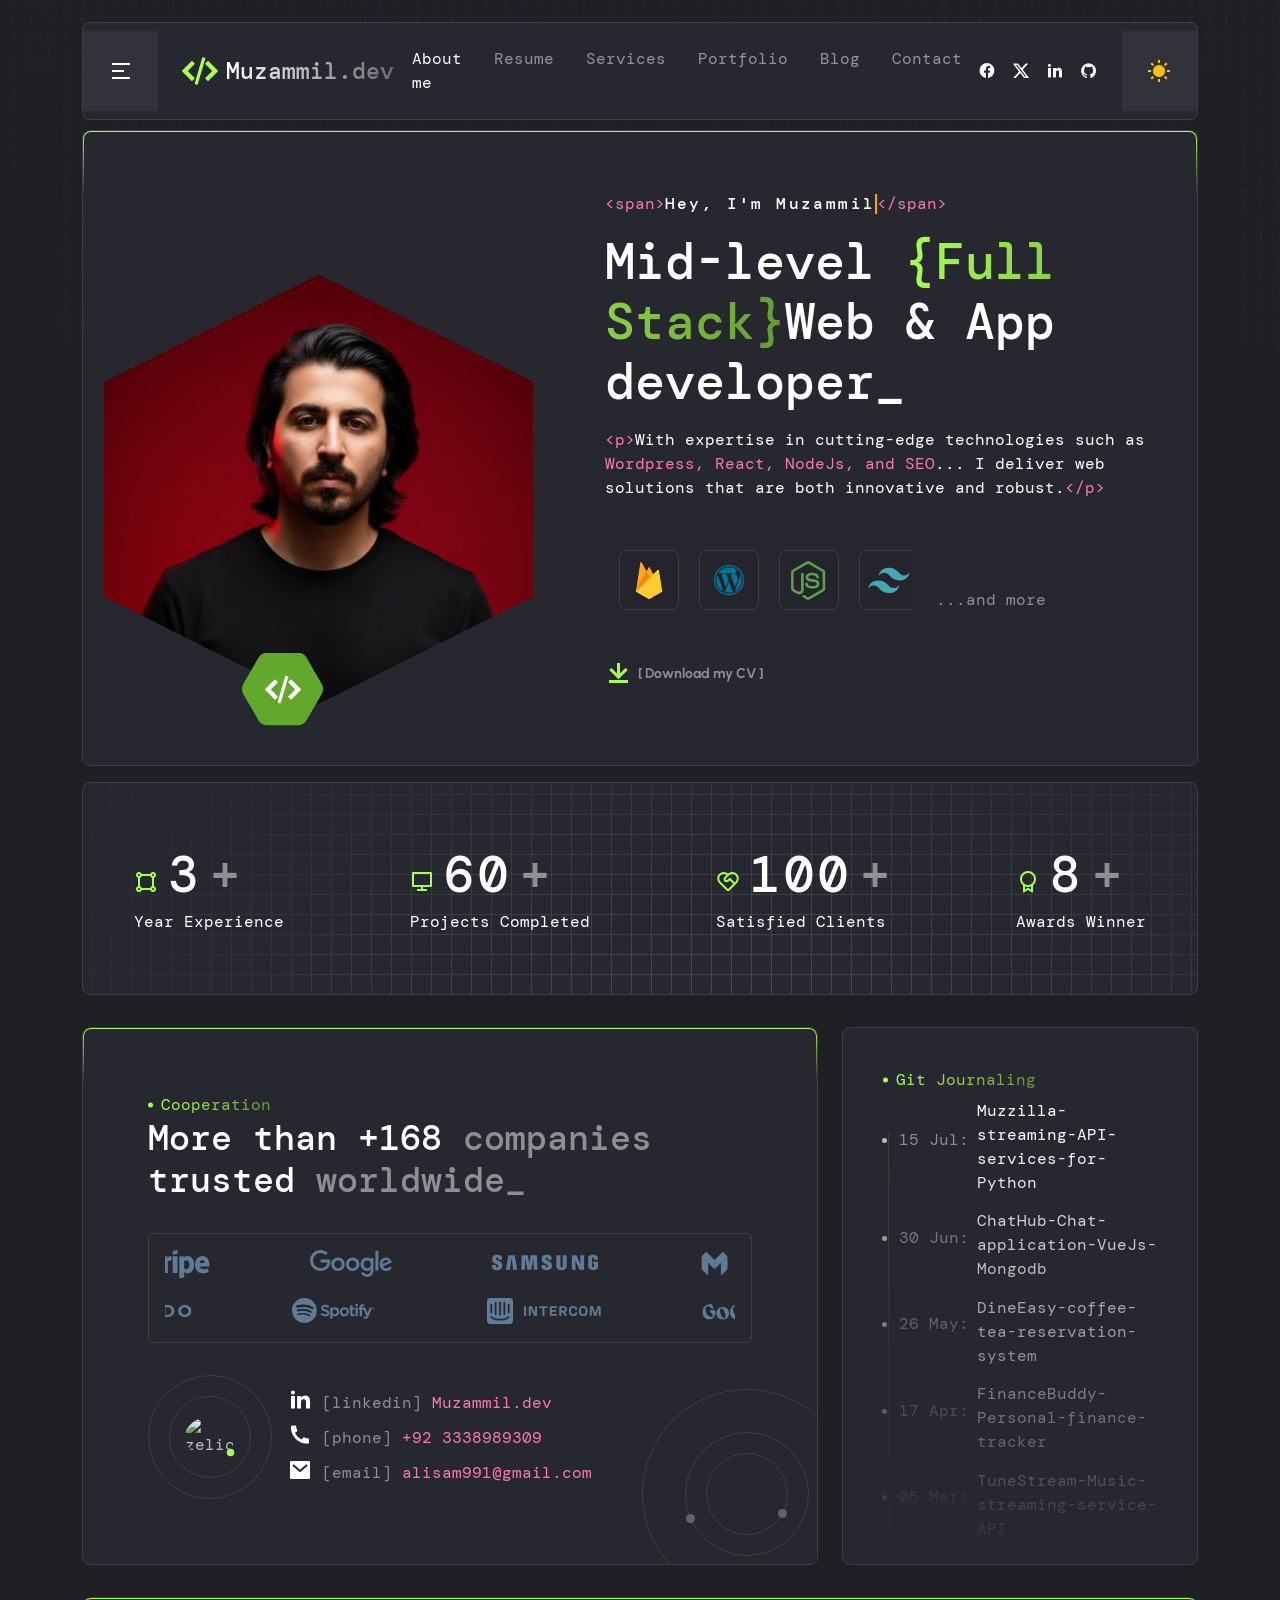
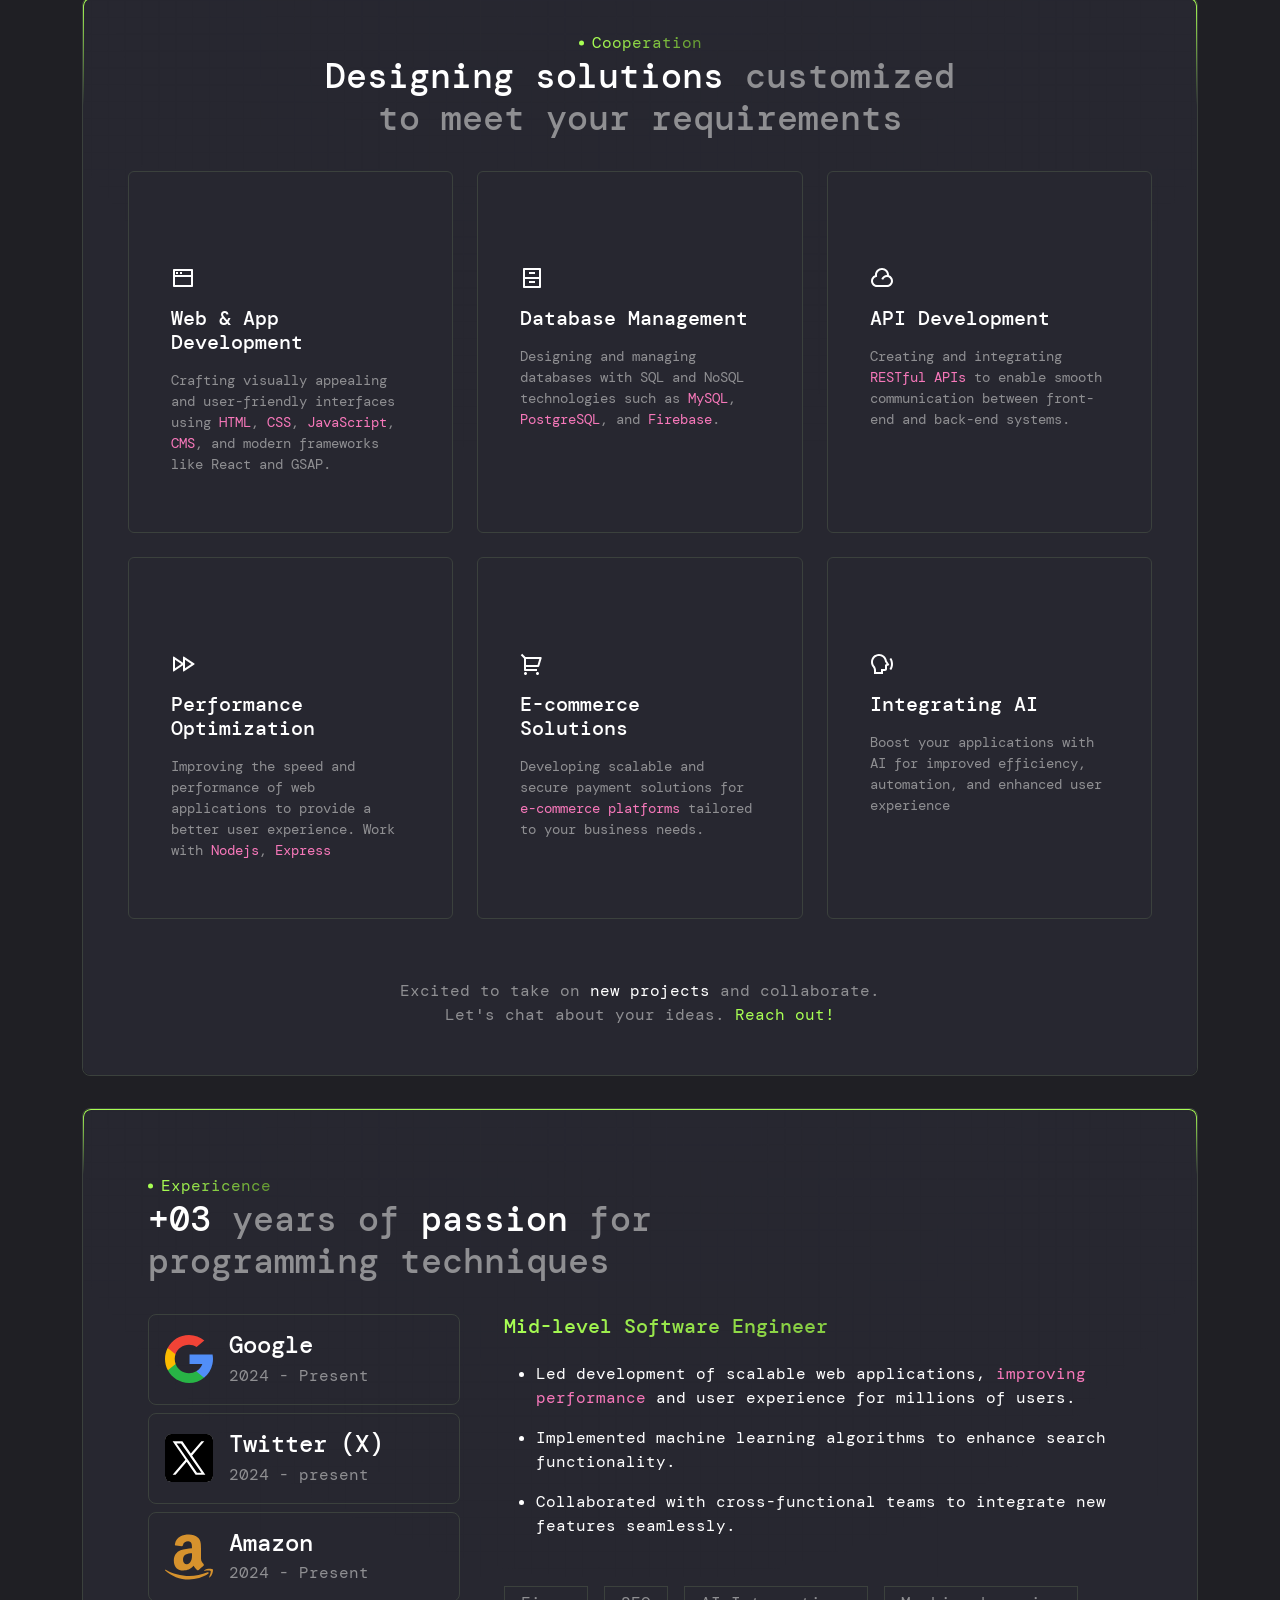
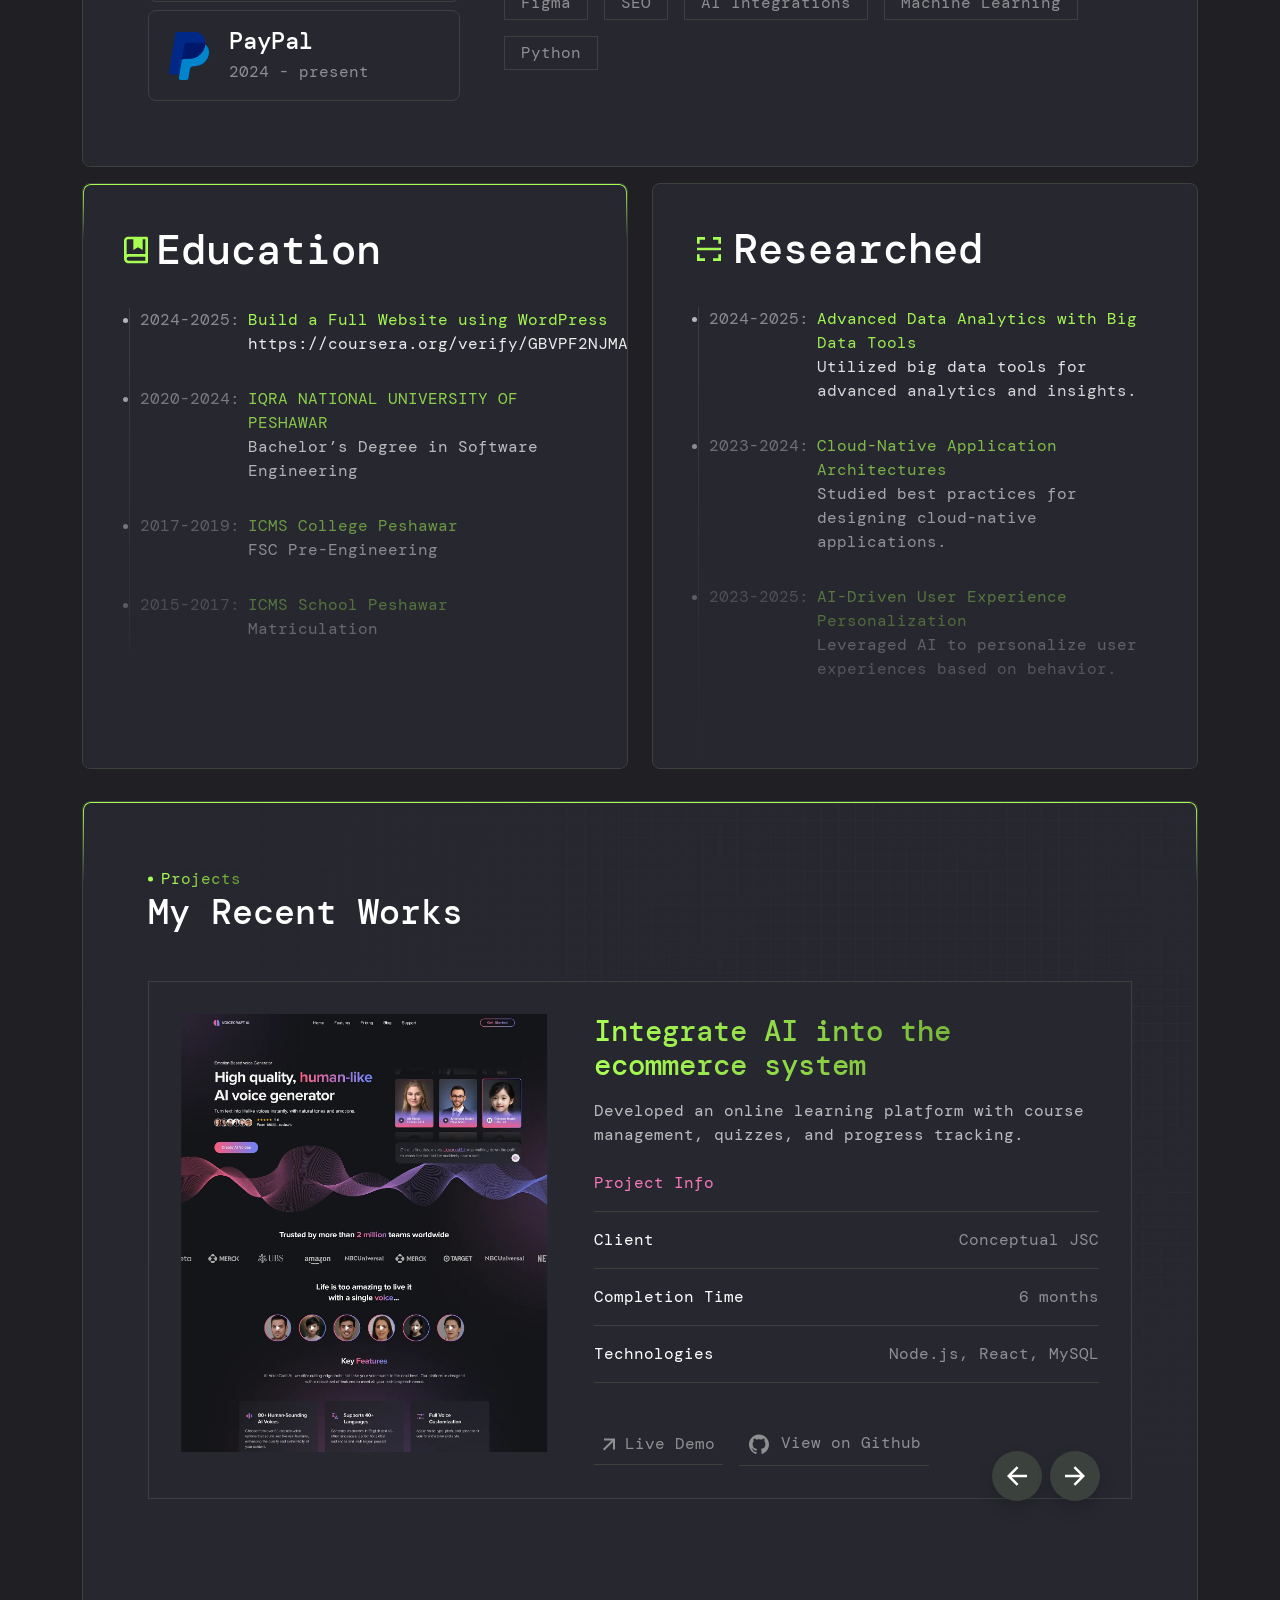
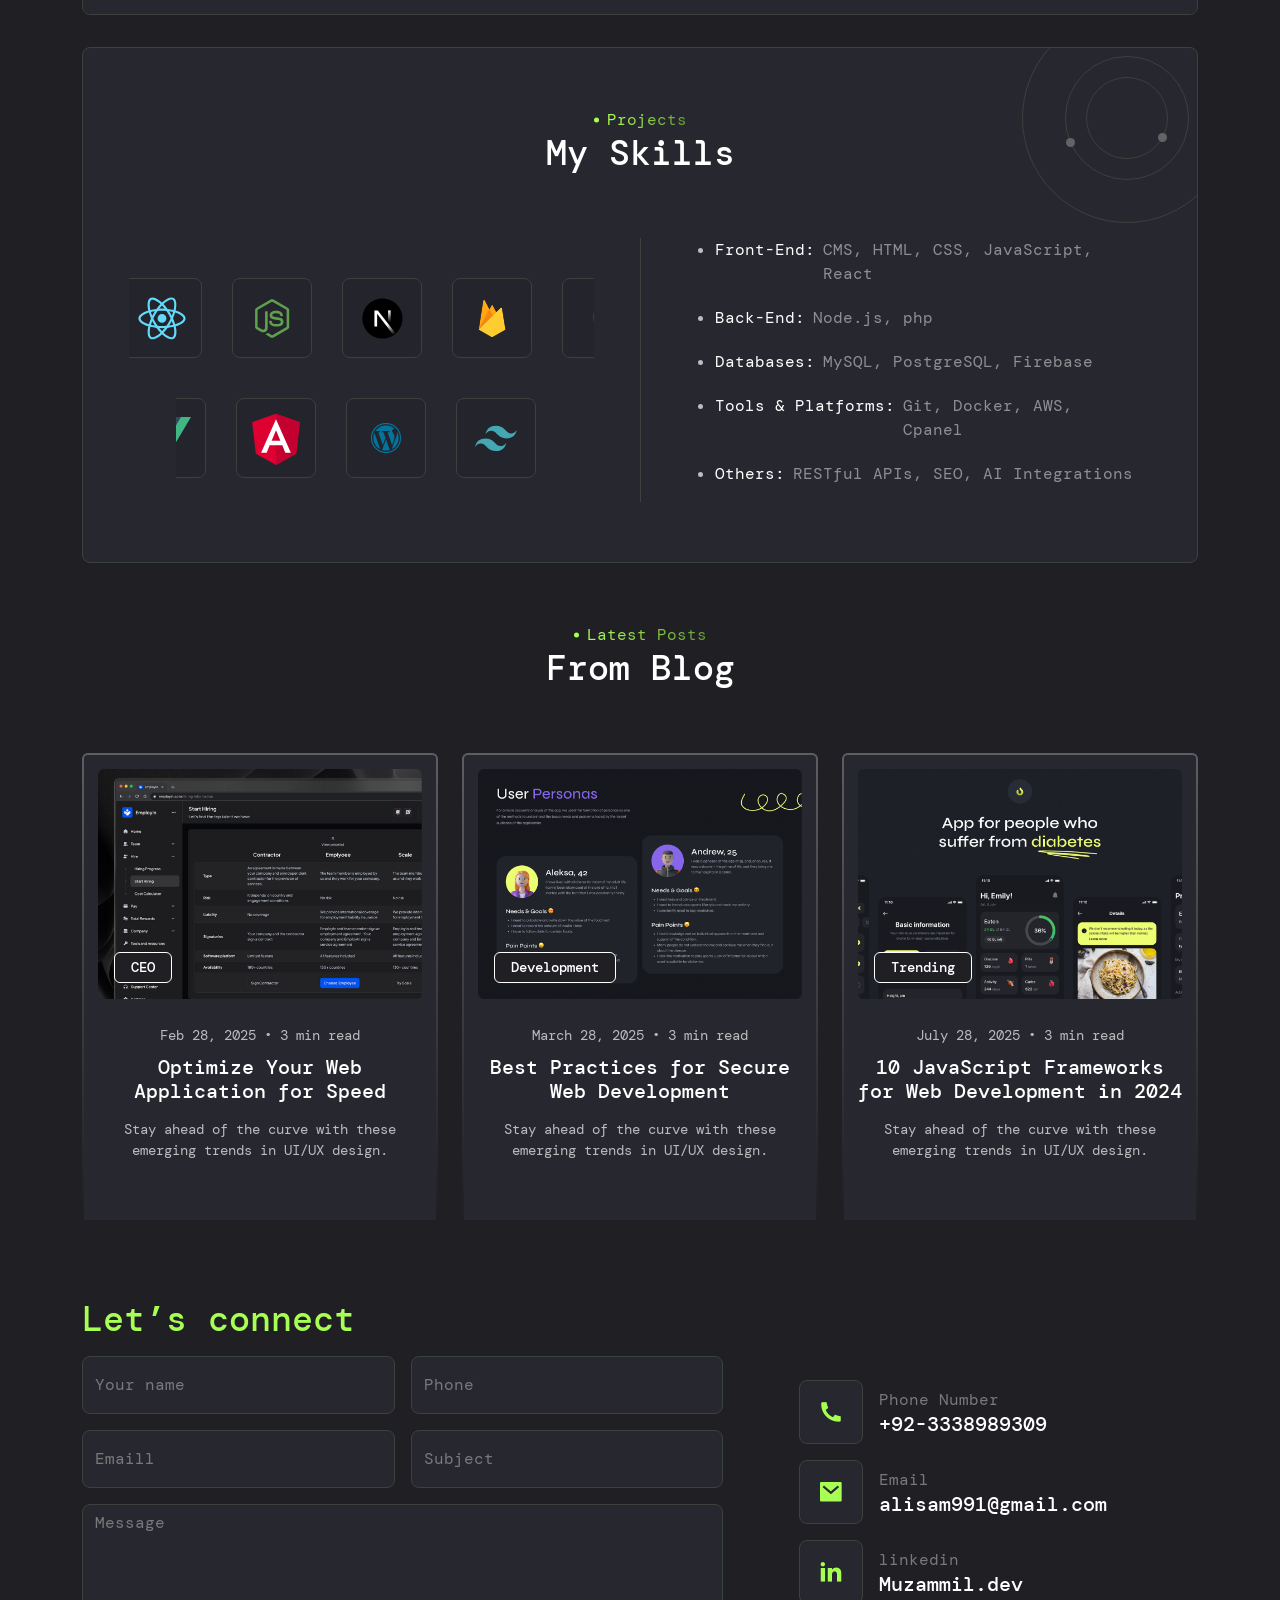
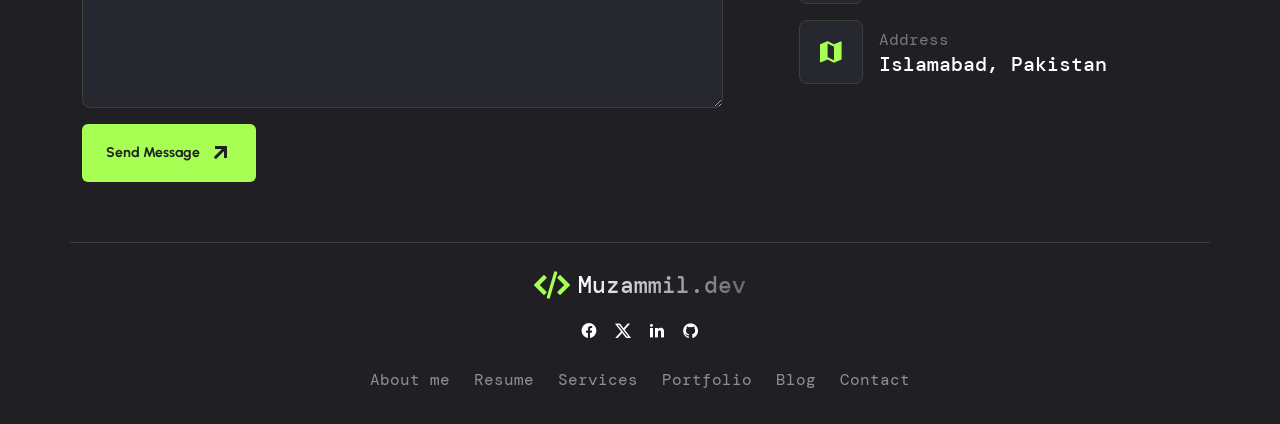
==== commit 7926fae2: "Fix vertical alignment of plus signs in home page statistics" ====
--- a/index.html
+++ b/index.html
@@ -644,7 +644,7 @@
 
                                         <i class="ri-shape-line text-primary-2"></i> 
-                                        <h2 class="text-300 my-0 fs-50">+                                        <h2 class="text-300 my-0 fs-50 d-inline-flex align-items-center gap-2"> 
                                             <span class="odometer text-dark fw-medium" data-count="3"></span> 
@@ -668,7 +668,7 @@
 
                                         <i class="ri-computer-line text-primary-2"></i> 
-                                        <h2 class="text-300 my-0 fs-50">+                                        <h2 class="text-300 my-0 fs-50 d-inline-flex align-items-center gap-2"> 
                                             <span class="odometer text-dark fw-medium" data-count="60"></span> 
@@ -692,7 +692,7 @@
 
                                         <i class="ri-service-line text-primary-2"></i> 
-                                        <h2 class="text-300 my-0 fs-50">+                                        <h2 class="text-300 my-0 fs-50 d-inline-flex align-items-center gap-2"> 
                                             <span class="odometer text-dark fw-medium" data-count="100"></span> 
@@ -716,7 +716,7 @@
 
                                         <i class="ri-award-line text-primary-2"></i> 
-                                        <h2 class="text-300 my-0 fs-50">+                                        <h2 class="text-300 my-0 fs-50 d-inline-flex align-items-center gap-2"> 
                                             <span class="odometer text-dark fw-medium" data-count="8"></span> 
